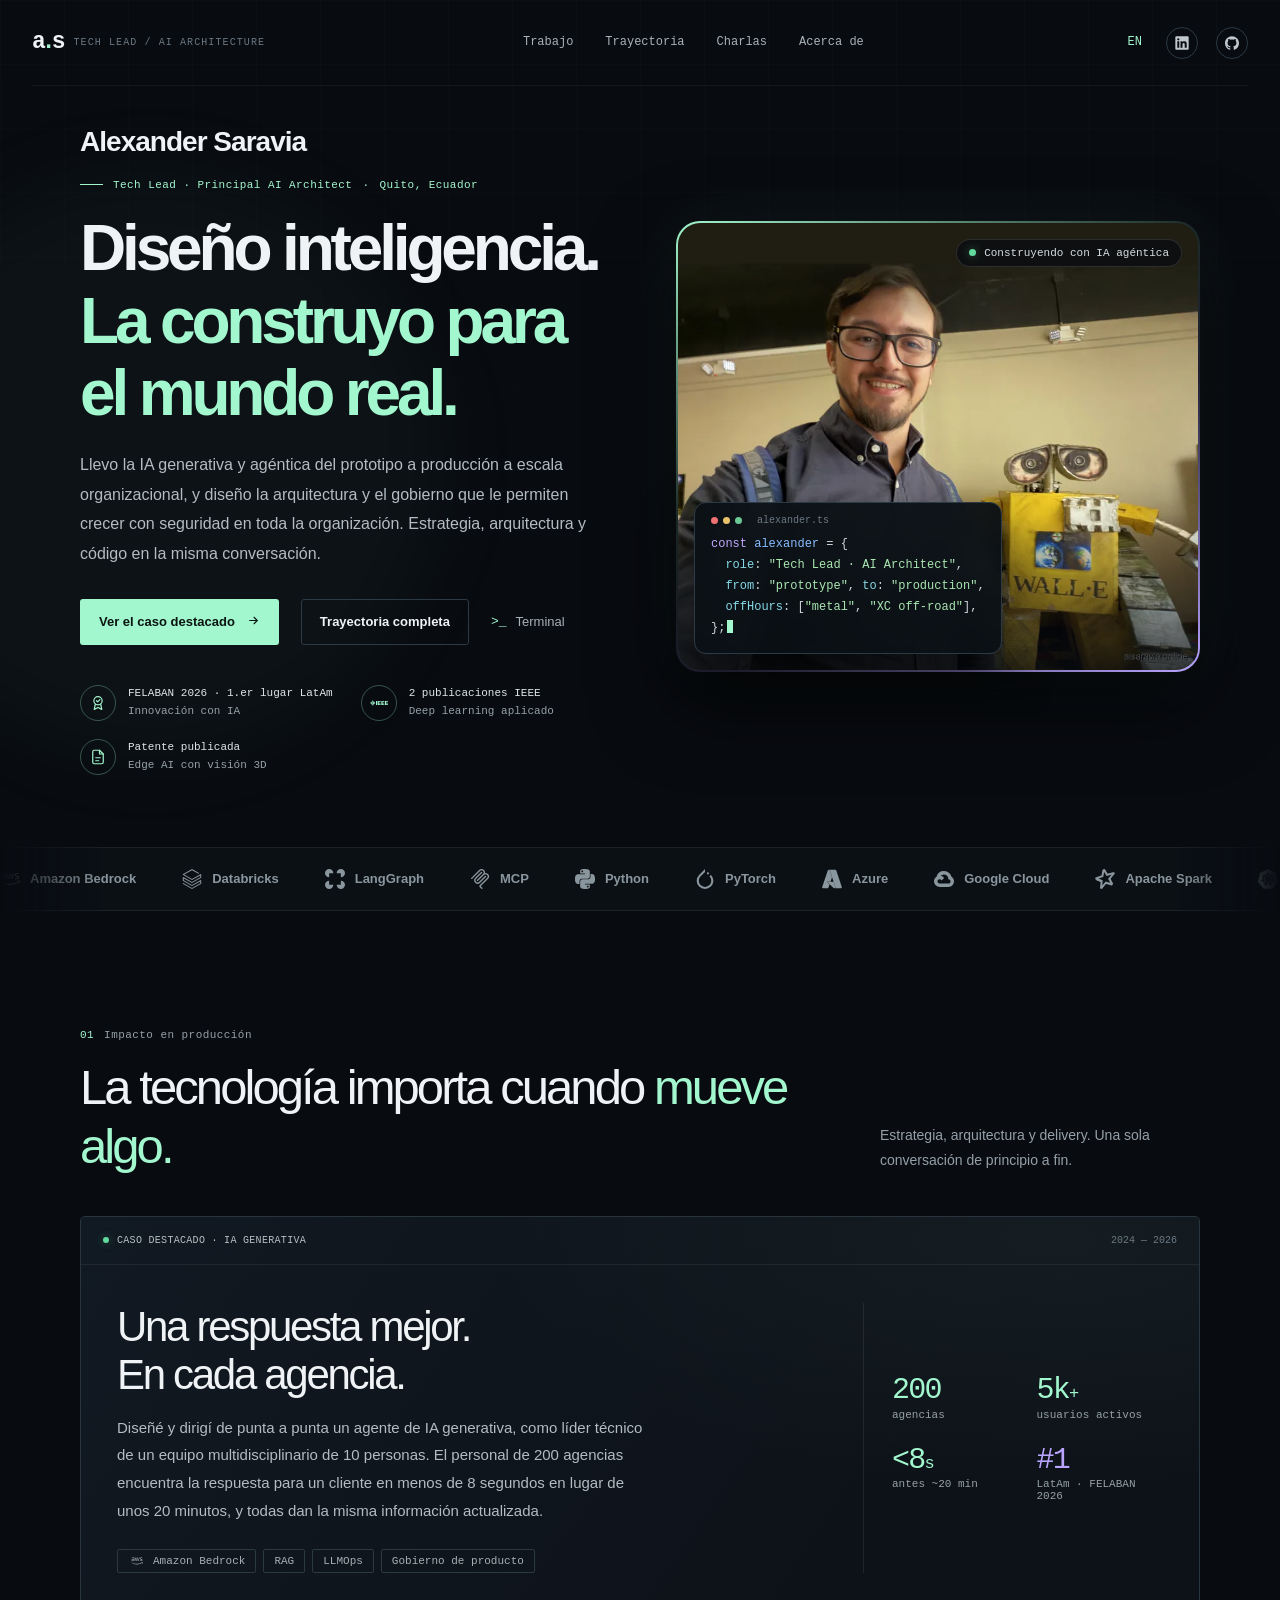
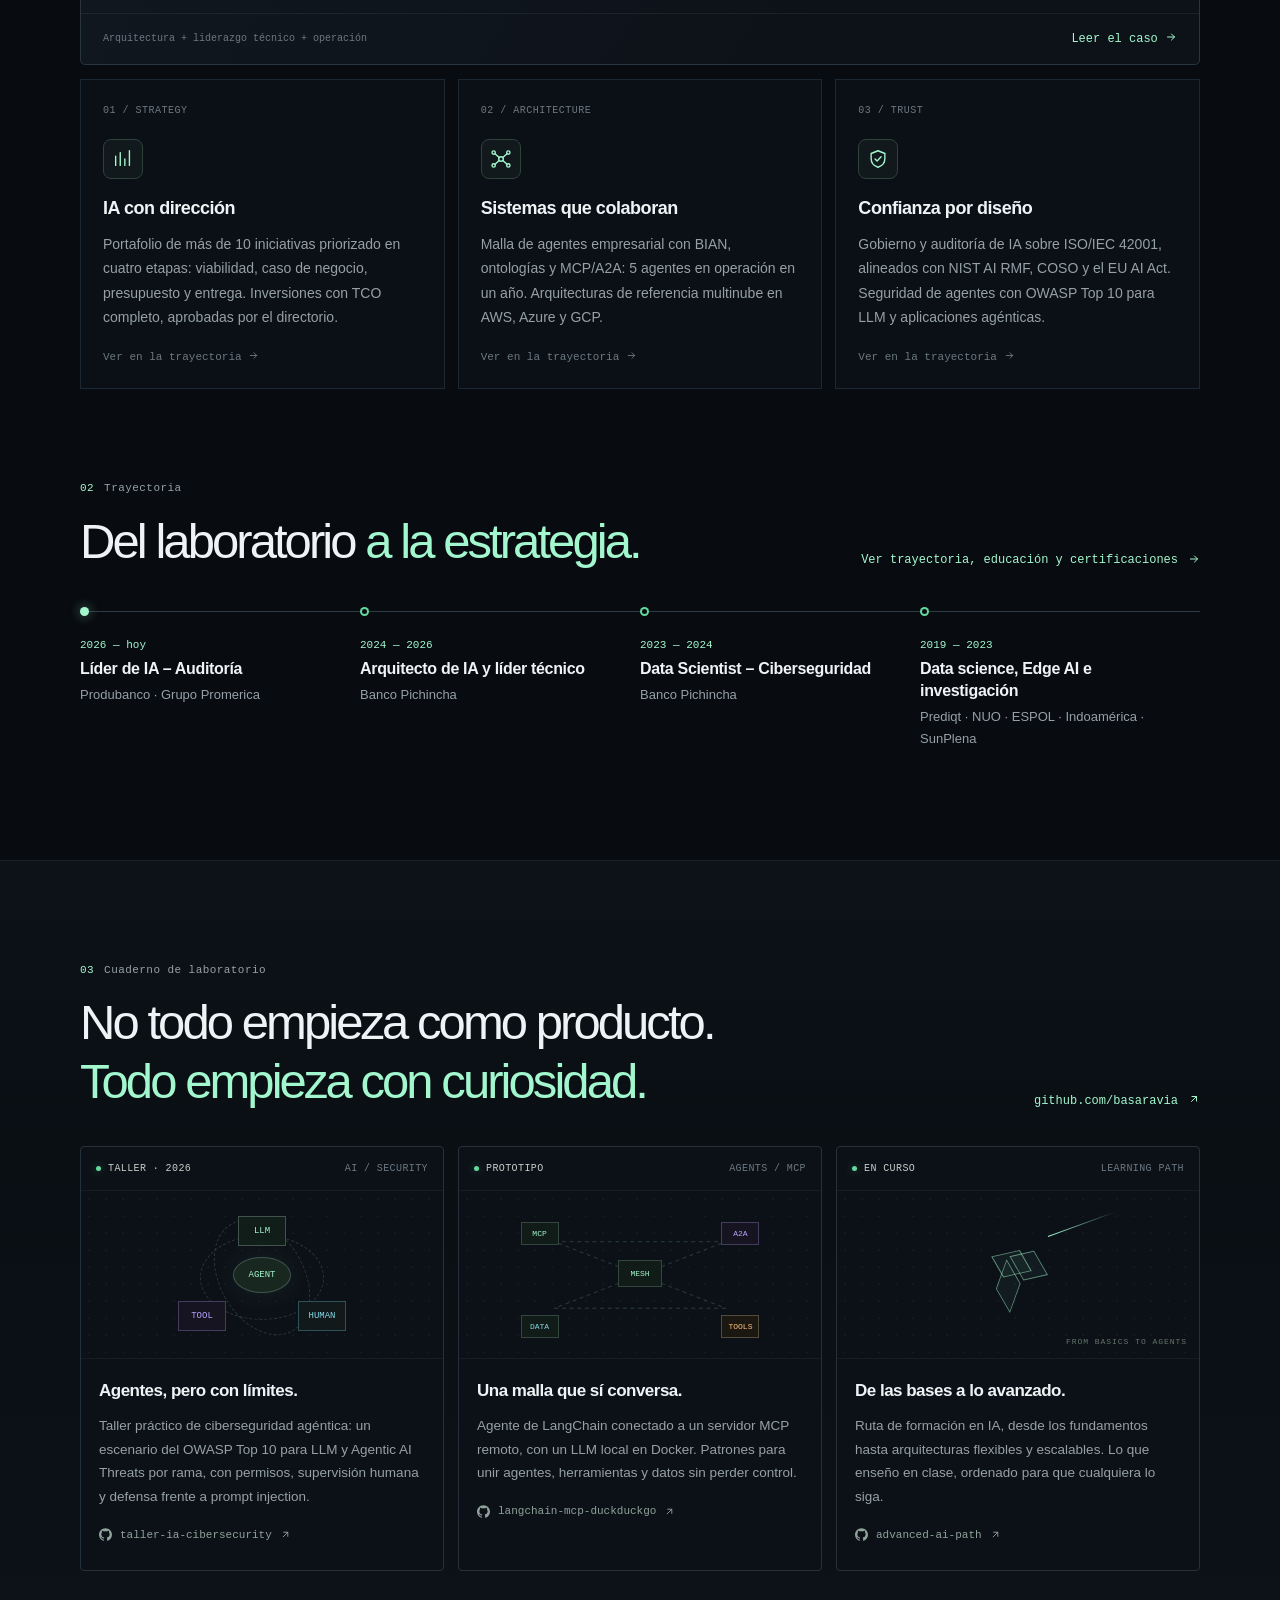
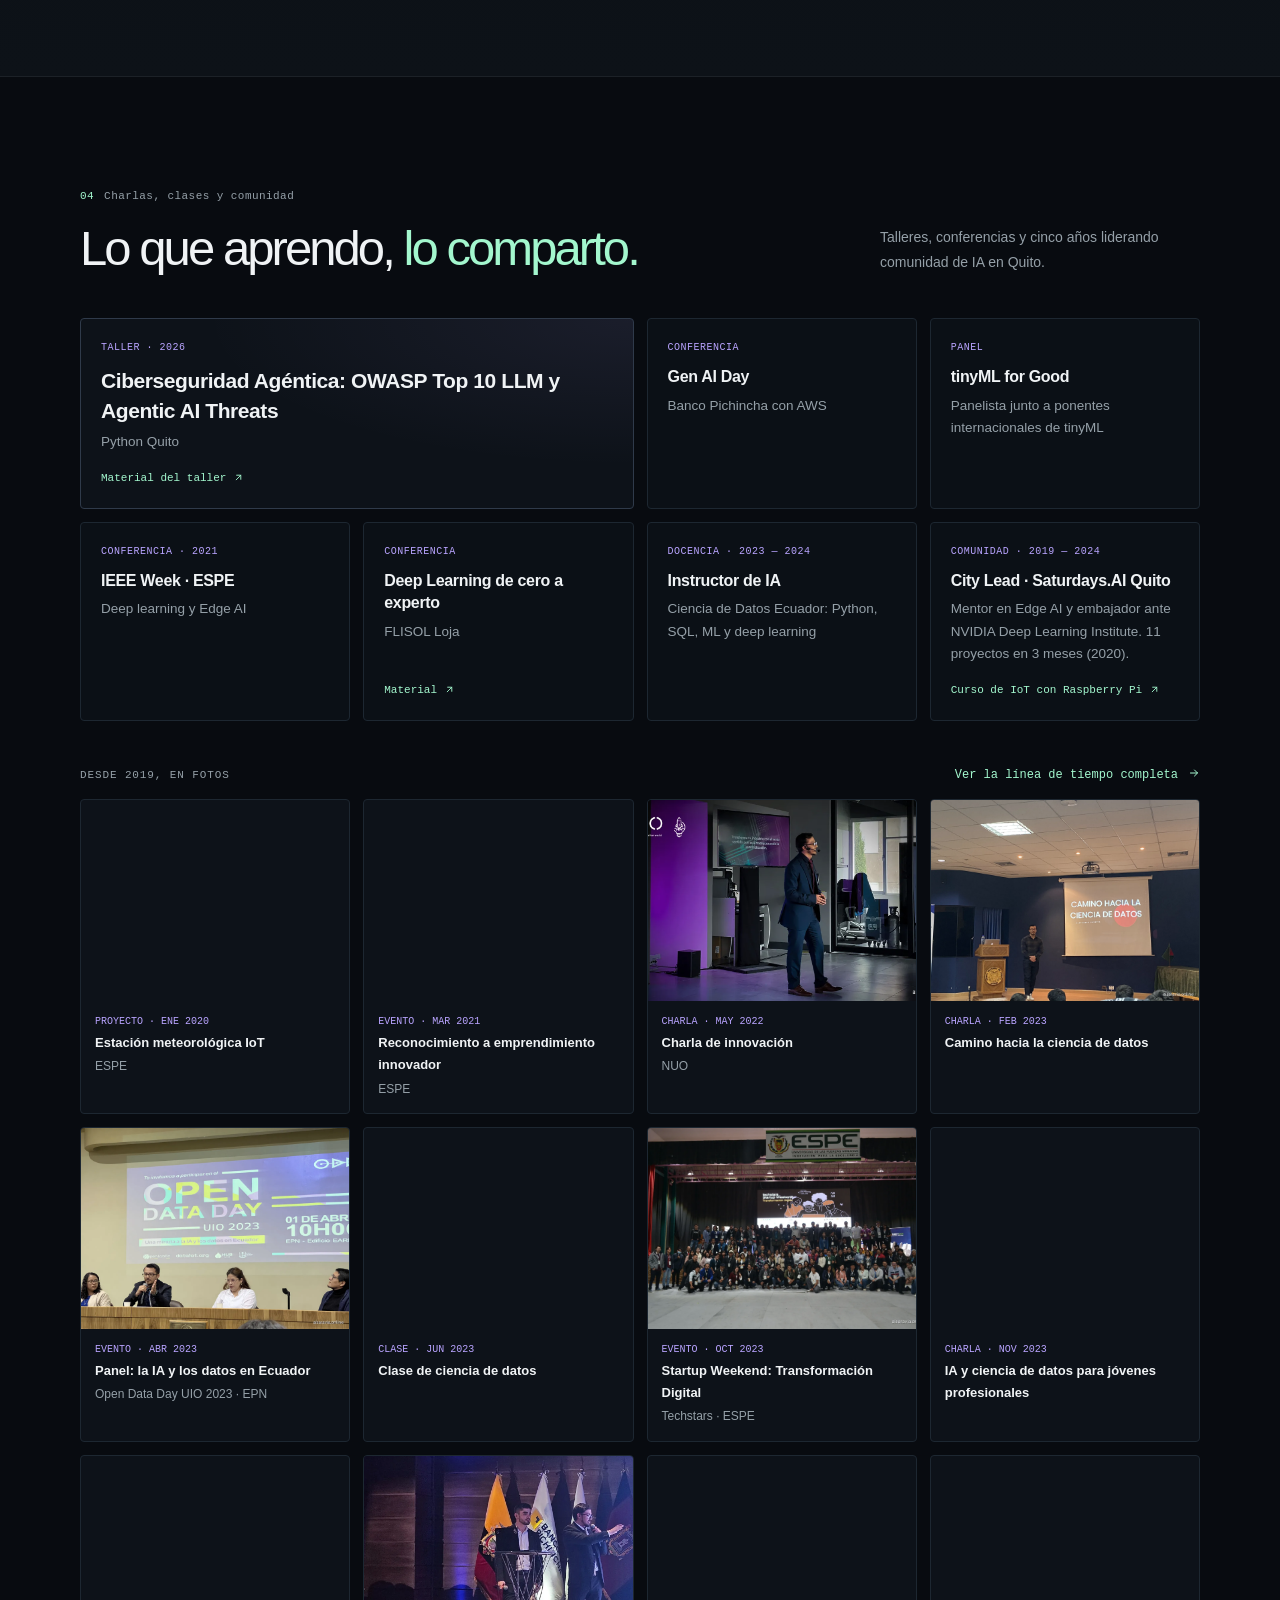
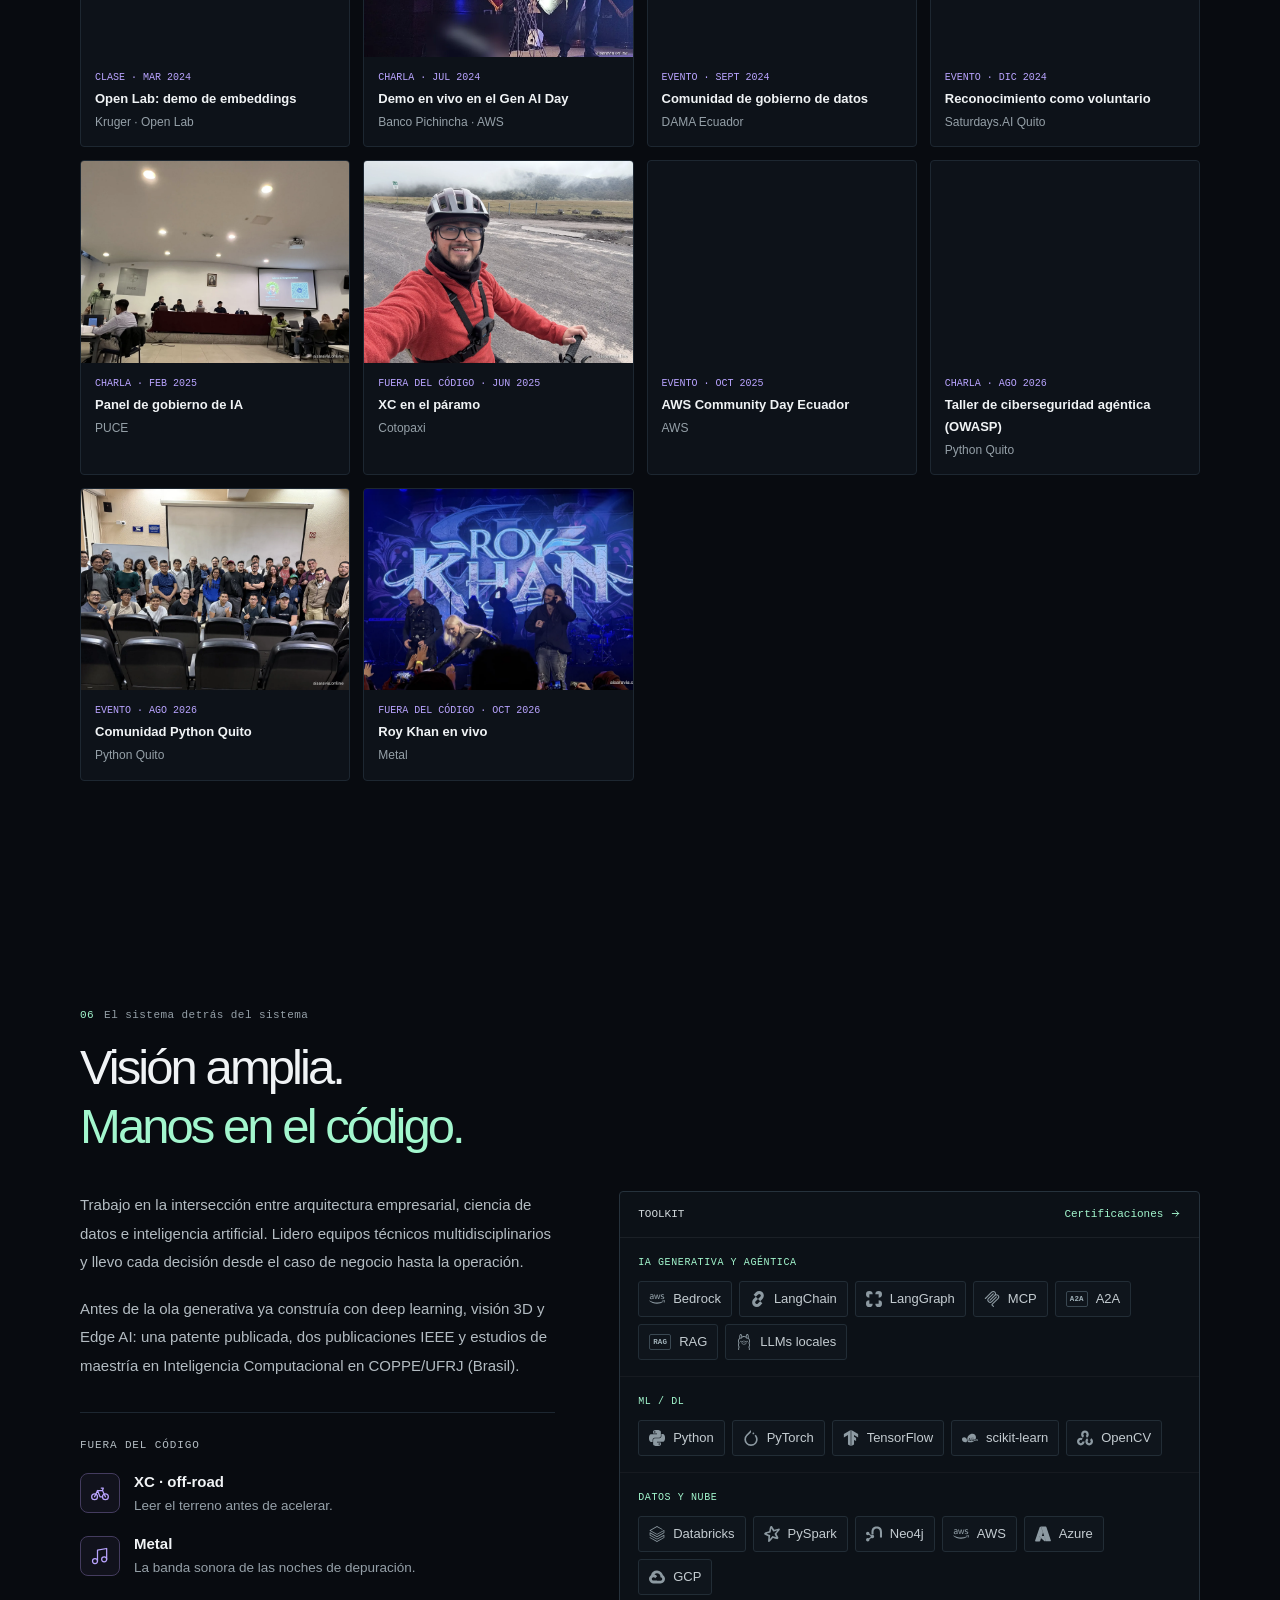
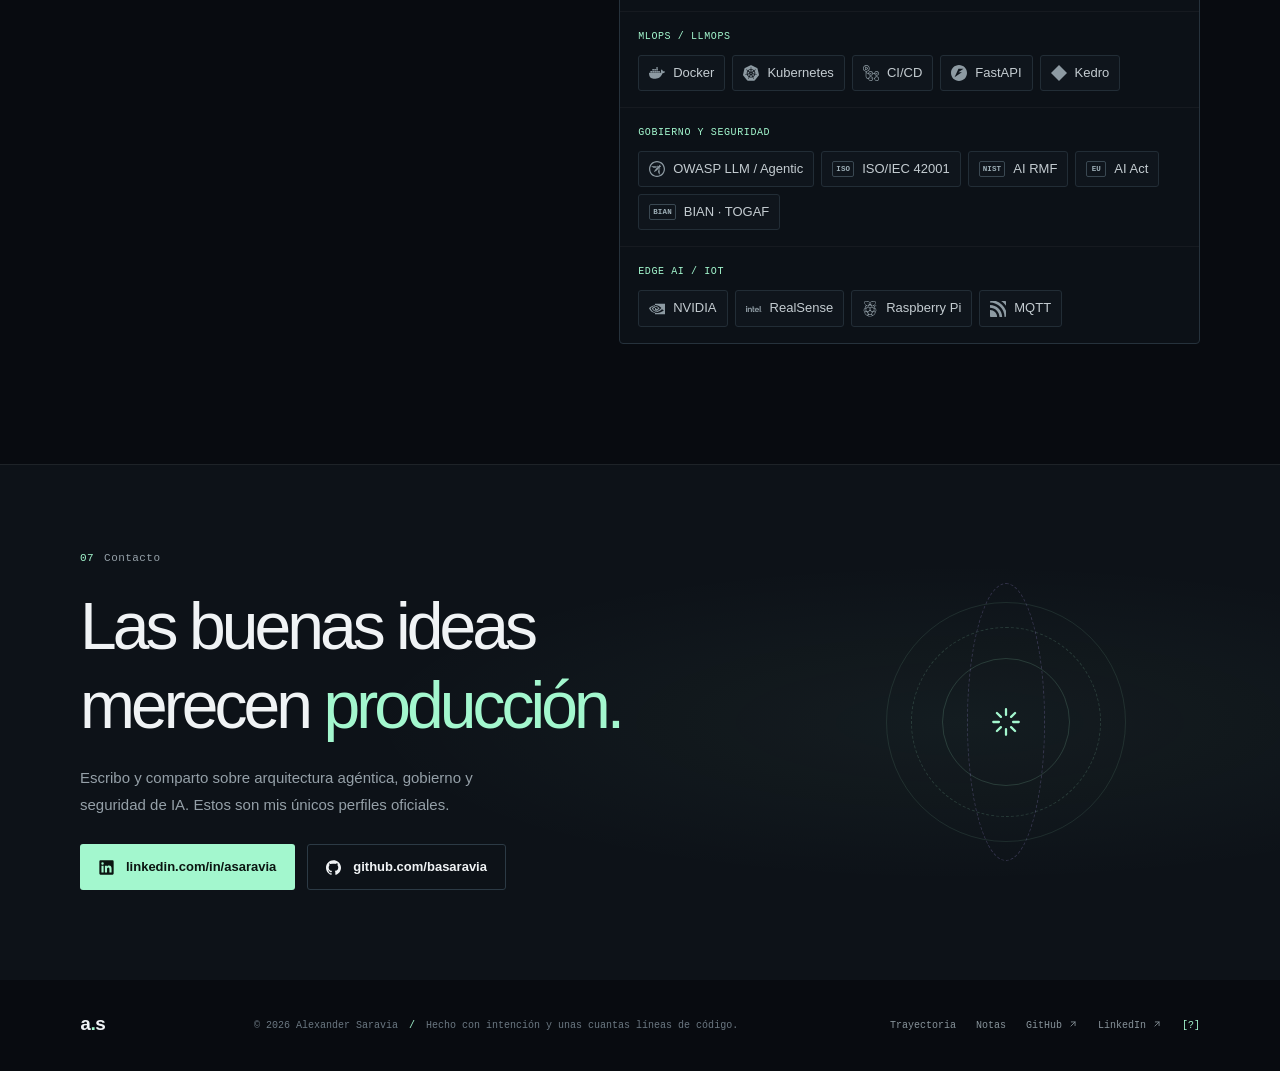
==== index.html @ 885c113d "Fotos personales en la línea de tiempo y «escala organizacional» - 8 fotos personales revisadas por " ====
<!doctype html>
<html lang="es" data-root="">
  <head>
    <meta charset="utf-8">
    <meta name="viewport" content="width=device-width, initial-scale=1">
    <meta http-equiv="Content-Security-Policy" content="default-src 'self'; script-src 'self'; style-src 'self' 'unsafe-inline' https://fonts.googleapis.com; font-src https://fonts.gstatic.com; img-src 'self' data:; connect-src 'self'; object-src 'none'; base-uri 'self'; form-action 'none'">
    <meta name="robots" content="noimageai">
    <meta name="referrer" content="strict-origin-when-cross-origin">
    <meta name="theme-color" content="#080b10">
    <meta name="description" content="Alexander Saravia — Tech Lead y Principal AI Architect. Llevo la IA generativa y agéntica del prototipo a producción, con arquitectura, gobierno y seguridad por diseño.">
    <meta property="og:title" content="Alexander Saravia — Tech Lead & Principal AI Architect">
    <meta property="og:description" content="IA generativa y agéntica en producción a escala organizacional. Arquitectura, gobierno y seguridad de IA. FELABAN 2026, 1.er lugar LatAm.">
    <meta property="og:type" content="website">
    <meta property="og:url" content="https://aisaravia.online/">
    <meta property="og:image" content="https://aisaravia.online/assets/og.png">
    <meta property="og:image:width" content="1200">
    <meta property="og:image:height" content="630">
    <meta name="twitter:card" content="summary_large_image">
    <script type="application/ld+json">
      {
        "@context": "https://schema.org",
        "@type": "Person",
        "name": "Alexander Saravia",
        "url": "https://aisaravia.online/",
        "jobTitle": "Principal AI Architect",
        "image": "https://aisaravia.online/assets/img/retrato/alexander-saravia.webp",
        "award": "FELABAN Digital Innovation Award 2026 — Innovation with AI, 1st place in Latin America",
        "sameAs": [
          "https://github.com/basaravia",
          "https://www.linkedin.com/in/asaravia/"
        ],
        "knowsAbout": [
          "Artificial Intelligence",
          "Generative AI",
          "Agentic AI",
          "Enterprise Architecture",
          "AI Governance",
          "AI Security",
          "Edge AI"
        ]
      }
    </script>
    <title data-es="Alexander Saravia — Tech Lead y Arquitecto de IA" data-en="Alexander Saravia — Tech Lead & AI Architect">Alexander Saravia — Tech Lead y Arquitecto de IA</title>
    <link rel="canonical" href="https://aisaravia.online/">
    <link rel="me" href="https://www.linkedin.com/in/asaravia/">
    <link rel="me" href="https://github.com/basaravia">
    <link rel="icon" href="favicon.svg" type="image/svg+xml">
    <link rel="stylesheet" href="styles.css">
    <script src="data/contenido.js" defer></script>
    <script src="app.js" defer></script>
  </head>
  <body>
    <a class="skip-link" href="#main" data-es="Saltar al contenido" data-en="Skip to content">Saltar al contenido</a>
    <div class="site-shell">
      <header class="topbar">
        <a class="wordmark" href="#top" aria-label="Alexander Saravia, inicio">
          <span class="wordmark-mark">a<span>.</span>s</span>
          <span class="wordmark-label">TECH LEAD / AI ARCHITECTURE</span>
        </a>
        <nav class="main-nav" aria-label="Navegación principal">
          <a href="#work" data-es="Trabajo" data-en="Work">Trabajo</a>
          <a href="trayectoria.html" data-es="Trayectoria" data-en="Track record">Trayectoria</a>
          <a href="#speaking" data-es="Charlas" data-en="Speaking">Charlas</a>
          <a href="#about" data-es="Acerca de" data-en="About">Acerca de</a>
        </nav>
        <div class="top-actions">
          <button class="language-toggle" type="button" aria-label="Switch language">EN</button>
          <a class="icon-link" href="https://www.linkedin.com/in/asaravia/" target="_blank" rel="noopener noreferrer me" aria-label="LinkedIn"><svg aria-hidden="true"><use href="assets/icons.svg#linkedin"/></svg></a>
          <a class="icon-link" href="https://github.com/basaravia" target="_blank" rel="noopener noreferrer me" aria-label="GitHub"><svg aria-hidden="true"><use href="assets/icons.svg#github"/></svg></a>
        </div>
      </header>

      <main id="main">
        <section class="hero section-wrap" id="top">
          <div class="hero-copy">
            <p class="hero-name">Alexander Saravia</p>
            <p class="eyebrow hero-role"><span class="eyebrow-line"></span>Tech Lead · Principal AI Architect<span class="role-sep"> · </span><span class="role-loc">Quito, Ecuador</span></p>
            <h1><span data-es="Diseño inteligencia." data-en="I design intelligence.">Diseño inteligencia.</span><br><span class="headline-accent" data-es="La construyo para el mundo real." data-en="I build it for the real world.">La construyo para el mundo real.</span></h1>
            <p class="hero-intro" data-es="Llevo la IA generativa y agéntica del prototipo a producción a escala organizacional, y diseño la arquitectura y el gobierno que le permiten crecer con seguridad en toda la organización. Estrategia, arquitectura y código en la misma conversación." data-en="I take generative and agentic AI from prototype to production at enterprise scale, and design the architecture and governance that let it grow safely across a business. Strategy, architecture, and code in the same conversation.">Llevo la IA generativa y agéntica del prototipo a producción a escala organizacional, y diseño la arquitectura y el gobierno que le permiten crecer con seguridad en toda la organización. Estrategia, arquitectura y código en la misma conversación.</p>
            <div class="hero-actions">
              <a class="button button-primary" href="caso-agente.html"><span data-es="Ver el caso destacado" data-en="See the featured case">Ver el caso destacado</span><span aria-hidden="true"><i class='ico ico-arrow' aria-hidden='true'></i></span></a>
              <a class="button button-ghost" href="trayectoria.html"><span data-es="Trayectoria completa" data-en="Full track record">Trayectoria completa</span></a>
              <button class="text-button" id="open-terminal" type="button"><span class="prompt-symbol" aria-hidden="true">&gt;_</span><span data-es="Terminal" data-en="Terminal">Terminal</span></button>
            </div>
            <ul class="hero-proof" aria-label="Credenciales">
              <li><span class="proof-award" aria-hidden="true"><svg class='' aria-hidden='true'><use href='assets/icons.svg#i-award'/></svg></span><p><strong data-es="FELABAN 2026 · 1.er lugar LatAm" data-en="FELABAN 2026 · 1st in LatAm">FELABAN 2026 · 1.er lugar LatAm</strong><br><span data-es="Innovación con IA" data-en="Innovation with AI">Innovación con IA</span></p></li>
              <li><span class="proof-award" aria-hidden="true"><svg><use href="assets/icons.svg#ieee"/></svg></span><p><strong data-es="2 publicaciones IEEE" data-en="2 IEEE papers">2 publicaciones IEEE</strong><br><span data-es="Deep learning aplicado" data-en="Applied deep learning">Deep learning aplicado</span></p></li>
              <li><span class="proof-award" aria-hidden="true"><svg class='' aria-hidden='true'><use href='assets/icons.svg#i-patent'/></svg></span><p><strong data-es="Patente publicada" data-en="Published patent">Patente publicada</strong><br><span data-es="Edge AI con visión 3D" data-en="Edge AI with 3D vision">Edge AI con visión 3D</span></p></li>
            </ul>
          </div>

          <figure class="hero-visual">
            <span class="hero-portrait protected-media"><img src="assets/img/retrato/alexander-saravia.webp?v=walle2" alt="Alexander Saravia junto a una réplica de WALL·E" width="800" height="688" fetchpriority="high" draggable="false"></span>
            <div class="code-chip" aria-hidden="true">
              <div class="window-dots"><i></i><i></i><i></i><span>alexander.ts</span></div>
              <pre><code><span class="code-purple">const</span> <span class="code-blue">alexander</span> = {
  <span class="code-cyan">role</span>: <span class="code-green">"Tech Lead · AI Architect"</span>,
  <span class="code-cyan">from</span>: <span class="code-green">"prototype"</span>, <span class="code-cyan">to</span>: <span class="code-green">"production"</span>,
  <span class="code-cyan">offHours</span>: [<span class="code-green">"metal"</span>, <span class="code-green">"XC off-road"</span>],
};<span class="cursor"></span></code></pre>
            </div>
            <figcaption class="status-pill"><span class="status-dot" aria-hidden="true"></span><span data-es="Construyendo con IA agéntica" data-en="Building with agentic AI">Construyendo con IA agéntica</span></figcaption>
          </figure>
        </section>

        <section class="logo-strip" aria-label="Tecnologías con las que trabajo">
          <div class="logo-track">
            <span><svg aria-hidden="true"><use href="assets/icons.svg#aws"/></svg>Amazon Bedrock</span>
            <span><svg aria-hidden="true"><use href="assets/icons.svg#databricks"/></svg>Databricks</span>
            <span><svg aria-hidden="true"><use href="assets/icons.svg#langgraph"/></svg>LangGraph</span>
            <span><svg aria-hidden="true"><use href="assets/icons.svg#modelcontextprotocol"/></svg>MCP</span>
            <span><svg aria-hidden="true"><use href="assets/icons.svg#python"/></svg>Python</span>
            <span><svg aria-hidden="true"><use href="assets/icons.svg#pytorch"/></svg>PyTorch</span>
            <span><svg aria-hidden="true"><use href="assets/icons.svg#azure"/></svg>Azure</span>
            <span><svg aria-hidden="true"><use href="assets/icons.svg#googlecloud"/></svg>Google Cloud</span>
            <span><svg aria-hidden="true"><use href="assets/icons.svg#apachespark"/></svg>Apache Spark</span>
            <span><svg aria-hidden="true"><use href="assets/icons.svg#kubernetes"/></svg>Kubernetes</span>
            <span><svg aria-hidden="true"><use href="assets/icons.svg#owasp"/></svg>OWASP</span>
            <span><svg aria-hidden="true"><use href="assets/icons.svg#nvidia"/></svg>NVIDIA</span>
            <span aria-hidden="true"><svg><use href="assets/icons.svg#aws"/></svg>Amazon Bedrock</span>
            <span aria-hidden="true"><svg><use href="assets/icons.svg#databricks"/></svg>Databricks</span>
            <span aria-hidden="true"><svg><use href="assets/icons.svg#langgraph"/></svg>LangGraph</span>
            <span aria-hidden="true"><svg><use href="assets/icons.svg#modelcontextprotocol"/></svg>MCP</span>
            <span aria-hidden="true"><svg><use href="assets/icons.svg#python"/></svg>Python</span>
            <span aria-hidden="true"><svg><use href="assets/icons.svg#pytorch"/></svg>PyTorch</span>
            <span aria-hidden="true"><svg><use href="assets/icons.svg#azure"/></svg>Azure</span>
            <span aria-hidden="true"><svg><use href="assets/icons.svg#googlecloud"/></svg>Google Cloud</span>
            <span aria-hidden="true"><svg><use href="assets/icons.svg#apachespark"/></svg>Apache Spark</span>
            <span aria-hidden="true"><svg><use href="assets/icons.svg#kubernetes"/></svg>Kubernetes</span>
            <span aria-hidden="true"><svg><use href="assets/icons.svg#owasp"/></svg>OWASP</span>
            <span aria-hidden="true"><svg><use href="assets/icons.svg#nvidia"/></svg>NVIDIA</span>
          </div>
        </section>

        <section class="section-wrap work-section" id="work">
          <div class="section-heading">
            <div><p class="eyebrow"><span class="section-number">01</span><span data-es="Impacto en producción" data-en="Impact in production">Impacto en producción</span></p><h2 data-es="La tecnología importa cuando <em>mueve algo.</em>" data-en="Technology matters when <em>it moves something.</em>">La tecnología importa cuando <em>mueve algo.</em></h2></div>
            <p class="section-note" data-es="Estrategia, arquitectura y delivery. Una sola conversación de principio a fin." data-en="Strategy, architecture, and delivery. One continuous conversation from start to finish.">Estrategia, arquitectura y delivery. Una sola conversación de principio a fin.</p>
          </div>
          <a class="feature-card" href="caso-agente.html">
            <div class="feature-topline"><span class="feature-tag"><span class="status-dot" aria-hidden="true"></span><span data-es="CASO DESTACADO · IA GENERATIVA" data-en="FEATURED CASE · GENERATIVE AI">CASO DESTACADO · IA GENERATIVA</span></span><span class="feature-year">2024 — 2026</span></div>
            <div class="feature-content">
              <div class="feature-main">
                <h3 class="case-title" data-es="Una respuesta mejor.<br>En cada agencia." data-en="A better answer.<br>In every branch.">Una respuesta mejor.<br>En cada agencia.</h3>
                <p data-es="Diseñé y dirigí de punta a punta un agente de IA generativa, como líder técnico de un equipo multidisciplinario de 10 personas. El personal de 200 agencias encuentra la respuesta para un cliente en menos de 8 segundos en lugar de unos 20 minutos, y todas dan la misma información actualizada." data-en="I designed and directed end to end a generative AI agent, as technical lead of a 10-person cross-functional team. Staff across 200 branches find the answer to a customer's question in under 8 seconds instead of about 20 minutes, and every branch gives the same, up-to-date information.">Diseñé y dirigí de punta a punta un agente de IA generativa, como líder técnico de un equipo multidisciplinario de 10 personas. El personal de 200 agencias encuentra la respuesta para un cliente en menos de 8 segundos en lugar de unos 20 minutos, y todas dan la misma información actualizada.</p>
                <div class="feature-tags"><span><svg aria-hidden="true"><use href="assets/icons.svg#aws"/></svg>Amazon Bedrock</span><span>RAG</span><span>LLMOps</span><span data-es="Gobierno de producto" data-en="Product governance">Gobierno de producto</span></div>
              </div>
              <div class="feature-stats" aria-label="Resultados del proyecto">
                <div class="stat"><strong>200</strong><span data-es="agencias" data-en="branches">agencias</span></div>
                <div class="stat"><strong>5k<span>+</span></strong><span data-es="usuarios activos" data-en="active users">usuarios activos</span></div>
                <div class="stat"><strong>&lt;8<span>s</span></strong><span data-es="antes ~20 min" data-en="was ~20 min">antes ~20 min</span></div>
                <div class="stat award-stat"><strong>#1</strong><span data-es="LatAm · FELABAN 2026" data-en="LatAm · FELABAN 2026">LatAm · FELABAN 2026</span></div>
              </div>
            </div>
            <div class="feature-bottom"><span data-es="Arquitectura + liderazgo técnico + operación" data-en="Architecture + technical leadership + operations">Arquitectura + liderazgo técnico + operación</span><span class="feature-link"><span data-es="Leer el caso" data-en="Read the case">Leer el caso</span> <i class='ico ico-arrow' aria-hidden='true'></i></span></div>
          </a>
          <div class="work-grid">
            <a class="work-card" href="trayectoria.html#banco-pichincha">
              <span class="card-index">01 / STRATEGY</span>
              <div class="work-icon" aria-hidden="true"><svg viewBox="0 0 24 24"><path d="M4 19V9m5 10V5m5 14v-7m5 7V3"/></svg></div>
              <h3 data-es="IA con dirección" data-en="AI with direction">IA con dirección</h3>
              <p data-es="Portafolio de más de 10 iniciativas priorizado en cuatro etapas: viabilidad, caso de negocio, presupuesto y entrega. Inversiones con TCO completo, aprobadas por el directorio." data-en="A portfolio of 10+ initiatives prioritized through a four-stage gate: feasibility, business case, budget, and delivery. Investments with full TCO, approved by the board.">Portafolio de más de 10 iniciativas priorizado en cuatro etapas: viabilidad, caso de negocio, presupuesto y entrega. Inversiones con TCO completo, aprobadas por el directorio.</p>
              <span class="card-more" data-es="Ver en la trayectoria <i class='ico ico-arrow' aria-hidden='true'></i>" data-en="See in track record <i class='ico ico-arrow' aria-hidden='true'></i>">Ver en la trayectoria <i class='ico ico-arrow' aria-hidden='true'></i></span>
            </a>
            <a class="work-card" href="trayectoria.html#banco-pichincha">
              <span class="card-index">02 / ARCHITECTURE</span>
              <div class="work-icon" aria-hidden="true"><svg viewBox="0 0 24 24"><circle cx="12" cy="12" r="2.5"/><circle cx="4" cy="5" r="1.8"/><circle cx="20" cy="5" r="1.8"/><circle cx="4" cy="19" r="1.8"/><circle cx="20" cy="19" r="1.8"/><path d="M5.5 6.2 10 10.4m8.5-4.2L14 10.4m-8.5 7.4L10 13.6m8.5 4.2L14 13.6"/></svg></div>
              <h3 data-es="Sistemas que colaboran" data-en="Systems that collaborate">Sistemas que colaboran</h3>
              <p data-es="Malla de agentes empresarial con BIAN, ontologías y MCP/A2A: 5 agentes en operación en un año. Arquitecturas de referencia multinube en AWS, Azure y GCP." data-en="An enterprise agent mesh built on BIAN, ontologies, and MCP/A2A: 5 agents in operation within one year. Multi-cloud reference architectures on AWS, Azure, and GCP.">Malla de agentes empresarial con BIAN, ontologías y MCP/A2A: 5 agentes en operación en un año. Arquitecturas de referencia multinube en AWS, Azure y GCP.</p>
              <span class="card-more" data-es="Ver en la trayectoria <i class='ico ico-arrow' aria-hidden='true'></i>" data-en="See in track record <i class='ico ico-arrow' aria-hidden='true'></i>">Ver en la trayectoria <i class='ico ico-arrow' aria-hidden='true'></i></span>
            </a>
            <a class="work-card" href="trayectoria.html#produbanco">
              <span class="card-index">03 / TRUST</span>
              <div class="work-icon" aria-hidden="true"><svg viewBox="0 0 24 24"><path d="M12 3 4.5 6v5.5c0 4.6 3.1 8.2 7.5 9.5 4.4-1.3 7.5-4.9 7.5-9.5V6L12 3Z"/><path d="m8.8 12 2.2 2.2 4.4-4.6"/></svg></div>
              <h3 data-es="Confianza por diseño" data-en="Trust by design">Confianza por diseño</h3>
              <p data-es="Gobierno y auditoría de IA sobre ISO/IEC 42001, alineados con NIST AI RMF, COSO y el EU AI Act. Seguridad de agentes con OWASP Top 10 para LLM y aplicaciones agénticas." data-en="AI governance and audit on ISO/IEC 42001, aligned with NIST AI RMF, COSO, and the EU AI Act. Agent security based on the OWASP Top 10 for LLM and agentic applications.">Gobierno y auditoría de IA sobre ISO/IEC 42001, alineados con NIST AI RMF, COSO y el EU AI Act. Seguridad de agentes con OWASP Top 10 para LLM y aplicaciones agénticas.</p>
              <span class="card-more" data-es="Ver en la trayectoria <i class='ico ico-arrow' aria-hidden='true'></i>" data-en="See in track record <i class='ico ico-arrow' aria-hidden='true'></i>">Ver en la trayectoria <i class='ico ico-arrow' aria-hidden='true'></i></span>
            </a>
          </div>
        </section>

        <section class="section-wrap path-section" aria-labelledby="path-title">
          <div class="section-heading">
            <div><p class="eyebrow"><span class="section-number">02</span><span data-es="Trayectoria" data-en="Track record">Trayectoria</span></p><h2 id="path-title" data-es="Del laboratorio <em>a la estrategia.</em>" data-en="From the lab <em>to strategy.</em>">Del laboratorio <em>a la estrategia.</em></h2></div>
            <a class="inline-link" href="trayectoria.html"><span data-es="Ver trayectoria, educación y certificaciones" data-en="See experience, education, and certifications">Ver trayectoria, educación y certificaciones</span> <span aria-hidden="true"><i class='ico ico-arrow' aria-hidden='true'></i></span></a>
          </div>
          <ol class="path-list">
            <li><a href="trayectoria.html#produbanco"><span class="path-years" data-es="2026 — hoy" data-en="2026 — now">2026 — hoy</span><strong data-es="Líder de IA – Auditoría" data-en="AI Audit Lead">Líder de IA – Auditoría</strong><span>Produbanco · Grupo Promerica</span></a></li>
            <li><a href="trayectoria.html#banco-pichincha"><span class="path-years">2024 — 2026</span><strong data-es="Arquitecto de IA y líder técnico" data-en="AI Architect & technical lead">Arquitecto de IA y líder técnico</strong><span>Banco Pichincha</span></a></li>
            <li><a href="trayectoria.html#banco-pichincha-ds"><span class="path-years">2023 — 2024</span><strong data-es="Data Scientist – Ciberseguridad" data-en="Data Scientist – Cybersecurity">Data Scientist – Ciberseguridad</strong><span>Banco Pichincha</span></a></li>
            <li><a href="trayectoria.html#anteriores"><span class="path-years">2019 — 2023</span><strong data-es="Data science, Edge AI e investigación" data-en="Data science, Edge AI, and research">Data science, Edge AI e investigación</strong><span>Prediqt · NUO · ESPOL · Indoamérica · SunPlena</span></a></li>
          </ol>
        </section>

        <section class="lab-section" id="lab">
          <div class="section-wrap">
            <div class="section-heading">
              <div><p class="eyebrow"><span class="section-number">03</span><span data-es="Cuaderno de laboratorio" data-en="The lab notebook">Cuaderno de laboratorio</span></p><h2 data-es="No todo empieza como producto.<br><em>Todo empieza con curiosidad.</em>" data-en="Not everything starts as a product.<br><em>Everything starts with curiosity.</em>">No todo empieza como producto.<br><em>Todo empieza con curiosidad.</em></h2></div>
              <a class="inline-link" href="https://github.com/basaravia" target="_blank" rel="noopener noreferrer">github.com/basaravia <span aria-hidden="true"><i class='ico ico-external' aria-hidden='true'></i></span></a>
            </div>
            <div class="lab-grid">
              <a class="lab-card lab-feature" href="https://github.com/basaravia/taller-ia-cibersecurity" target="_blank" rel="noopener noreferrer">
                <div class="lab-card-head"><span class="lab-status"><span class="status-dot" aria-hidden="true"></span><span data-es="TALLER · 2026" data-en="WORKSHOP · 2026">TALLER · 2026</span></span><span>AI / SECURITY</span></div>
                <div class="lab-visual visual-agent" aria-hidden="true"><div class="node node-a">LLM</div><div class="node node-b">TOOL</div><div class="node node-c">HUMAN</div><div class="node-center">AGENT</div><span class="orbit orbit-one"></span><span class="orbit orbit-two"></span></div>
                <div class="lab-copy"><h3 data-es="Agentes, pero con límites." data-en="Agents, with boundaries.">Agentes, pero con límites.</h3><p data-es="Taller práctico de ciberseguridad agéntica: un escenario del OWASP Top 10 para LLM y Agentic AI Threats por rama, con permisos, supervisión humana y defensa frente a prompt injection." data-en="A hands-on agentic security workshop: one OWASP Top 10 for LLM and Agentic AI Threats scenario per branch, covering permissions, human oversight, and prompt injection defenses.">Taller práctico de ciberseguridad agéntica: un escenario del OWASP Top 10 para LLM y Agentic AI Threats por rama, con permisos, supervisión humana y defensa frente a prompt injection.</p><span class="lab-meta"><svg aria-hidden="true"><use href="assets/icons.svg#github"/></svg>taller-ia-cibersecurity <i class='ico ico-external' aria-hidden='true'></i></span></div>
              </a>
              <a class="lab-card" href="https://github.com/basaravia/langchain-mcp-duckduckgo" target="_blank" rel="noopener noreferrer">
                <div class="lab-card-head"><span class="lab-status"><span class="status-dot" aria-hidden="true"></span><span data-es="PROTOTIPO" data-en="PROTOTYPE">PROTOTIPO</span></span><span>AGENTS / MCP</span></div>
                <div class="lab-visual visual-mesh" aria-hidden="true"><span class="mesh-center">MESH</span><span class="mesh-node m1">MCP</span><span class="mesh-node m2">A2A</span><span class="mesh-node m3">DATA</span><span class="mesh-node m4">TOOLS</span><svg viewBox="0 0 320 120"><path d="M160 60 70 25M160 60 250 25M160 60 70 95M160 60 250 95M70 25 250 25M70 95 250 95"/></svg></div>
                <div class="lab-copy"><h3 data-es="Una malla que sí conversa." data-en="A mesh that actually talks.">Una malla que sí conversa.</h3><p data-es="Agente de LangChain conectado a un servidor MCP remoto, con un LLM local en Docker. Patrones para unir agentes, herramientas y datos sin perder control." data-en="A LangChain agent wired to a remote MCP server, with a local LLM on Docker. Patterns for joining agents, tools, and data without losing control.">Agente de LangChain conectado a un servidor MCP remoto, con un LLM local en Docker. Patrones para unir agentes, herramientas y datos sin perder control.</p><span class="lab-meta"><svg aria-hidden="true"><use href="assets/icons.svg#github"/></svg>langchain-mcp-duckduckgo <i class='ico ico-external' aria-hidden='true'></i></span></div>
              </a>
              <a class="lab-card" href="https://github.com/basaravia/advanced-ai-path" target="_blank" rel="noopener noreferrer">
                <div class="lab-card-head"><span class="lab-status"><span class="status-dot" aria-hidden="true"></span><span data-es="EN CURSO" data-en="ONGOING">EN CURSO</span></span><span>LEARNING PATH</span></div>
                <div class="lab-visual visual-edge" aria-hidden="true"><div class="edge-cube"><i></i><i></i><i></i></div><span class="edge-label">FROM BASICS TO AGENTS</span><span class="edge-ray"></span></div>
                <div class="lab-copy"><h3 data-es="De las bases a lo avanzado." data-en="From basics to advanced.">De las bases a lo avanzado.</h3><p data-es="Ruta de formación en IA, desde los fundamentos hasta arquitecturas flexibles y escalables. Lo que enseño en clase, ordenado para que cualquiera lo siga." data-en="An AI learning path from fundamentals to flexible, scalable architectures. What I teach in class, organized so anyone can follow it.">Ruta de formación en IA, desde los fundamentos hasta arquitecturas flexibles y escalables. Lo que enseño en clase, ordenado para que cualquiera lo siga.</p><span class="lab-meta"><svg aria-hidden="true"><use href="assets/icons.svg#github"/></svg>advanced-ai-path <i class='ico ico-external' aria-hidden='true'></i></span></div>
              </a>
            </div>
          </div>
        </section>

        <section class="section-wrap speaking-section" id="speaking">
          <div class="section-heading">
            <div><p class="eyebrow"><span class="section-number">04</span><span data-es="Charlas, clases y comunidad" data-en="Talks, classes, and community">Charlas, clases y comunidad</span></p><h2 data-es="Lo que aprendo, <em>lo comparto.</em>" data-en="What I learn, <em>I share.</em>">Lo que aprendo, <em>lo comparto.</em></h2></div>
            <p class="section-note" data-es="Talleres, conferencias y cinco años liderando comunidad de IA en Quito." data-en="Workshops, conferences, and five years leading an AI community in Quito.">Talleres, conferencias y cinco años liderando comunidad de IA en Quito.</p>
          </div>
          <div class="talk-grid">
            <article class="talk-card talk-feature">
              <span class="talk-kind" data-es="Taller · 2026" data-en="Workshop · 2026">Taller · 2026</span>
              <h3 data-es="Ciberseguridad Agéntica: OWASP Top 10 LLM y Agentic AI Threats" data-en="Agentic Cybersecurity: OWASP Top 10 LLM & Agentic AI Threats">Ciberseguridad Agéntica: OWASP Top 10 LLM y Agentic AI Threats</h3>
              <p>Python Quito</p>
              <a class="talk-link" href="https://github.com/basaravia/taller-ia-cibersecurity" target="_blank" rel="noopener noreferrer"><span data-es="Material del taller" data-en="Workshop material">Material del taller</span> <i class='ico ico-external' aria-hidden='true'></i></a>
            </article>
            <article class="talk-card">
              <span class="talk-kind" data-es="Conferencia" data-en="Conference">Conferencia</span>
              <h3>Gen AI Day</h3>
              <p data-es="Banco Pichincha con AWS" data-en="Banco Pichincha with AWS">Banco Pichincha con AWS</p>
            </article>
            <article class="talk-card">
              <span class="talk-kind" data-es="Panel" data-en="Panel">Panel</span>
              <h3>tinyML for Good</h3>
              <p data-es="Panelista junto a ponentes internacionales de tinyML" data-en="Panelist alongside international tinyML speakers">Panelista junto a ponentes internacionales de tinyML</p>
            </article>
            <article class="talk-card">
              <span class="talk-kind" data-es="Conferencia · 2021" data-en="Conference · 2021">Conferencia · 2021</span>
              <h3>IEEE Week · ESPE</h3>
              <p data-es="Deep learning y Edge AI" data-en="Deep learning and Edge AI">Deep learning y Edge AI</p>
            </article>
            <article class="talk-card">
              <span class="talk-kind" data-es="Conferencia" data-en="Conference">Conferencia</span>
              <h3 data-es="Deep Learning de cero a experto" data-en="Deep Learning from zero to expert">Deep Learning de cero a experto</h3>
              <p>FLISOL Loja</p>
              <a class="talk-link" href="https://github.com/basaravia/DeepLearning_ZtoD" target="_blank" rel="noopener noreferrer"><span data-es="Material" data-en="Material">Material</span> <i class='ico ico-external' aria-hidden='true'></i></a>
            </article>
            <article class="talk-card">
              <span class="talk-kind" data-es="Docencia · 2023 — 2024" data-en="Teaching · 2023 — 2024">Docencia · 2023 — 2024</span>
              <h3 data-es="Instructor de IA" data-en="AI Instructor">Instructor de IA</h3>
              <p data-es="Ciencia de Datos Ecuador: Python, SQL, ML y deep learning" data-en="Ciencia de Datos Ecuador: Python, SQL, ML, and deep learning">Ciencia de Datos Ecuador: Python, SQL, ML y deep learning</p>
            </article>
            <article class="talk-card">
              <span class="talk-kind" data-es="Comunidad · 2019 — 2024" data-en="Community · 2019 — 2024">Comunidad · 2019 — 2024</span>
              <h3>City Lead · Saturdays.AI Quito</h3>
              <p data-es="Mentor en Edge AI y embajador ante NVIDIA Deep Learning Institute. 11 proyectos en 3 meses (2020)." data-en="Edge AI mentor and ambassador to the NVIDIA Deep Learning Institute. 11 projects in 3 months (2020).">Mentor en Edge AI y embajador ante NVIDIA Deep Learning Institute. 11 proyectos en 3 meses (2020).</p>
              <a class="talk-link" href="https://github.com/basaravia/iot_codes" target="_blank" rel="noopener noreferrer"><span data-es="Curso de IoT con Raspberry Pi" data-en="IoT course with Raspberry Pi">Curso de IoT con Raspberry Pi</span> <i class='ico ico-external' aria-hidden='true'></i></a>
            </article>
          </div>
          <div class="gallery" id="gallery" data-gallery-section hidden>
            <div class="gallery-head">
              <p class="gallery-title" data-es="Desde 2019, en fotos" data-en="Since 2019, in photos">Desde 2019, en fotos</p>
              <a class="inline-link" href="trayectoria.html#galeria"><span data-es="Ver la línea de tiempo completa" data-en="See the full timeline">Ver la línea de tiempo completa</span> <span aria-hidden="true"><i class='ico ico-arrow' aria-hidden='true'></i></span></a>
            </div>
            <div class="gallery-grid" data-gallery="destacadas"></div>
          </div>
        </section>

        <section class="notes-section" id="notes" data-notes-section hidden>
          <div class="section-wrap">
            <div class="section-heading">
              <div><p class="eyebrow"><span class="section-number">05</span><span data-es="Notas" data-en="Notes">Notas</span></p><h2 data-es="Ideas que <em>valen la pena escribir.</em>" data-en="Ideas worth <em>writing down.</em>">Ideas que <em>valen la pena escribir.</em></h2></div>
              <a class="inline-link" href="blog/"><span data-es="Todas las notas" data-en="All notes">Todas las notas</span> <span aria-hidden="true"><i class='ico ico-arrow' aria-hidden='true'></i></span></a>
            </div>
            <div class="notes-grid" data-notes="3"></div>
          </div>
        </section>

        <section class="section-wrap about-section" id="about">
          <div class="section-heading">
            <div><p class="eyebrow"><span class="section-number">06</span><span data-es="El sistema detrás del sistema" data-en="The system behind the system">El sistema detrás del sistema</span></p><h2 data-es="Visión amplia.<br><em>Manos en el código.</em>" data-en="Wide-angle thinking.<br><em>Hands on the code.</em>">Visión amplia.<br><em>Manos en el código.</em></h2></div>
          </div>
          <div class="about-grid">
            <div class="about-story">
              <p data-es="Trabajo en la intersección entre arquitectura empresarial, ciencia de datos e inteligencia artificial. Lidero equipos técnicos multidisciplinarios y llevo cada decisión desde el caso de negocio hasta la operación." data-en="I work at the intersection of enterprise architecture, data science, and artificial intelligence. I lead cross-functional technical teams and carry each decision from business case to operations.">Trabajo en la intersección entre arquitectura empresarial, ciencia de datos e inteligencia artificial. Lidero equipos técnicos multidisciplinarios y llevo cada decisión desde el caso de negocio hasta la operación.</p>
              <p data-es="Antes de la ola generativa ya construía con deep learning, visión 3D y Edge AI: una patente publicada, dos publicaciones IEEE y estudios de maestría en Inteligencia Computacional en COPPE/UFRJ (Brasil)." data-en="Before the generative wave I was already building with deep learning, 3D vision, and Edge AI: a published patent, two IEEE papers, and graduate studies in Computational Intelligence at COPPE/UFRJ (Brazil).">Antes de la ola generativa ya construía con deep learning, visión 3D y Edge AI: una patente publicada, dos publicaciones IEEE y estudios de maestría en Inteligencia Computacional en COPPE/UFRJ (Brasil).</p>
              <div class="off-hours">
                <p class="off-hours-title" data-es="Fuera del código" data-en="Off the clock">Fuera del código</p>
                <div class="off-hours-grid">
                  <div class="off-item">
                    <svg aria-hidden="true" viewBox="0 0 24 24"><circle cx="5.5" cy="16.5" r="3.5"/><circle cx="18.5" cy="16.5" r="3.5"/><path d="M5.5 16.5 9 9h6l3.5 7.5M9 9 12 16.5h2M13.5 6h2.5l-1 3"/></svg>
                    <div><strong>XC · off-road</strong><span data-es="Leer el terreno antes de acelerar." data-en="Read the terrain before you accelerate.">Leer el terreno antes de acelerar.</span></div>
                  </div>
                  <div class="off-item">
                    <svg aria-hidden="true" viewBox="0 0 24 24"><path d="M9 18V5l11-2v13"/><circle cx="6" cy="18" r="3"/><circle cx="17" cy="16" r="3"/></svg>
                    <div><strong>Metal</strong><span data-es="La banda sonora de las noches de depuración." data-en="The soundtrack of late-night debugging.">La banda sonora de las noches de depuración.</span></div>
                  </div>
                </div>
              </div>
            </div>
            <div class="stack-card">
              <div class="stack-head"><span>TOOLKIT</span><a href="trayectoria.html#certificaciones" data-es="Certificaciones <i class='ico ico-arrow' aria-hidden='true'></i>" data-en="Certifications <i class='ico ico-arrow' aria-hidden='true'></i>">Certificaciones <i class='ico ico-arrow' aria-hidden='true'></i></a></div>
              <div class="stack-group">
                <span class="stack-label" data-es="IA generativa y agéntica" data-en="Generative & agentic AI">IA generativa y agéntica</span>
                <ul class="tech-list">
                  <li style="--brand:#ff9900"><svg aria-hidden="true"><use href="assets/icons.svg#aws"/></svg>Bedrock</li>
                  <li style="--brand:#7fc8ff"><svg aria-hidden="true"><use href="assets/icons.svg#langchain"/></svg>LangChain</li>
                  <li style="--brand:#7fc8ff"><svg aria-hidden="true"><use href="assets/icons.svg#langgraph"/></svg>LangGraph</li>
                  <li style="--brand:#f0f3f5"><svg aria-hidden="true"><use href="assets/icons.svg#modelcontextprotocol"/></svg>MCP</li>
                  <li><span class="mono-badge">A2A</span>A2A</li>
                  <li><span class="mono-badge">RAG</span>RAG</li>
                  <li style="--brand:#f0f3f5"><svg aria-hidden="true"><use href="assets/icons.svg#ollama"/></svg><span data-es="LLMs locales" data-en="Local LLMs">LLMs locales</span></li>
                </ul>
              </div>
              <div class="stack-group">
                <span class="stack-label">ML / DL</span>
                <ul class="tech-list">
                  <li style="--brand:#ffd43b"><svg aria-hidden="true"><use href="assets/icons.svg#python"/></svg>Python</li>
                  <li style="--brand:#ee4c2c"><svg aria-hidden="true"><use href="assets/icons.svg#pytorch"/></svg>PyTorch</li>
                  <li style="--brand:#ff6f00"><svg aria-hidden="true"><use href="assets/icons.svg#tensorflow"/></svg>TensorFlow</li>
                  <li style="--brand:#f7931e"><svg aria-hidden="true"><use href="assets/icons.svg#scikitlearn"/></svg>scikit-learn</li>
                  <li style="--brand:#8f7cff"><svg aria-hidden="true"><use href="assets/icons.svg#opencv"/></svg>OpenCV</li>
                </ul>
              </div>
              <div class="stack-group">
                <span class="stack-label" data-es="Datos y nube" data-en="Data & cloud">Datos y nube</span>
                <ul class="tech-list">
                  <li style="--brand:#ff3621"><svg aria-hidden="true"><use href="assets/icons.svg#databricks"/></svg>Databricks</li>
                  <li style="--brand:#e25a1c"><svg aria-hidden="true"><use href="assets/icons.svg#apachespark"/></svg>PySpark</li>
                  <li style="--brand:#4581c3"><svg aria-hidden="true"><use href="assets/icons.svg#neo4j"/></svg>Neo4j</li>
                  <li style="--brand:#ff9900"><svg aria-hidden="true"><use href="assets/icons.svg#aws"/></svg>AWS</li>
                  <li style="--brand:#0089d6"><svg aria-hidden="true"><use href="assets/icons.svg#azure"/></svg>Azure</li>
                  <li style="--brand:#4285f4"><svg aria-hidden="true"><use href="assets/icons.svg#googlecloud"/></svg>GCP</li>
                </ul>
              </div>
              <div class="stack-group">
                <span class="stack-label">MLOps / LLMOps</span>
                <ul class="tech-list">
                  <li style="--brand:#2496ed"><svg aria-hidden="true"><use href="assets/icons.svg#docker"/></svg>Docker</li>
                  <li style="--brand:#326ce5"><svg aria-hidden="true"><use href="assets/icons.svg#kubernetes"/></svg>Kubernetes</li>
                  <li style="--brand:#2088ff"><svg aria-hidden="true"><use href="assets/icons.svg#githubactions"/></svg>CI/CD</li>
                  <li style="--brand:#05998b"><svg aria-hidden="true"><use href="assets/icons.svg#fastapi"/></svg>FastAPI</li>
                  <li style="--brand:#ffc900"><svg aria-hidden="true"><use href="assets/icons.svg#kedro"/></svg>Kedro</li>
                </ul>
              </div>
              <div class="stack-group">
                <span class="stack-label" data-es="Gobierno y seguridad" data-en="Governance & security">Gobierno y seguridad</span>
                <ul class="tech-list">
                  <li style="--brand:#f0f3f5"><svg aria-hidden="true"><use href="assets/icons.svg#owasp"/></svg>OWASP LLM / Agentic</li>
                  <li><span class="mono-badge">ISO</span>ISO/IEC 42001</li>
                  <li><span class="mono-badge">NIST</span>AI RMF</li>
                  <li><span class="mono-badge">EU</span>AI Act</li>
                  <li><span class="mono-badge">BIAN</span>BIAN · TOGAF</li>
                </ul>
              </div>
              <div class="stack-group">
                <span class="stack-label">Edge AI / IoT</span>
                <ul class="tech-list">
                  <li style="--brand:#76b900"><svg aria-hidden="true"><use href="assets/icons.svg#nvidia"/></svg>NVIDIA</li>
                  <li style="--brand:#3d9be9"><svg aria-hidden="true"><use href="assets/icons.svg#intel"/></svg>RealSense</li>
                  <li style="--brand:#e0436b"><svg aria-hidden="true"><use href="assets/icons.svg#raspberrypi"/></svg>Raspberry Pi</li>
                  <li style="--brand:#b56bd6"><svg aria-hidden="true"><use href="assets/icons.svg#mqtt"/></svg>MQTT</li>
                </ul>
              </div>
            </div>
          </div>
        </section>

        <section class="contact-section">
          <div class="section-wrap contact-inner">
            <p class="eyebrow"><span class="section-number">07</span><span data-es="Contacto" data-en="Contact">Contacto</span></p>
            <h2 data-es="Las buenas ideas<br>merecen <em>producción.</em>" data-en="Good ideas<br>deserve <em>production.</em>">Las buenas ideas<br>merecen <em>producción.</em></h2>
            <p data-es="Escribo y comparto sobre arquitectura agéntica, gobierno y seguridad de IA. Estos son mis únicos perfiles oficiales." data-en="I write and share about agentic architecture, AI governance, and AI security. These are my only official profiles.">Escribo y comparto sobre arquitectura agéntica, gobierno y seguridad de IA. Estos son mis únicos perfiles oficiales.</p>
            <div class="contact-links">
              <a class="button button-primary" href="https://www.linkedin.com/in/asaravia/" target="_blank" rel="noopener noreferrer me"><svg aria-hidden="true"><use href="assets/icons.svg#linkedin"/></svg>linkedin.com/in/asaravia</a>
              <a class="button button-ghost" href="https://github.com/basaravia" target="_blank" rel="noopener noreferrer me"><svg aria-hidden="true"><use href="assets/icons.svg#github"/></svg>github.com/basaravia</a>
            </div>
          </div>
          <div class="contact-orbit" aria-hidden="true"><span></span><span></span><span></span><svg class='orbit-spark' aria-hidden='true'><use href='assets/icons.svg#i-spark'/></svg></div>
        </section>
      </main>

      <footer class="footer section-wrap">
        <a class="wordmark footer-mark" href="#top"><span class="wordmark-mark">a<span>.</span>s</span></a>
        <p>© <span class="year"></span> Alexander Saravia <span class="footer-sep">/</span> <span data-es="Hecho con intención y unas cuantas líneas de código." data-en="Made with intention and a few lines of code.">Hecho con intención y unas cuantas líneas de código.</span></p>
        <div class="footer-links"><a href="trayectoria.html" data-es="Trayectoria" data-en="Track record">Trayectoria</a><a href="blog/" data-es="Notas" data-en="Notes">Notas</a><a href="https://github.com/basaravia" target="_blank" rel="noopener noreferrer">GitHub <i class='ico ico-external' aria-hidden='true'></i></a><a href="https://www.linkedin.com/in/asaravia/" target="_blank" rel="noopener noreferrer">LinkedIn <i class='ico ico-external' aria-hidden='true'></i></a><button id="footer-terminal" type="button" aria-label="Open terminal">[?]</button></div>
      </footer>
    </div>

    <div class="terminal-backdrop" id="terminal" hidden>
      <section class="terminal-window" role="dialog" aria-modal="true" aria-labelledby="terminal-title">
        <div class="terminal-bar"><span id="terminal-title">alexander@aisaravia:~</span><button id="close-terminal" type="button" aria-label="Close terminal">×</button></div>
        <div class="terminal-content" id="terminal-output" aria-live="polite">
          <p class="terminal-welcome" data-es="Terminal personal — escribe <code>help</code> para ver los comandos." data-en="Personal terminal — type <code>help</code> to see the commands.">Terminal personal — escribe <code>help</code> para ver los comandos.</p>
        </div>
        <form class="terminal-form" id="terminal-form">
          <label for="terminal-input"><span aria-hidden="true">&gt;</span> <span class="sr-only">Command</span></label>
          <input id="terminal-input" autocomplete="off" spellcheck="false" aria-label="Terminal command" placeholder="help">
        </form>
      </section>
    </div>
    <div class="toast" id="toast" role="status" aria-live="polite"></div>
  </body>
</html>
---- styles.css ----
@import url('https://fonts.googleapis.com/css2?family=DM+Mono:wght@400;500&family=Manrope:wght@400;500;600;700;800&display=swap');

:root {
  color-scheme: dark;
  --bg: #080b10;
  --panel: #0d1219;
  --panel-raised: #111821;
  --line: #1d2731;
  --line-bright: #2c3a45;
  --text: #f0f3f5;
  --body: #b3bcc2;
  --muted: #95a0a8;
  --quiet: #6b7882;
  --mint: #a3f7ce;
  --mint-dark: #62d99d;
  --violet: #b9a4ff;
  --mono: "DM Mono", "SFMono-Regular", Consolas, monospace;
  --sans: "Manrope", -apple-system, BlinkMacSystemFont, "Segoe UI", sans-serif;
  font-family: var(--sans);
  scroll-behavior: smooth;
}

* { box-sizing: border-box; }
body { margin: 0; background: var(--bg); color: var(--text); font-size: 16px; line-height: 1.7; }
body::before { position: fixed; inset: 0; z-index: -1; background-image: linear-gradient(#ffffff04 1px, transparent 1px), linear-gradient(90deg, #ffffff04 1px, transparent 1px); background-size: 64px 64px; content: ""; mask-image: linear-gradient(to bottom, black, transparent 78%); pointer-events: none; }
a { color: inherit; text-decoration: none; }
button { color: inherit; font: inherit; }
img { max-width: 100%; display: block; }
:focus-visible { outline: 2px solid var(--mint); outline-offset: 3px; }
::selection { background: #a3f7ce4d; color: white; }
[hidden] { display: none !important; }
svg use { fill: currentColor; }
.site-shell { overflow: hidden; }
.section-wrap { width: min(1120px, calc(100% - 64px)); margin-inline: auto; }
.skip-link { position: absolute; top: -50px; left: 16px; z-index: 20; padding: 8px 12px; background: var(--mint); color: var(--bg); }
.skip-link:focus { top: 12px; }

/* Barra superior */
.topbar { display: flex; align-items: center; justify-content: space-between; gap: 20px; width: min(1240px, calc(100% - 64px)); height: 86px; margin: auto; border-bottom: 1px solid #ffffff0d; }
.wordmark { display: inline-flex; align-items: center; gap: 12px; }
.wordmark-mark { font: 600 23px/1 var(--mono); letter-spacing: -4px; }
.wordmark-mark span { color: var(--mint); }
.wordmark-label, .main-nav, .language-toggle, .eyebrow, .editor-titlebar, .editor-status, .card-index, .card-more, .feature-tag, .feature-year, .feature-bottom, .lab-card-head, .lab-meta, .stack-head, .stack-label, .footer-links, .path-years, .talk-kind, .talk-link, .gallery-kind, .note-meta, .note-more, .inline-link, .hero-proof p { font-family: var(--mono); }
.wordmark-label { color: var(--quiet); font-size: 10px; letter-spacing: .11em; }
.main-nav { display: flex; gap: 32px; color: #a9b2b8; font-size: 12px; }
.main-nav a, .footer-links a { transition: color .2s ease; }
.main-nav a:hover, .main-nav a[aria-current="page"], .footer-links a:hover { color: var(--mint); }
.top-actions { display: flex; align-items: center; gap: 18px; }
.language-toggle { border: 0; background: transparent; color: var(--mint); cursor: pointer; font-size: 12px; }
.icon-link { display: grid; width: 32px; height: 32px; place-items: center; border: 1px solid var(--line-bright); border-radius: 50%; color: #c0c8cd; transition: color .2s ease, border-color .2s ease; }
.icon-link:hover { border-color: var(--mint); color: var(--mint); }
.icon-link svg { width: 14px; height: 14px; }
.status-dot { display: inline-block; width: 7px; height: 7px; flex: none; border-radius: 50%; background: var(--mint-dark); box-shadow: 0 0 10px #62d99d6e; }

/* Hero */
.hero { position: relative; display: grid; grid-template-columns: 1fr 1fr; align-items: center; gap: 72px; min-height: min(760px, calc(100svh - 86px)); padding-top: 32px; padding-bottom: 72px; }
.hero::before { position: absolute; top: 78px; left: -230px; width: 600px; height: 600px; border-radius: 50%; background: #8fecc908; filter: blur(40px); content: ""; pointer-events: none; }
.hero-copy { position: relative; z-index: 1; }
.eyebrow { display: flex; align-items: center; gap: 10px; margin: 0; color: var(--muted); font-size: 11px; letter-spacing: .04em; }
.eyebrow-line { display: inline-block; width: 23px; height: 1px; background: var(--mint); }
.hero-visual { position: relative; z-index: 1; margin: 0; }
.hero-portrait { position: relative; display: block; aspect-ratio: 800 / 688; padding: 2px; border-radius: 24px; background: linear-gradient(150deg, var(--mint), #a3f7ce22 40%, #b9a4ff22 60%, var(--violet)); box-shadow: 0 30px 80px #000a, 0 0 70px #a3f7ce14; }
.hero-portrait img { width: 100%; height: 100%; border-radius: 22px; object-fit: cover; user-select: none; -webkit-user-drag: none; -webkit-touch-callout: none; }
/* Capa transparente: "guardar imagen" y arrastrar apuntan a la capa, no al retrato. */
/* Fundido inferior para que la foto se integre con la página */
.hero-portrait::after { position: absolute; inset: 2px; border-radius: 22px; background: linear-gradient(to top, #080b10cc, transparent 35%); content: ""; }
/* El editor y la etiqueta de estado van dentro de la foto, en esquinas opuestas con el mismo margen */
.code-chip { position: absolute; bottom: 18px; left: 18px; z-index: 2; padding: 12px 16px 14px; border: 1px solid #2c3a45; border-radius: 12px; background: #0b1016f2; backdrop-filter: blur(10px); box-shadow: 0 20px 50px #000a; }
.code-chip .window-dots { display: flex; align-items: center; gap: 5px; margin: 0 0 8px; }
.code-chip .window-dots span { margin-left: 10px; color: var(--quiet); font: 10px var(--mono); }
.code-chip pre { margin: 0; color: #d3d8dc; font: 12px/1.75 var(--mono); }
.status-pill { position: absolute; top: 18px; right: 18px; z-index: 2; display: inline-flex; align-items: center; gap: 8px; padding: 7px 12px; border: 1px solid #ffffff1f; border-radius: 99px; background: #080b10b3; backdrop-filter: blur(8px); color: #d6dde1; font: 11px var(--mono); }
.hero-name { margin: 0 0 10px; font-size: clamp(22px, 2.2vw, 28px); font-weight: 700; letter-spacing: -.035em; }
.hero-role { color: var(--mint) !important; }
.hero-role + h1 { margin-top: 18px; }
h1, h2, h3, p { margin-top: 0; }
h1 { max-width: 640px; margin: 25px 0 21px; font-size: clamp(40px, 5.4vw, 64px); font-weight: 600; letter-spacing: -.065em; line-height: 1.13; }
.headline-accent { color: var(--mint); }
.hero-intro { max-width: 540px; margin-bottom: 30px; color: var(--body); font-size: 16px; line-height: 1.85; }
.hero-actions { display: flex; flex-wrap: wrap; align-items: center; gap: 14px 22px; }
.button { display: inline-flex; align-items: center; justify-content: center; gap: 12px; min-height: 46px; padding: 0 18px; border: 1px solid transparent; border-radius: 3px; font-size: 13px; font-weight: 700; transition: transform .2s ease, background .2s ease, border-color .2s ease; }
.button svg { width: 15px; height: 15px; }
.button:hover { transform: translateY(-2px); }
.button-primary { background: var(--mint); color: #0b1511; }
.button-primary:hover { background: #c1ffdf; }
.button-ghost { border-color: var(--line-bright); color: var(--text); }
.button-ghost:hover { border-color: var(--mint); }
.text-button { display: inline-flex; align-items: center; gap: 9px; padding: 8px 0; border: 0; background: transparent; color: #a9b2b8; cursor: pointer; font-size: 13px; }
.text-button:hover { color: var(--mint); }
.prompt-symbol { color: var(--mint); font-family: var(--mono); }
.hero-proof { display: flex; flex-wrap: wrap; gap: 18px 28px; margin: 40px 0 0; padding: 0; list-style: none; }
.hero-proof li { display: flex; align-items: center; gap: 12px; }
.proof-award { display: grid; width: 36px; height: 36px; flex: none; place-items: center; border: 1px solid #a3f7ce4d; border-radius: 50%; color: var(--mint); font-size: 15px; }
.proof-award svg { width: 18px; height: 18px; }
.hero-proof p { margin: 0; color: var(--muted); font-size: 11px; line-height: 1.6; }
.hero-proof strong { color: #e0e6e7; font-weight: 400; }

.editor-card { position: relative; z-index: 1; overflow: hidden; border: 1px solid #26323c; border-radius: 7px; background: #0b1016ed; box-shadow: 0 28px 90px #0008, 0 0 60px #a3f7ce0a; transform: perspective(1200px) rotateY(-3deg) rotateX(1deg); }
.editor-titlebar { position: relative; display: flex; height: 42px; align-items: center; padding: 0 14px; border-bottom: 1px solid #1b242d; background: #10161e; color: var(--quiet); font-size: 11px; }
.window-dots { display: flex; gap: 5px; margin-right: 22px; }
.window-dots i { width: 7px; height: 7px; border-radius: 50%; background: #ee7271; }
.window-dots i:nth-child(2) { background: #e8c26c; }
.window-dots i:nth-child(3) { background: #6bc995; }
.editor-tab { display: flex; height: 100%; align-items: center; gap: 8px; padding: 0 12px; border-right: 1px solid #1b242d; border-left: 1px solid #1b242d; color: #d3d8dc; }
.file-glyph { color: var(--violet); }
.tab-close { margin-left: 3px; color: var(--quiet); font-size: 14px; }
.editor-kebab { margin-left: auto; font-size: 18px; letter-spacing: 2px; }
.editor-body { display: grid; grid-template-columns: 46px 1fr; min-height: 335px; padding: 24px 16px 22px 0; }
.editor-gutter { color: #48535d; font: 11px/2.04 var(--mono); text-align: right; padding-right: 16px; user-select: none; }
.editor-body pre { overflow-x: auto; margin: 0; color: #d3d8dc; font: 12px/2.04 var(--mono); }
.code-purple { color: #c5a8ff; }
.code-blue { color: #87bdff; }
.code-cyan { color: #85d9e6; }
.code-green { color: #a9e6b1; }
.code-orange { color: #ffc17a; }
.cursor { display: inline-block; width: 6px; height: 13px; margin-left: 2px; background: var(--mint); vertical-align: -2px; animation: blink 1.1s steps(2, start) infinite; }
.editor-status { display: flex; justify-content: space-between; padding: 9px 13px; border-top: 1px solid #1b242d; background: #10161e; color: var(--quiet); font-size: 10px; }
.editor-status > span:first-child { display: flex; align-items: center; gap: 7px; }
.editor-status .status-dot { width: 5px; height: 5px; }
.editor-glow { position: absolute; right: -90px; bottom: -150px; z-index: -1; width: 270px; height: 270px; border-radius: 50%; background: #a3f7ce0b; filter: blur(28px); }
@keyframes blink { to { visibility: hidden; } }

/* Franja de logos */
.logo-strip { overflow: hidden; border-block: 1px solid #ffffff12; background: #0b1015; mask-image: linear-gradient(90deg, transparent, black 8%, black 92%, transparent); }
.logo-track { display: flex; width: max-content; align-items: center; gap: 46px; padding: 20px 0; animation: marquee 45s linear infinite; color: #8a969d; font-size: 13px; font-weight: 600; }
.logo-track span { display: inline-flex; align-items: center; gap: 10px; white-space: nowrap; }
.logo-track svg { width: 20px; height: 20px; }
.logo-strip:hover .logo-track { animation-play-state: paused; }
@keyframes marquee { to { transform: translateX(-50%); } }

/* Encabezados de sección */
.section-heading { display: flex; align-items: end; justify-content: space-between; gap: 40px; margin-bottom: 40px; }
.section-number { color: var(--mint); }
.section-heading .eyebrow { margin-bottom: 14px; }
h2 { margin: 0; font-size: clamp(34px, 4.4vw, 49px); font-weight: 500; letter-spacing: -.06em; line-height: 1.2; }
h2 em { color: var(--mint); font-style: normal; }
.section-note { max-width: 320px; margin: 0 0 3px; color: var(--muted); font-size: 14px; line-height: 1.8; }
.inline-link { display: inline-flex; align-items: center; gap: 10px; color: var(--mint); font-size: 12px; }
.inline-link:hover { color: white; }

/* Trabajo */
.work-section { padding-top: 115px; padding-bottom: 90px; }
.feature-card { display: block; overflow: hidden; border: 1px solid #28343e; border-radius: 5px; background: radial-gradient(ellipse at 88% 5%, #a3f7ce0c, transparent 42%), linear-gradient(125deg, #111922, #0d1219 70%); transition: border-color .2s ease; }
.feature-card:hover { border-color: #51655e; }
.feature-topline, .feature-bottom { display: flex; align-items: center; justify-content: space-between; padding: 15px 22px; border-bottom: 1px solid #ffffff10; color: var(--quiet); font-size: 10px; }
.feature-tag { display: flex; align-items: center; gap: 8px; color: #b6c1c3; letter-spacing: .03em; }
.feature-tag .status-dot { width: 6px; height: 6px; }
.feature-content { display: grid; grid-template-columns: 1fr 300px; gap: 50px; padding: 38px 36px 40px; }
.feature-main h3 { margin-bottom: 14px; font-size: clamp(30px, 3.7vw, 42px); font-weight: 500; letter-spacing: -.055em; line-height: 1.15; }
.feature-main p { max-width: 595px; margin-bottom: 24px; color: var(--body); font-size: 15px; line-height: 1.85; }
.feature-tags { display: flex; flex-wrap: wrap; gap: 7px; }
.feature-tags span { display: inline-flex; align-items: center; gap: 7px; padding: 5px 10px; border: 1px solid #2b3941; border-radius: 2px; color: #a6b0b4; font: 11px var(--mono); }
.feature-tags svg { width: 18px; height: 12px; }
.feature-stats { display: grid; grid-template-columns: 1fr 1fr; align-content: center; gap: 22px 18px; padding-left: 28px; border-left: 1px solid #ffffff13; }
.stat { display: flex; flex-direction: column; gap: 1px; }
.stat strong { color: var(--mint); font: 500 30px/1.15 var(--mono); letter-spacing: -.06em; }
.stat strong span { font-size: 17px; }
.stat > span { color: var(--muted); font: 11px var(--mono); }
.stat.award-stat strong { color: var(--violet); }
.feature-bottom { border-top: 1px solid #ffffff10; border-bottom: 0; }
.feature-link { color: var(--mint); font-size: 12px; }
.work-grid { display: grid; grid-template-columns: repeat(3, 1fr); gap: 13px; margin-top: 14px; }
.work-card { position: relative; display: flex; flex-direction: column; min-height: 250px; padding: 22px; border: 1px solid var(--line); background: #0b1016; transition: border-color .2s ease, transform .2s ease; }
.work-card:hover { transform: translateY(-3px); border-color: #51655e; }
.card-index { color: var(--quiet); font-size: 10px; letter-spacing: .05em; }
.work-icon { display: grid; width: 40px; height: 40px; margin: 20px 0 14px; place-items: center; border: 1px solid #2e4239; border-radius: 8px; background: #a3f7ce0a; color: var(--mint); }
.work-icon svg { width: 22px; height: 22px; fill: none; stroke: currentColor; stroke-width: 1.5; stroke-linecap: round; stroke-linejoin: round; }
.work-card h3 { margin-bottom: 8px; font-size: 18px; font-weight: 600; letter-spacing: -.025em; }
.work-card p { margin-bottom: 18px; color: var(--muted); font-size: 14px; line-height: 1.75; }
.card-more { margin-top: auto; color: var(--quiet); font-size: 11px; transition: color .2s ease; }
.work-card:hover .card-more { color: var(--mint); }

/* Trayectoria resumida */
.path-section { padding-bottom: 110px; }
.path-list { display: grid; grid-template-columns: repeat(4, 1fr); margin: 0; padding: 0; border-top: 1px solid var(--line-bright); list-style: none; }
.path-list li { position: relative; }
.path-list li::before { position: absolute; top: -5px; left: 0; width: 9px; height: 9px; border-radius: 50%; background: var(--bg); box-shadow: inset 0 0 0 2px var(--mint-dark); content: ""; }
.path-list li:first-child::before { background: var(--mint); box-shadow: 0 0 12px #a3f7ce80; }
.path-list a { display: flex; flex-direction: column; gap: 4px; padding: 24px 20px 0 0; }
.path-years { color: var(--mint); font-size: 11px; }
.path-list strong { font-size: 16px; font-weight: 600; letter-spacing: -.02em; line-height: 1.35; }
.path-list a > span:last-child { color: var(--muted); font-size: 13px; }
.path-list a:hover strong { color: var(--mint); }

/* Laboratorio */
.lab-section { padding: 100px 0 105px; border-block: 1px solid #ffffff10; background: linear-gradient(180deg, #0d1218, #0a0f14 35%, #0d1218); }
.lab-section .section-heading { margin-bottom: 35px; }
.lab-grid { display: grid; grid-template-columns: repeat(3, 1fr); gap: 14px; }
.lab-card { display: block; overflow: hidden; border: 1px solid #25313a; border-radius: 4px; background: #0c1117; transition: border-color .2s ease, transform .2s ease; }
.lab-card:hover { transform: translateY(-3px); border-color: #51655e; }
.lab-card-head { display: flex; justify-content: space-between; padding: 13px 15px; border-bottom: 1px solid #ffffff0d; color: var(--quiet); font-size: 10px; letter-spacing: .04em; }
.lab-status { display: flex; align-items: center; gap: 7px; color: #c3cec9; }
.lab-status .status-dot { width: 5px; height: 5px; }
.lab-visual { position: relative; height: 168px; overflow: hidden; border-bottom: 1px solid #ffffff0d; background-image: radial-gradient(#ffffff0b 1px, transparent 1px); background-size: 17px 17px; }
.visual-agent { display: grid; place-items: center; }
.node, .node-center { position: absolute; z-index: 2; display: grid; width: 48px; height: 30px; place-items: center; border: 1px solid #40534c; background: #111d19; color: var(--mint); font: 9px var(--mono); }
.node-a { top: 25px; left: calc(50% - 24px); }
.node-b { bottom: 27px; left: calc(50% - 84px); color: #b9a4ff; border-color: #443c5f; background: #171422; }
.node-c { right: calc(50% - 84px); bottom: 27px; color: #85d9e6; border-color: #315158; background: #11191b; }
.node-center { width: 58px; height: 36px; border-radius: 50%; background: #18271f; box-shadow: 0 0 28px #a3f7ce16; }
.orbit { position: absolute; z-index: 1; width: 124px; height: 85px; border: 1px dashed #48635480; border-radius: 50%; }
.orbit-one { top: 44px; }
.orbit-two { top: 44px; transform: rotate(60deg); }
.visual-mesh svg { position: absolute; inset: 24px 8%; width: 84%; height: 120px; overflow: visible; }
.visual-mesh path { fill: none; stroke: #a3f7ce35; stroke-width: 1; stroke-dasharray: 4 4; }
.mesh-center, .mesh-node { position: absolute; z-index: 1; display: grid; place-items: center; border: 1px solid #33463e; background: #111b17; color: var(--mint); font: 8px var(--mono); }
.mesh-center { top: 69px; left: calc(50% - 22px); width: 44px; height: 27px; }
.mesh-node { width: 38px; height: 23px; }
.m1 { top: 31px; left: 17%; }
.m2 { top: 31px; right: 17%; color: var(--violet); border-color: #443c5f; background: #171422; }
.m3 { bottom: 20px; left: 17%; color: #85d9e6; }
.m4 { right: 17%; bottom: 20px; color: #ffc17a; border-color: #534b3c; background: #1b1812; }
.visual-edge { display: grid; place-items: center; }
.edge-cube { position: relative; width: 60px; height: 54px; transform: rotate(-30deg) skew(0deg, -15deg); }
.edge-cube i { position: absolute; width: 28px; height: 28px; border: 1px solid #a3f7ce85; background: #a3f7ce0b; }
.edge-cube i:nth-child(1) { top: 0; left: 16px; transform: skewY(30deg) scaleY(.86); }
.edge-cube i:nth-child(2) { top: 14px; left: 2px; transform: skewY(-30deg) scaleX(.86); }
.edge-cube i:nth-child(3) { top: 14px; left: 30px; transform: skewY(30deg) scaleX(.86); }
.edge-label { position: absolute; right: 12px; bottom: 12px; color: #64756b; font: 8px var(--mono); letter-spacing: .12em; }
.edge-ray { position: absolute; top: 45px; left: calc(50% + 30px); width: 72px; height: 1px; background: linear-gradient(90deg, var(--mint), transparent); transform: rotate(-20deg); transform-origin: left; }
.lab-copy { padding: 18px 18px 20px; }
.lab-copy h3 { margin-bottom: 8px; font-size: 17px; font-weight: 600; letter-spacing: -.03em; }
.lab-copy p { margin-bottom: 14px; color: var(--muted); font-size: 13.5px; line-height: 1.75; }
.lab-meta { display: inline-flex; align-items: center; gap: 8px; color: #8fa39a; font-size: 11px; }
.lab-meta svg { width: 13px; height: 13px; }
.lab-card:hover .lab-meta { color: var(--mint); }

/* Charlas */
.speaking-section { padding-top: 110px; padding-bottom: 110px; }
.talk-grid { display: grid; grid-template-columns: repeat(4, 1fr); gap: 13px; }
.talk-card { display: flex; flex-direction: column; gap: 6px; min-height: 170px; padding: 20px; border: 1px solid var(--line); border-radius: 4px; background: #0b1016; }
.talk-feature { grid-column: span 2; background: radial-gradient(ellipse at 100% 0%, #b9a4ff14, transparent 55%), #0d1219; border-color: #2f3a4a; }
.talk-kind { color: var(--violet); font-size: 10px; letter-spacing: .05em; text-transform: uppercase; }
.talk-card h3 { margin: 4px 0 0; font-size: 16px; font-weight: 600; letter-spacing: -.02em; line-height: 1.4; }
.talk-feature h3 { font-size: 21px; }
.talk-card p { margin: 0; color: var(--muted); font-size: 13.5px; line-height: 1.65; }
.talk-link { margin-top: auto; padding-top: 10px; color: var(--mint); font-size: 11px; }
.talk-link:hover { color: white; }
.gallery { margin-top: 44px; }
.gallery-title { margin-bottom: 14px; color: var(--muted); font: 11px var(--mono); letter-spacing: .08em; text-transform: uppercase; }
.gallery-grid { display: grid; grid-template-columns: repeat(auto-fill, minmax(240px, 1fr)); gap: 13px; }
.gallery-head { display: flex; flex-wrap: wrap; align-items: baseline; justify-content: space-between; gap: 10px; margin-bottom: 14px; }
.gallery-head .gallery-title { margin: 0; }
.gallery-item { position: relative; overflow: hidden; margin: 0; border: 1px solid var(--line); border-radius: 4px; background: var(--panel); }
/* Capa transparente sobre la foto: "guardar imagen" y arrastrar apuntan a la capa, no a la foto. */
.gallery-item::after { position: absolute; inset: 0 0 auto; aspect-ratio: 4 / 3; content: ""; }
.timeline-lead { margin: -18px 0 36px !important; }
.timeline-photos { position: relative; display: grid; gap: 56px; padding-left: 28px; }
/* Riel del tiempo: una línea tenue y, encima, la parte "recorrida" que se ilumina con el scroll. */
.timeline-photos::before, .timeline-photos::after { position: absolute; top: 0; bottom: 0; left: 0; width: 2px; border-radius: 2px; content: ""; }
.timeline-photos::before { background: linear-gradient(var(--line-bright), var(--line-bright)); }
.timeline-photos::after { background: linear-gradient(var(--violet), var(--mint)); box-shadow: 0 0 14px #a3f7ce80; transform-origin: top; }
.timeline-year { position: relative; display: grid; grid-template-columns: 120px 1fr; gap: 28px; }
.timeline-year::before { position: absolute; top: 12px; left: -34px; width: 14px; height: 14px; border-radius: 50%; background: var(--bg); box-shadow: inset 0 0 0 2px var(--mint), 0 0 16px #a3f7ce99; content: ""; }
.timeline-year-label { position: sticky; top: 24px; align-self: start; display: flex; flex-direction: column; gap: 2px; margin: 0; background: linear-gradient(120deg, var(--mint), var(--violet)); -webkit-background-clip: text; background-clip: text; color: transparent; font: 600 40px/1 var(--mono); letter-spacing: -.06em; }
.timeline-year-label small { color: var(--muted); -webkit-text-fill-color: var(--muted); font: 11px var(--mono); letter-spacing: .06em; text-transform: uppercase; }

/* Portal de entrada: anillos concéntricos que se abren al acercarse */
.time-portal { position: relative; display: grid; height: 240px; margin: 0 0 40px; place-items: center; overflow: hidden; border: 1px solid var(--line); border-radius: 8px; background: radial-gradient(circle at 50% 50%, #b9a4ff1f, transparent 60%), #070a0e; }
.portal-rings { position: absolute; inset: 0; display: grid; place-items: center; }
.portal-rings span { position: absolute; width: 120px; aspect-ratio: 1; border: 1px solid #a3f7ce55; border-radius: 50%; box-shadow: 0 0 24px #a3f7ce22, inset 0 0 24px #b9a4ff22; }
.portal-rings span:nth-child(2) { width: 220px; border-color: #b9a4ff55; border-style: dashed; }
.portal-rings span:nth-child(3) { width: 340px; border-color: #a3f7ce33; }
.portal-rings span:nth-child(4) { width: 480px; border-color: #b9a4ff26; border-style: dotted; }
.portal-readout { position: relative; display: flex; align-items: center; gap: 14px; margin: 0; color: var(--text); font: 500 28px var(--mono); letter-spacing: -.04em; }
.portal-readout i { width: 90px; height: 2px; background: linear-gradient(90deg, var(--violet), var(--mint)); box-shadow: 0 0 12px #a3f7ce99; }
.portal-readout span:last-child { color: var(--mint); }

@media (prefers-reduced-motion: no-preference) {
  .portal-rings span { animation: portal-spin 40s linear infinite; }
  .portal-rings span:nth-child(even) { animation-direction: reverse; animation-duration: 60s; }

  @supports (animation-timeline: view()) {
    /* Al acercarse, el portal se abre: los anillos crecen y la lectura se enciende. */
    .portal-rings { animation: portal-open linear both; animation-timeline: view(); animation-range: entry 10% cover 60%; }
    /* La parte iluminada del riel avanza con el scroll de la línea de tiempo. */
    .timeline-photos::after { animation: rail-fill linear both; animation-timeline: view(); animation-range: entry 40% exit 60%; }
    /* Cada año llega desde la profundidad, como saliendo del túnel. */
    .timeline-year-label { animation: warp-in linear both; animation-timeline: view(); animation-range: entry 0% entry 90%; }
    .gallery-item { animation: depth-in linear both; animation-timeline: view(); animation-range: entry 0% entry 80%; }
  }
}
@keyframes portal-spin { to { transform: rotate(360deg); } }
@keyframes portal-open { from { transform: scale(.55); opacity: .3; } to { transform: scale(1.25); opacity: 1; } }
@keyframes rail-fill { from { transform: scaleY(0); } to { transform: scaleY(1); } }
@keyframes warp-in { from { transform: scale(1.8) translateY(-14px); opacity: 0; letter-spacing: .3em; } to { transform: none; opacity: 1; } }
@keyframes depth-in { from { transform: perspective(900px) translateZ(-260px) rotateX(10deg); opacity: 0; } to { transform: none; opacity: 1; } }

/* Respaldo con IntersectionObserver (lo activa app.js solo si el navegador no soporta view()). */
.motion-fallback .timeline-year-label, .motion-fallback .gallery-item { opacity: 0; transform: perspective(900px) translateZ(-200px); transition: transform .8s cubic-bezier(.2, .7, .2, 1), opacity .8s ease; }
.motion-fallback .is-visible { opacity: 1; transform: none; }

@media (max-width: 680px) {
  .timeline-photos { padding-left: 20px; gap: 40px; }
  .timeline-year { grid-template-columns: 1fr; gap: 12px; }
  .timeline-year::before { left: -26px; top: 8px; width: 12px; height: 12px; }
  .timeline-year-label { position: static; flex-direction: row; align-items: baseline; gap: 12px; font-size: 32px; }
  .time-portal { height: 180px; }
  .portal-readout { font-size: 22px; }
  .portal-readout i { width: 50px; }
}
.gallery-item img { width: 100%; height: auto; aspect-ratio: 4 / 3; object-fit: cover; user-select: none; -webkit-user-drag: none; -webkit-touch-callout: none; }
.gallery-item figcaption { display: flex; flex-direction: column; gap: 2px; padding: 12px 14px 14px; font-size: 13px; }
.gallery-item figcaption span { color: var(--muted); font-size: 12px; }
.gallery-kind { color: var(--violet) !important; font-size: 10px !important; text-transform: uppercase; }

/* Notas */
.notes-section { padding: 100px 0; border-top: 1px solid #ffffff10; background: #0b1015; }
.notes-grid { display: grid; grid-template-columns: repeat(3, 1fr); gap: 14px; }
.note-card { display: flex; flex-direction: column; gap: 8px; padding: 22px; border: 1px solid var(--line); border-radius: 4px; background: #0d1219; transition: border-color .2s ease, transform .2s ease; }
.note-card:hover { transform: translateY(-3px); border-color: #51655e; }
.note-card img { margin: -22px -22px 8px; width: calc(100% + 44px); max-width: none; aspect-ratio: 16 / 9; object-fit: cover; }
.note-meta { color: var(--quiet); font-size: 11px; }
.note-card h3 { margin: 0; font-size: 18px; font-weight: 600; letter-spacing: -.025em; line-height: 1.35; }
.note-card p { margin: 0; color: var(--muted); font-size: 14px; line-height: 1.7; }
.note-more { margin-top: auto; padding-top: 8px; color: var(--mint); font-size: 11px; }
.notes-empty { color: var(--muted); }

/* Acerca de */
.about-section { padding-top: 115px; padding-bottom: 120px; }
.about-section .section-heading { margin-bottom: 35px; }
.about-grid { display: grid; grid-template-columns: .9fr 1.1fr; gap: 64px; align-items: start; }
.about-story p { margin-bottom: 18px; color: var(--body); font-size: 15px; line-height: 1.9; }
.off-hours { margin-top: 32px; padding-top: 26px; border-top: 1px solid var(--line); }
.off-hours-title { color: var(--muted); font: 11px var(--mono) !important; letter-spacing: .08em; text-transform: uppercase; }
.off-hours-grid { display: grid; gap: 14px; }
.off-item { display: flex; align-items: center; gap: 14px; }
.off-item svg { width: 40px; height: 40px; flex: none; padding: 9px; border: 1px solid #443c5f; border-radius: 8px; background: #b9a4ff0d; fill: none; stroke: var(--violet); stroke-width: 1.5; stroke-linecap: round; stroke-linejoin: round; }
.off-item div { display: flex; flex-direction: column; }
.off-item strong { font-size: 15px; font-weight: 600; }
.off-item span { color: var(--muted); font-size: 13.5px; }
.stack-card { border: 1px solid #26323c; border-radius: 4px; background: #0c1117; }
.stack-head { display: flex; justify-content: space-between; padding: 13px 18px; border-bottom: 1px solid #ffffff10; color: #d1d8db; font-size: 11px; }
.stack-head a { color: var(--mint); }
.stack-group { padding: 16px 18px; border-bottom: 1px solid #ffffff0a; }
.stack-group:last-child { border-bottom: 0; }
.stack-label { display: block; margin-bottom: 10px; color: var(--mint); font-size: 10px; letter-spacing: .06em; text-transform: uppercase; }
.tech-list { display: flex; flex-wrap: wrap; gap: 7px; margin: 0; padding: 0; list-style: none; }
.tech-list li { --brand: var(--mint); display: inline-flex; align-items: center; gap: 8px; padding: 6px 10px; border: 1px solid #222d36; border-radius: 3px; background: #0f151c; color: #c4ccd1; font-size: 13px; transition: border-color .2s ease, color .2s ease; }
.tech-list li svg { width: 16px; height: 16px; flex: none; color: #8d9aa2; transition: color .2s ease; }
.tech-list li:hover { border-color: color-mix(in srgb, var(--brand) 55%, transparent); color: white; }
.tech-list li:hover svg { color: var(--brand); }
.mono-badge { display: inline-grid; min-width: 20px; height: 16px; padding: 0 3px; place-items: center; border: 1px solid #3a4852; border-radius: 2px; color: #9fb0b8; font: 600 7.5px var(--mono); letter-spacing: .02em; }

/* Contacto */
.contact-section { position: relative; overflow: hidden; padding: 84px 0 90px; border-top: 1px solid #ffffff12; background: radial-gradient(ellipse at 75% 50%, #a3f7ce0c, transparent 44%), #0d1218; }
.contact-inner { position: relative; z-index: 1; }
.contact-inner .eyebrow { margin-bottom: 20px; }
.contact-inner h2 { font-size: clamp(42px, 6vw, 66px); }
.contact-inner > p:not(.eyebrow) { max-width: 460px; margin: 18px 0 25px; color: var(--muted); font-size: 15px; line-height: 1.85; }
.contact-links { display: flex; flex-wrap: wrap; gap: 12px; }
.contact-orbit { position: absolute; top: 50%; right: 12%; width: 240px; height: 240px; border: 1px solid #a3f7ce1a; border-radius: 50%; transform: translateY(-50%); }
.contact-orbit span { position: absolute; inset: 24px; border: 1px dashed #a3f7ce28; border-radius: 50%; }
.contact-orbit span:nth-child(2) { inset: 55px; border-style: solid; }
.contact-orbit span:nth-child(3) { inset: -20px 80px; border-color: #b9a4ff38; }


/* Pie */
.footer { display: flex; min-height: 90px; align-items: center; justify-content: space-between; gap: 20px; }
.footer-mark .wordmark-mark { font-size: 19px; }
.footer > p { margin: 0; color: var(--quiet); font: 10px var(--mono); }
.footer-sep { padding-inline: 5px; color: var(--mint); }
.footer-links { display: flex; align-items: center; gap: 20px; color: #87939a; font-size: 10px; }
.footer-links button { padding: 0; border: 0; background: transparent; color: var(--mint); cursor: pointer; font: inherit; }

/* Páginas internas */
.page-hero { padding: 80px 0 56px; border-bottom: 1px solid #ffffff0d; }
.page-hero h1 { max-width: 820px; margin: 22px 0 18px; font-size: clamp(38px, 5vw, 58px); }
.page-hero .lead { max-width: 680px; margin: 0; color: var(--body); font-size: 17px; line-height: 1.8; }
.breadcrumb { color: var(--quiet); font: 12px var(--mono); }
.breadcrumb a { color: var(--mint); }
.page-toc { display: flex; flex-wrap: wrap; gap: 8px; margin-top: 30px; }
.page-toc a { padding: 6px 12px; border: 1px solid var(--line-bright); border-radius: 99px; color: #c0c8cd; font: 11px var(--mono); transition: border-color .2s ease, color .2s ease; }
.page-toc a:hover { border-color: var(--mint); color: var(--mint); }
.page-section { padding: 80px 0; border-bottom: 1px solid #ffffff0d; scroll-margin-top: 20px; }
.page-section > .section-wrap > h2 { margin-bottom: 36px; font-size: clamp(30px, 3.6vw, 40px); }
.timeline { display: grid; gap: 0; margin: 0; padding: 0; list-style: none; }
.role { display: grid; grid-template-columns: 220px 1fr; gap: 40px; padding: 34px 0; border-top: 1px solid var(--line); scroll-margin-top: 20px; }
.role:first-child { border-top: 0; padding-top: 0; }
.role-when { display: flex; flex-direction: column; gap: 6px; color: var(--muted); font: 12px/1.6 var(--mono); }
.role-when strong { color: var(--mint); font-weight: 400; }
.role h3 { margin-bottom: 4px; font-size: 22px; font-weight: 600; letter-spacing: -.03em; }
.role-org { margin-bottom: 14px; color: var(--violet); font: 13px var(--mono); }
.role-scope { margin-bottom: 14px; color: var(--text); font-size: 15.5px; line-height: 1.75; }
.role ul { display: grid; gap: 9px; margin: 0 0 16px; padding-left: 18px; color: var(--body); font-size: 15px; line-height: 1.7; }
.role li::marker { color: var(--mint); }
.role-award { display: inline-flex; align-items: center; gap: 10px; margin-bottom: 16px; padding: 8px 12px; border: 1px solid #443c5f; border-radius: 3px; background: #b9a4ff0d; color: #ddd3ff; font-size: 13.5px; }
.role-tags { display: flex; flex-wrap: wrap; gap: 6px; }
.role-tags span { padding: 4px 9px; border: 1px solid #2b3941; border-radius: 2px; color: #a6b0b4; font: 11px var(--mono); }
.role-link { display: inline-flex; margin-top: 14px; color: var(--mint); font: 12px var(--mono); }
.card-grid { display: grid; grid-template-columns: repeat(2, 1fr); gap: 14px; }
.info-card { display: flex; flex-direction: column; gap: 6px; padding: 22px; border: 1px solid var(--line); border-radius: 4px; background: #0c1117; }
.info-card .kicker { color: var(--violet); font: 11px var(--mono); text-transform: uppercase; letter-spacing: .05em; }
.info-card h3 { margin: 0; font-size: 17px; font-weight: 600; line-height: 1.45; letter-spacing: -.02em; }
.info-card p { margin: 0; color: var(--muted); font-size: 14px; line-height: 1.7; }
.info-card a.more { margin-top: auto; padding-top: 10px; color: var(--mint); font: 12px var(--mono); }
.info-card a.more:hover { color: white; }
.cert-list { display: grid; grid-template-columns: repeat(2, 1fr); gap: 0 40px; margin: 0; padding: 0; list-style: none; }
.cert-list li { display: flex; align-items: center; gap: 14px; padding: 14px 0; border-bottom: 1px solid var(--line); color: var(--body); font-size: 14.5px; }
.cert-list li svg, .cert-list .mono-badge { width: 22px; height: 22px; flex: none; color: #9fb0b8; }
.cert-list .mono-badge { height: 18px; }
.cert-list small { margin-left: auto; color: var(--quiet); font: 11px var(--mono); white-space: nowrap; }

/* Caso de estudio */
.case-stats { display: grid; grid-template-columns: repeat(5, 1fr); margin-top: 44px; border: 1px solid var(--line-bright); border-radius: 4px; }
.case-stats div { display: flex; flex-direction: column; gap: 2px; padding: 20px; border-left: 1px solid var(--line-bright); }
.case-stats div:first-child { border-left: 0; }
.case-stats strong { color: var(--mint); font: 500 30px/1.2 var(--mono); letter-spacing: -.05em; }
.case-stats span { color: var(--muted); font: 11px var(--mono); }
.case-cover { overflow: hidden; margin-top: 44px; border: 1px solid var(--line-bright); border-radius: 6px; background: var(--panel); }
.case-cover img { width: 100%; aspect-ratio: 21 / 9; object-fit: cover; }
.prose { display: grid; grid-template-columns: 220px 1fr; gap: 40px; }
.prose h2 { font-size: 15px !important; margin: 4px 0 0 !important; color: var(--mint); font: 13px var(--mono) !important; letter-spacing: .04em; text-transform: uppercase; }
.prose-body { min-width: 0; max-width: 720px; color: var(--body); font-size: 16.5px; line-height: 1.9; }
.prose-body p { margin-bottom: 18px; }
.prose-body strong { color: var(--text); }
.prose-body ul { display: grid; gap: 10px; padding-left: 18px; }
.prose-body li::marker { color: var(--mint); }
.diagram { margin: 10px 0 0; padding: 26px; border: 1px solid var(--line-bright); border-radius: 6px; background-image: radial-gradient(#ffffff0b 1px, transparent 1px); background-size: 17px 17px; background-color: #0b1016; }
.diagram svg { display: block; width: 100%; height: auto; }
.diagram figcaption { margin-top: 14px; color: var(--quiet); font: 11px var(--mono); }
.d-box { fill: #111821; stroke: #33463e; }
.d-box-accent { fill: #12221b; stroke: var(--mint-dark); }
.d-box-violet { fill: #171422; stroke: #5b4f86; }
.d-band { fill: #b9a4ff0d; stroke: #443c5f; stroke-dasharray: 4 4; }
.d-label { fill: var(--text); font: 600 13px var(--sans); }
.d-sub { fill: var(--muted); font: 10.5px var(--mono); }
.d-band-label { fill: var(--violet); font: 10.5px var(--mono); letter-spacing: .06em; }
.d-arrow { fill: none; stroke: var(--mint); stroke-width: 1.4; marker-end: url(#arrow); }
.d-arrow-dim { fill: none; stroke: #5b6b74; stroke-width: 1.2; stroke-dasharray: 3 4; }

/* Artículo del blog */
.article { max-width: 720px; margin: 0 auto; padding: 70px 0 90px; }
.article h1 { margin: 18px 0 14px; font-size: clamp(34px, 4.6vw, 50px); }
.article .note-meta { display: block; margin-bottom: 30px; }
.article-cover { margin: 0 0 34px; overflow: hidden; border: 1px solid var(--line-bright); border-radius: 6px; }
.article-body { color: var(--body); font-size: 17px; line-height: 1.9; }
.article-body h2 { margin: 44px 0 14px; font-size: 28px; }
.article-body a { color: var(--mint); text-decoration: underline; text-underline-offset: 3px; }
.article-body pre { overflow-x: auto; padding: 18px; border: 1px solid var(--line-bright); border-radius: 4px; background: #0b1016; font: 13px/1.7 var(--mono); }
.article-body blockquote { margin: 26px 0; padding-left: 18px; border-left: 2px solid var(--mint); color: var(--text); }

/* Terminal y avisos */
.terminal-backdrop { position: fixed; inset: 0; z-index: 10; display: grid; place-items: center; padding: 20px; background: #030609bd; backdrop-filter: blur(8px); }
.terminal-window { width: min(570px, 100%); overflow: hidden; border: 1px solid #35473e; border-radius: 6px; background: #080d11; box-shadow: 0 25px 100px #000b, 0 0 50px #a3f7ce12; }
.terminal-bar { display: flex; justify-content: space-between; padding: 12px 16px; border-bottom: 1px solid #1b2922; color: #a7b5ad; font: 11px var(--mono); }
.terminal-bar button { border: 0; background: none; color: #91a098; cursor: pointer; font-size: 17px; line-height: 1; }
.terminal-content { min-height: 145px; max-height: 300px; overflow-y: auto; padding: 16px 18px; color: #a6b5ab; font: 12px/1.8 var(--mono); }
.terminal-content p { margin-bottom: 5px; }
.terminal-content code { color: var(--mint); font: inherit; }
.terminal-line { color: #b9a4ff; }
.terminal-form { display: flex; align-items: center; gap: 9px; padding: 12px 18px; border-top: 1px solid #1b2922; color: var(--mint); font: 13px var(--mono); }
.terminal-form input { width: 100%; border: 0; outline: 0; background: transparent; color: var(--mint); font: inherit; }
.terminal-form input::placeholder { color: #52645a; }
.sr-only { position: absolute; width: 1px; height: 1px; overflow: hidden; clip: rect(0, 0, 0, 0); white-space: nowrap; }
.toast { position: fixed; right: 20px; bottom: 20px; z-index: 11; padding: 10px 14px; border: 1px solid #3b5546; border-radius: 3px; background: #101a14; color: var(--mint); font: 11px var(--mono); opacity: 0; pointer-events: none; transform: translateY(8px); transition: opacity .2s ease, transform .2s ease; }
.toast.visible { opacity: 1; transform: translateY(0); }

@media (max-width: 980px) {
  .hero { grid-template-columns: 1fr; gap: 38px; padding-top: 60px; }
  .hero-copy { max-width: 690px; }
  .hero-visual { order: -1; width: 100%; }
  .feature-content { grid-template-columns: 1fr 240px; gap: 25px; padding-inline: 25px; }
  .feature-stats { padding-left: 20px; }
  .about-grid { grid-template-columns: 1fr; gap: 40px; }
  .path-list { grid-template-columns: repeat(2, 1fr); row-gap: 30px; border-top: 0; }
  .path-list li { border-top: 1px solid var(--line-bright); }
  .talk-grid { grid-template-columns: repeat(2, 1fr); }
  .notes-grid { grid-template-columns: repeat(2, 1fr); }
  .case-stats div { padding: 18px 14px; }
  .case-stats strong { font-size: 26px; }
  .role, .prose { grid-template-columns: minmax(0, 1fr); gap: 12px; }
  .contact-orbit { right: 4%; transform: translateY(-50%) scale(.8); }
}
@media (max-width: 680px) {
  .section-wrap, .topbar { width: calc(100% - 32px); }
  .topbar { height: 68px; }
  .wordmark-label, .main-nav a:nth-child(3), .main-nav a:nth-child(4) { display: none; }
  .main-nav { gap: 16px; font-size: 11px; }
  .top-actions { gap: 10px; }
  .hero { min-height: auto; gap: 34px; padding-top: 48px; padding-bottom: 64px; }
  .hero-name { font-size: 18px; }
  h1 { font-size: clamp(36px, 10vw, 52px); }
  .hero-intro { font-size: 15px; }
  .editor-body { min-height: 300px; padding-top: 19px; grid-template-columns: 34px 1fr; }
  .editor-body pre, .editor-gutter { font-size: 10px; }
  .editor-gutter { padding-right: 10px; }
  .editor-status { font-size: 9px; }
  .work-section, .about-section, .speaking-section { padding-top: 76px; padding-bottom: 76px; }
  .section-heading { display: block; margin-bottom: 27px; }
  .section-heading > .inline-link, .section-note { margin-top: 14px; }
  h2 { font-size: 34px; }
  .feature-content { grid-template-columns: 1fr; gap: 25px; padding: 26px 20px; }
  .feature-main h3 { font-size: 32px; }
  .feature-stats { grid-template-columns: repeat(2, 1fr); gap: 16px; padding: 19px 0 0; border-top: 1px solid #ffffff13; border-left: 0; }
  .stat strong { font-size: 26px; }
  .feature-topline, .feature-bottom { padding-inline: 15px; }
  .work-grid, .lab-grid, .notes-grid, .talk-grid, .card-grid, .cert-list { grid-template-columns: 1fr; }
  .talk-feature { grid-column: auto; }
  .work-card { min-height: auto; }
  .path-list { grid-template-columns: 1fr; }
  .lab-section { padding: 76px 0; }
  .contact-section { padding: 72px 0; }
  .contact-inner h2 { font-size: 44px; }
  .contact-orbit { right: -120px; opacity: .45; transform: translateY(-50%) scale(.6); }
  .contact-links .button { width: 100%; }
  .footer { flex-wrap: wrap; padding-block: 20px; }
  .footer > p { order: 3; width: 100%; line-height: 1.8; }
  .footer-links { flex-wrap: wrap; gap: 13px; }
  .page-hero { padding: 54px 0 40px; }
  .page-section { padding: 60px 0; }
  .case-stats { grid-template-columns: repeat(2, 1fr); }
  .case-stats div { border-left: 0 !important; border-top: 1px solid var(--line-bright); }
  .case-stats div:first-child, .case-stats div:nth-child(2) { border-top: 0; }
  .case-stats div:nth-child(even) { border-left: 1px solid var(--line-bright) !important; }
  .case-stats div:last-child { grid-column: 1 / -1; }
  .diagram { padding: 14px; overflow-x: auto; }
  .diagram svg { min-width: 600px; }
  .diagram figcaption::before { content: "Desliza para ver el diagrama completo · "; }
  html[lang="en"] .diagram figcaption::before { content: "Swipe to see the full diagram · "; }
  .cert-list small { display: none; }
}
@media (prefers-reduced-motion: reduce) {
  *, *::before, *::after { scroll-behavior: auto !important; animation-duration: .01ms !important; animation-iteration-count: 1 !important; transition-duration: .01ms !important; }
}

/* Iconos de interfaz (sin emojis ni símbolos de texto) */
.ico { display: inline-block; width: 1em; height: 1em; flex: none; vertical-align: -.14em; background: currentColor; -webkit-mask: var(--icon) center / contain no-repeat; mask: var(--icon) center / contain no-repeat; }
.ico-arrow { --icon: url("data:image/svg+xml,%3Csvg xmlns='http://www.w3.org/2000/svg' viewBox='0 0 24 24' fill='none' stroke='black' stroke-width='2' stroke-linecap='round' stroke-linejoin='round'%3E%3Cpath d='M5 12h14M13 6l6 6-6 6'/%3E%3C/svg%3E"); }
.ico-external { --icon: url("data:image/svg+xml,%3Csvg xmlns='http://www.w3.org/2000/svg' viewBox='0 0 24 24' fill='none' stroke='black' stroke-width='2' stroke-linecap='round' stroke-linejoin='round'%3E%3Cpath d='M7 17 17 7M8 7h9v9'/%3E%3C/svg%3E"); }
.ico-up { --icon: url("data:image/svg+xml,%3Csvg xmlns='http://www.w3.org/2000/svg' viewBox='0 0 24 24' fill='none' stroke='black' stroke-width='2' stroke-linecap='round' stroke-linejoin='round'%3E%3Cpath d='M12 19V5M6 11l6-6 6 6'/%3E%3C/svg%3E"); }
.ico-back { --icon: url("data:image/svg+xml,%3Csvg xmlns='http://www.w3.org/2000/svg' viewBox='0 0 24 24' fill='none' stroke='black' stroke-width='2' stroke-linecap='round' stroke-linejoin='round'%3E%3Cpath d='M19 12H5M11 6l-6 6 6 6'/%3E%3C/svg%3E"); }
.file-glyph svg { width: 13px; height: 13px; vertical-align: -2px; }
.role-award svg { width: 18px; height: 18px; flex: none; color: var(--violet); }
.orbit-spark { position: absolute; top: 50%; left: 50%; width: 34px; height: 34px; color: var(--mint); transform: translate(-50%, -50%); }

/* ================================================================
   Movimiento y microinteracciones
   Tokens: hover ~150 ms, transiciones ~300 ms, escala máxima 3 %.
   Todo se desactiva con prefers-reduced-motion y los hovers solo
   existen en dispositivos con puntero fino (no en pantallas táctiles).
   ================================================================ */
:root { --dur-fast: 160ms; --dur: 320ms; --ease: cubic-bezier(.2, .7, .2, 1); }

/* Ritmo de lectura: líneas de 60–70 caracteres */
.hero-intro, .about-story p, .feature-main p, .prose-body, .lead { max-width: 64ch; }

@media (prefers-reduced-motion: no-preference) {
  /* Transiciones entre páginas (View Transitions entre documentos) */
  @view-transition { navigation: auto; }
  ::view-transition-old(root) { animation: vt-out var(--dur) var(--ease) both; }
  ::view-transition-new(root) { animation: vt-in var(--dur) var(--ease) both; }
  .topbar { view-transition-name: topbar; }
  /* Morph: el título de la tarjeta del caso se transforma en el título de su página */
  .case-title { view-transition-name: case-title; }
  ::view-transition-group(case-title) { animation-duration: 450ms; animation-timing-function: var(--ease); }

  /* Entrada del inicio: los elementos aparecen escalonados */
  .hero-name, .hero-role, .hero h1, .hero-intro, .hero-actions, .hero-proof, .hero-visual, .code-chip { animation: rise .7s var(--ease) both; }
  .hero h1 { animation-delay: .08s; }
  .hero-intro { animation-delay: .16s; }
  .hero-actions { animation-delay: .24s; }
  .hero-proof { animation-delay: .32s; }
  .hero-visual { animation-delay: .1s; }
  .code-chip { animation-delay: .45s; }
}
@keyframes vt-out { to { opacity: 0; translate: 0 -8px; } }
@keyframes vt-in { from { opacity: 0; translate: 0 12px; } }
@keyframes rise { from { opacity: 0; translate: 0 18px; } }

/* Tarjetas: halo que sigue al cursor (las coordenadas las pone app.js) */
.spotlight { position: relative; }
.spotlight::before { position: absolute; inset: 0; z-index: 1; border-radius: inherit; background: radial-gradient(260px circle at var(--mx, 50%) var(--my, 50%), #a3f7ce17, transparent 70%); content: ""; opacity: 0; pointer-events: none; transition: opacity var(--dur) var(--ease); }

@media (hover: hover) and (pointer: fine) {
  .spotlight:hover::before { opacity: 1; }
  .work-card, .lab-card, .talk-card, .info-card, .note-card, .gallery-item { transition: transform var(--dur) var(--ease), border-color var(--dur) var(--ease), box-shadow var(--dur) var(--ease); }
  .work-card:hover, .lab-card:hover, .talk-card:hover, .info-card:hover, .note-card:hover { transform: translateY(-4px); border-color: #3f5a51; box-shadow: 0 18px 40px #0007; }

  /* Botón principal: un brillo cruza al pasar el cursor */
  .button-primary { position: relative; overflow: hidden; }
  .button-primary::after { position: absolute; inset: 0; background: linear-gradient(110deg, transparent 30%, #ffffff8c 50%, transparent 70%); content: ""; translate: -120% 0; transition: translate .6s var(--ease); }
  .button-primary:hover::after { translate: 120% 0; }

  /* Flechas que avanzan con el hover */
  a .ico-arrow, a .ico-external, button .ico-arrow { transition: translate var(--dur-fast) var(--ease); }
  a:hover .ico-arrow { translate: 4px 0; }
  a:hover .ico-external { translate: 2px -2px; }

  /* Enlaces con subrayado que crece */
  .inline-link, .role-link, .talk-link, .info-card a.more, .card-more { background: linear-gradient(currentColor, currentColor) 0 100% / 0 1px no-repeat; transition: background-size var(--dur) var(--ease), color var(--dur-fast); }
  .inline-link:hover, .role-link:hover, .talk-link:hover, .info-card a.more:hover, .work-card:hover .card-more { background-size: 100% 1px; }

  /* Galería: la foto se acerca dentro de su marco */
  .gallery-item img { transition: scale .6s var(--ease), filter .6s var(--ease); filter: saturate(.9); }
  .gallery-item:hover img { scale: 1.03; filter: saturate(1.05); }
  .gallery-item:hover { border-color: #3f5a51; }

  /* Logos del toolkit y retrato */
  .tech-list li:hover { transform: translateY(-2px); }
  .tech-list li { transition: transform var(--dur-fast) var(--ease), border-color var(--dur-fast), color var(--dur-fast); }
  .hero-portrait { transition: transform var(--dur) var(--ease), box-shadow var(--dur) var(--ease); }
  .hero-portrait:hover { transform: rotate(-.8deg) scale(1.015); box-shadow: 0 22px 60px #0009, 0 0 50px #a3f7ce33; }
}
@media (prefers-reduced-motion: reduce) {
  .spotlight::before, .button-primary::after { display: none; }
}
@media (max-width: 680px) {
  .hero-visual { width: 100%; margin-bottom: 6px; }
  .hero-role .eyebrow-line { display: none; }
  .hero-portrait, .hero-portrait img { border-radius: 18px; }
  .hero-portrait::after { border-radius: 16px; }
  .code-chip { display: none; }
  .status-pill { top: 12px; right: 12px; font-size: 10px; }
}
@media (min-width: 681px) and (max-width: 980px) {
  .hero-portrait { aspect-ratio: 4 / 3; }
  .hero-portrait img { object-position: 50% 35%; }
}
@media (max-width: 680px) {
  .role-sep { display: none; }
  .hero-role { flex-wrap: wrap; row-gap: 4px; }
  .role-loc { flex-basis: 100%; color: var(--muted); }
}
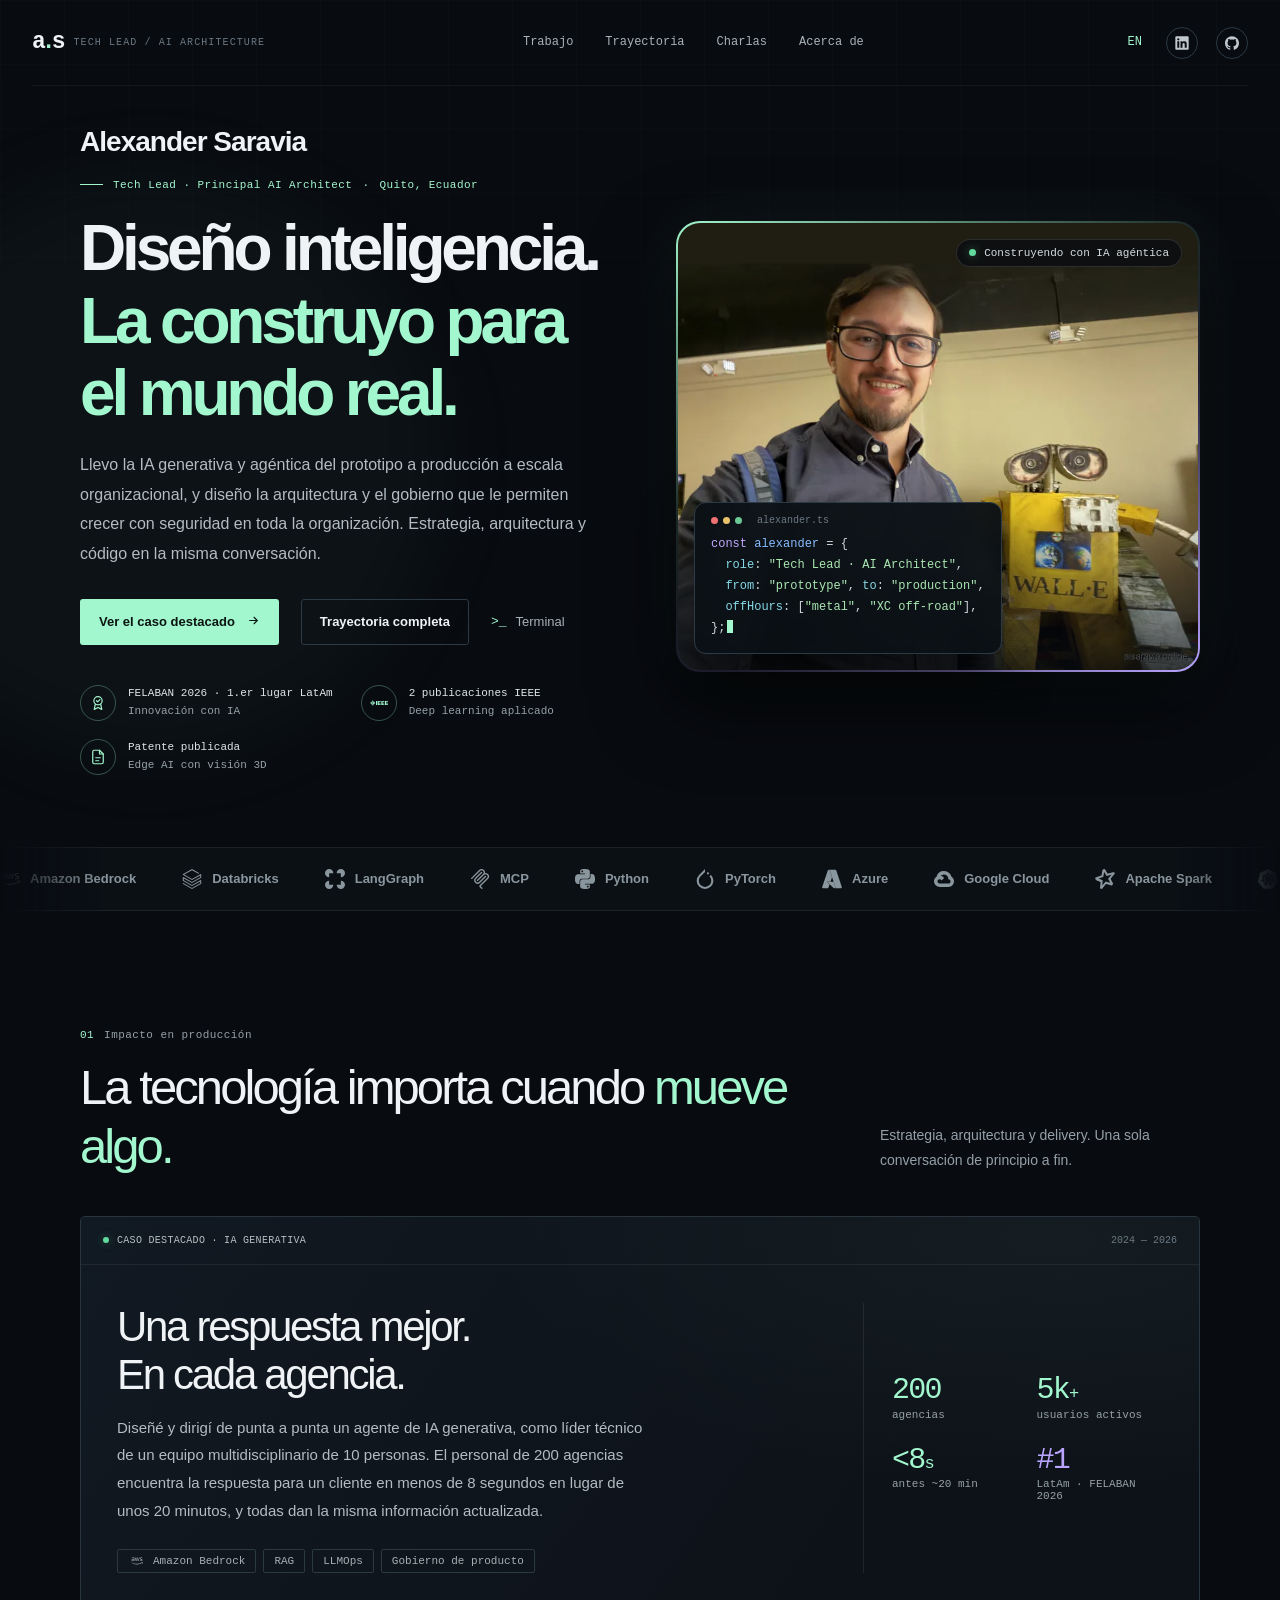
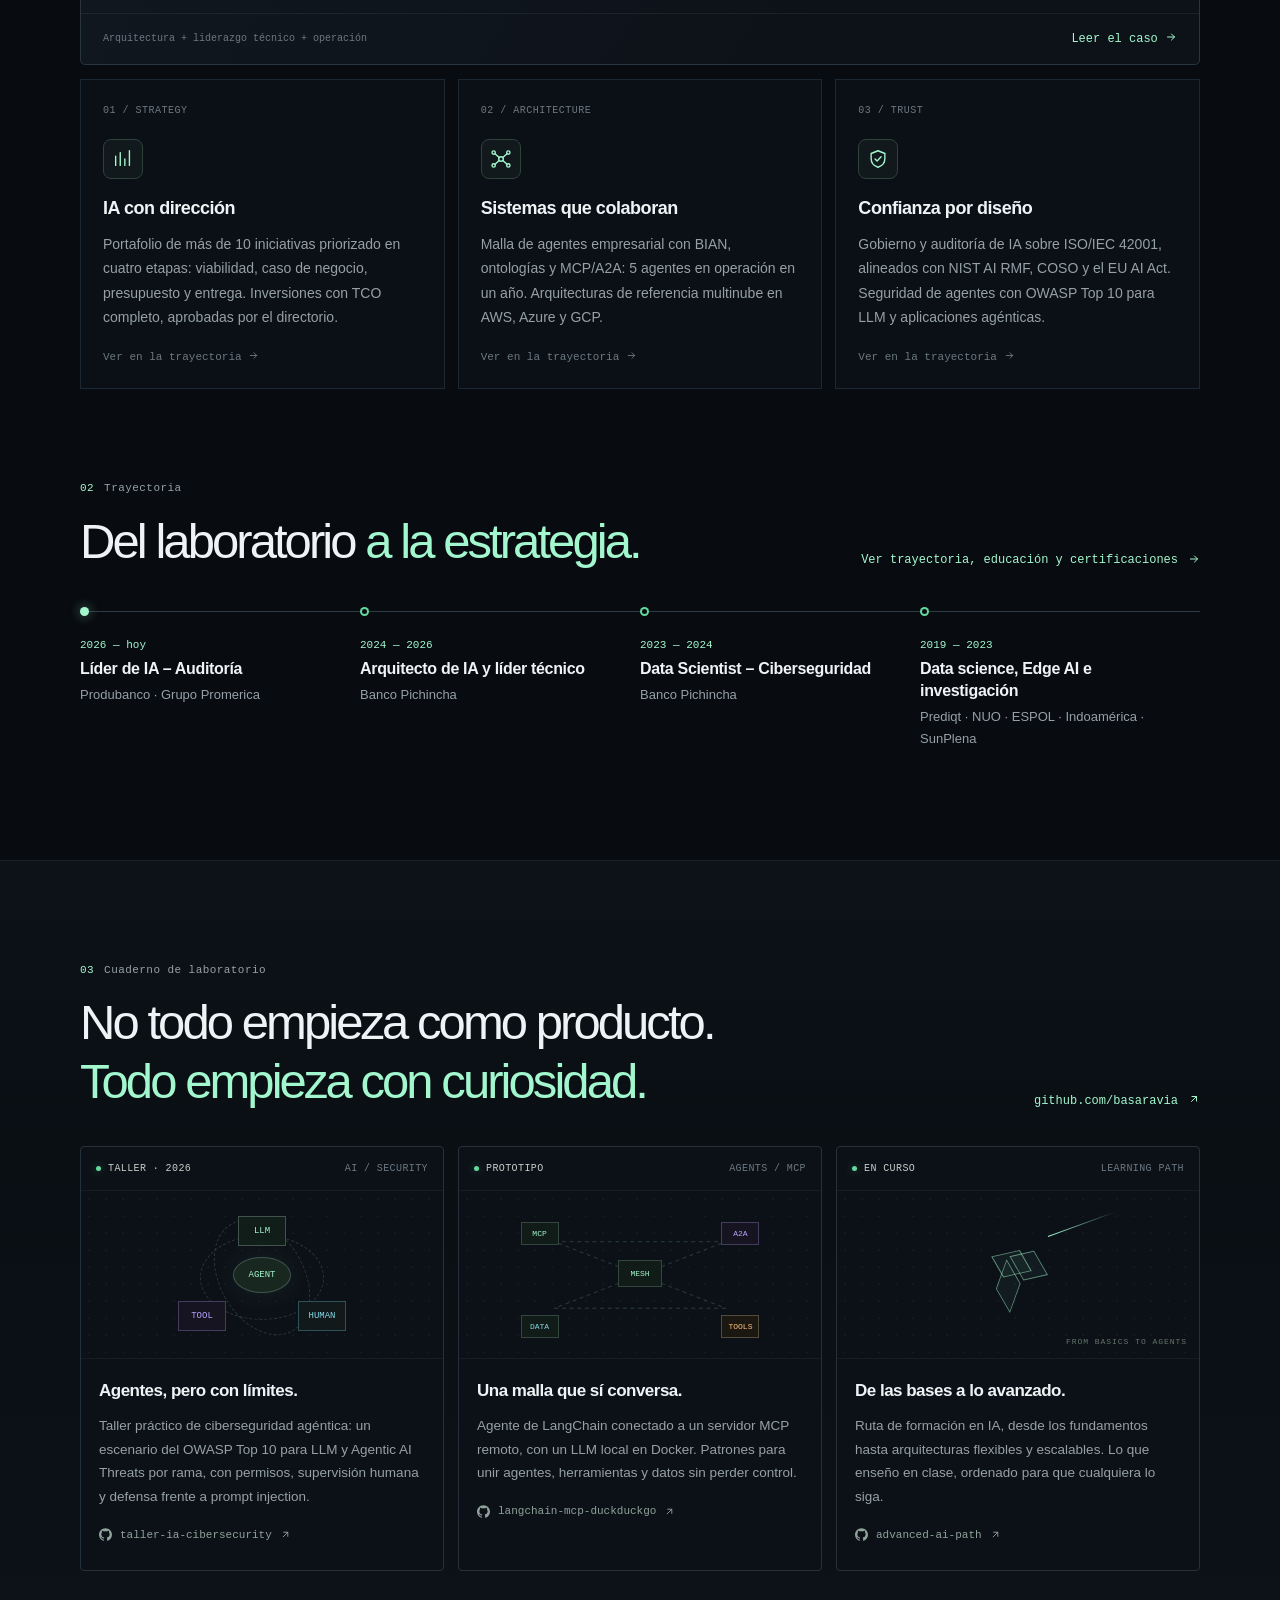
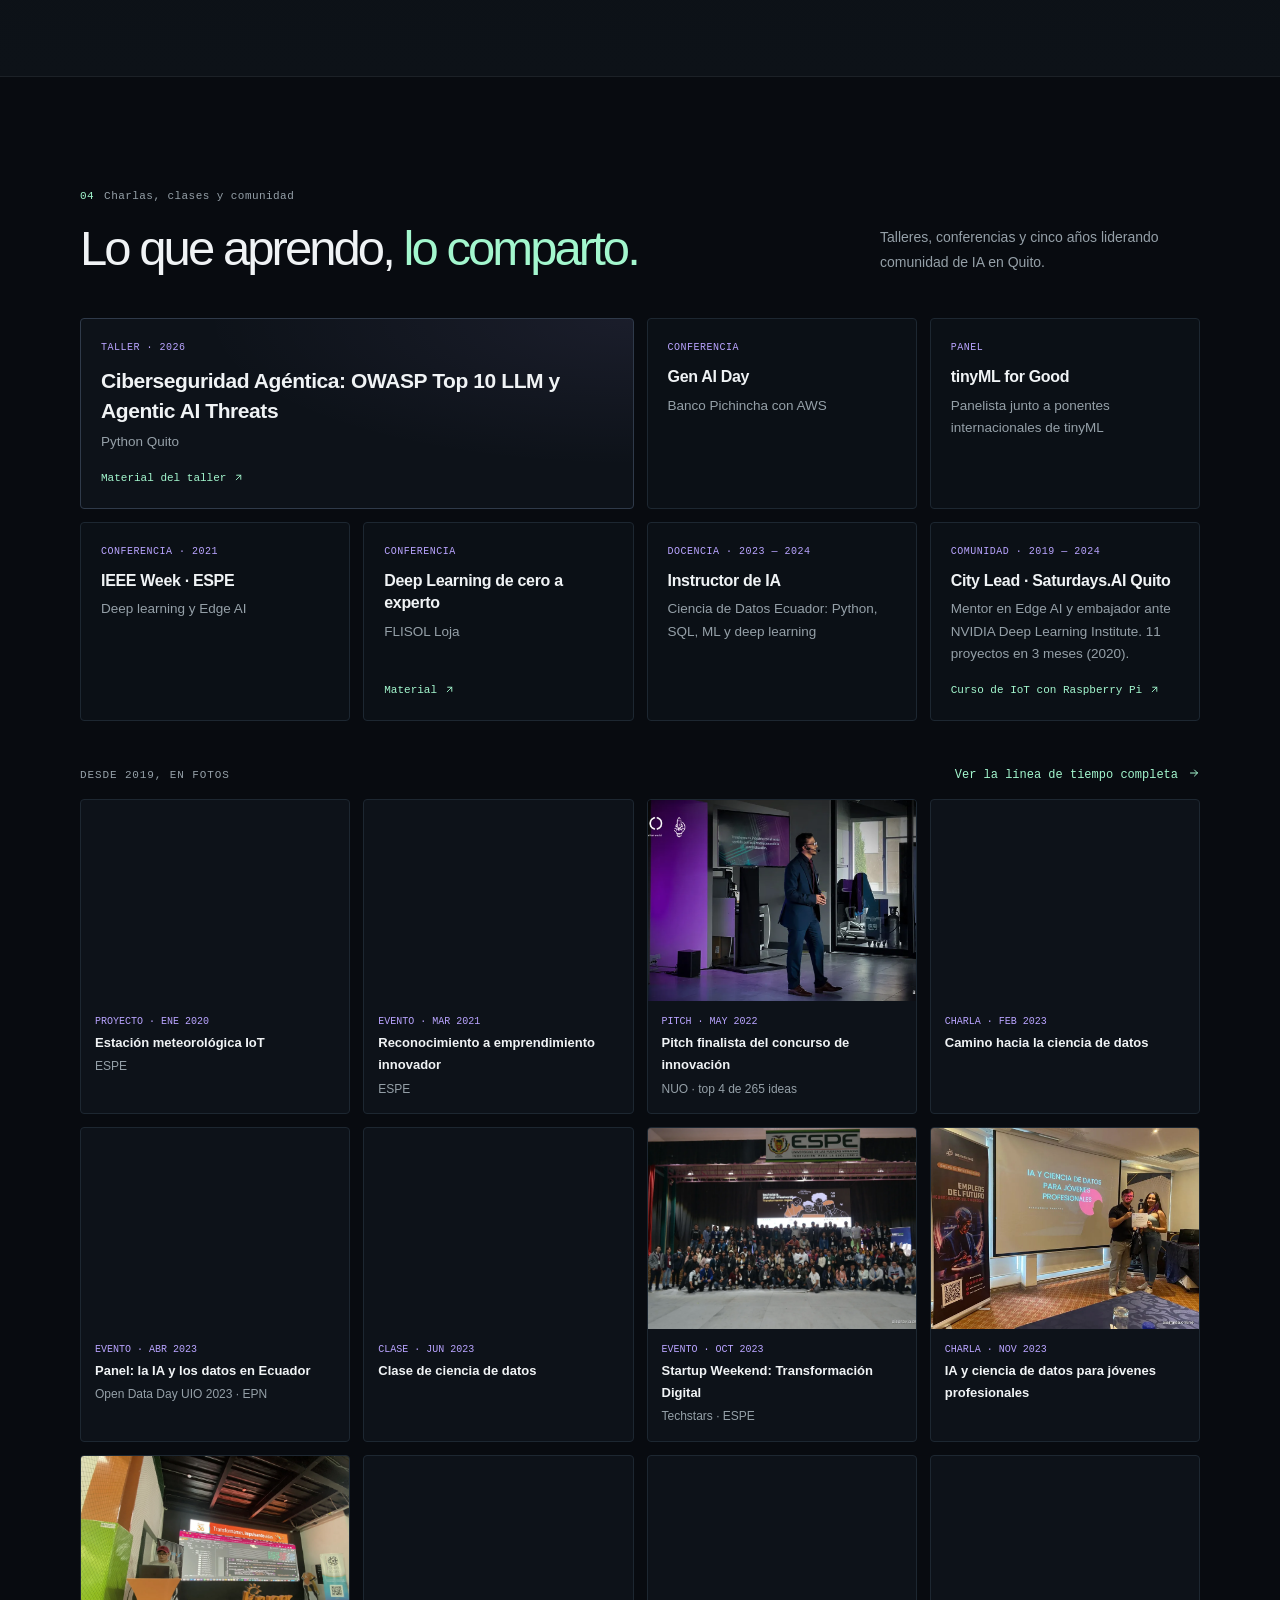
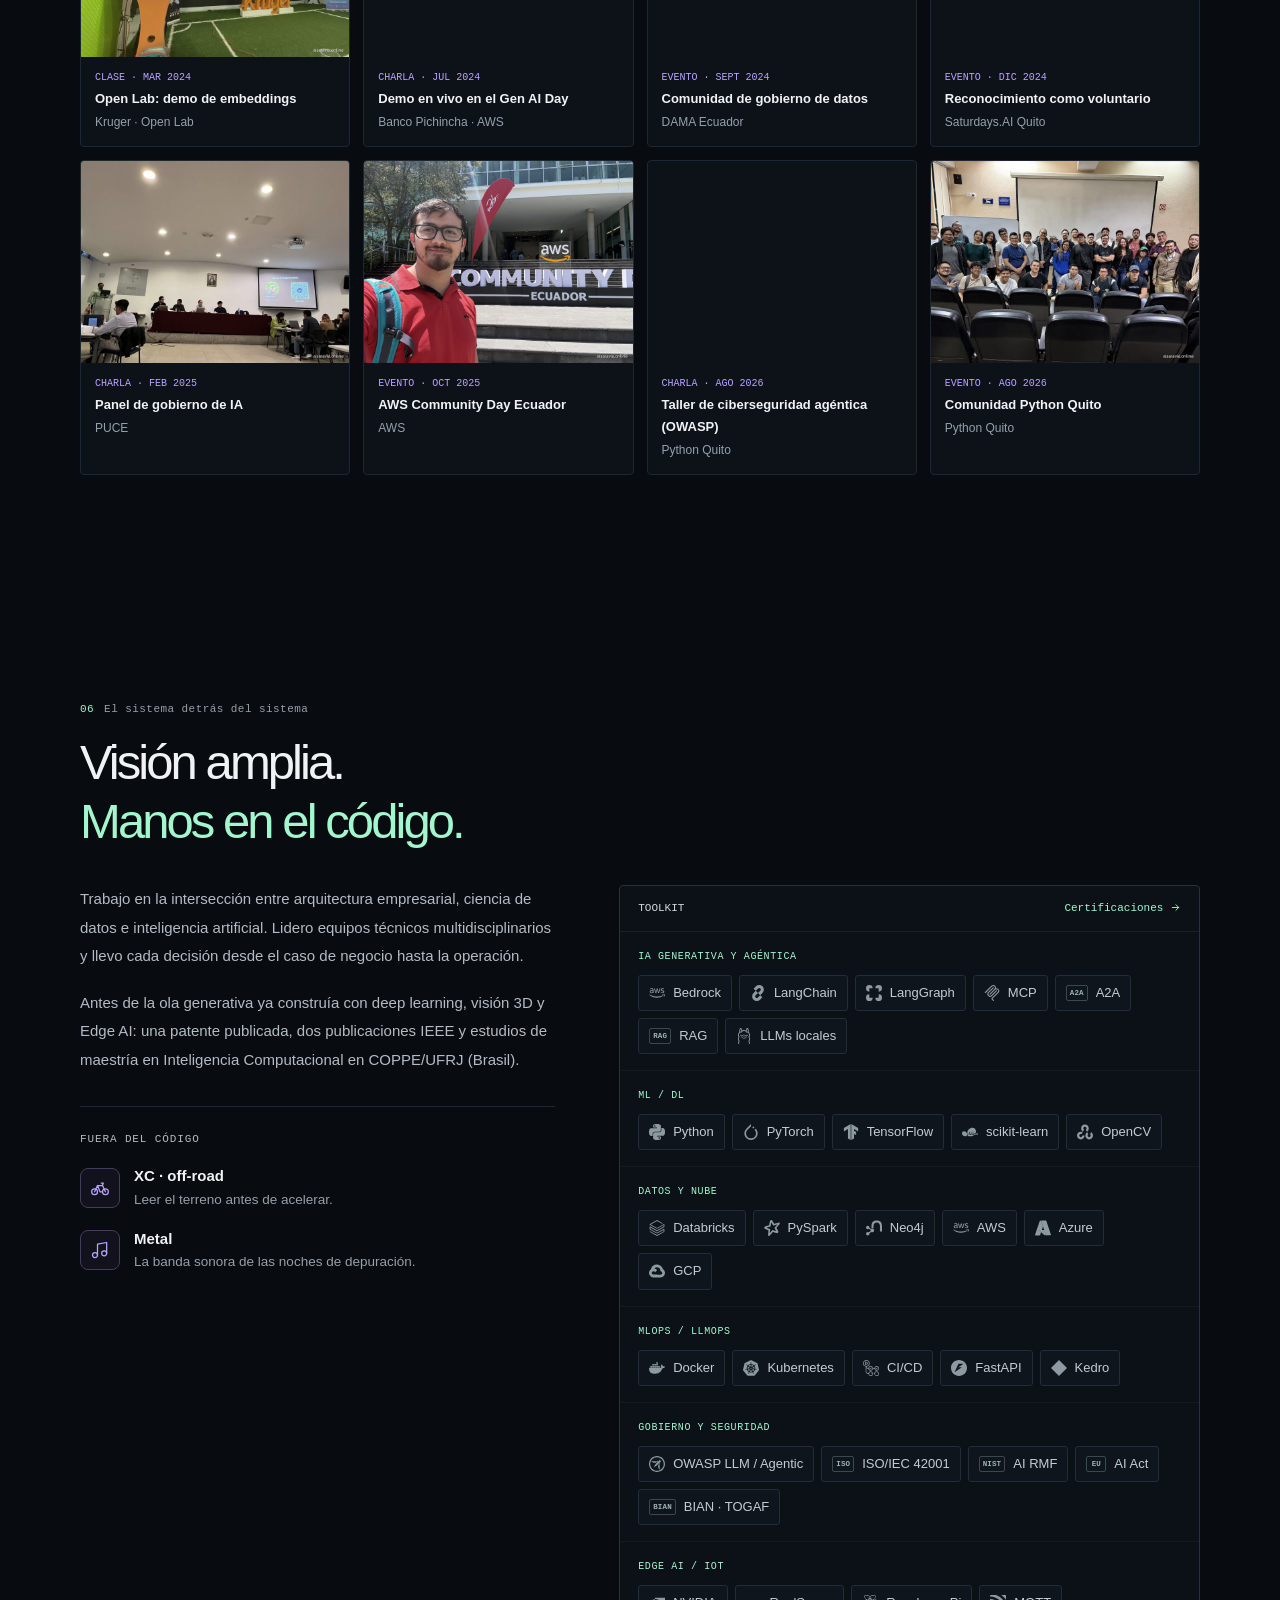
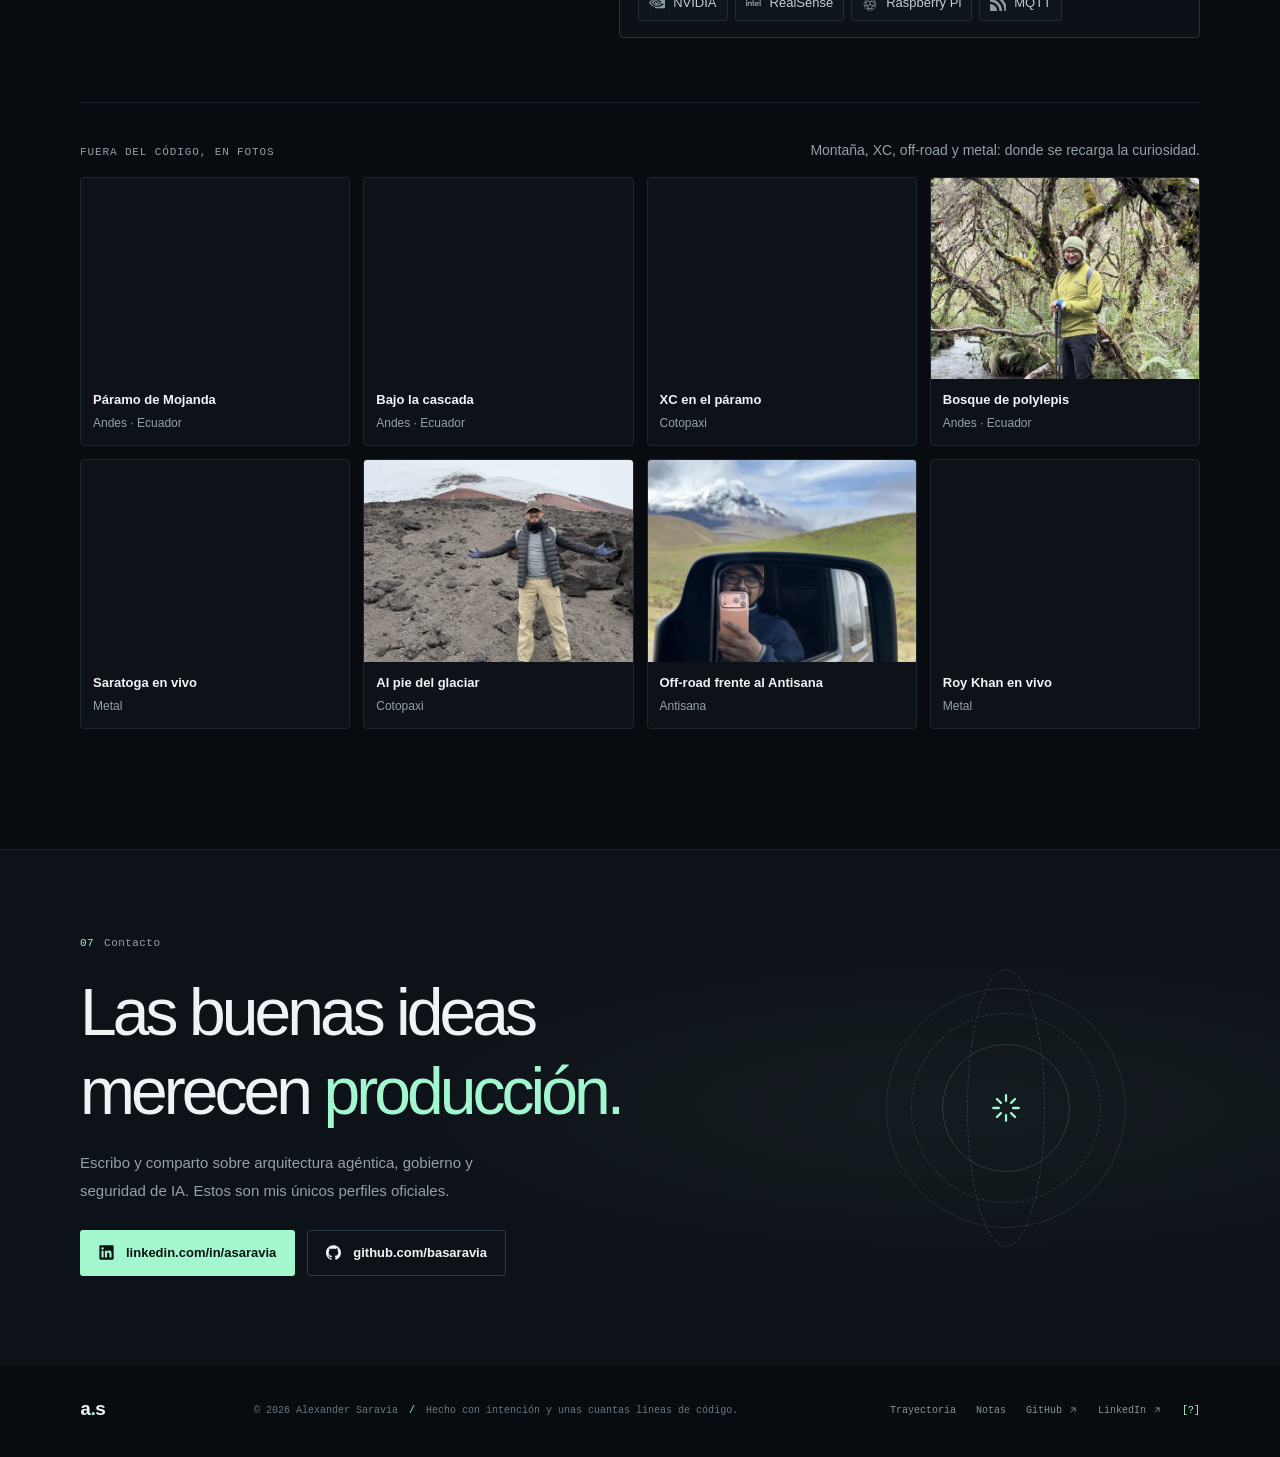
==== commit c1ccf36b: "Fotos personales solo en «Fuera del código» - Galería propia dentro de Acerca de; la línea de tiempo" ====
--- a/index.html
+++ b/index.html
@@ -370,6 +370,13 @@
               </div>
             </div>
           </div>
+          <div class="off-gallery" id="fuera-del-codigo" data-gallery-section hidden>
+            <div class="gallery-head">
+              <p class="gallery-title" data-es="Fuera del código, en fotos" data-en="Off the clock, in photos">Fuera del código, en fotos</p>
+              <p class="off-gallery-note" data-es="Montaña, XC, off-road y metal: donde se recarga la curiosidad." data-en="Mountains, XC, off-road, and metal: where curiosity recharges.">Montaña, XC, off-road y metal: donde se recarga la curiosidad.</p>
+            </div>
+            <div class="gallery-grid off-gallery-grid" data-gallery="personal"></div>
+          </div>
         </section>
 
         <section class="contact-section">
--- a/styles.css
+++ b/styles.css
@@ -563,10 +563,14 @@
   .hero-proof { animation-delay: .32s; }
   .hero-visual { animation-delay: .1s; }
   .code-chip { animation-delay: .45s; }
+  /* El editor aparece y desaparece en ciclo para dejar ver la foto completa; se queda fijo al pasar el cursor */
+  .hero-visual .code-chip { animation: rise .7s var(--ease) .45s both, chip-cycle 13s ease-in-out 5s infinite; }
+  .hero-visual:hover .code-chip { animation-play-state: paused; }
 }
 @keyframes vt-out { to { opacity: 0; translate: 0 -8px; } }
 @keyframes vt-in { from { opacity: 0; translate: 0 12px; } }
 @keyframes rise { from { opacity: 0; translate: 0 18px; } }
+@keyframes chip-cycle { 0%, 58% { opacity: 1; translate: 0 0; filter: blur(0); } 64%, 94% { opacity: 0; translate: 0 14px; filter: blur(4px); } 100% { opacity: 1; translate: 0 0; filter: blur(0); } }
 
 /* Tarjetas: halo que sigue al cursor (las coordenadas las pone app.js) */
 .spotlight { position: relative; }
@@ -622,3 +626,12 @@
   .hero-role { flex-wrap: wrap; row-gap: 4px; }
   .role-loc { flex-basis: 100%; color: var(--muted); }
 }
+
+/* Galería "Fuera del código": separada de la línea de tiempo profesional */
+.off-gallery { margin-top: 64px; padding-top: 36px; border-top: 1px solid var(--line); }
+.off-gallery-note { margin: 0; color: var(--muted); font-size: 14px; }
+.off-gallery-grid { grid-template-columns: repeat(4, 1fr); }
+.off-gallery-grid .gallery-item figcaption { padding: 10px 12px 12px; }
+.off-gallery-grid .gallery-kind { display: none; }
+@media (max-width: 980px) { .off-gallery-grid { grid-template-columns: repeat(2, 1fr); } }
+@media (max-width: 680px) { .off-gallery { margin-top: 44px; } .off-gallery-grid { gap: 10px; } .off-gallery-grid .gallery-item figcaption strong { font-size: 12.5px; } }
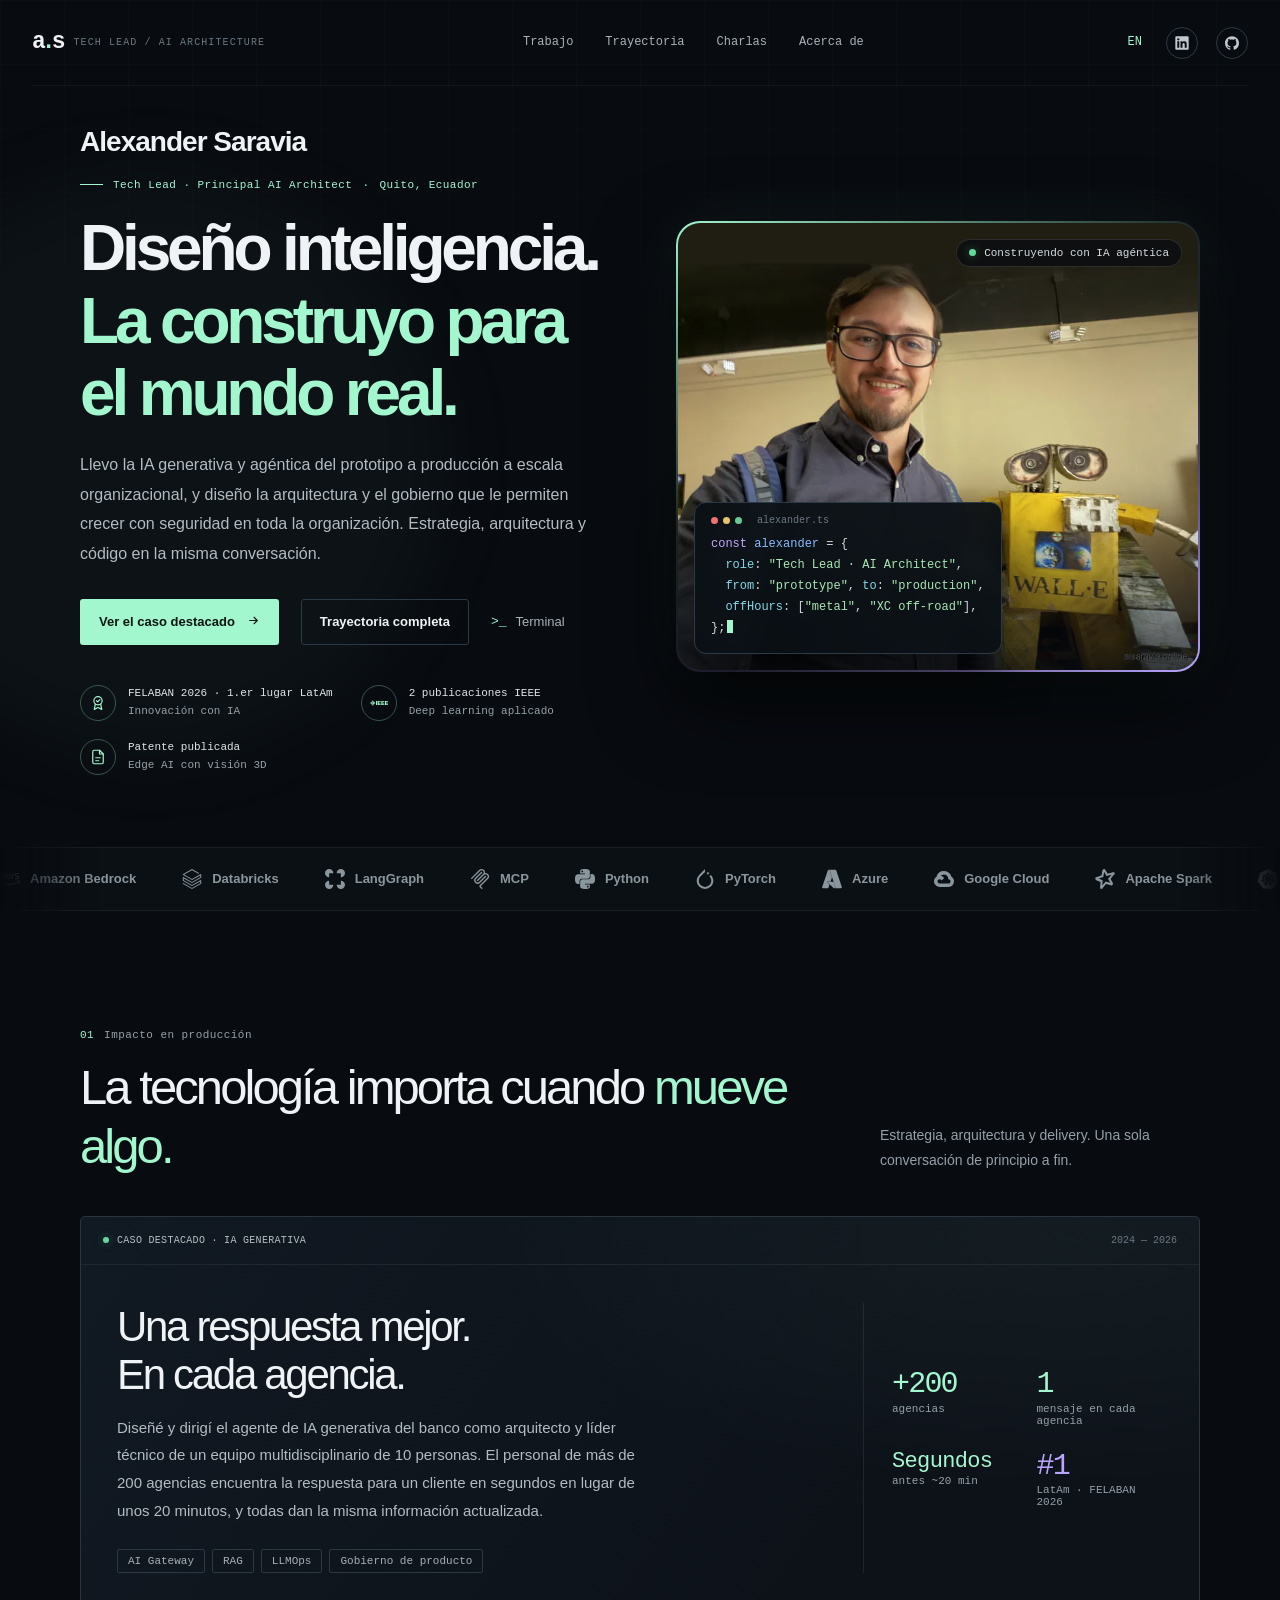
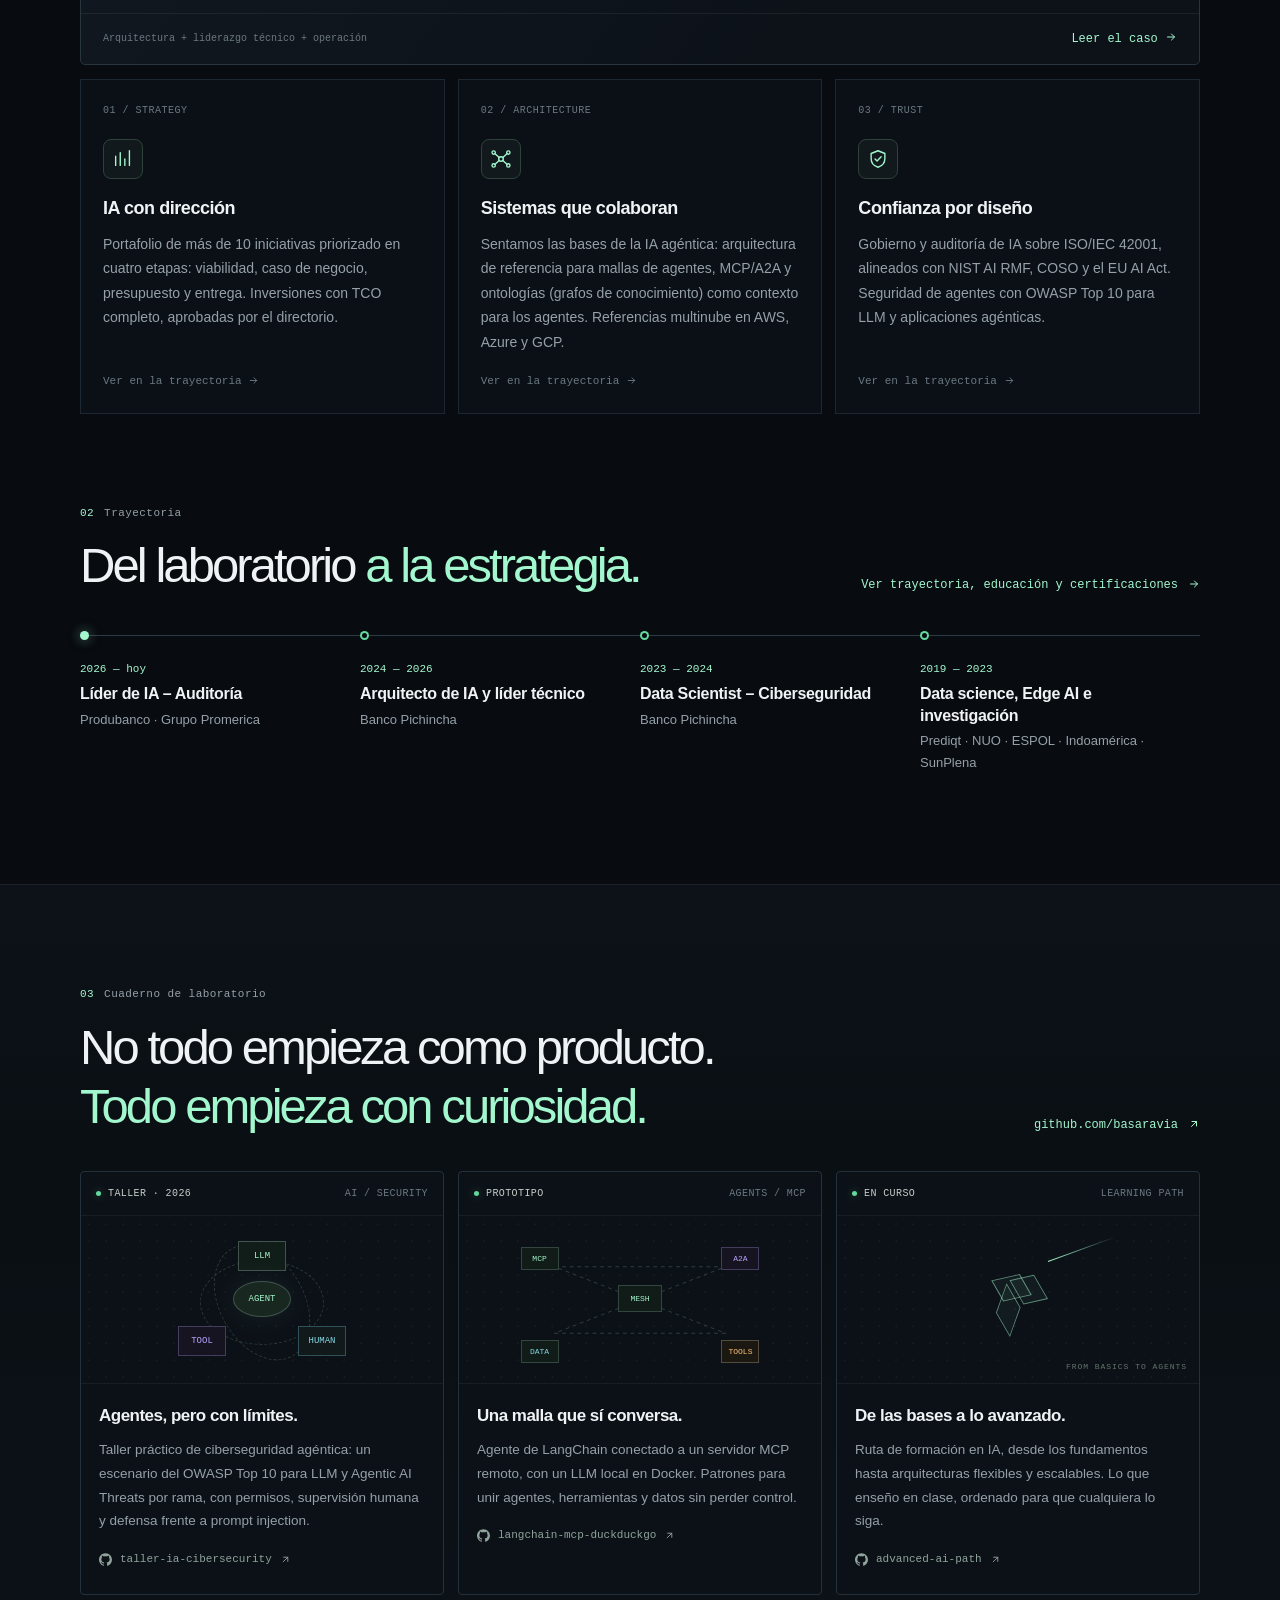
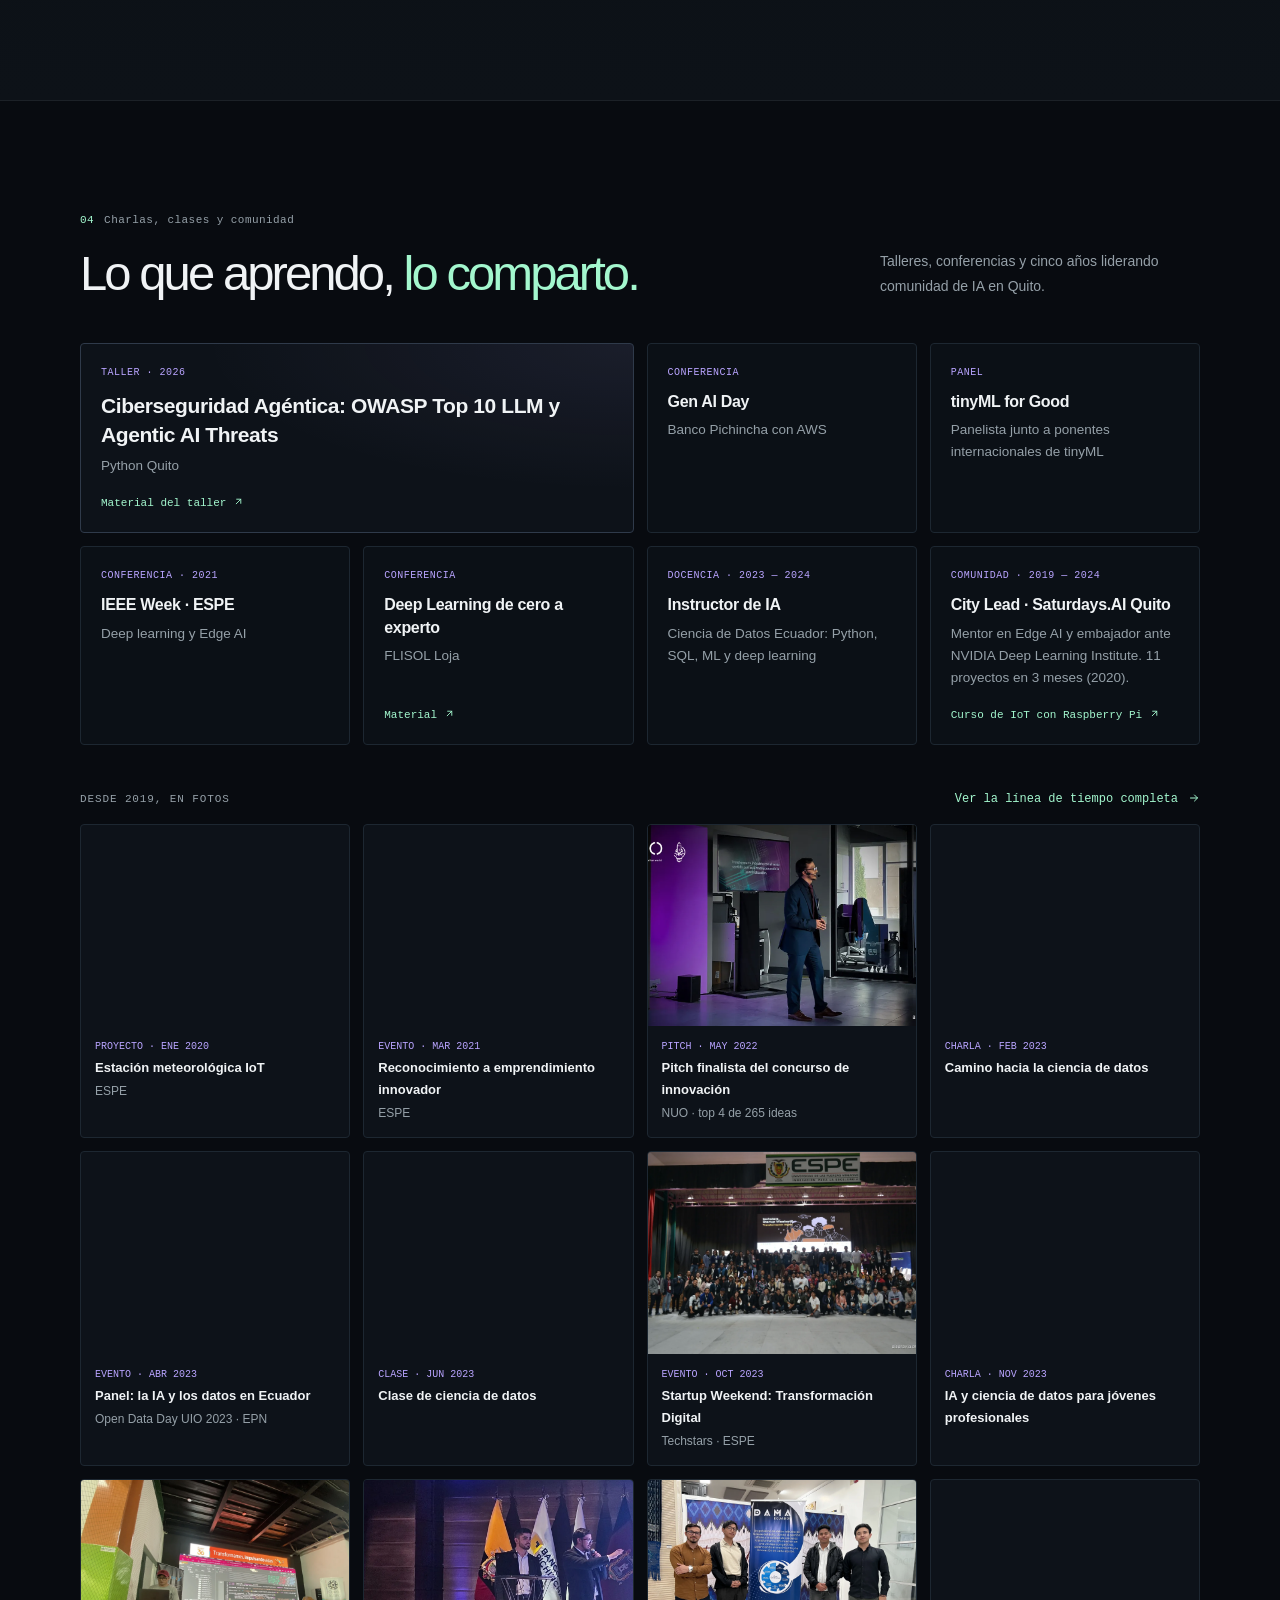
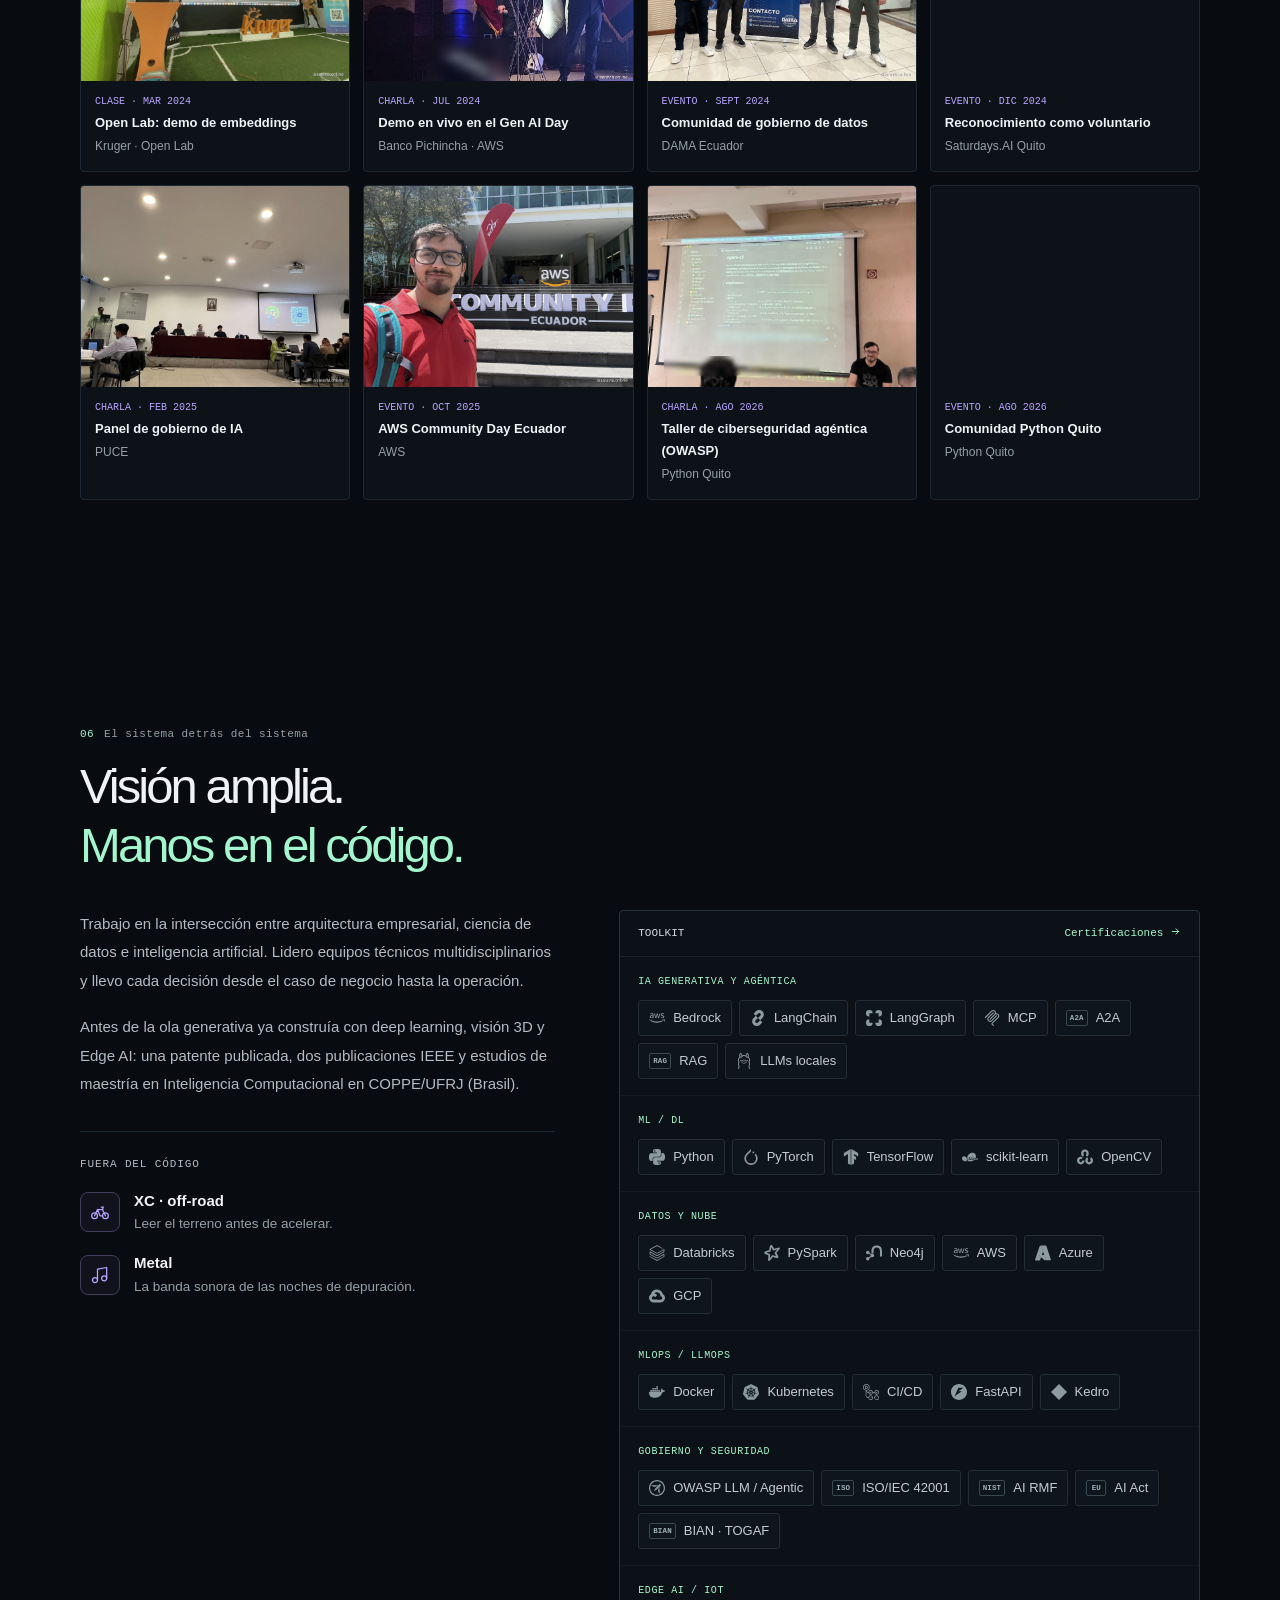
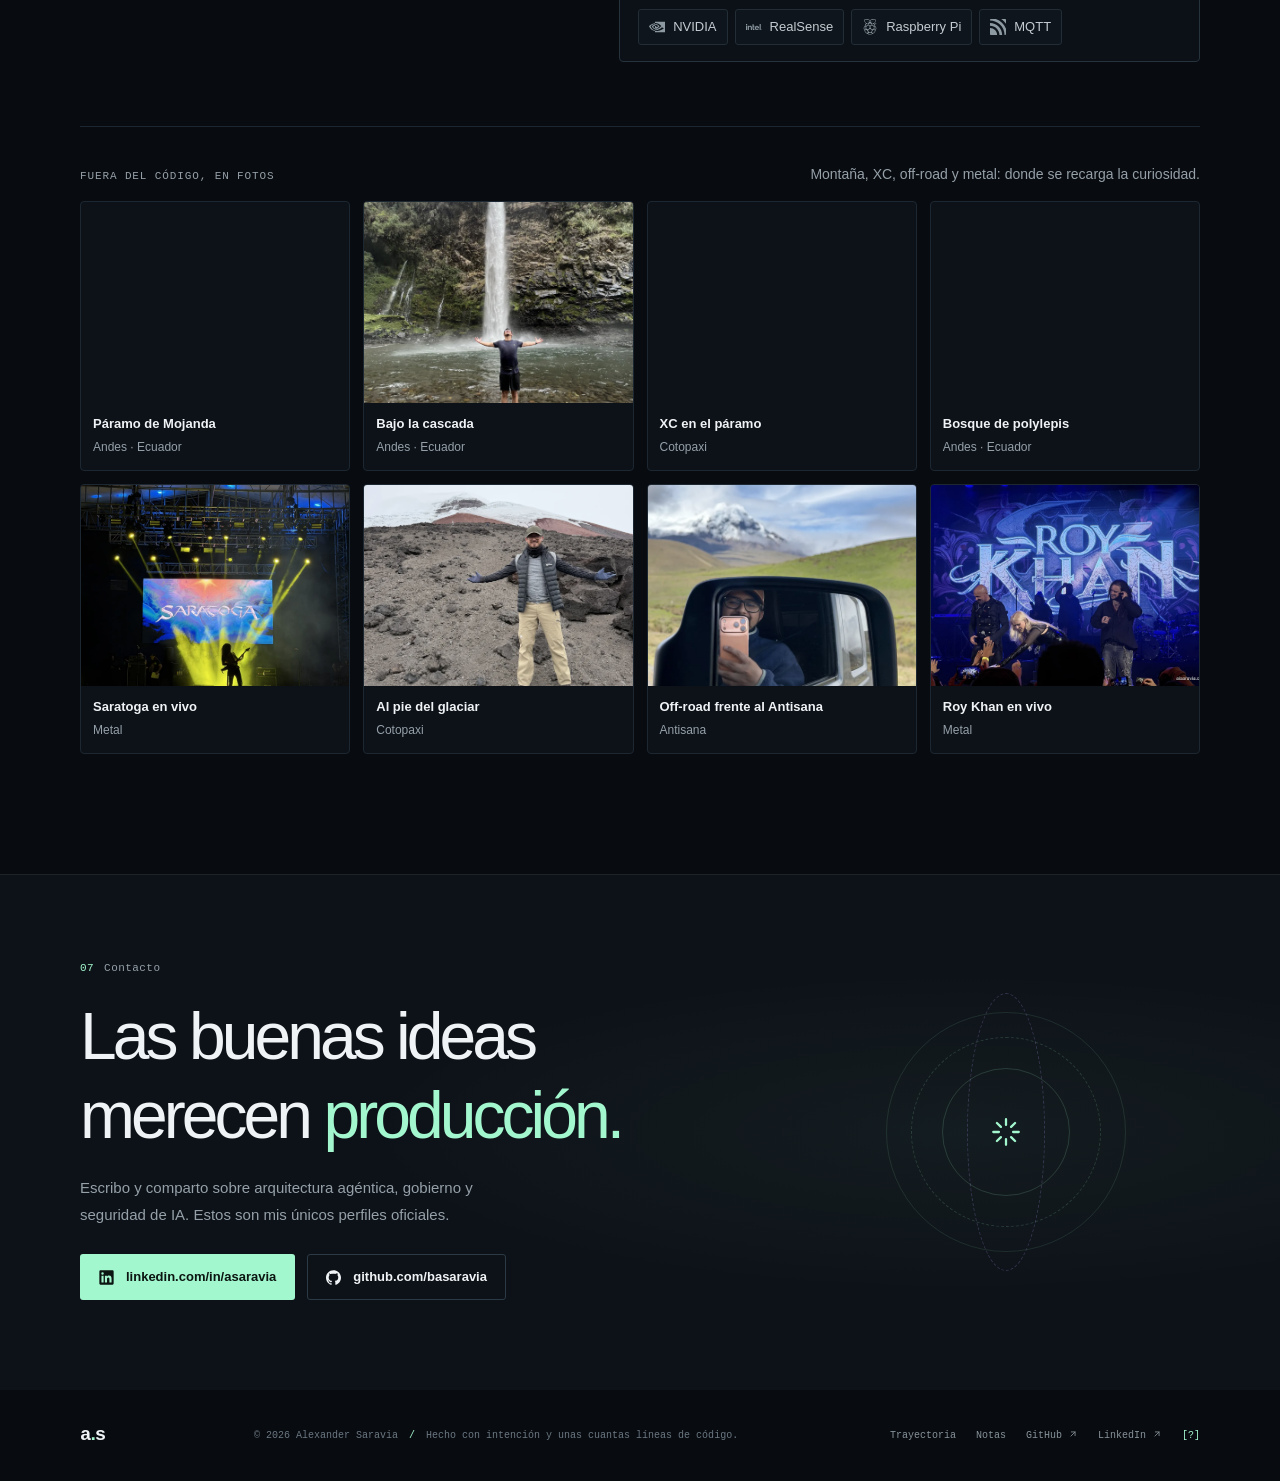
==== commit c65484b8: "Privacidad: caso agnóstico y sin detalles internos de empleadores - Data Scientist – Ciberseguridad:" ====
--- a/index.html
+++ b/index.html
@@ -142,13 +142,13 @@
             <div class="feature-content">
               <div class="feature-main">
                 <h3 class="case-title" data-es="Una respuesta mejor.<br>En cada agencia." data-en="A better answer.<br>In every branch.">Una respuesta mejor.<br>En cada agencia.</h3>
-                <p data-es="Diseñé y dirigí de punta a punta un agente de IA generativa, como líder técnico de un equipo multidisciplinario de 10 personas. El personal de 200 agencias encuentra la respuesta para un cliente en menos de 8 segundos en lugar de unos 20 minutos, y todas dan la misma información actualizada." data-en="I designed and directed end to end a generative AI agent, as technical lead of a 10-person cross-functional team. Staff across 200 branches find the answer to a customer's question in under 8 seconds instead of about 20 minutes, and every branch gives the same, up-to-date information.">Diseñé y dirigí de punta a punta un agente de IA generativa, como líder técnico de un equipo multidisciplinario de 10 personas. El personal de 200 agencias encuentra la respuesta para un cliente en menos de 8 segundos en lugar de unos 20 minutos, y todas dan la misma información actualizada.</p>
-                <div class="feature-tags"><span><svg aria-hidden="true"><use href="assets/icons.svg#aws"/></svg>Amazon Bedrock</span><span>RAG</span><span>LLMOps</span><span data-es="Gobierno de producto" data-en="Product governance">Gobierno de producto</span></div>
+                <p data-es="Diseñé y dirigí el agente de IA generativa del banco como arquitecto y líder técnico de un equipo multidisciplinario de 10 personas. El personal de más de 200 agencias encuentra la respuesta para un cliente en segundos en lugar de unos 20 minutos, y todas dan la misma información actualizada." data-en="I designed and directed the bank's generative AI agent as architect and technical lead of a 10-person cross-functional team. Staff across 200+ branches find the answer to a customer's question in seconds instead of about 20 minutes, and every branch gives the same, up-to-date information.">Diseñé y dirigí el agente de IA generativa del banco como arquitecto y líder técnico de un equipo multidisciplinario de 10 personas. El personal de más de 200 agencias encuentra la respuesta para un cliente en segundos en lugar de unos 20 minutos, y todas dan la misma información actualizada.</p>
+                <div class="feature-tags"><span>AI Gateway</span><span>RAG</span><span>LLMOps</span><span data-es="Gobierno de producto" data-en="Product governance">Gobierno de producto</span></div>
               </div>
               <div class="feature-stats" aria-label="Resultados del proyecto">
-                <div class="stat"><strong>200</strong><span data-es="agencias" data-en="branches">agencias</span></div>
-                <div class="stat"><strong>5k<span>+</span></strong><span data-es="usuarios activos" data-en="active users">usuarios activos</span></div>
-                <div class="stat"><strong>&lt;8<span>s</span></strong><span data-es="antes ~20 min" data-en="was ~20 min">antes ~20 min</span></div>
+                <div class="stat"><strong>+200</strong><span data-es="agencias" data-en="branches">agencias</span></div>
+                <div class="stat"><strong>1</strong><span data-es="mensaje en cada agencia" data-en="message in every branch">mensaje en cada agencia</span></div>
+                <div class="stat stat-word"><strong data-es="Segundos" data-en="Seconds">Segundos</strong><span data-es="antes ~20 min" data-en="was ~20 min">antes ~20 min</span></div>
                 <div class="stat award-stat"><strong>#1</strong><span data-es="LatAm · FELABAN 2026" data-en="LatAm · FELABAN 2026">LatAm · FELABAN 2026</span></div>
               </div>
             </div>
@@ -166,7 +166,7 @@
               <span class="card-index">02 / ARCHITECTURE</span>
               <div class="work-icon" aria-hidden="true"><svg viewBox="0 0 24 24"><circle cx="12" cy="12" r="2.5"/><circle cx="4" cy="5" r="1.8"/><circle cx="20" cy="5" r="1.8"/><circle cx="4" cy="19" r="1.8"/><circle cx="20" cy="19" r="1.8"/><path d="M5.5 6.2 10 10.4m8.5-4.2L14 10.4m-8.5 7.4L10 13.6m8.5 4.2L14 13.6"/></svg></div>
               <h3 data-es="Sistemas que colaboran" data-en="Systems that collaborate">Sistemas que colaboran</h3>
-              <p data-es="Malla de agentes empresarial con BIAN, ontologías y MCP/A2A: 5 agentes en operación en un año. Arquitecturas de referencia multinube en AWS, Azure y GCP." data-en="An enterprise agent mesh built on BIAN, ontologies, and MCP/A2A: 5 agents in operation within one year. Multi-cloud reference architectures on AWS, Azure, and GCP.">Malla de agentes empresarial con BIAN, ontologías y MCP/A2A: 5 agentes en operación en un año. Arquitecturas de referencia multinube en AWS, Azure y GCP.</p>
+              <p data-es="Sentamos las bases de la IA agéntica: arquitectura de referencia para mallas de agentes, MCP/A2A y ontologías (grafos de conocimiento) como contexto para los agentes. Referencias multinube en AWS, Azure y GCP." data-en="Laid the foundations for agentic AI: a reference architecture for agent meshes, MCP/A2A, and ontologies (knowledge graphs) as context for agents. Multi-cloud references on AWS, Azure, and GCP.">Sentamos las bases de la IA agéntica: arquitectura de referencia para mallas de agentes, MCP/A2A y ontologías (grafos de conocimiento) como contexto para los agentes. Referencias multinube en AWS, Azure y GCP.</p>
               <span class="card-more" data-es="Ver en la trayectoria <i class='ico ico-arrow' aria-hidden='true'></i>" data-en="See in track record <i class='ico ico-arrow' aria-hidden='true'></i>">Ver en la trayectoria <i class='ico ico-arrow' aria-hidden='true'></i></span>
             </a>
             <a class="work-card" href="trayectoria.html#produbanco">
--- a/styles.css
+++ b/styles.css
@@ -270,7 +270,8 @@
   .portal-rings span { animation: portal-spin 40s linear infinite; }
   .portal-rings span:nth-child(even) { animation-direction: reverse; animation-duration: 60s; }
 
-  @supports (animation-timeline: view()) {
+  /* Los efectos ligados al scroll solo en escritorio con mouse: en iPad y móviles (Safari) se usa un fundido simple. */
+  @supports (animation-timeline: view()) { @media (hover: hover) and (pointer: fine) and (min-width: 1101px) {
     /* Al acercarse, el portal se abre: los anillos crecen y la lectura se enciende. */
     .portal-rings { animation: portal-open linear both; animation-timeline: view(); animation-range: entry 10% cover 60%; }
     /* La parte iluminada del riel avanza con el scroll de la línea de tiempo. */
@@ -278,17 +279,17 @@
     /* Cada año llega desde la profundidad, como saliendo del túnel. */
     .timeline-year-label { animation: warp-in linear both; animation-timeline: view(); animation-range: entry 0% entry 90%; }
     .gallery-item { animation: depth-in linear both; animation-timeline: view(); animation-range: entry 0% entry 80%; }
-  }
+  } }
 }
 @keyframes portal-spin { to { transform: rotate(360deg); } }
 @keyframes portal-open { from { transform: scale(.55); opacity: .3; } to { transform: scale(1.25); opacity: 1; } }
 @keyframes rail-fill { from { transform: scaleY(0); } to { transform: scaleY(1); } }
-@keyframes warp-in { from { transform: scale(1.8) translateY(-14px); opacity: 0; letter-spacing: .3em; } to { transform: none; opacity: 1; } }
+@keyframes warp-in { from { transform: scale(1.6) translateY(-14px); opacity: 0; } to { transform: none; opacity: 1; } }
 @keyframes depth-in { from { transform: perspective(900px) translateZ(-260px) rotateX(10deg); opacity: 0; } to { transform: none; opacity: 1; } }
 
 /* Respaldo con IntersectionObserver (lo activa app.js solo si el navegador no soporta view()). */
-.motion-fallback .timeline-year-label, .motion-fallback .gallery-item { opacity: 0; transform: perspective(900px) translateZ(-200px); transition: transform .8s cubic-bezier(.2, .7, .2, 1), opacity .8s ease; }
-.motion-fallback .is-visible { opacity: 1; transform: none; }
+.motion-fallback .timeline-photos .timeline-year-label, .motion-fallback .timeline-photos .gallery-item { opacity: 0; transform: translateY(16px); transition: transform .6s cubic-bezier(.2, .7, .2, 1), opacity .6s ease; }
+.motion-fallback .timeline-photos .is-visible { opacity: 1; transform: none; }
 
 @media (max-width: 680px) {
   .timeline-photos { padding-left: 20px; gap: 40px; }
@@ -402,7 +403,7 @@
 .cert-list small { margin-left: auto; color: var(--quiet); font: 11px var(--mono); white-space: nowrap; }
 
 /* Caso de estudio */
-.case-stats { display: grid; grid-template-columns: repeat(5, 1fr); margin-top: 44px; border: 1px solid var(--line-bright); border-radius: 4px; }
+.case-stats { display: grid; grid-template-columns: repeat(4, 1fr); margin-top: 44px; border: 1px solid var(--line-bright); border-radius: 4px; }
 .case-stats div { display: flex; flex-direction: column; gap: 2px; padding: 20px; border-left: 1px solid var(--line-bright); }
 .case-stats div:first-child { border-left: 0; }
 .case-stats strong { color: var(--mint); font: 500 30px/1.2 var(--mono); letter-spacing: -.05em; }
@@ -513,7 +514,6 @@
   .case-stats div { border-left: 0 !important; border-top: 1px solid var(--line-bright); }
   .case-stats div:first-child, .case-stats div:nth-child(2) { border-top: 0; }
   .case-stats div:nth-child(even) { border-left: 1px solid var(--line-bright) !important; }
-  .case-stats div:last-child { grid-column: 1 / -1; }
   .diagram { padding: 14px; overflow-x: auto; }
   .diagram svg { min-width: 600px; }
   .diagram figcaption::before { content: "Desliza para ver el diagrama completo · "; }
@@ -635,3 +635,21 @@
 .off-gallery-grid .gallery-kind { display: none; }
 @media (max-width: 980px) { .off-gallery-grid { grid-template-columns: repeat(2, 1fr); } }
 @media (max-width: 680px) { .off-gallery { margin-top: 44px; } .off-gallery-grid { gap: 10px; } .off-gallery-grid .gallery-item figcaption strong { font-size: 12.5px; } }
+
+/* Tablet (iPad): barra compacta y línea de tiempo con el año arriba y grilla pareja */
+@media (min-width: 681px) and (max-width: 1100px) {
+  .wordmark-label { display: none; }
+  .main-nav { gap: 22px; white-space: nowrap; }
+  .timeline-photos { gap: 44px; }
+  .timeline-year { grid-template-columns: 1fr; gap: 16px; }
+  .timeline-year::before { top: 10px; }
+  .timeline-year-label { position: static; flex-direction: row; align-items: baseline; gap: 14px; font-size: 34px; }
+  .timeline-year .gallery-grid { grid-template-columns: repeat(3, 1fr); }
+}
+@media (max-width: 680px) {
+  .timeline-year .gallery-grid { grid-template-columns: repeat(2, 1fr); gap: 10px; }
+  .timeline-year .gallery-item figcaption { padding: 10px 12px 12px; font-size: 12.5px; }
+}
+
+.stat-word strong { font-size: 22px !important; letter-spacing: -.03em !important; }
+.case-source { margin: 14px 0 0; color: var(--quiet); font: 11px var(--mono); }
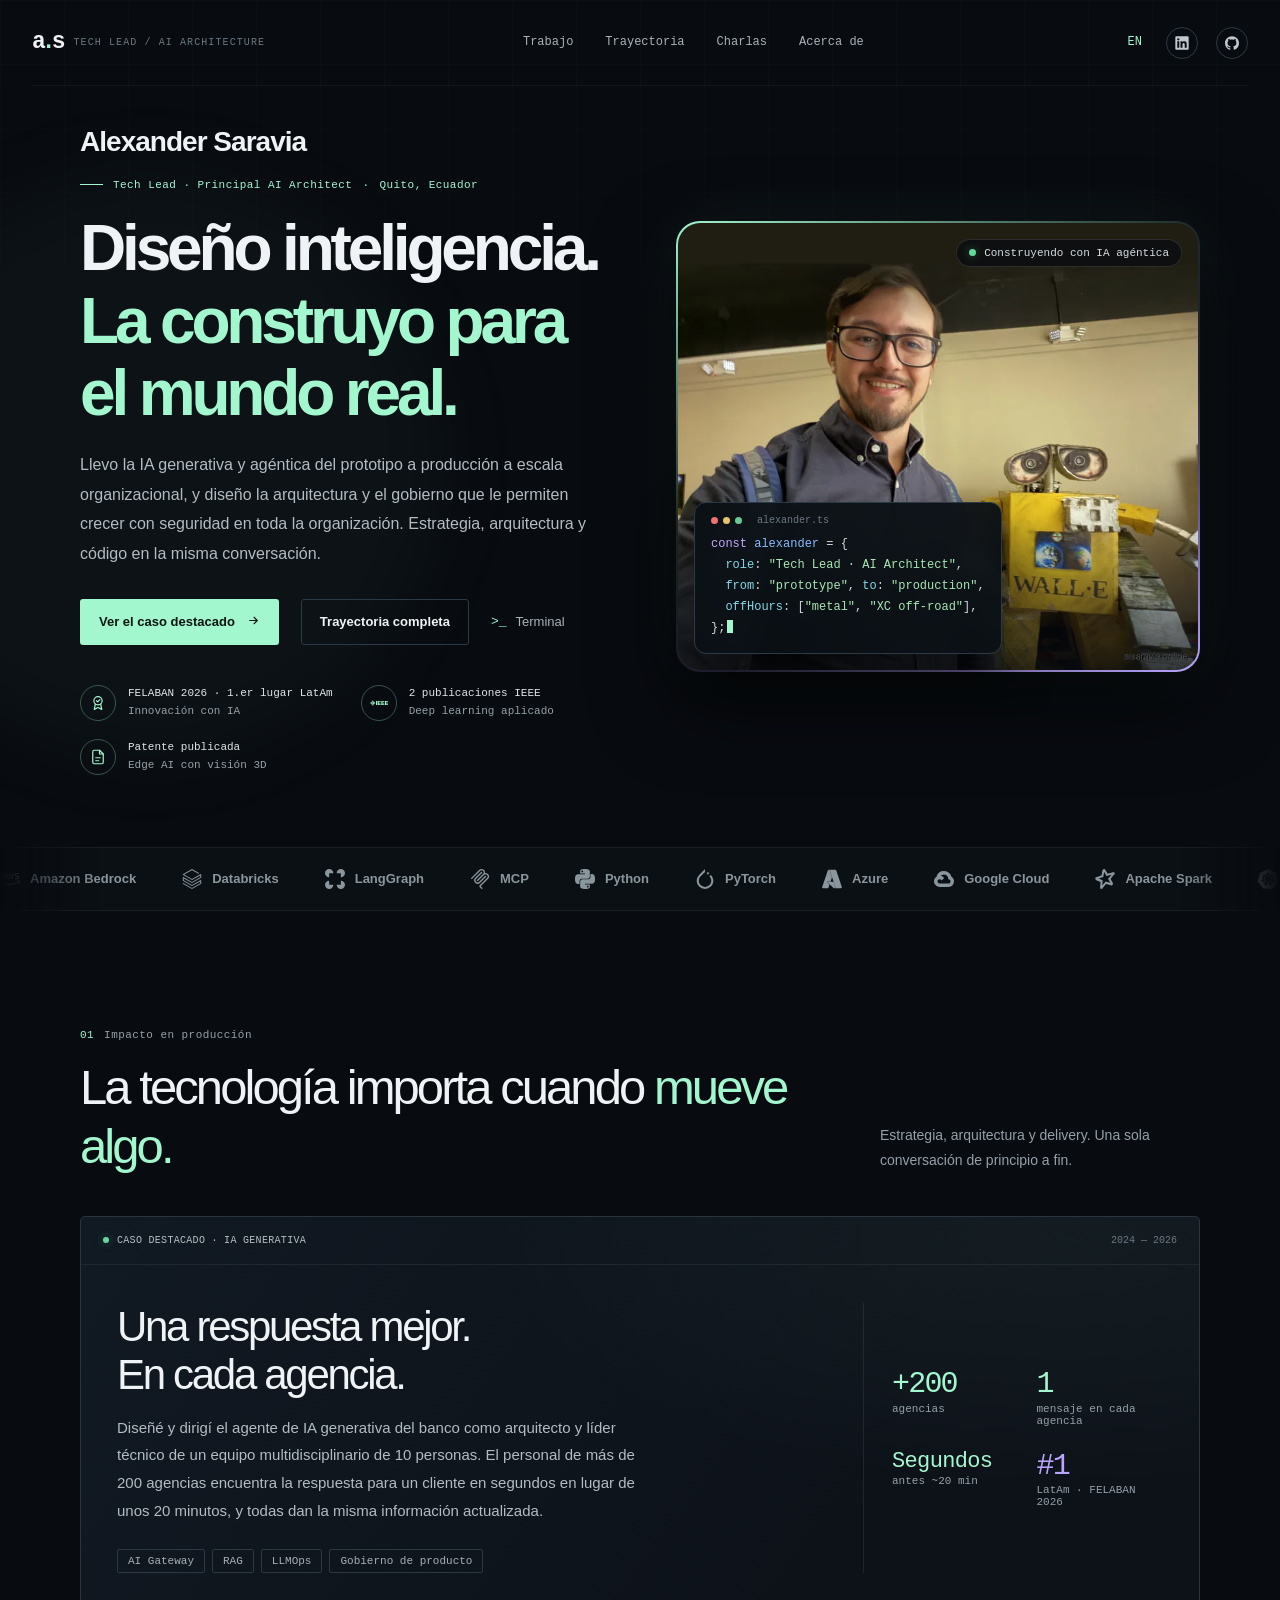
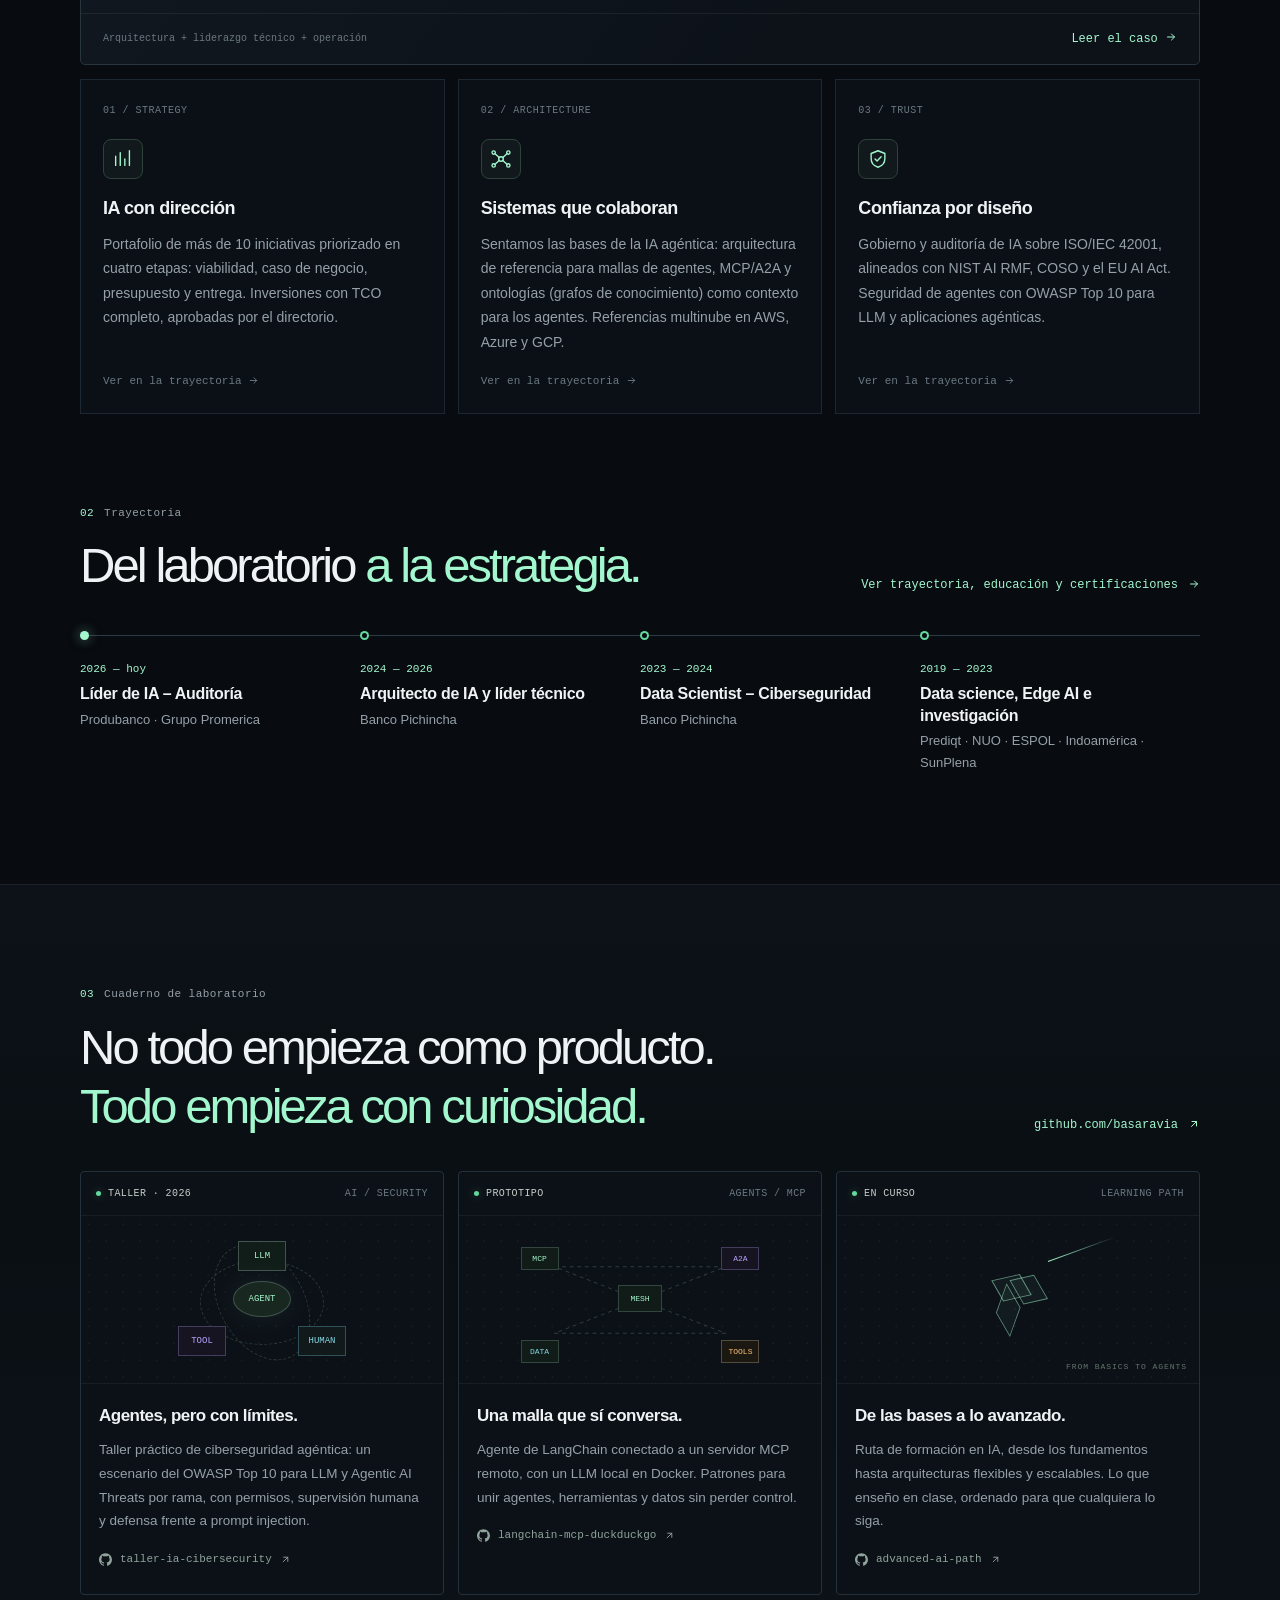
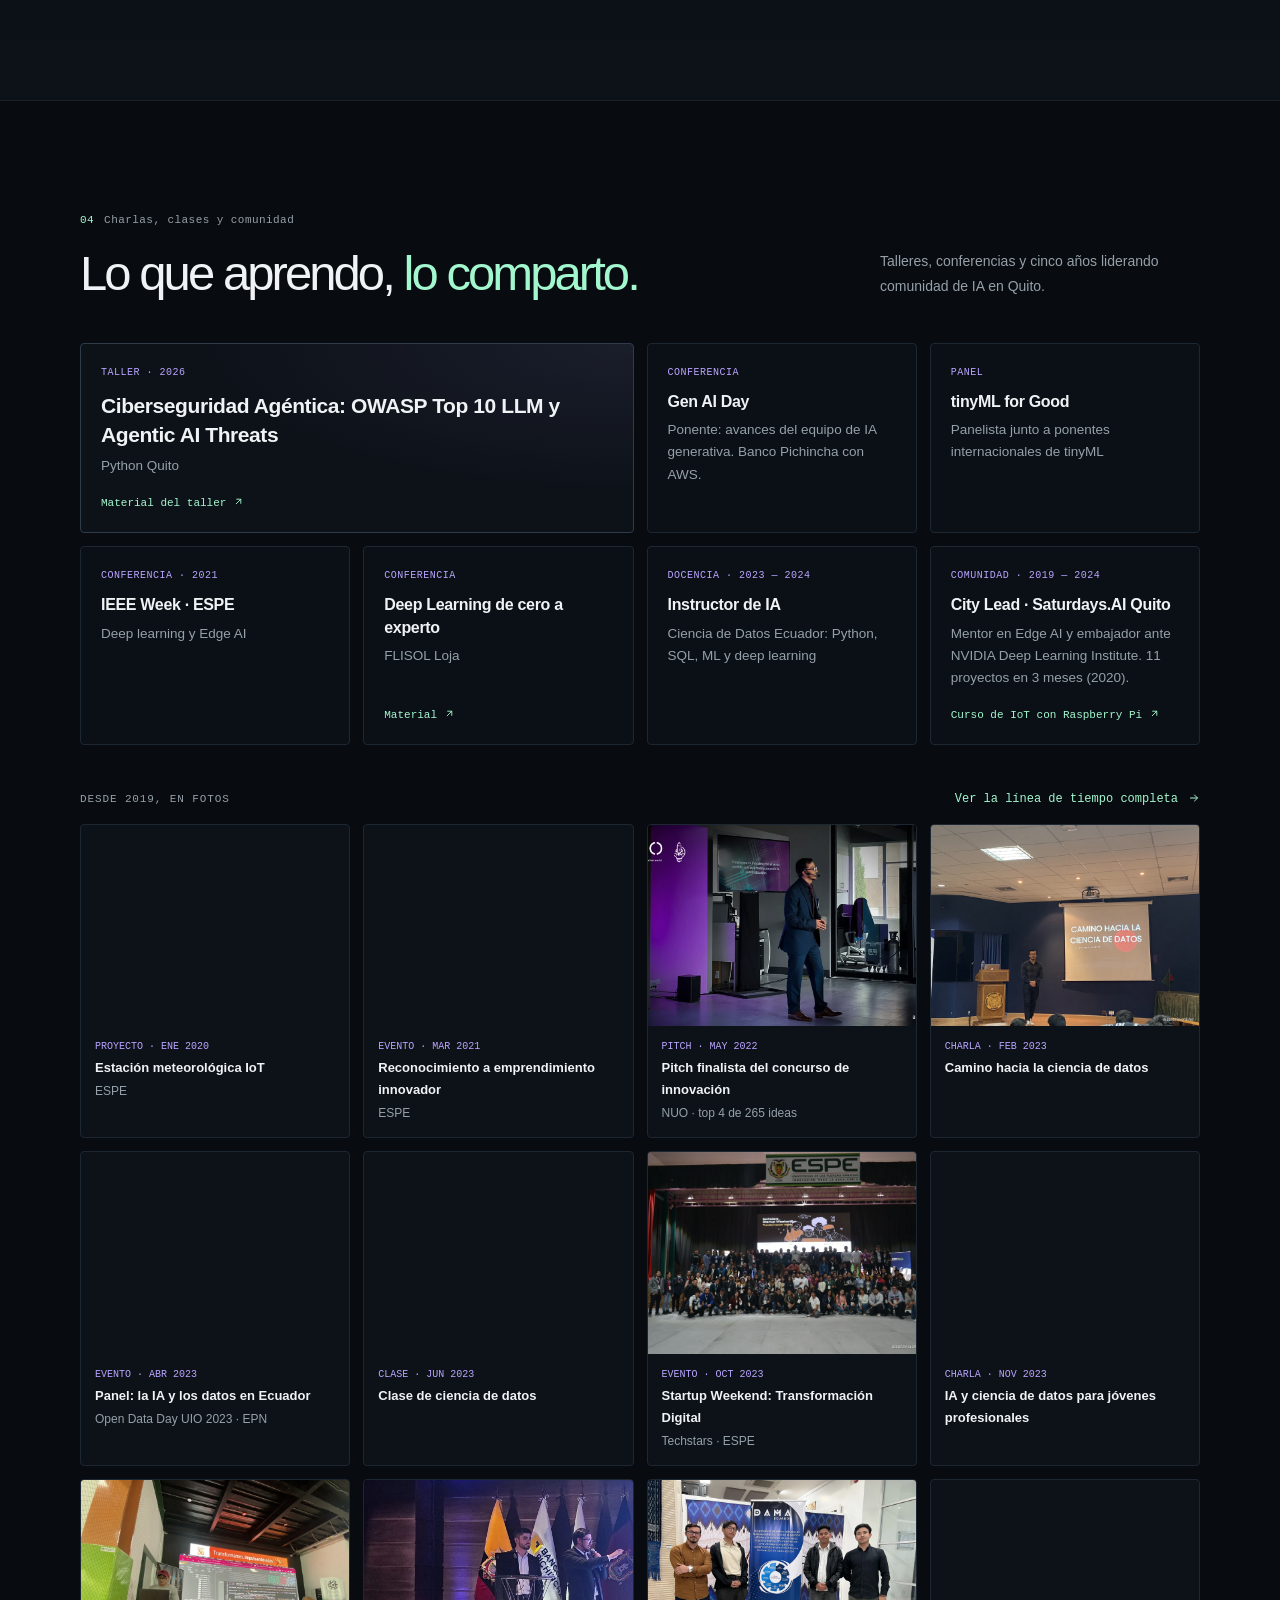
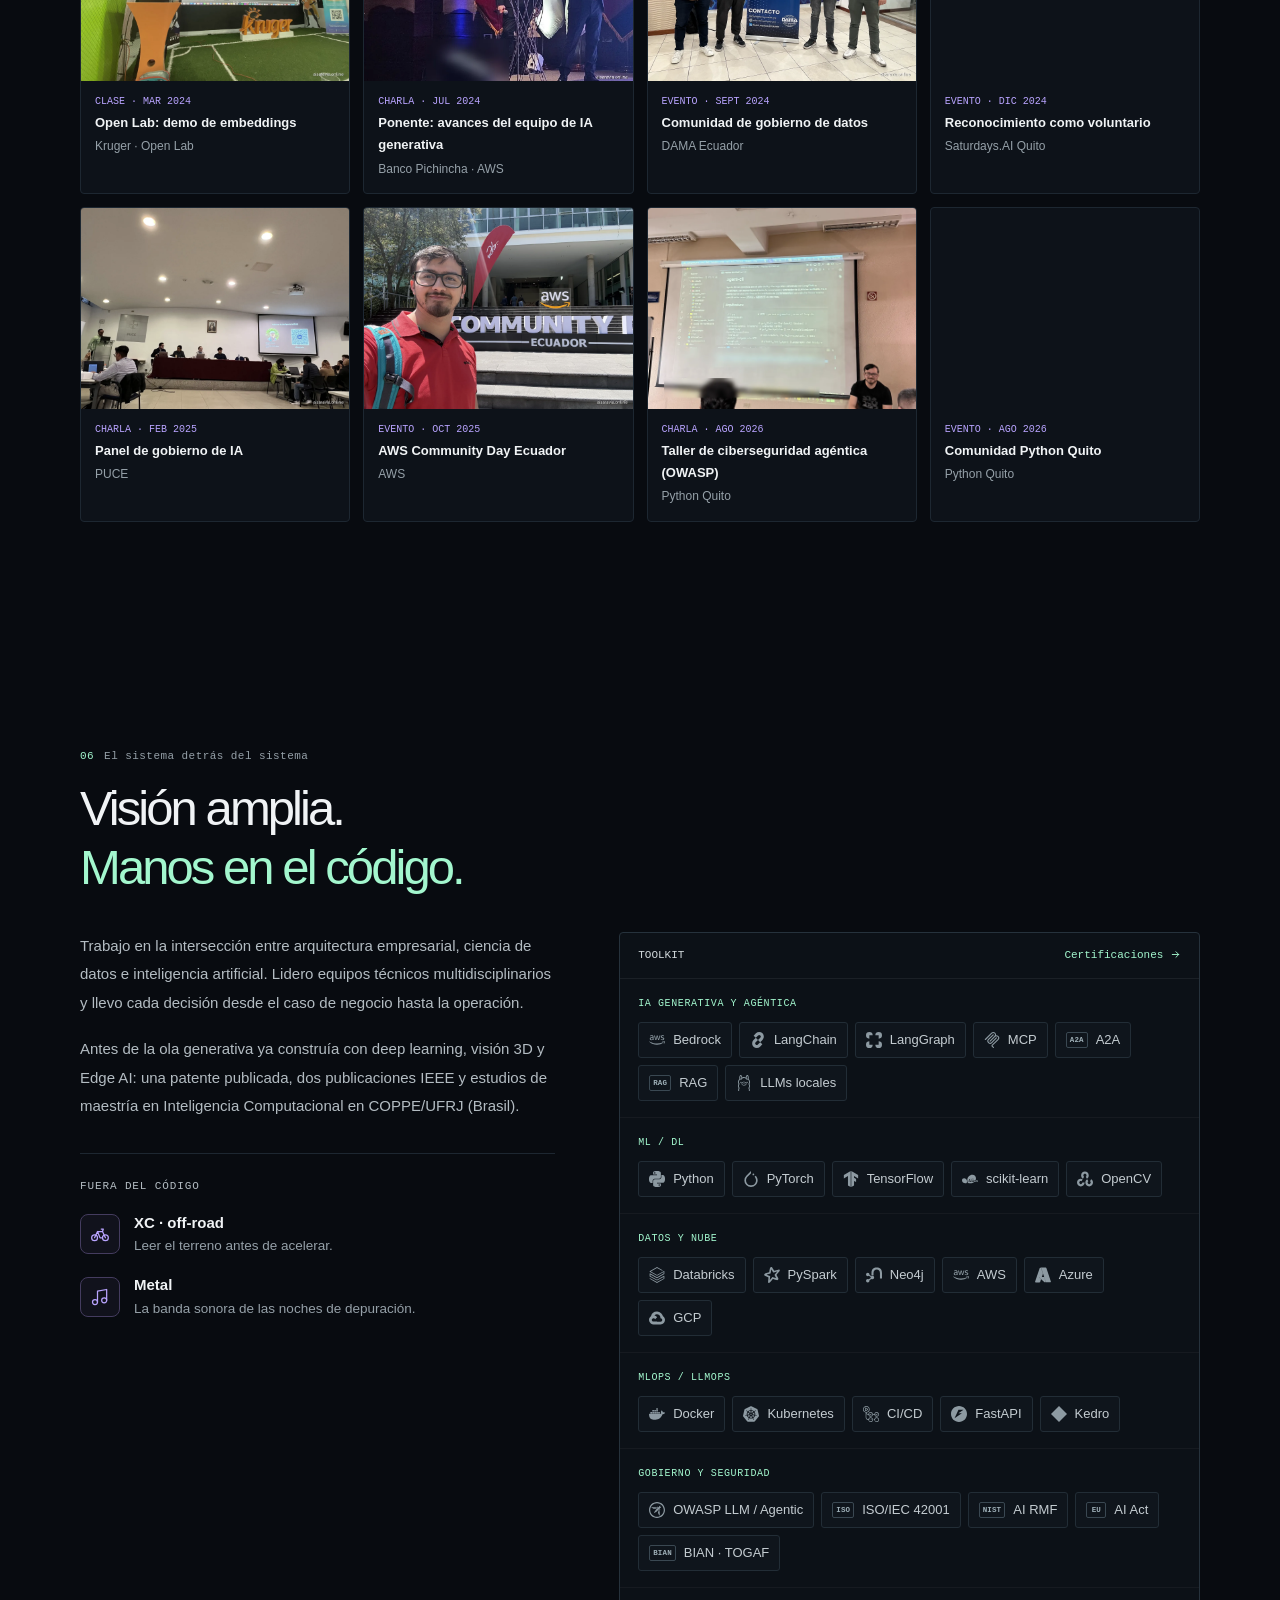
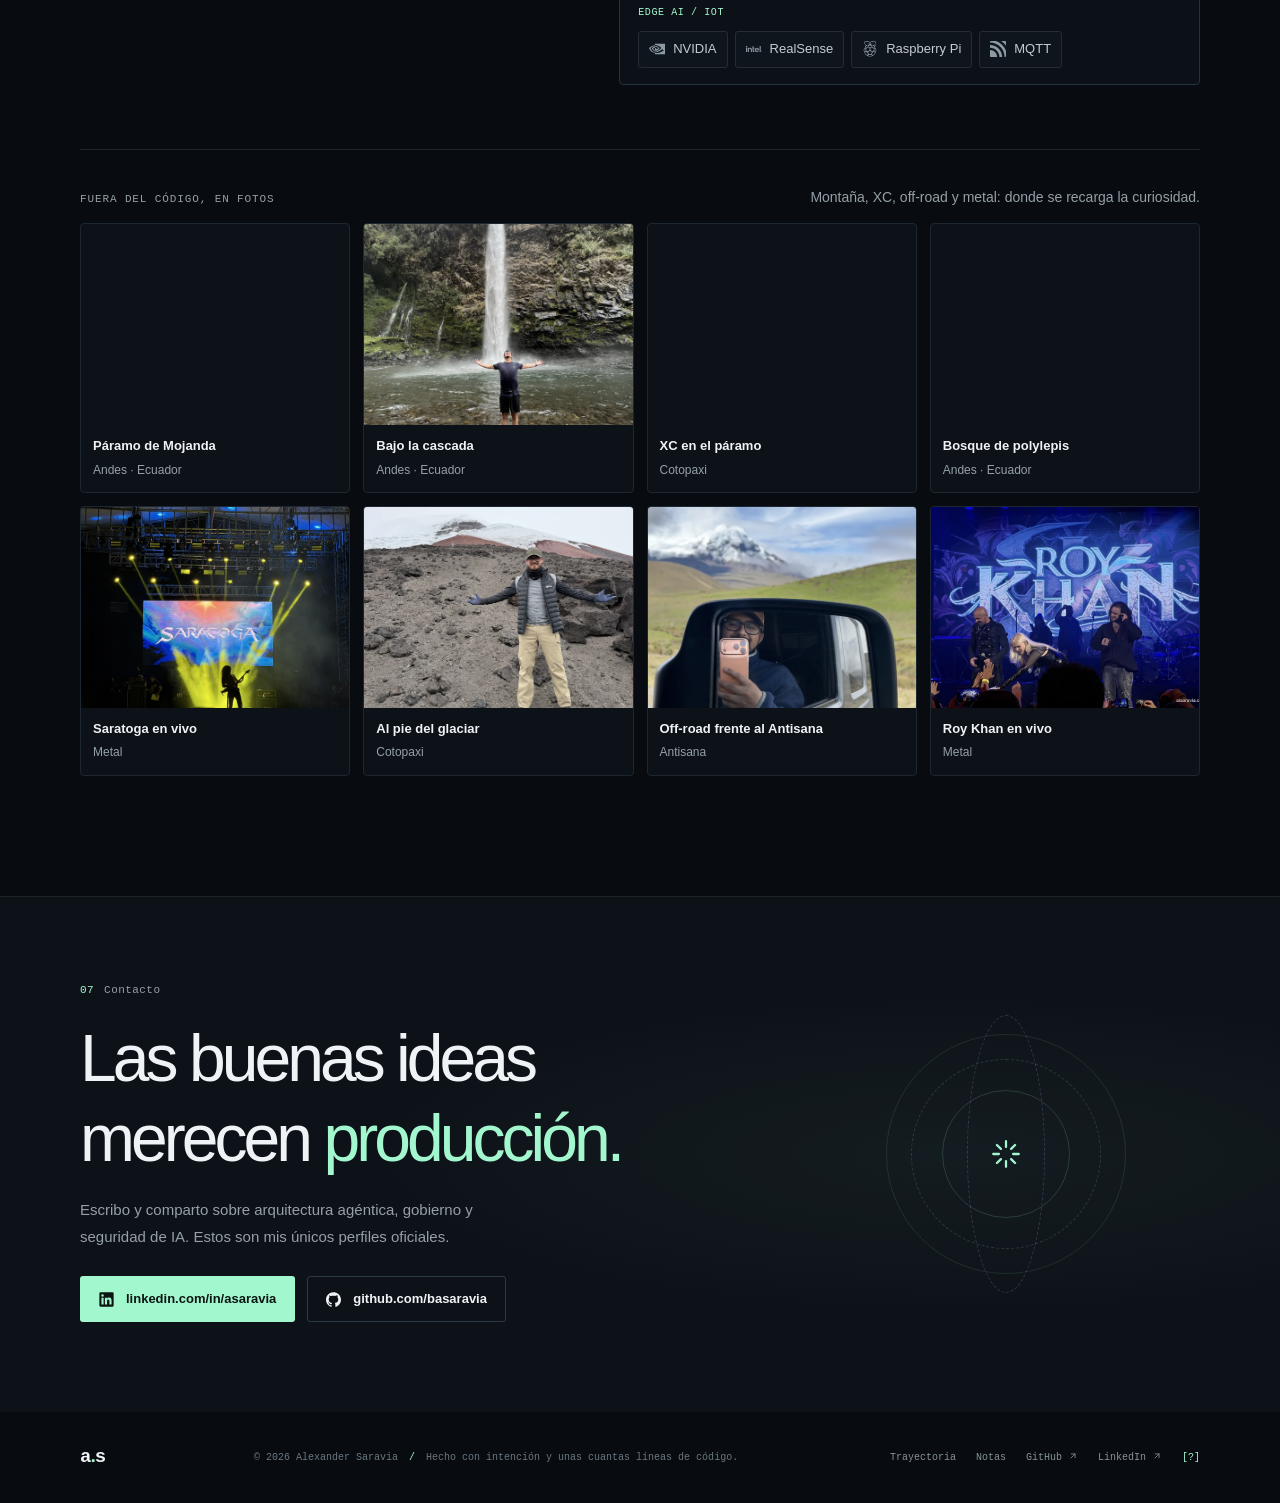
==== commit b6e76434: "Gen AI Day: participación como ponente de los avances del equipo de IA generativa" ====
--- a/index.html
+++ b/index.html
@@ -233,7 +233,7 @@
             <article class="talk-card">
               <span class="talk-kind" data-es="Conferencia" data-en="Conference">Conferencia</span>
               <h3>Gen AI Day</h3>
-              <p data-es="Banco Pichincha con AWS" data-en="Banco Pichincha with AWS">Banco Pichincha con AWS</p>
+              <p data-es="Ponente: avances del equipo de IA generativa. Banco Pichincha con AWS." data-en="Speaker: progress of the generative AI team. Banco Pichincha with AWS.">Ponente: avances del equipo de IA generativa. Banco Pichincha con AWS.</p>
             </article>
             <article class="talk-card">
               <span class="talk-kind" data-es="Panel" data-en="Panel">Panel</span>
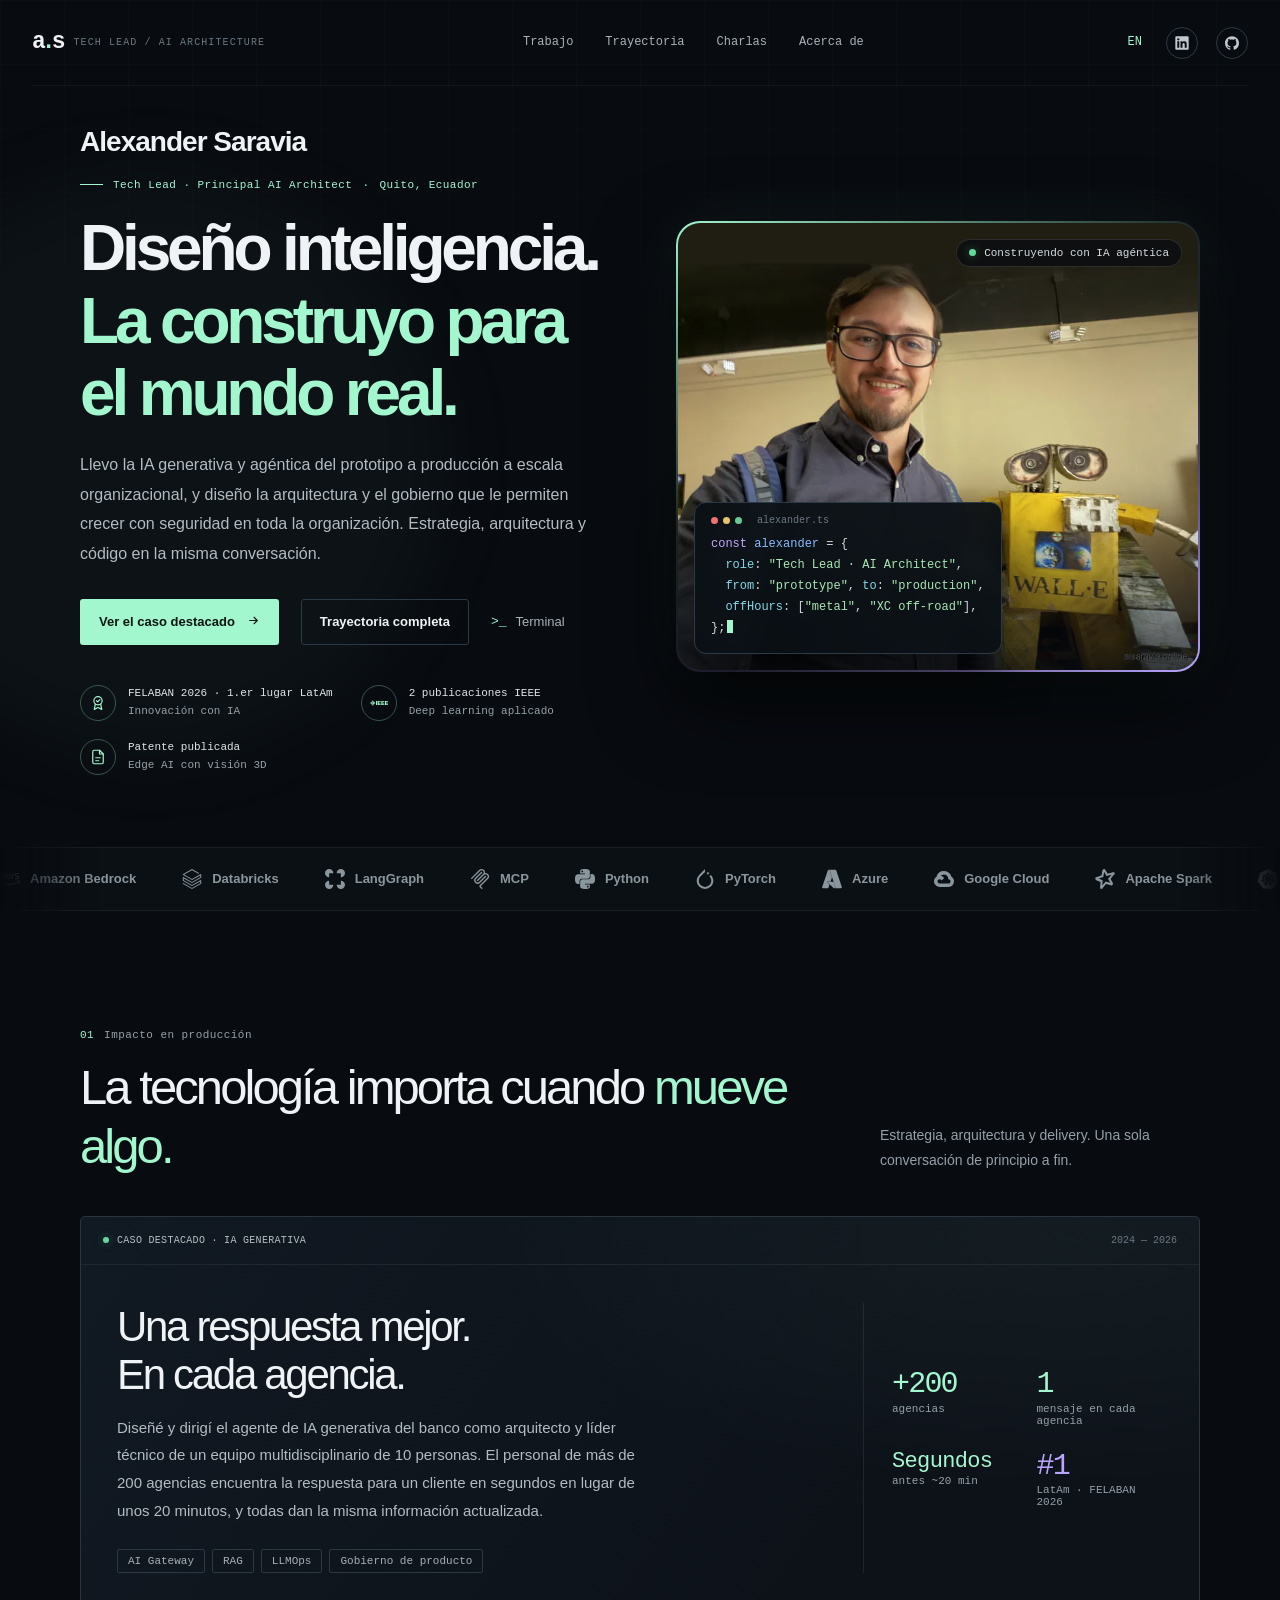
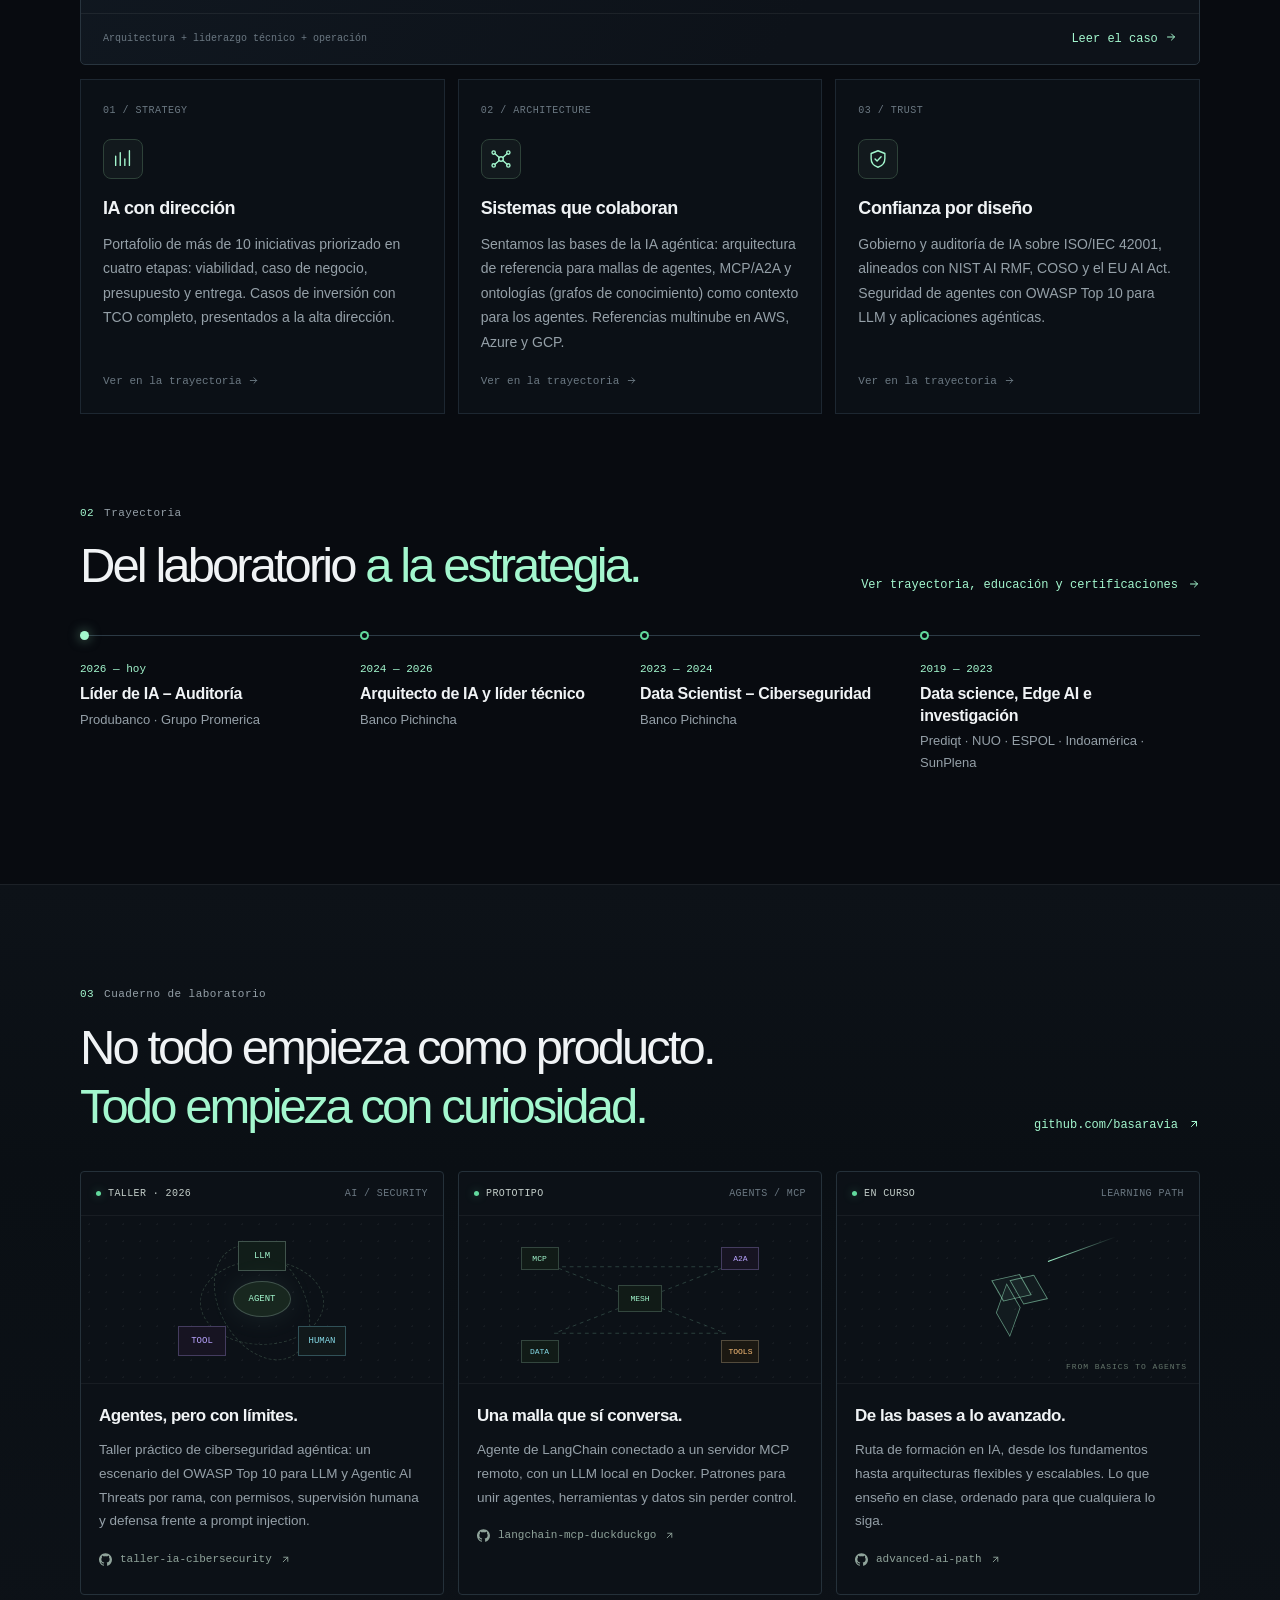
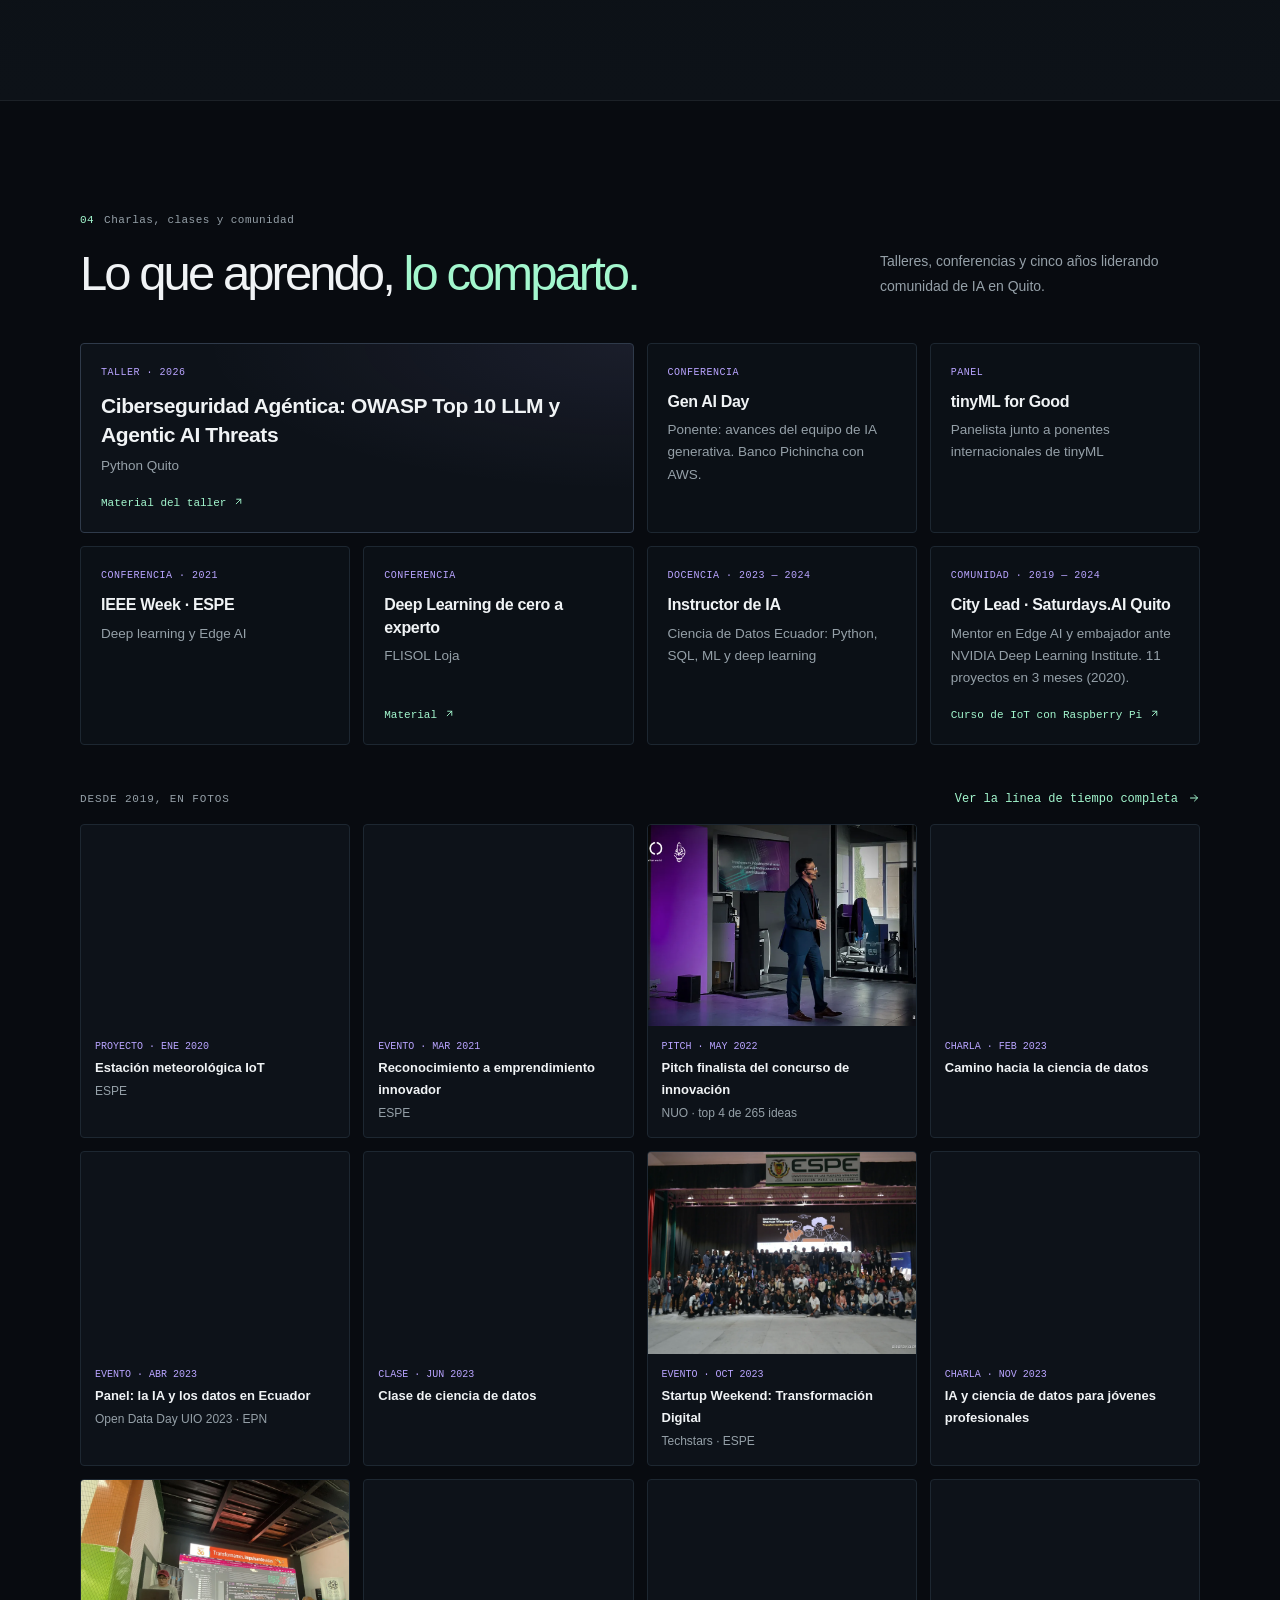
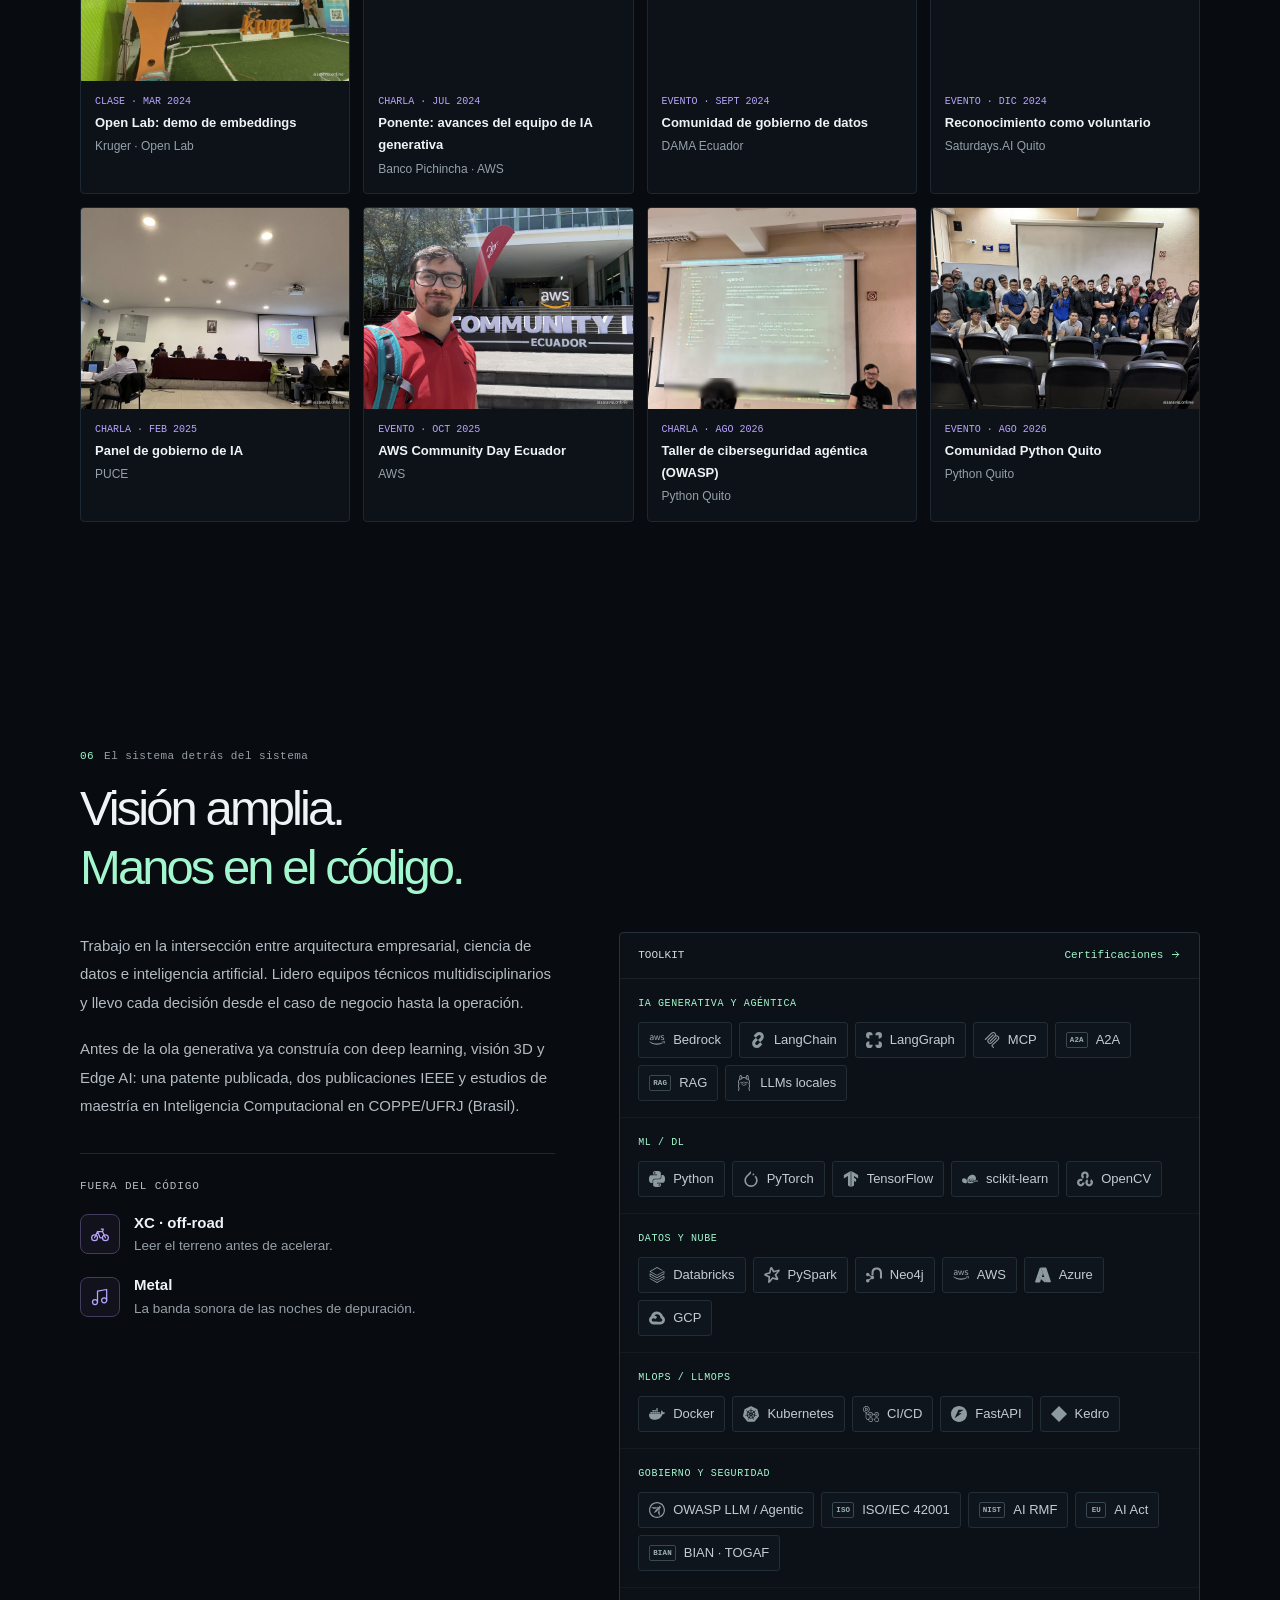
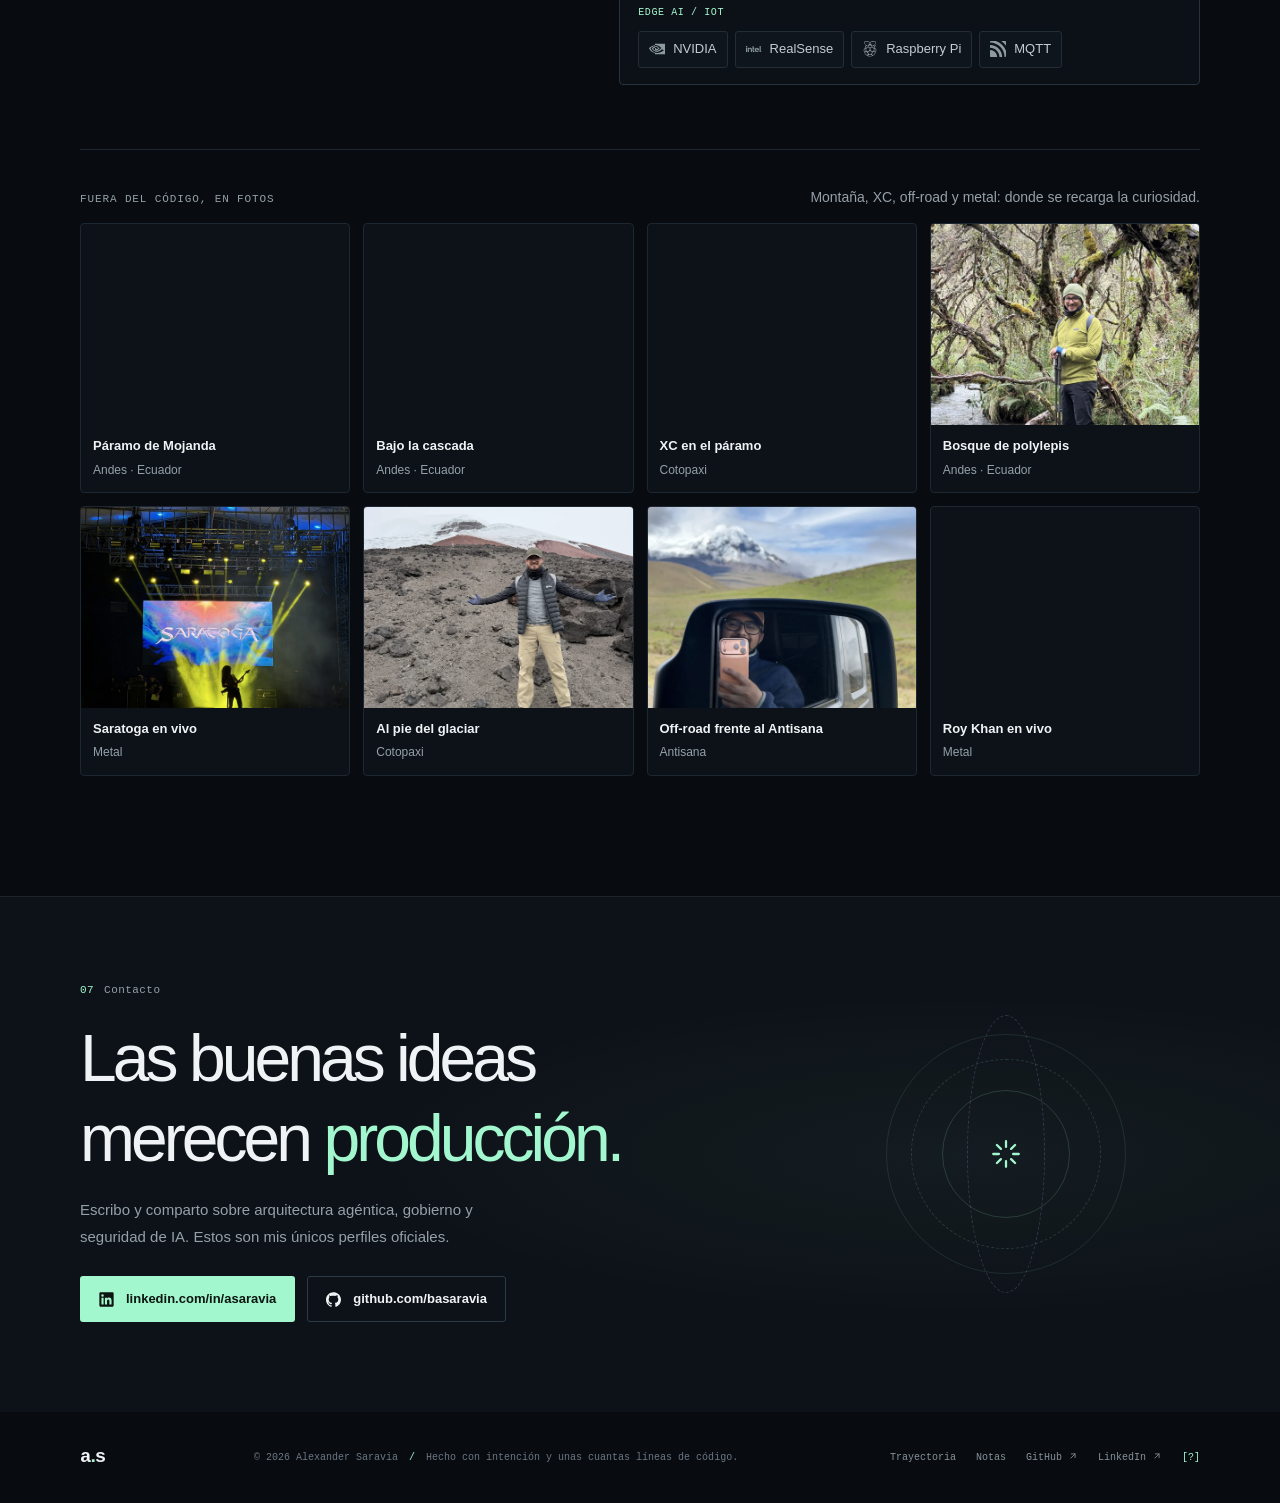
==== commit 266c6b45: "Auditoría de marca: menos detalle de procesos internos y textos coherentes - Inversiones «presentada" ====
--- a/index.html
+++ b/index.html
@@ -159,7 +159,7 @@
               <span class="card-index">01 / STRATEGY</span>
               <div class="work-icon" aria-hidden="true"><svg viewBox="0 0 24 24"><path d="M4 19V9m5 10V5m5 14v-7m5 7V3"/></svg></div>
               <h3 data-es="IA con dirección" data-en="AI with direction">IA con dirección</h3>
-              <p data-es="Portafolio de más de 10 iniciativas priorizado en cuatro etapas: viabilidad, caso de negocio, presupuesto y entrega. Inversiones con TCO completo, aprobadas por el directorio." data-en="A portfolio of 10+ initiatives prioritized through a four-stage gate: feasibility, business case, budget, and delivery. Investments with full TCO, approved by the board.">Portafolio de más de 10 iniciativas priorizado en cuatro etapas: viabilidad, caso de negocio, presupuesto y entrega. Inversiones con TCO completo, aprobadas por el directorio.</p>
+              <p data-es="Portafolio de más de 10 iniciativas priorizado en cuatro etapas: viabilidad, caso de negocio, presupuesto y entrega. Casos de inversión con TCO completo, presentados a la alta dirección." data-en="A portfolio of 10+ initiatives prioritized through a four-stage gate: feasibility, business case, budget, and delivery. Investment cases with full TCO, presented to senior leadership.">Portafolio de más de 10 iniciativas priorizado en cuatro etapas: viabilidad, caso de negocio, presupuesto y entrega. Casos de inversión con TCO completo, presentados a la alta dirección.</p>
               <span class="card-more" data-es="Ver en la trayectoria <i class='ico ico-arrow' aria-hidden='true'></i>" data-en="See in track record <i class='ico ico-arrow' aria-hidden='true'></i>">Ver en la trayectoria <i class='ico ico-arrow' aria-hidden='true'></i></span>
             </a>
             <a class="work-card" href="trayectoria.html#banco-pichincha">
@@ -202,7 +202,7 @@
               <a class="lab-card lab-feature" href="https://github.com/basaravia/taller-ia-cibersecurity" target="_blank" rel="noopener noreferrer">
                 <div class="lab-card-head"><span class="lab-status"><span class="status-dot" aria-hidden="true"></span><span data-es="TALLER · 2026" data-en="WORKSHOP · 2026">TALLER · 2026</span></span><span>AI / SECURITY</span></div>
                 <div class="lab-visual visual-agent" aria-hidden="true"><div class="node node-a">LLM</div><div class="node node-b">TOOL</div><div class="node node-c">HUMAN</div><div class="node-center">AGENT</div><span class="orbit orbit-one"></span><span class="orbit orbit-two"></span></div>
-                <div class="lab-copy"><h3 data-es="Agentes, pero con límites." data-en="Agents, with boundaries.">Agentes, pero con límites.</h3><p data-es="Taller práctico de ciberseguridad agéntica: un escenario del OWASP Top 10 para LLM y Agentic AI Threats por rama, con permisos, supervisión humana y defensa frente a prompt injection." data-en="A hands-on agentic security workshop: one OWASP Top 10 for LLM and Agentic AI Threats scenario per branch, covering permissions, human oversight, and prompt injection defenses.">Taller práctico de ciberseguridad agéntica: un escenario del OWASP Top 10 para LLM y Agentic AI Threats por rama, con permisos, supervisión humana y defensa frente a prompt injection.</p><span class="lab-meta"><svg aria-hidden="true"><use href="assets/icons.svg#github"/></svg>taller-ia-cibersecurity <i class='ico ico-external' aria-hidden='true'></i></span></div>
+                <div class="lab-copy"><h3 data-es="Agentes, pero con límites." data-en="Agents, with boundaries.">Agentes, pero con límites.</h3><p data-es="Taller práctico de ciberseguridad agéntica: un escenario del OWASP Top 10 para LLM y Agentic AI Threats por rama, con permisos, supervisión humana y defensa frente a prompt injection." data-en="A hands-on agentic security workshop: one OWASP Top 10 for LLM and Agentic AI Threats scenario per Git branch, covering permissions, human oversight, and prompt injection defenses.">Taller práctico de ciberseguridad agéntica: un escenario del OWASP Top 10 para LLM y Agentic AI Threats por rama, con permisos, supervisión humana y defensa frente a prompt injection.</p><span class="lab-meta"><svg aria-hidden="true"><use href="assets/icons.svg#github"/></svg>taller-ia-cibersecurity <i class='ico ico-external' aria-hidden='true'></i></span></div>
               </a>
               <a class="lab-card" href="https://github.com/basaravia/langchain-mcp-duckduckgo" target="_blank" rel="noopener noreferrer">
                 <div class="lab-card-head"><span class="lab-status"><span class="status-dot" aria-hidden="true"></span><span data-es="PROTOTIPO" data-en="PROTOTYPE">PROTOTIPO</span></span><span>AGENTS / MCP</span></div>
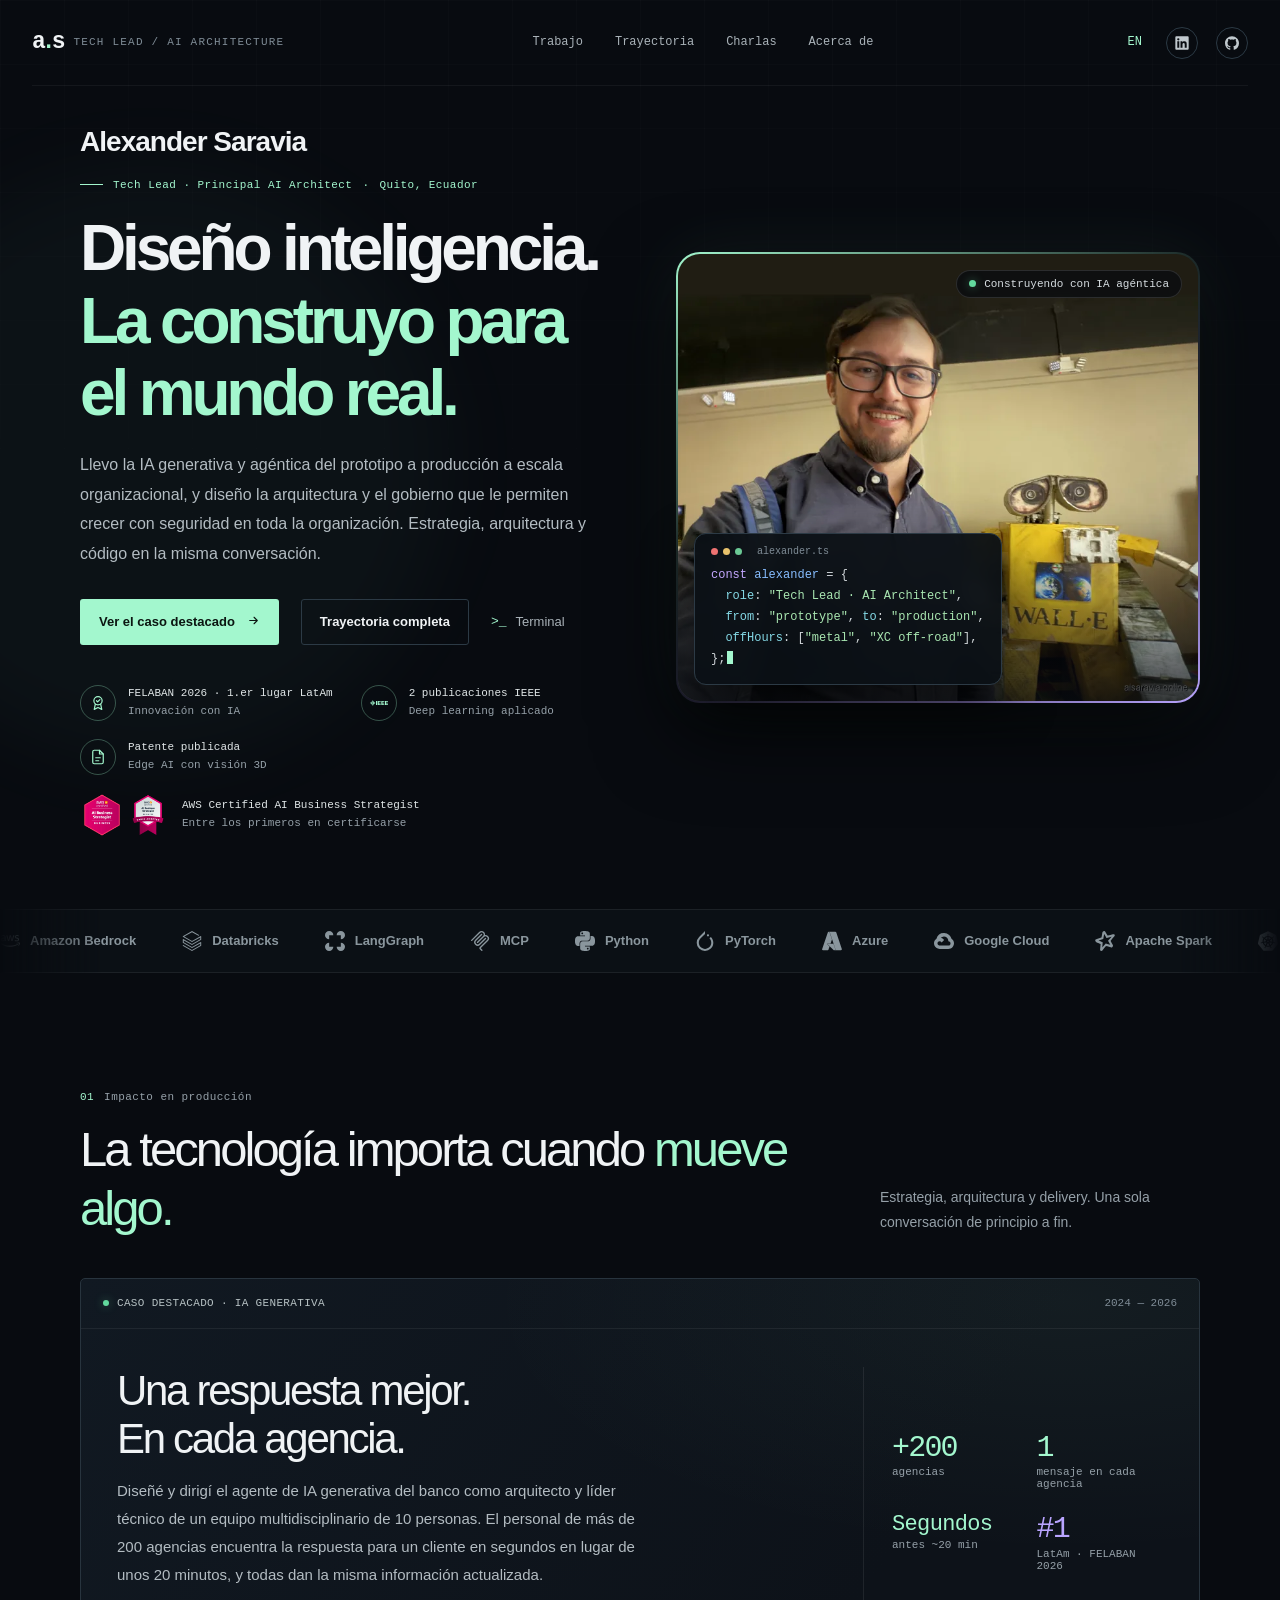
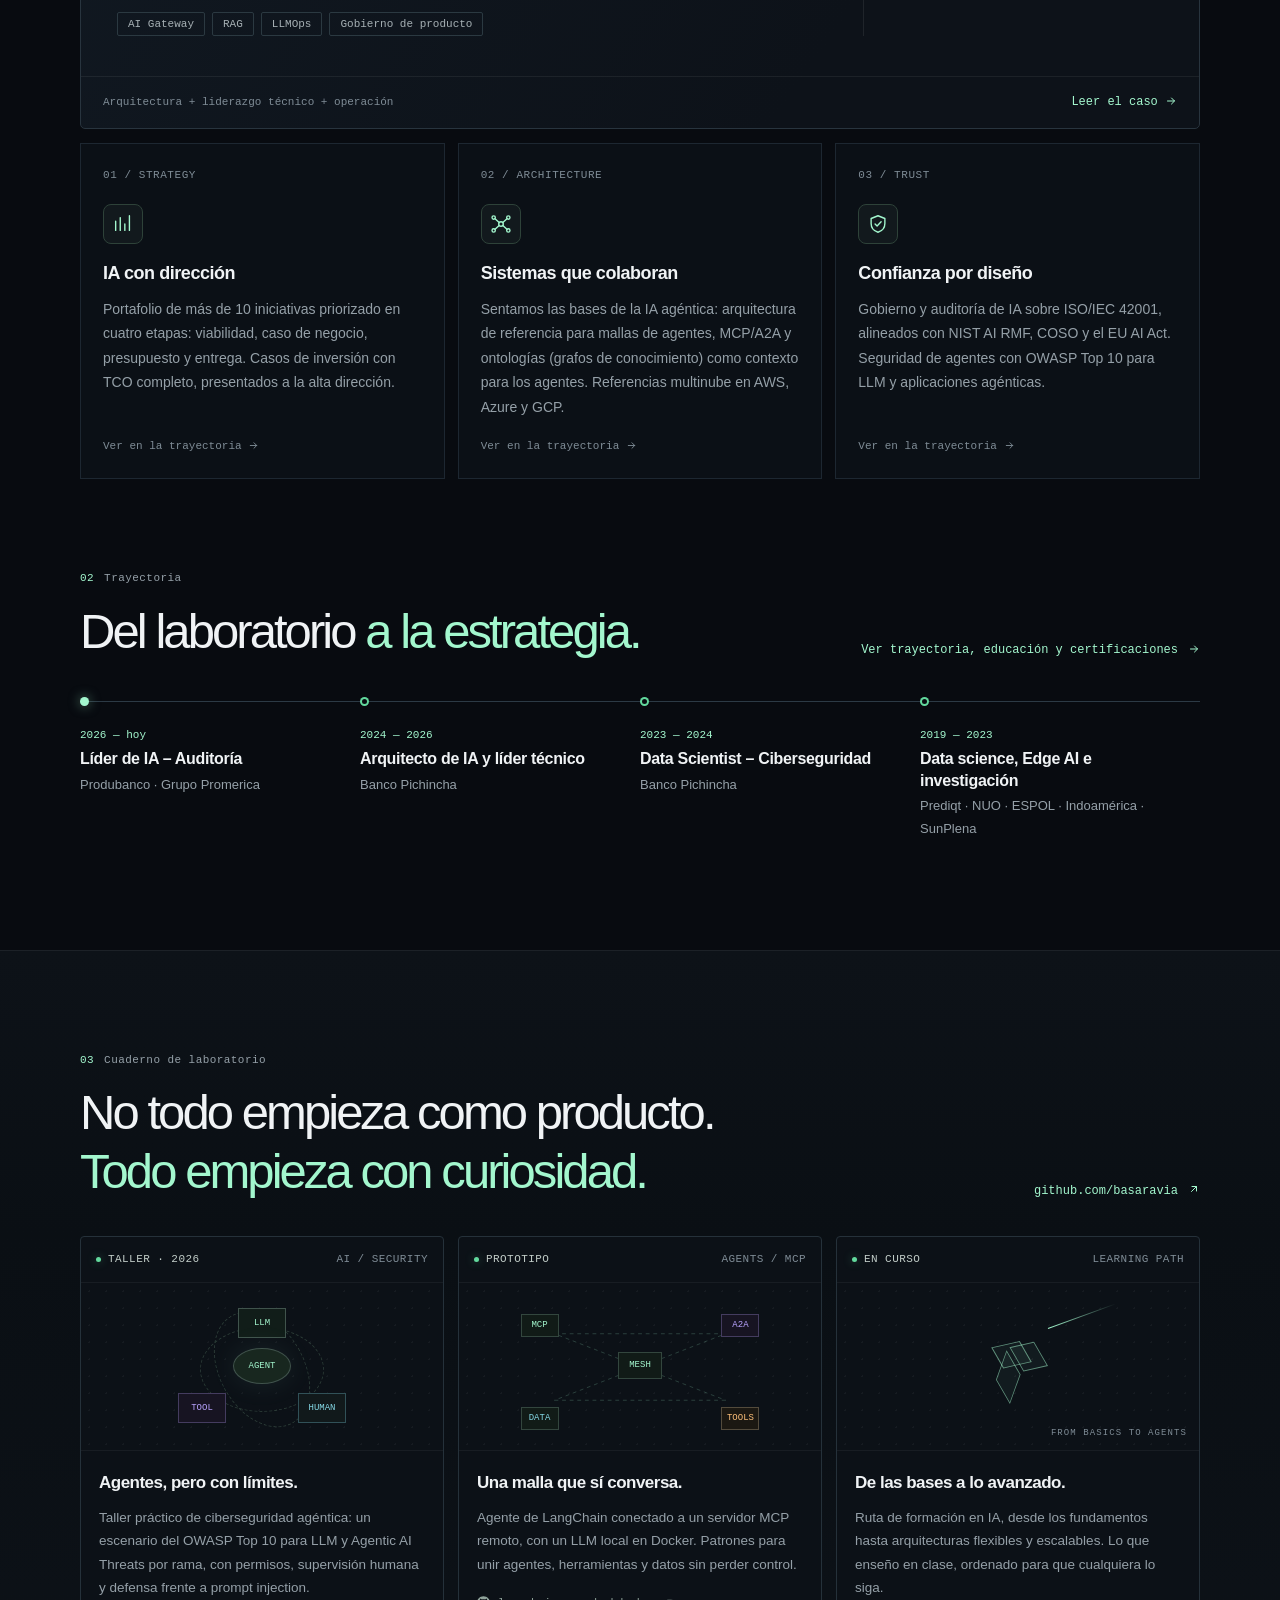
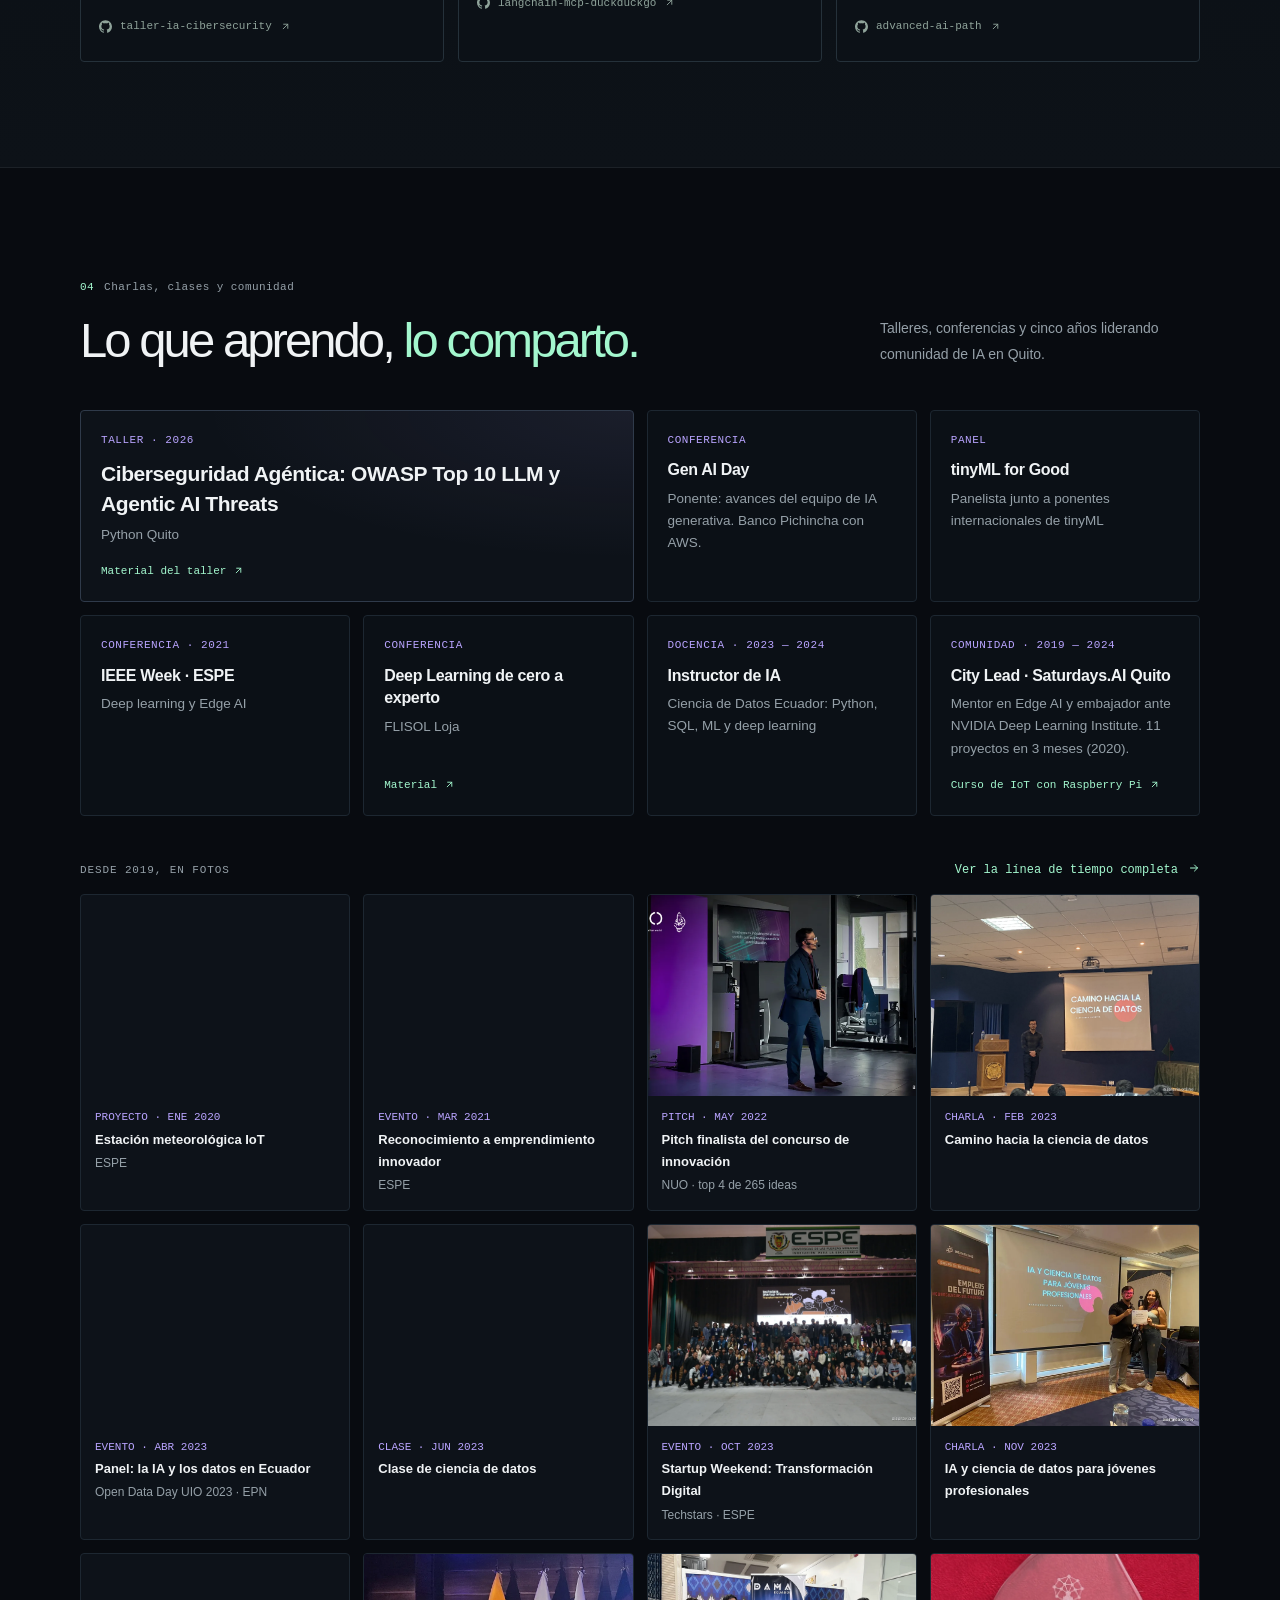
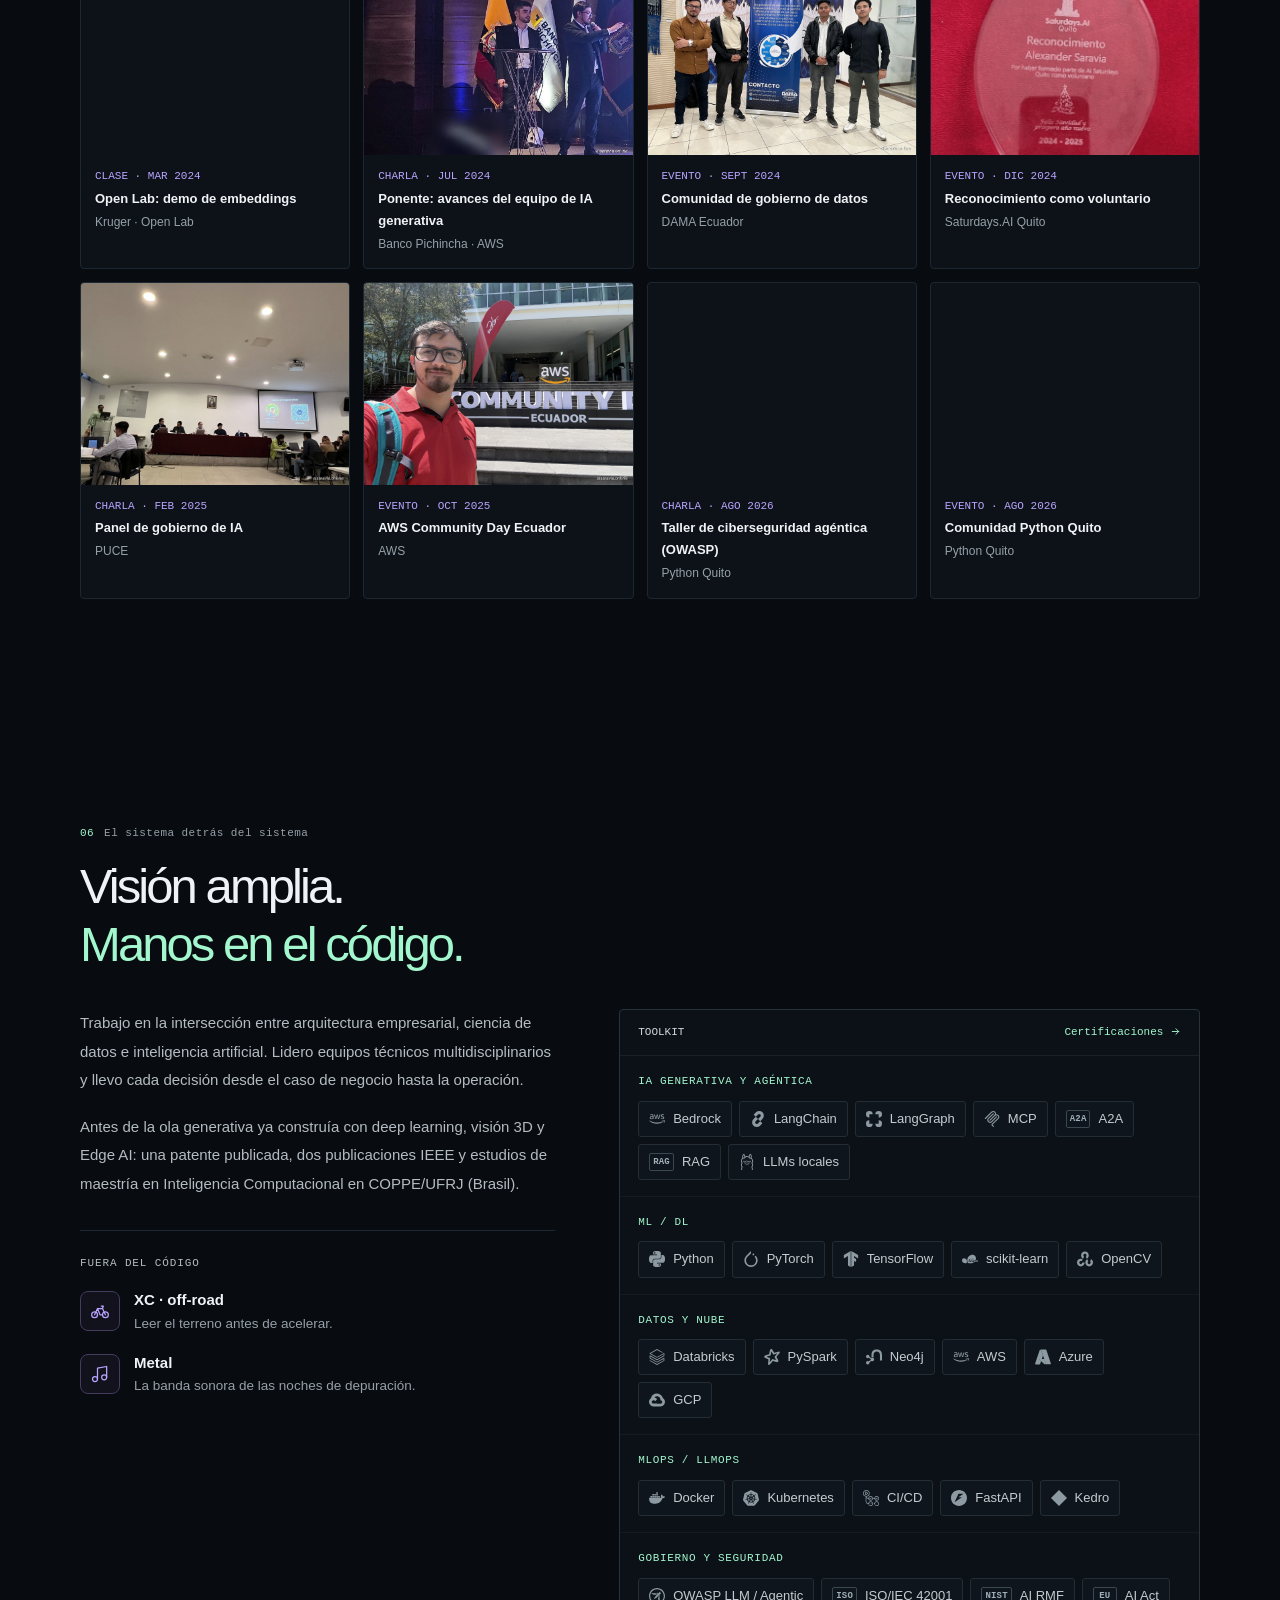
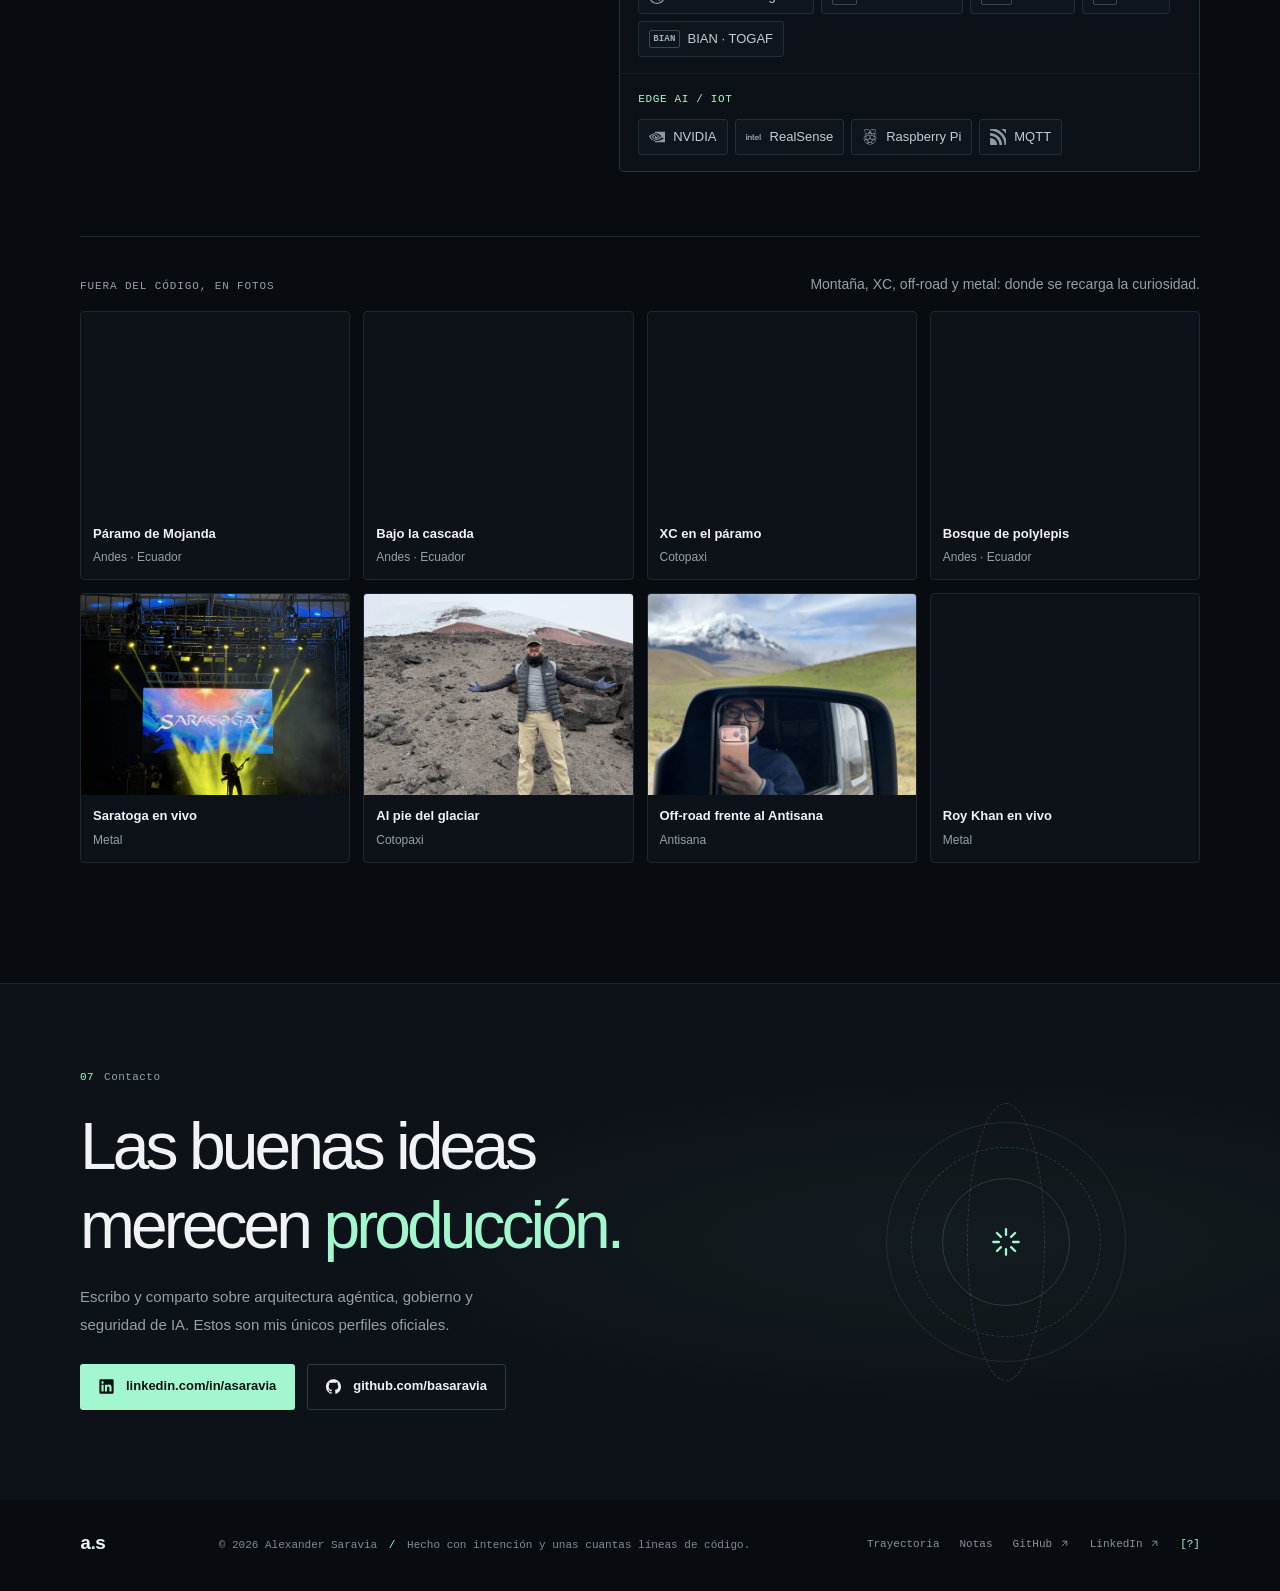
==== commit dc0b7771: "Certificación AWS AI Business Strategist con insignias de Credly Agrega la certificación y la insign" ====
--- a/index.html
+++ b/index.html
@@ -86,6 +86,7 @@
               <li><span class="proof-award" aria-hidden="true"><svg class='' aria-hidden='true'><use href='assets/icons.svg#i-award'/></svg></span><p><strong data-es="FELABAN 2026 · 1.er lugar LatAm" data-en="FELABAN 2026 · 1st in LatAm">FELABAN 2026 · 1.er lugar LatAm</strong><br><span data-es="Innovación con IA" data-en="Innovation with AI">Innovación con IA</span></p></li>
               <li><span class="proof-award" aria-hidden="true"><svg><use href="assets/icons.svg#ieee"/></svg></span><p><strong data-es="2 publicaciones IEEE" data-en="2 IEEE papers">2 publicaciones IEEE</strong><br><span data-es="Deep learning aplicado" data-en="Applied deep learning">Deep learning aplicado</span></p></li>
               <li><span class="proof-award" aria-hidden="true"><svg class='' aria-hidden='true'><use href='assets/icons.svg#i-patent'/></svg></span><p><strong data-es="Patente publicada" data-en="Published patent">Patente publicada</strong><br><span data-es="Edge AI con visión 3D" data-en="Edge AI with 3D vision">Edge AI con visión 3D</span></p></li>
+              <li class="proof-badges"><span class="proof-badge-imgs"><a href="https://www.credly.com/badges/36add866-eb8c-401e-a20c-d27e5a07c8c7" target="_blank" rel="noopener noreferrer"><img src="assets/badges/aws-certified-ai-business-strategist.webp" width="44" height="44" alt="AWS Certified AI Business Strategist" loading="lazy"></a><a href="https://www.credly.com/badges/dd3a8a08-1456-4da7-801c-3f0feb5091c0" target="_blank" rel="noopener noreferrer"><img src="assets/badges/aws-certified-ai-business-strategist-early-adopter.webp" width="44" height="44" alt="AWS Certified AI Business Strategist Early Adopter" loading="lazy"></a></span><p><strong><a href="trayectoria.html#certificaciones" data-es="AWS Certified AI Business Strategist" data-en="AWS Certified AI Business Strategist">AWS Certified AI Business Strategist</a></strong><br><span data-es="Entre los primeros en certificarse" data-en="Among the first to certify">Entre los primeros en certificarse</span></p></li>
             </ul>
           </div>
 
--- a/styles.css
+++ b/styles.css
@@ -10,7 +10,7 @@
   --text: #f0f3f5;
   --body: #b3bcc2;
   --muted: #95a0a8;
-  --quiet: #6b7882;
+  --quiet: #7f8c96; /* 5,7:1 sobre el fondo (WCAG AA) */
   --mint: #a3f7ce;
   --mint-dark: #62d99d;
   --violet: #b9a4ff;
@@ -94,6 +94,10 @@
 .proof-award svg { width: 18px; height: 18px; }
 .hero-proof p { margin: 0; color: var(--muted); font-size: 11px; line-height: 1.6; }
 .hero-proof strong { color: #e0e6e7; font-weight: 400; }
+.proof-badge-imgs { display: flex; flex: none; gap: 2px; }
+.proof-badge-imgs img { display: block; width: 44px; height: 44px; }
+.hero-proof strong a { color: inherit; }
+.hero-proof strong a:hover { color: var(--mint); }
 
 .editor-card { position: relative; z-index: 1; overflow: hidden; border: 1px solid #26323c; border-radius: 7px; background: #0b1016ed; box-shadow: 0 28px 90px #0008, 0 0 60px #a3f7ce0a; transform: perspective(1200px) rotateY(-3deg) rotateX(1deg); }
 .editor-titlebar { position: relative; display: flex; height: 42px; align-items: center; padding: 0 14px; border-bottom: 1px solid #1b242d; background: #10161e; color: var(--quiet); font-size: 11px; }
@@ -106,7 +110,7 @@
 .tab-close { margin-left: 3px; color: var(--quiet); font-size: 14px; }
 .editor-kebab { margin-left: auto; font-size: 18px; letter-spacing: 2px; }
 .editor-body { display: grid; grid-template-columns: 46px 1fr; min-height: 335px; padding: 24px 16px 22px 0; }
-.editor-gutter { color: #48535d; font: 11px/2.04 var(--mono); text-align: right; padding-right: 16px; user-select: none; }
+.editor-gutter { color: #5d6b75; font: 11px/2.04 var(--mono); text-align: right; padding-right: 16px; user-select: none; }
 .editor-body pre { overflow-x: auto; margin: 0; color: #d3d8dc; font: 12px/2.04 var(--mono); }
 .code-purple { color: #c5a8ff; }
 .code-blue { color: #87bdff; }
@@ -216,7 +220,7 @@
 .edge-cube i:nth-child(1) { top: 0; left: 16px; transform: skewY(30deg) scaleY(.86); }
 .edge-cube i:nth-child(2) { top: 14px; left: 2px; transform: skewY(-30deg) scaleX(.86); }
 .edge-cube i:nth-child(3) { top: 14px; left: 30px; transform: skewY(30deg) scaleX(.86); }
-.edge-label { position: absolute; right: 12px; bottom: 12px; color: #64756b; font: 8px var(--mono); letter-spacing: .12em; }
+.edge-label { position: absolute; right: 12px; bottom: 12px; color: var(--quiet); font: 8px var(--mono); letter-spacing: .12em; }
 .edge-ray { position: absolute; top: 45px; left: calc(50% + 30px); width: 72px; height: 1px; background: linear-gradient(90deg, var(--mint), transparent); transform: rotate(-20deg); transform-origin: left; }
 .lab-copy { padding: 18px 18px 20px; }
 .lab-copy h3 { margin-bottom: 8px; font-size: 17px; font-weight: 600; letter-spacing: -.03em; }
@@ -401,6 +405,15 @@
 .cert-list li svg, .cert-list .mono-badge { width: 22px; height: 22px; flex: none; color: #9fb0b8; }
 .cert-list .mono-badge { height: 18px; }
 .cert-list small { margin-left: auto; color: var(--quiet); font: 11px var(--mono); white-space: nowrap; }
+.cert-featured { display: flex; align-items: center; gap: 28px; margin: 0 0 28px; padding: 24px 0; border-top: 1px solid var(--line); border-bottom: 1px solid var(--line); }
+.cert-badges { display: flex; flex: none; gap: 8px; }
+.cert-featured img { width: 128px; height: 128px; flex: none; }
+.cert-kicker { margin: 0 0 6px !important; color: var(--mint) !important; font: 12px var(--mono) !important; letter-spacing: .04em; text-transform: uppercase; }
+.cert-claim { color: var(--body) !important; font-size: 15px !important; }
+.cert-meta { font-size: 12.5px !important; }
+.cert-links { display: flex; flex-wrap: wrap; gap: 8px 24px; margin: 0 !important; }
+.cert-featured h3 { margin: 0 0 8px; font-size: 17px; font-weight: 600; letter-spacing: -.02em; }
+.cert-featured p { max-width: 56ch; margin: 0 0 12px; color: var(--muted); font-size: 14px; line-height: 1.7; }
 
 /* Caso de estudio */
 .case-stats { display: grid; grid-template-columns: repeat(4, 1fr); margin-top: 44px; border: 1px solid var(--line-bright); border-radius: 4px; }
@@ -497,6 +510,8 @@
   .stat strong { font-size: 26px; }
   .feature-topline, .feature-bottom { padding-inline: 15px; }
   .work-grid, .lab-grid, .notes-grid, .talk-grid, .card-grid, .cert-list { grid-template-columns: 1fr; }
+  .cert-featured { flex-direction: column; align-items: flex-start; gap: 16px; }
+  .cert-badges img { width: 104px; height: 104px; }
   .talk-feature { grid-column: auto; }
   .work-card { min-height: auto; }
   .path-list { grid-template-columns: 1fr; }
@@ -653,3 +668,37 @@
 
 .stat-word strong { font-size: 22px !important; letter-spacing: -.03em !important; }
 .case-source { margin: 14px 0 0; color: var(--quiet); font: 11px var(--mono); }
+
+/* ================================================================
+   Accesibilidad (pautas de UI/UX Pro Max: contraste, tamaño de texto y áreas táctiles)
+   ================================================================ */
+/* Etiquetas en mono: nunca por debajo de 11 px (y 12 px en pantallas táctiles) */
+.card-index, .gallery-kind, .talk-kind, .lab-card-head, .feature-topline, .feature-bottom, .stat > span, .footer > p, .footer-links, .wordmark-label { font-size: 11px !important; }
+.mono-badge { font-size: 9px; height: 18px; min-width: 24px; }
+.stack-label { font-size: 11px; }
+.edge-label, .mesh-node, .mesh-center, .node, .node-center { font-size: 9px; }
+
+/* Áreas táctiles de al menos 44 px en pantallas táctiles, sin cambiar el aspecto */
+@media (pointer: coarse) {
+  .main-nav a, .language-toggle, .footer-links a, .footer-links button, .page-toc a, .breadcrumb a { display: inline-flex; align-items: center; min-height: 44px; }
+  .main-nav { gap: 6px; }
+  .main-nav a { padding-inline: 8px; }
+  .language-toggle { min-width: 44px; justify-content: center; }
+  .icon-link { width: 44px; height: 44px; }
+  .icon-link svg { width: 16px; height: 16px; }
+  .wordmark { min-height: 44px; }
+  .text-button { min-height: 44px; }
+  .stack-label { font-size: 12px; }
+  .inline-link, .talk-link, .role-link, .info-card a.more, .card-more { display: inline-flex; align-items: center; min-height: 44px; }
+  .page-toc { gap: 10px; }
+  .page-toc a { padding-inline: 14px; }
+  .footer-links { gap: 4px 14px; }
+  .card-index, .gallery-kind, .talk-kind, .lab-card-head, .stat > span, .footer > p, .footer-links, .note-meta, .kicker, .cert-list small, .path-years, .role-when, .section-number, .eyebrow { font-size: 12px !important; }
+}
+@media (pointer: coarse) and (max-width: 430px) {
+  .topbar { gap: 8px; }
+  .top-actions { gap: 2px; }
+  .main-nav { gap: 0; }
+  .main-nav a { padding-inline: 7px; }
+  .icon-link { border-color: transparent; }
+}
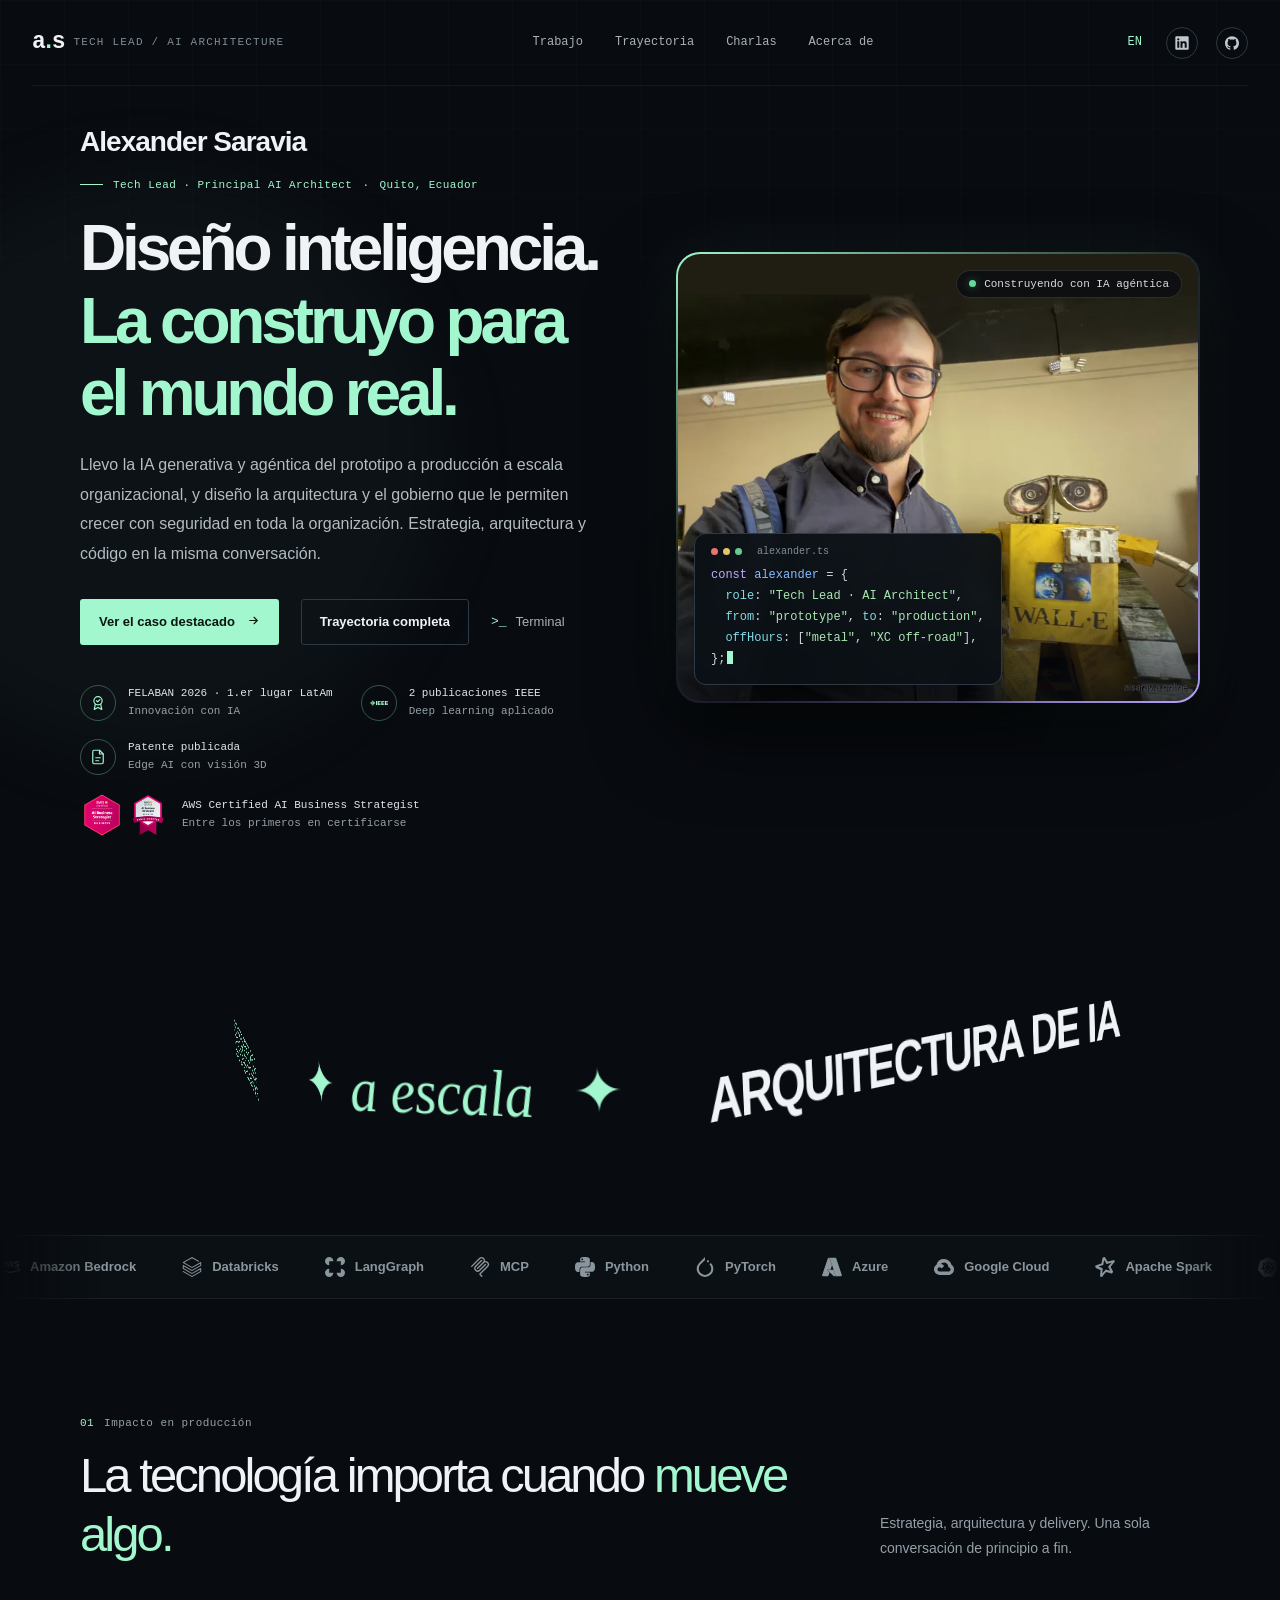
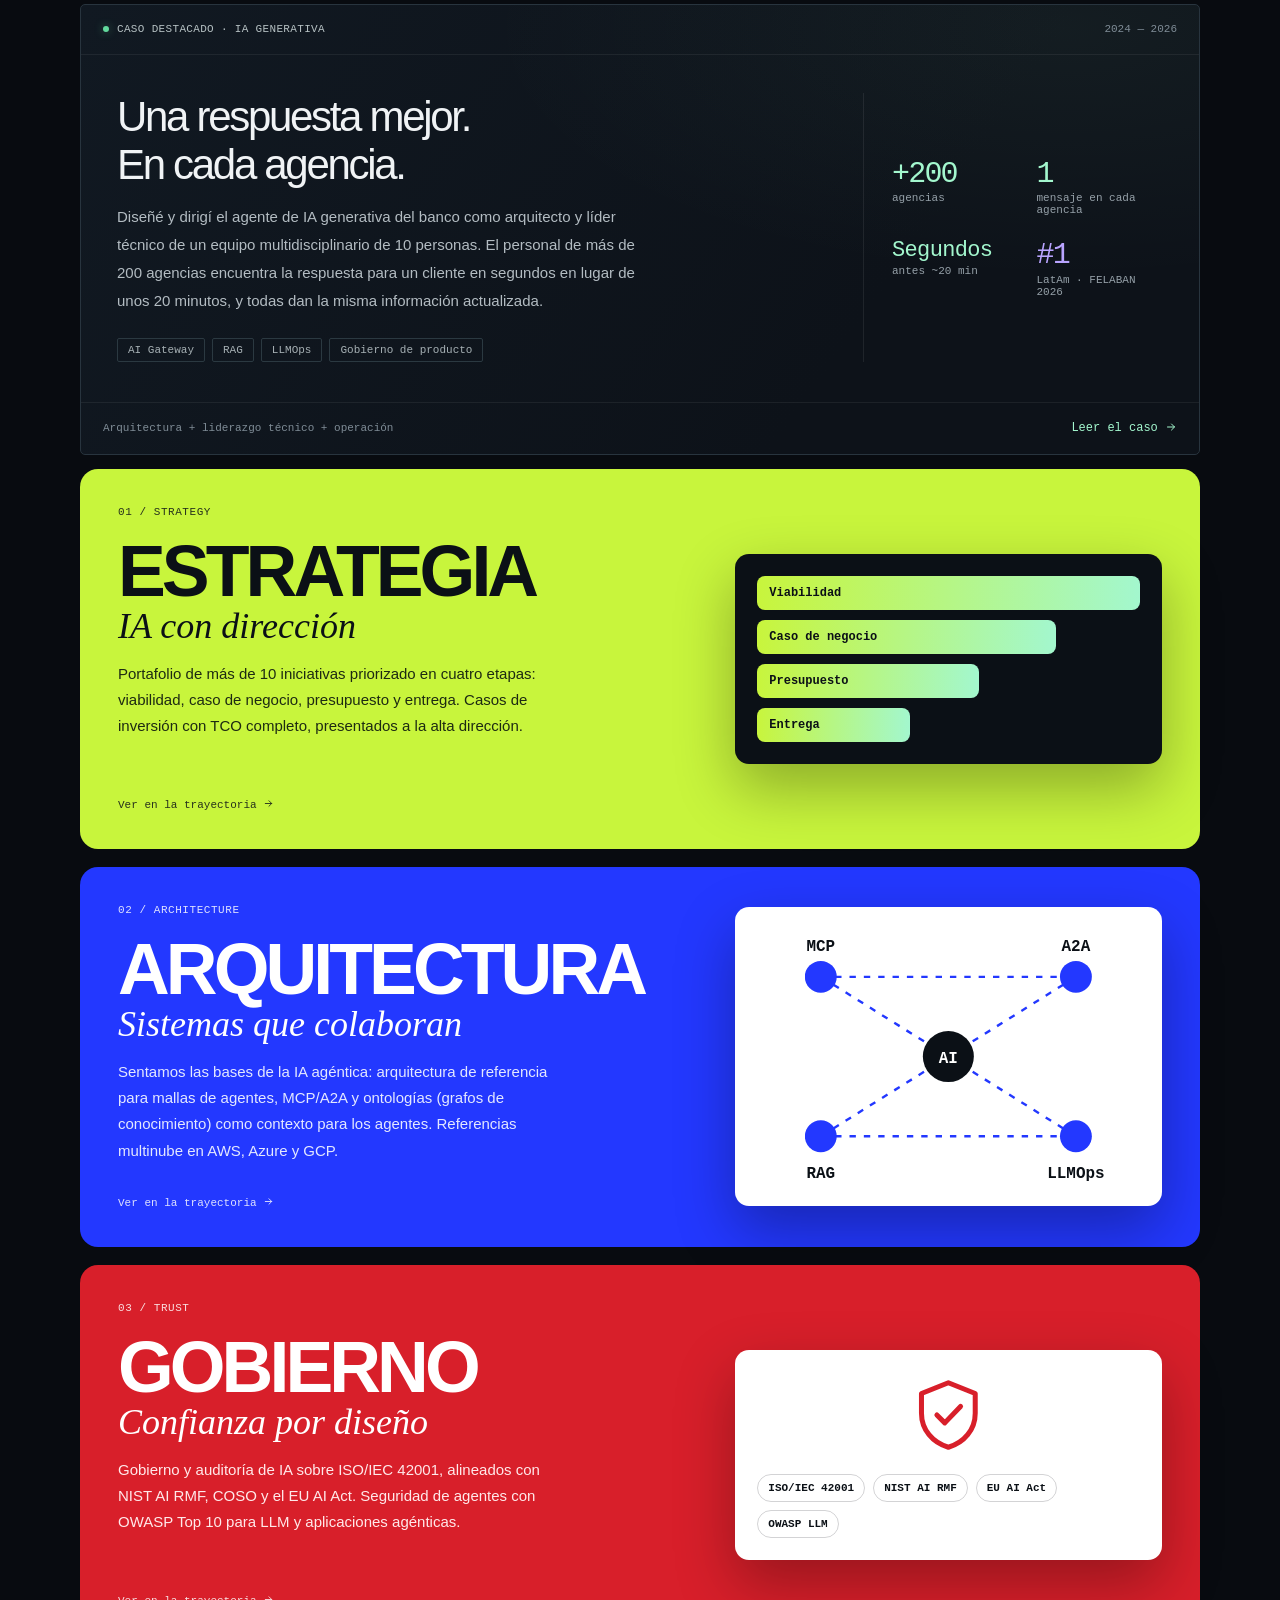
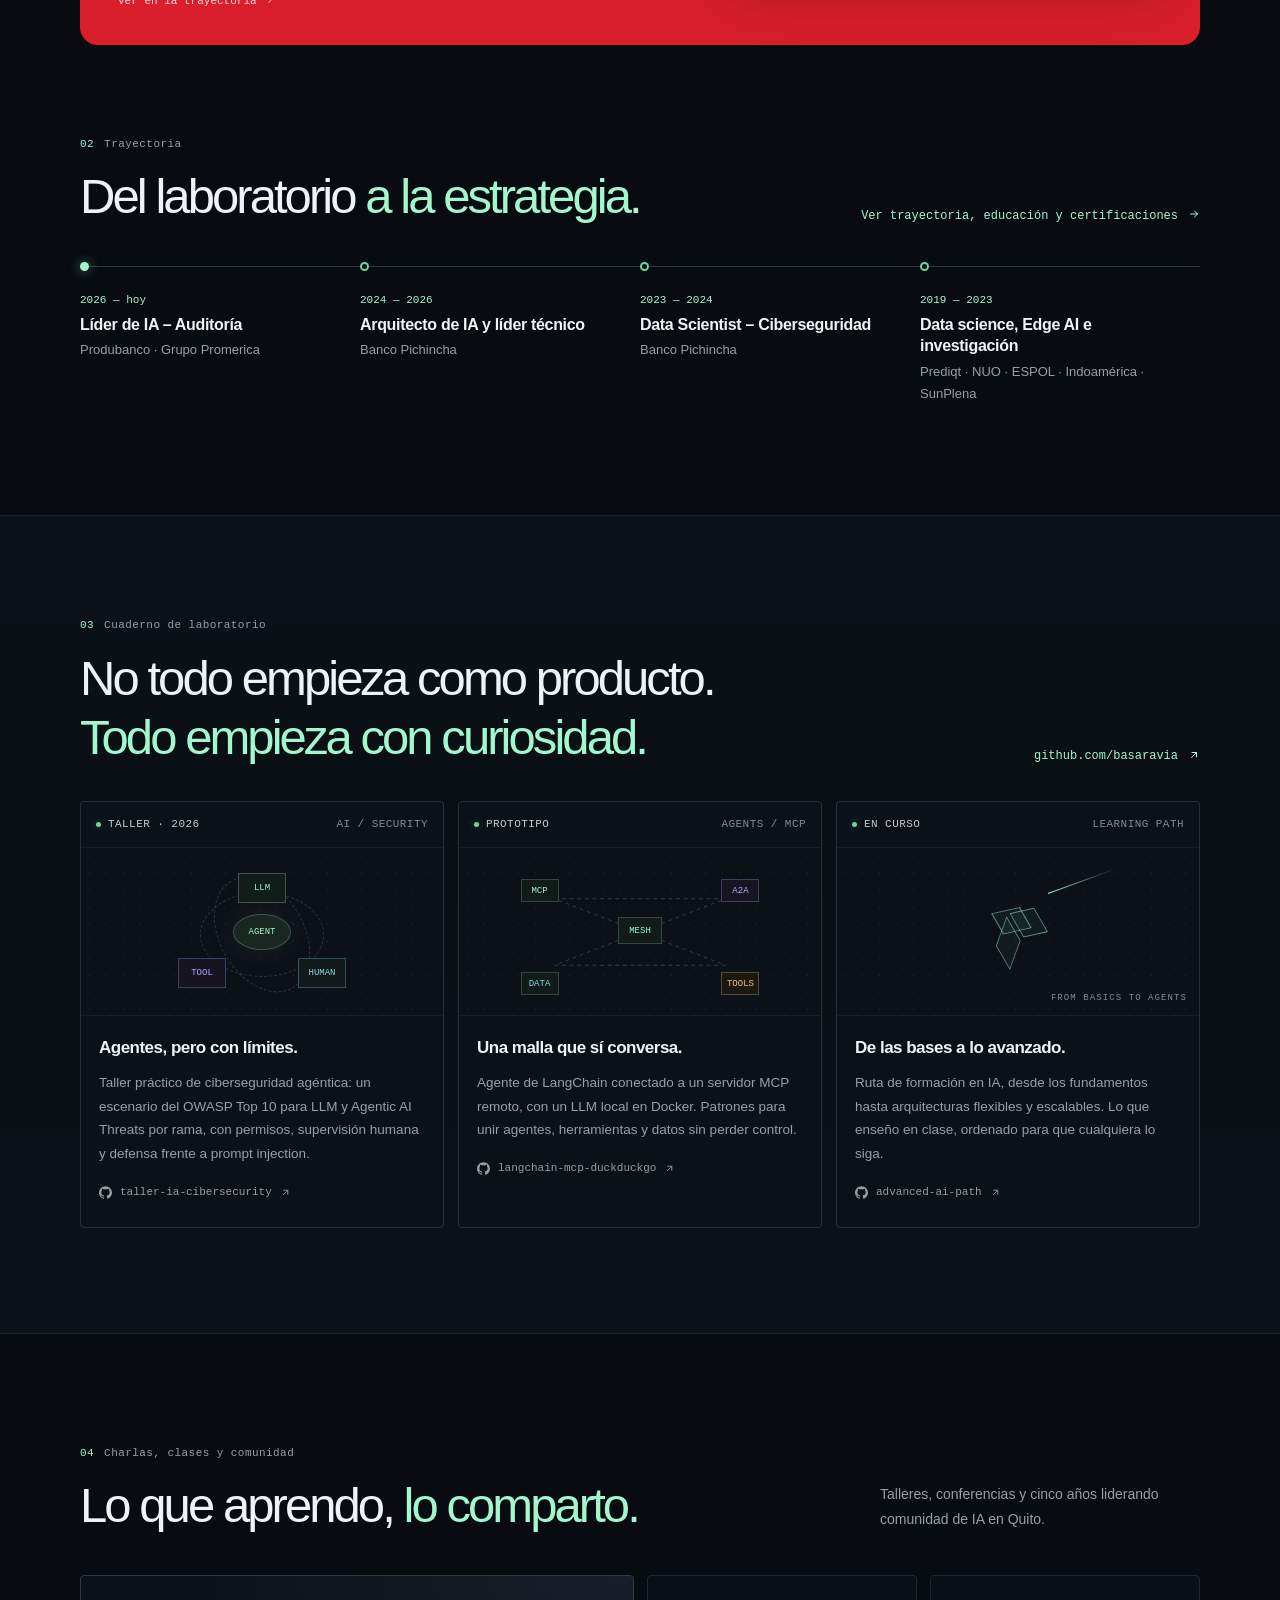
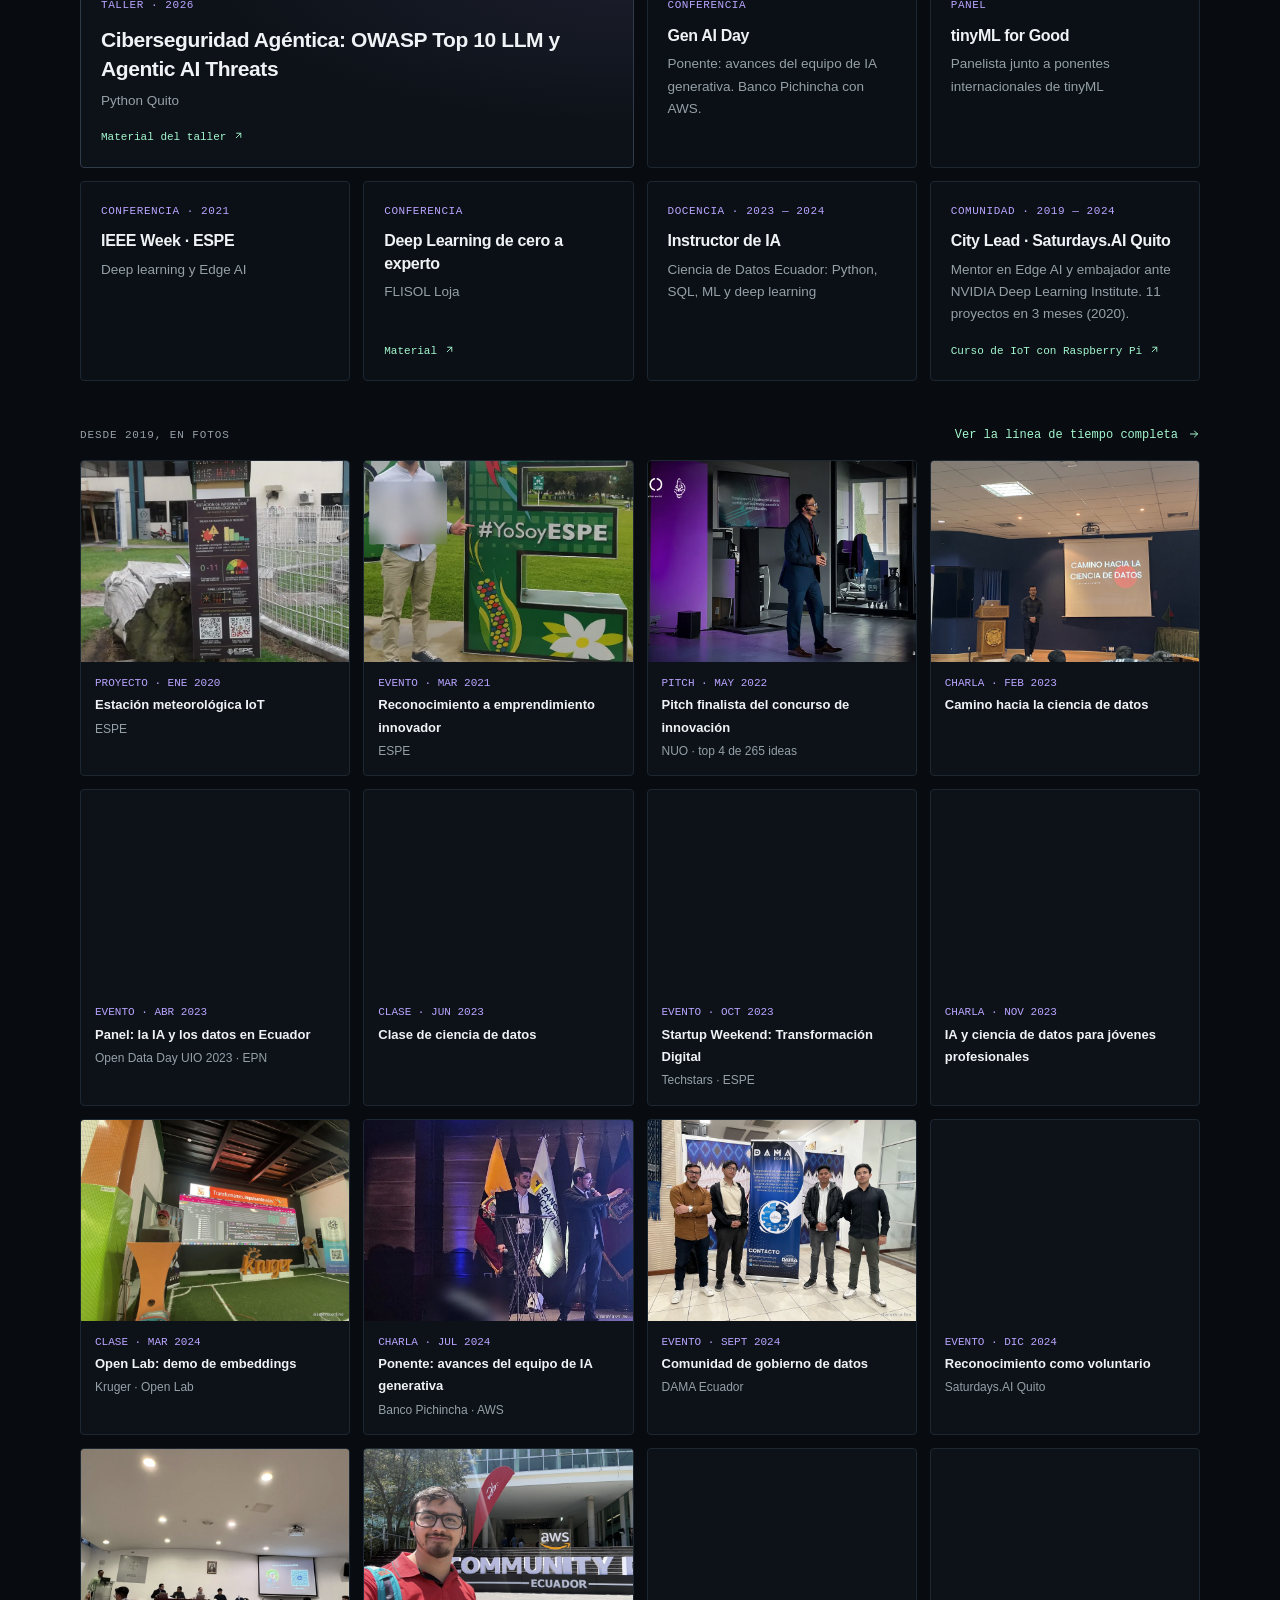
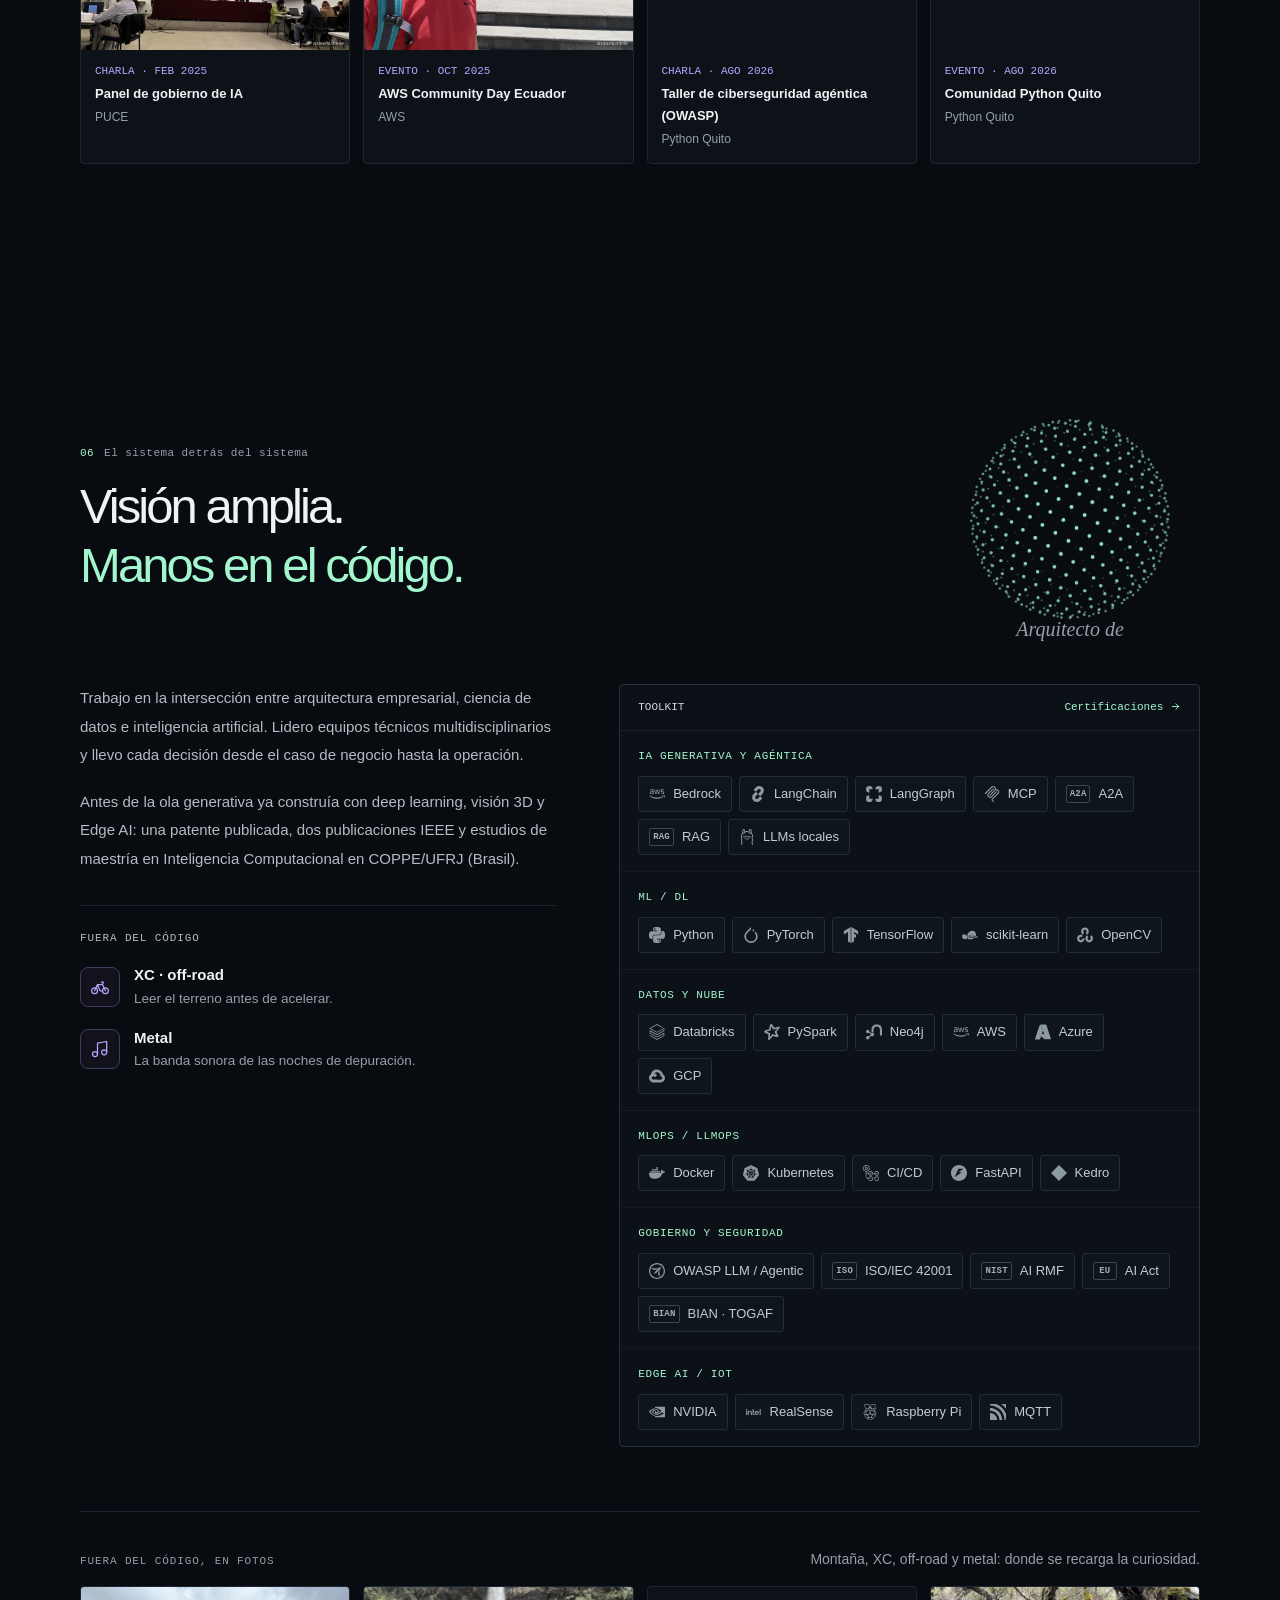
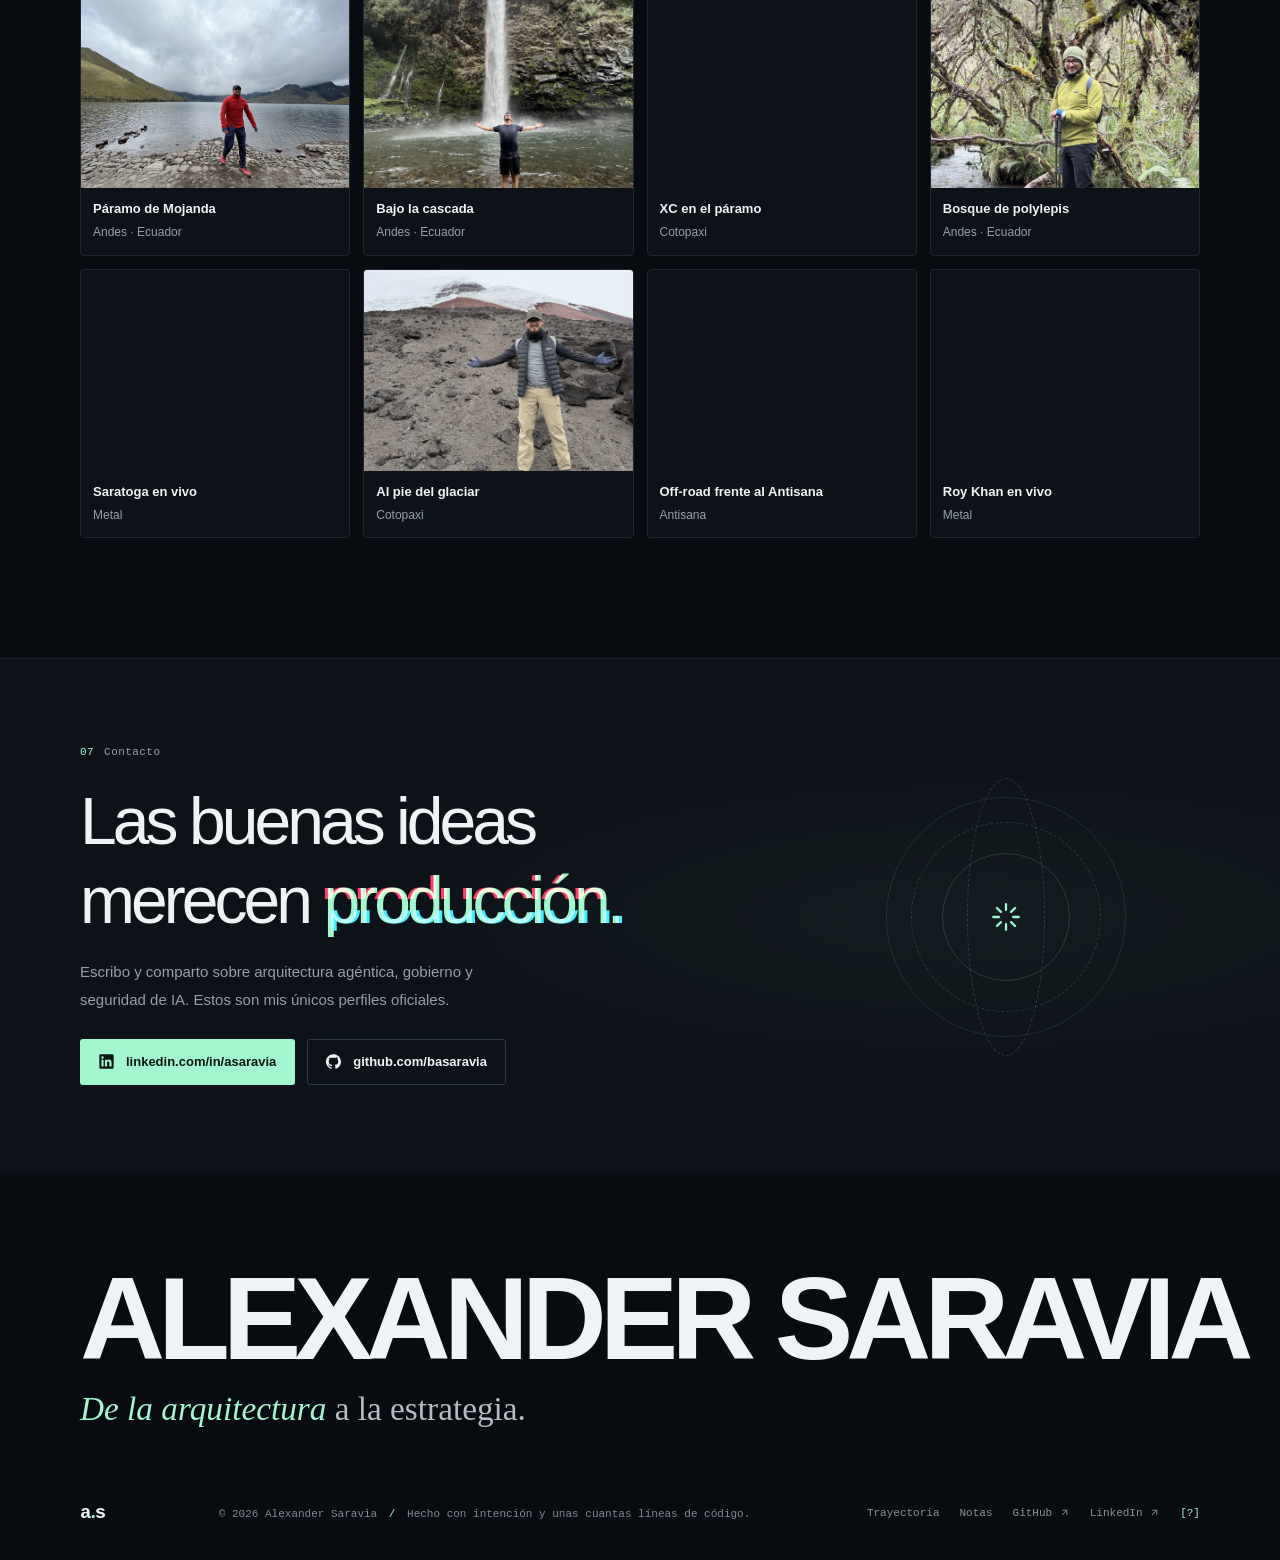
==== commit bc754fe2: "Línea de tiempo 3D en profundidad y motion en la portada Trayectoria: las fotos se apilan en perspec" ====
--- a/index.html
+++ b/index.html
@@ -104,6 +104,13 @@
           </figure>
         </section>
 
+        <section class="kinetic-band">
+          <p class="sr-only" data-es="Arquitectura de IA, agentes en producción, gobierno y estrategia a escala." data-en="AI architecture, agents in production, governance, and strategy at scale.">Arquitectura de IA, agentes en producción, gobierno y estrategia a escala.</p>
+          <div class="ring-stage" aria-hidden="true">
+            <div class="ring" data-ring-es="ARQUITECTURA DE IA|AGENTES|_en producción|GOBIERNO|ESTRATEGIA|_a escala" data-ring-en="AI ARCHITECTURE|AGENTS|_in production|GOVERNANCE|STRATEGY|_at scale"></div>
+          </div>
+        </section>
+
         <section class="logo-strip" aria-label="Tecnologías con las que trabajo">
           <div class="logo-track">
             <span><svg aria-hidden="true"><use href="assets/icons.svg#aws"/></svg>Amazon Bedrock</span>
@@ -155,27 +162,33 @@
             </div>
             <div class="feature-bottom"><span data-es="Arquitectura + liderazgo técnico + operación" data-en="Architecture + technical leadership + operations">Arquitectura + liderazgo técnico + operación</span><span class="feature-link"><span data-es="Leer el caso" data-en="Read the case">Leer el caso</span> <i class='ico ico-arrow' aria-hidden='true'></i></span></div>
           </a>
-          <div class="work-grid">
-            <a class="work-card" href="trayectoria.html#banco-pichincha">
+          <div class="work-grid panels">
+            <a class="work-card" data-tone="lime" href="trayectoria.html#banco-pichincha">
               <span class="card-index">01 / STRATEGY</span>
+              <span class="panel-word" aria-hidden="true" data-es="Estrategia" data-en="Strategy">Estrategia</span>
               <div class="work-icon" aria-hidden="true"><svg viewBox="0 0 24 24"><path d="M4 19V9m5 10V5m5 14v-7m5 7V3"/></svg></div>
               <h3 data-es="IA con dirección" data-en="AI with direction">IA con dirección</h3>
               <p data-es="Portafolio de más de 10 iniciativas priorizado en cuatro etapas: viabilidad, caso de negocio, presupuesto y entrega. Casos de inversión con TCO completo, presentados a la alta dirección." data-en="A portfolio of 10+ initiatives prioritized through a four-stage gate: feasibility, business case, budget, and delivery. Investment cases with full TCO, presented to senior leadership.">Portafolio de más de 10 iniciativas priorizado en cuatro etapas: viabilidad, caso de negocio, presupuesto y entrega. Casos de inversión con TCO completo, presentados a la alta dirección.</p>
               <span class="card-more" data-es="Ver en la trayectoria <i class='ico ico-arrow' aria-hidden='true'></i>" data-en="See in track record <i class='ico ico-arrow' aria-hidden='true'></i>">Ver en la trayectoria <i class='ico ico-arrow' aria-hidden='true'></i></span>
+              <div class="panel-art art-funnel" aria-hidden="true"><span style="--w:100%">Viabilidad</span><span style="--w:78%">Caso de negocio</span><span style="--w:58%">Presupuesto</span><span style="--w:40%">Entrega</span></div>
             </a>
-            <a class="work-card" href="trayectoria.html#banco-pichincha">
+            <a class="work-card" data-tone="blue" href="trayectoria.html#banco-pichincha">
               <span class="card-index">02 / ARCHITECTURE</span>
+              <span class="panel-word" aria-hidden="true" data-es="Arquitectura" data-en="Architecture">Arquitectura</span>
               <div class="work-icon" aria-hidden="true"><svg viewBox="0 0 24 24"><circle cx="12" cy="12" r="2.5"/><circle cx="4" cy="5" r="1.8"/><circle cx="20" cy="5" r="1.8"/><circle cx="4" cy="19" r="1.8"/><circle cx="20" cy="19" r="1.8"/><path d="M5.5 6.2 10 10.4m8.5-4.2L14 10.4m-8.5 7.4L10 13.6m8.5 4.2L14 13.6"/></svg></div>
               <h3 data-es="Sistemas que colaboran" data-en="Systems that collaborate">Sistemas que colaboran</h3>
               <p data-es="Sentamos las bases de la IA agéntica: arquitectura de referencia para mallas de agentes, MCP/A2A y ontologías (grafos de conocimiento) como contexto para los agentes. Referencias multinube en AWS, Azure y GCP." data-en="Laid the foundations for agentic AI: a reference architecture for agent meshes, MCP/A2A, and ontologies (knowledge graphs) as context for agents. Multi-cloud references on AWS, Azure, and GCP.">Sentamos las bases de la IA agéntica: arquitectura de referencia para mallas de agentes, MCP/A2A y ontologías (grafos de conocimiento) como contexto para los agentes. Referencias multinube en AWS, Azure y GCP.</p>
               <span class="card-more" data-es="Ver en la trayectoria <i class='ico ico-arrow' aria-hidden='true'></i>" data-en="See in track record <i class='ico ico-arrow' aria-hidden='true'></i>">Ver en la trayectoria <i class='ico ico-arrow' aria-hidden='true'></i></span>
+              <div class="panel-art art-mesh" aria-hidden="true"><svg viewBox="0 0 240 160"><g class="mesh-links"><path d="M120 80 40 30M120 80 200 30M120 80 40 130M120 80 200 130M40 30 200 30M40 130 200 130"/></g><g class="mesh-nodes"><circle cx="120" cy="80" r="16"/><circle cx="40" cy="30" r="10"/><circle cx="200" cy="30" r="10"/><circle cx="40" cy="130" r="10"/><circle cx="200" cy="130" r="10"/></g><g class="mesh-tags"><text x="120" y="84">AI</text><text x="40" y="14">MCP</text><text x="200" y="14">A2A</text><text x="40" y="156">RAG</text><text x="200" y="156">LLMOps</text></g></svg></div>
             </a>
-            <a class="work-card" href="trayectoria.html#produbanco">
+            <a class="work-card" data-tone="red" href="trayectoria.html#produbanco">
               <span class="card-index">03 / TRUST</span>
+              <span class="panel-word" aria-hidden="true" data-es="Gobierno" data-en="Governance">Gobierno</span>
               <div class="work-icon" aria-hidden="true"><svg viewBox="0 0 24 24"><path d="M12 3 4.5 6v5.5c0 4.6 3.1 8.2 7.5 9.5 4.4-1.3 7.5-4.9 7.5-9.5V6L12 3Z"/><path d="m8.8 12 2.2 2.2 4.4-4.6"/></svg></div>
               <h3 data-es="Confianza por diseño" data-en="Trust by design">Confianza por diseño</h3>
               <p data-es="Gobierno y auditoría de IA sobre ISO/IEC 42001, alineados con NIST AI RMF, COSO y el EU AI Act. Seguridad de agentes con OWASP Top 10 para LLM y aplicaciones agénticas." data-en="AI governance and audit on ISO/IEC 42001, aligned with NIST AI RMF, COSO, and the EU AI Act. Agent security based on the OWASP Top 10 for LLM and agentic applications.">Gobierno y auditoría de IA sobre ISO/IEC 42001, alineados con NIST AI RMF, COSO y el EU AI Act. Seguridad de agentes con OWASP Top 10 para LLM y aplicaciones agénticas.</p>
               <span class="card-more" data-es="Ver en la trayectoria <i class='ico ico-arrow' aria-hidden='true'></i>" data-en="See in track record <i class='ico ico-arrow' aria-hidden='true'></i>">Ver en la trayectoria <i class='ico ico-arrow' aria-hidden='true'></i></span>
+              <div class="panel-art art-trust" aria-hidden="true"><svg viewBox="0 0 24 24"><path d="M12 3 4.5 6v5.5c0 4.6 3.1 8.2 7.5 9.5 4.4-1.3 7.5-4.9 7.5-9.5V6L12 3Z"/><path d="m8.8 12 2.2 2.2 4.4-4.6"/></svg><span>ISO/IEC 42001</span><span>NIST AI RMF</span><span>EU AI Act</span><span>OWASP LLM</span></div>
             </a>
           </div>
         </section>
@@ -286,6 +299,7 @@
         <section class="section-wrap about-section" id="about">
           <div class="section-heading">
             <div><p class="eyebrow"><span class="section-number">06</span><span data-es="El sistema detrás del sistema" data-en="The system behind the system">El sistema detrás del sistema</span></p><h2 data-es="Visión amplia.<br><em>Manos en el código.</em>" data-en="Wide-angle thinking.<br><em>Hands on the code.</em>">Visión amplia.<br><em>Manos en el código.</em></h2></div>
+            <div class="ia-orb" aria-hidden="true"><canvas width="320" height="320"></canvas><span class="ia-orb-label" data-es="Arquitecto <i>de</i>" data-en="Architect <i>of</i>">Arquitecto <i>de</i></span></div>
           </div>
           <div class="about-grid">
             <div class="about-story">
@@ -383,7 +397,7 @@
         <section class="contact-section">
           <div class="section-wrap contact-inner">
             <p class="eyebrow"><span class="section-number">07</span><span data-es="Contacto" data-en="Contact">Contacto</span></p>
-            <h2 data-es="Las buenas ideas<br>merecen <em>producción.</em>" data-en="Good ideas<br>deserve <em>production.</em>">Las buenas ideas<br>merecen <em>producción.</em></h2>
+            <h2 data-es="Las buenas ideas<br>merecen <em class='glitch' data-text='producción.'>producción.</em>" data-en="Good ideas<br>deserve <em class='glitch' data-text='production.'>production.</em>">Las buenas ideas<br>merecen <em class="glitch" data-text="producción.">producción.</em></h2>
             <p data-es="Escribo y comparto sobre arquitectura agéntica, gobierno y seguridad de IA. Estos son mis únicos perfiles oficiales." data-en="I write and share about agentic architecture, AI governance, and AI security. These are my only official profiles.">Escribo y comparto sobre arquitectura agéntica, gobierno y seguridad de IA. Estos son mis únicos perfiles oficiales.</p>
             <div class="contact-links">
               <a class="button button-primary" href="https://www.linkedin.com/in/asaravia/" target="_blank" rel="noopener noreferrer me"><svg aria-hidden="true"><use href="assets/icons.svg#linkedin"/></svg>linkedin.com/in/asaravia</a>
@@ -391,6 +405,12 @@
             </div>
           </div>
           <div class="contact-orbit" aria-hidden="true"><span></span><span></span><span></span><svg class='orbit-spark' aria-hidden='true'><use href='assets/icons.svg#i-spark'/></svg></div>
+        </section>
+        <section class="endcard" aria-label="Alexander Saravia">
+          <div class="section-wrap">
+            <p class="endcard-name" aria-hidden="true">Alexander Saravia</p>
+            <p class="endcard-line" data-es="<i>De la arquitectura</i> a la estrategia." data-en="<i>From architecture</i> to strategy.">De la arquitectura a la estrategia.</p>
+          </div>
         </section>
       </main>
 
--- a/styles.css
+++ b/styles.css
@@ -1,4 +1,4 @@
-@import url('https://fonts.googleapis.com/css2?family=DM+Mono:wght@400;500&family=Manrope:wght@400;500;600;700;800&display=swap');
+@import url('https://fonts.googleapis.com/css2?family=DM+Mono:wght@400;500&family=Instrument+Serif:ital@0;1&family=Manrope:wght@400;500;600;700;800&display=swap');
 
 :root {
   color-scheme: dark;
@@ -15,6 +15,7 @@
   --mint-dark: #62d99d;
   --violet: #b9a4ff;
   --mono: "DM Mono", "SFMono-Regular", Consolas, monospace;
+  --serif: "Instrument Serif", Georgia, serif;
   --sans: "Manrope", -apple-system, BlinkMacSystemFont, "Segoe UI", sans-serif;
   font-family: var(--sans);
   scroll-behavior: smooth;
@@ -702,3 +703,139 @@
   .main-nav a { padding-inline: 7px; }
   .icon-link { border-color: transparent; }
 }
+
+/* ===== Motion: escenas de color y tipografía cinética =====
+   Estados finales (fotogramas clave). La animación se activa solo
+   con prefers-reduced-motion: no-preference. */
+.kinetic-band { position: relative; overflow: hidden; padding: 30px 0 46px; }
+.ring-stage { height: 250px; display: grid; place-items: center; perspective: 2600px; mask-image: linear-gradient(90deg, transparent, black 12%, black 88%, transparent); }
+.ring { position: relative; width: 0; height: 0; transform-style: preserve-3d; transform: translateY(-40px) rotateX(-9deg) rotateZ(-3deg) rotateY(var(--spin, 0deg)); }
+.ring span { position: absolute; left: 0; top: 0; translate: -50% -50%; white-space: nowrap; backface-visibility: hidden; color: var(--text); font: 800 var(--ring-size, 52px)/1 var(--sans); letter-spacing: -.04em; text-transform: uppercase; }
+.ring span.ring-italic { color: var(--mint); font: italic 400 calc(var(--ring-size, 52px) * 1.1)/1 var(--serif); letter-spacing: -.01em; text-transform: none; }
+.ring span.ring-outline { color: transparent; -webkit-text-stroke: 1.5px var(--mint); }
+.ring span.ring-sep { color: var(--mint); font-weight: 400; }
+
+.work-grid.panels { display: flex; flex-direction: column; gap: 18px; }
+.panels .work-card { display: grid; grid-template-columns: 1.15fr .85fr; grid-template-rows: auto auto auto 1fr auto; column-gap: 40px; min-height: 380px; padding: 34px 38px; border: 0; border-radius: 18px; color: var(--ink-on, #fff); }
+.panels .work-card > :not(.panel-art) { grid-column: 1; }
+.panels .work-card[data-tone="lime"] { --ink-on: #0b1016; --ink-soft: #1d2a12; background: #c8f53c; }
+.panels .work-card[data-tone="blue"] { --ink-soft: #e4e8ff; background: #2338ff; }
+.panels .work-card[data-tone="red"] { --ink-soft: #ffe9ea; background: #d81f2a; }
+.panels .work-card:hover { transform: translateY(-3px); }
+.panels .card-index, .panels .card-more, .panels .work-card:hover .card-more { color: var(--ink-on, #fff); opacity: .85; }
+.panels .work-icon { display: none; }
+.panel-word { margin: 18px 0 2px; font: 800 clamp(40px, 5.6vw, 74px)/.92 var(--sans); letter-spacing: -.055em; text-transform: uppercase; }
+.panels .work-card h3 { margin: 0 0 14px; color: var(--ink-on, #fff); font: italic 400 clamp(26px, 3vw, 36px)/1.1 var(--serif); letter-spacing: 0; }
+.panels .work-card p { max-width: 52ch; color: var(--ink-soft); font-size: 15px; }
+.panel-art { grid-column: 2; grid-row: 1 / -1; align-self: center; padding: 22px; border-radius: 14px; background: #0b1016; color: var(--text); box-shadow: 0 24px 60px #0000004d; }
+.art-funnel { display: grid; gap: 10px; }
+.art-funnel span { width: var(--w); padding: 10px 12px; border-radius: 8px; background: linear-gradient(90deg, #c8f53c, #a3f7ce); color: #0b1016; font: 600 12px var(--mono); }
+.art-mesh { background: #fff; }
+.art-mesh svg { display: block; width: 100%; height: auto; }
+.mesh-links path { fill: none; stroke: #2338ff; stroke-width: 1.5; stroke-dasharray: 4 5; }
+.mesh-nodes circle { fill: #2338ff; }
+.mesh-nodes circle:first-child { fill: #0b1016; }
+.mesh-tags text { fill: #0b1016; font: 600 10px var(--mono); text-anchor: middle; }
+.mesh-tags text:first-child { fill: #fff; }
+.art-trust { display: flex; flex-wrap: wrap; gap: 8px; align-content: center; background: #fff; color: #0b1016; }
+.art-trust svg { width: 100%; height: 86px; margin-bottom: 8px; fill: none; stroke: #d81f2a; stroke-width: 1.4; stroke-linecap: round; stroke-linejoin: round; }
+.art-trust span { padding: 7px 10px; border: 1px solid #0b10162e; border-radius: 99px; font: 600 11px var(--mono); }
+
+.about-section .section-heading { align-items: center; }
+.ia-orb { position: relative; display: grid; flex: none; place-items: center; }
+.ia-orb canvas { width: 260px; height: 260px; }
+.ia-orb-label { position: absolute; bottom: 8px; color: var(--muted); font: italic 400 20px var(--serif); }
+
+.glitch { position: relative; display: inline-block; }
+.glitch::before, .glitch::after { position: absolute; inset: 0; content: attr(data-text); pointer-events: none; }
+.glitch::before { color: #ff3d6e; translate: -3px 0; clip-path: inset(18% 0 52% 0); mix-blend-mode: screen; }
+.glitch::after { color: #3df2ff; translate: 3px 0; clip-path: inset(62% 0 12% 0); mix-blend-mode: screen; }
+
+.endcard { padding: 90px 0 40px; overflow: hidden; }
+.endcard-name { margin: 0; color: var(--text); font: 800 min(9.2vw, 118px)/.9 var(--sans); letter-spacing: -.06em; text-transform: uppercase; white-space: nowrap; }
+.endcard-line { margin: 18px 0 0; color: var(--body); font: 400 clamp(22px, 2.6vw, 34px)/1.2 var(--serif); }
+.endcard-line i { color: var(--mint); }
+
+@media (max-width: 980px) {
+  .panels .work-card { grid-template-columns: 1fr; grid-template-rows: none; }
+  .panel-art { grid-column: 1; grid-row: auto; margin-top: 22px; }
+}
+@media (max-width: 680px) {
+  .ring-stage { height: 170px; }
+  .ring { --ring-size: 30px; transform: translateY(-24px) rotateX(-9deg) rotateZ(-3deg) rotateY(var(--spin, 0deg)); }
+  .panels .work-card { padding: 26px 22px; }
+  .about-section .section-heading { flex-direction: column; align-items: flex-start; }
+  .ia-orb canvas { width: 200px; height: 200px; }
+}
+
+/* ===== Línea de tiempo en profundidad (fotos apiladas en perspectiva) ===== */
+.timeline-photos:has(.dt) { display: block; padding-left: 0; }
+.timeline-photos:has(.dt)::before, .timeline-photos:has(.dt)::after { display: none; }
+.dt-bar { display: flex; flex-wrap: wrap; align-items: center; justify-content: space-between; gap: 12px; margin-bottom: 18px; padding: 8px; border: 1px solid var(--line); border-radius: 10px; background: var(--panel); }
+.dt-tabs { display: flex; flex-wrap: wrap; gap: 6px; }
+.dt-tab, .dt-views button, .dt-nav button, .dt-scrub button { border: 0; background: none; color: var(--muted); cursor: pointer; font: 12px var(--mono); letter-spacing: .04em; }
+.dt-tab { padding: 8px 14px; border-radius: 8px; transition: background .2s, color .2s; }
+.dt-tab:hover { color: var(--text); }
+.dt-tab[aria-selected="true"] { background: var(--mint); color: #06100b; font-weight: 500; }
+.dt-views { display: flex; gap: 4px; }
+.dt-views button { display: grid; width: 38px; height: 34px; place-items: center; border-radius: 8px; }
+.dt-views button[aria-pressed="true"] { background: var(--panel-raised); color: var(--mint); box-shadow: inset 0 0 0 1px var(--line-bright); }
+
+.dt-stage { position: relative; height: clamp(340px, 50vw, 500px); perspective: 1500px; perspective-origin: 38% 40%; overflow: hidden; border-radius: 12px; background: radial-gradient(ellipse at 40% 30%, #b9a4ff14, transparent 65%), #070a0e; touch-action: pan-y; user-select: none; cursor: grab; }
+.dt-card { --o: 0; --ao: 0; position: absolute; top: 5%; left: 50%; width: min(500px, 74%); margin: 0; overflow: hidden; border: 1px solid var(--line-bright); border-radius: 10px; background: var(--panel-raised); box-shadow: 0 24px 60px #00000080; transform-origin: 50% 60%;
+  transform: translate3d(calc(-50% + var(--o) * 36%), calc(var(--ao) * 4%), calc(var(--ao) * -120px)) rotateY(calc(var(--o) * -12deg)) rotateZ(calc(var(--o) * .6deg));
+  opacity: calc(1 - var(--ao) * .2); filter: blur(calc(var(--ao) * 1.1px)) brightness(calc(1 - var(--ao) * .14)); }
+.dt-card[data-hidden="true"] { opacity: 0; pointer-events: none; }
+.dt-card[data-active="true"] { border-color: var(--mint-dark); box-shadow: 0 30px 80px #000000a0, 0 0 0 1px #a3f7ce40, 0 0 34px #a3f7ce22; }
+.dt-card img { width: 100%; height: auto; aspect-ratio: 4 / 3; object-fit: cover; pointer-events: none; }
+.dt-card figcaption { display: grid; gap: 2px; padding: 11px 14px 13px; }
+.dt-card strong { font-size: 14px; line-height: 1.35; }
+.dt-card .gallery-kind { color: var(--muted); font-size: 11px; letter-spacing: .06em; text-transform: uppercase; }
+.dt-card:not([data-active="true"]) figcaption strong { display: none; }
+
+.dt-meta { display: grid; grid-template-columns: auto 1fr auto; align-items: center; gap: 22px; margin-top: 18px; }
+.dt-year { display: flex; flex-direction: column; gap: 2px; margin: 0; }
+.dt-year-num { background: linear-gradient(120deg, var(--mint), var(--violet)); -webkit-background-clip: text; background-clip: text; color: transparent; font: 600 44px/1 var(--mono); letter-spacing: -.06em; }
+.dt-year small { color: var(--muted); font: 11px var(--mono); letter-spacing: .06em; text-transform: uppercase; }
+.dt-info { display: grid; gap: 2px; min-width: 0; }
+.dt-info .gallery-kind { color: var(--mint); font-size: 11px; letter-spacing: .06em; text-transform: uppercase; }
+.dt-info strong { font-family: var(--serif); font-size: clamp(20px, 2.6vw, 28px); font-weight: 400; line-height: 1.2; }
+.dt-place { color: var(--muted); font-size: 13px; }
+.dt-nav { display: flex; align-items: center; gap: 10px; }
+.dt-nav button { display: grid; width: 40px; height: 40px; place-items: center; border: 1px solid var(--line-bright); border-radius: 50%; transition: border-color .2s, color .2s; }
+.dt-nav button:hover:not(:disabled) { border-color: var(--mint); color: var(--mint); }
+.dt-nav button:disabled { opacity: .3; cursor: default; }
+.dt-count { min-width: 58px; color: var(--muted); font: 12px var(--mono); text-align: center; }
+
+.dt-scrub { position: relative; display: flex; justify-content: space-between; gap: 4px; margin-top: 18px; padding-top: 16px; }
+.dt-scrub::before, .dt-scrub::after { position: absolute; top: 0; left: 0; height: 2px; border-radius: 2px; content: ""; }
+.dt-scrub::before { right: 0; background: var(--line-bright); }
+.dt-scrub::after { width: calc(var(--p, 0) * 100%); background: linear-gradient(90deg, var(--violet), var(--mint)); box-shadow: 0 0 12px #a3f7ce80; }
+.dt-scrub button { padding: 6px 8px; border-radius: 6px; font-size: 11px; }
+.dt-scrub button:hover { color: var(--text); }
+.dt-scrub button[aria-current="true"] { color: var(--mint); }
+
+.dt[data-view="grid"] .dt-stack { display: none; }
+.dt[data-view="stack"] .dt-grid { display: none; }
+.dt-grid { position: relative; display: grid; gap: 56px; padding-left: 28px; }
+.dt-grid::before { position: absolute; top: 0; bottom: 0; left: 0; width: 2px; background: var(--line-bright); content: ""; }
+
+@media (prefers-reduced-motion: no-preference) {
+  /* Rebote leve al asentarse (spring-pop) y desenfoque de campo en las fotos lejanas (depth-of-field). */
+  .dt-card { transition: transform .8s cubic-bezier(.34, 1.28, .5, 1), opacity .6s ease, filter .6s ease, border-color .4s; }
+  /* Entrada: las fotos llegan desde la profundidad y se ensamblan en orden (depth-scatter-assemble). */
+  .dt:not(.is-in) .dt-card { opacity: 0; transform: translate3d(calc(-50% + var(--o) * 90%), 14%, -720px) rotateY(calc(var(--o) * -38deg)); }
+  .dt.is-in .dt-card { transition-delay: calc(var(--ao) * 70ms), 0s, 0s, 0s; }
+  .dt.is-in.is-settled .dt-card { transition-delay: 0s; }
+  .dt-stage:active { cursor: grabbing; }
+}
+@media (max-width: 680px) {
+  .dt-stage { height: clamp(300px, 88vw, 380px); perspective-origin: 30% 40%; }
+  .dt-card { width: 80%; }
+  .dt-meta { grid-template-columns: 1fr auto; gap: 12px; }
+  .dt-year { grid-column: 1; }
+  .dt-info { grid-column: 1 / -1; grid-row: 2; }
+  .dt-nav { grid-column: 2; grid-row: 1; }
+  .dt-scrub { overflow-x: auto; }
+  .dt-grid { padding-left: 20px; }
+}
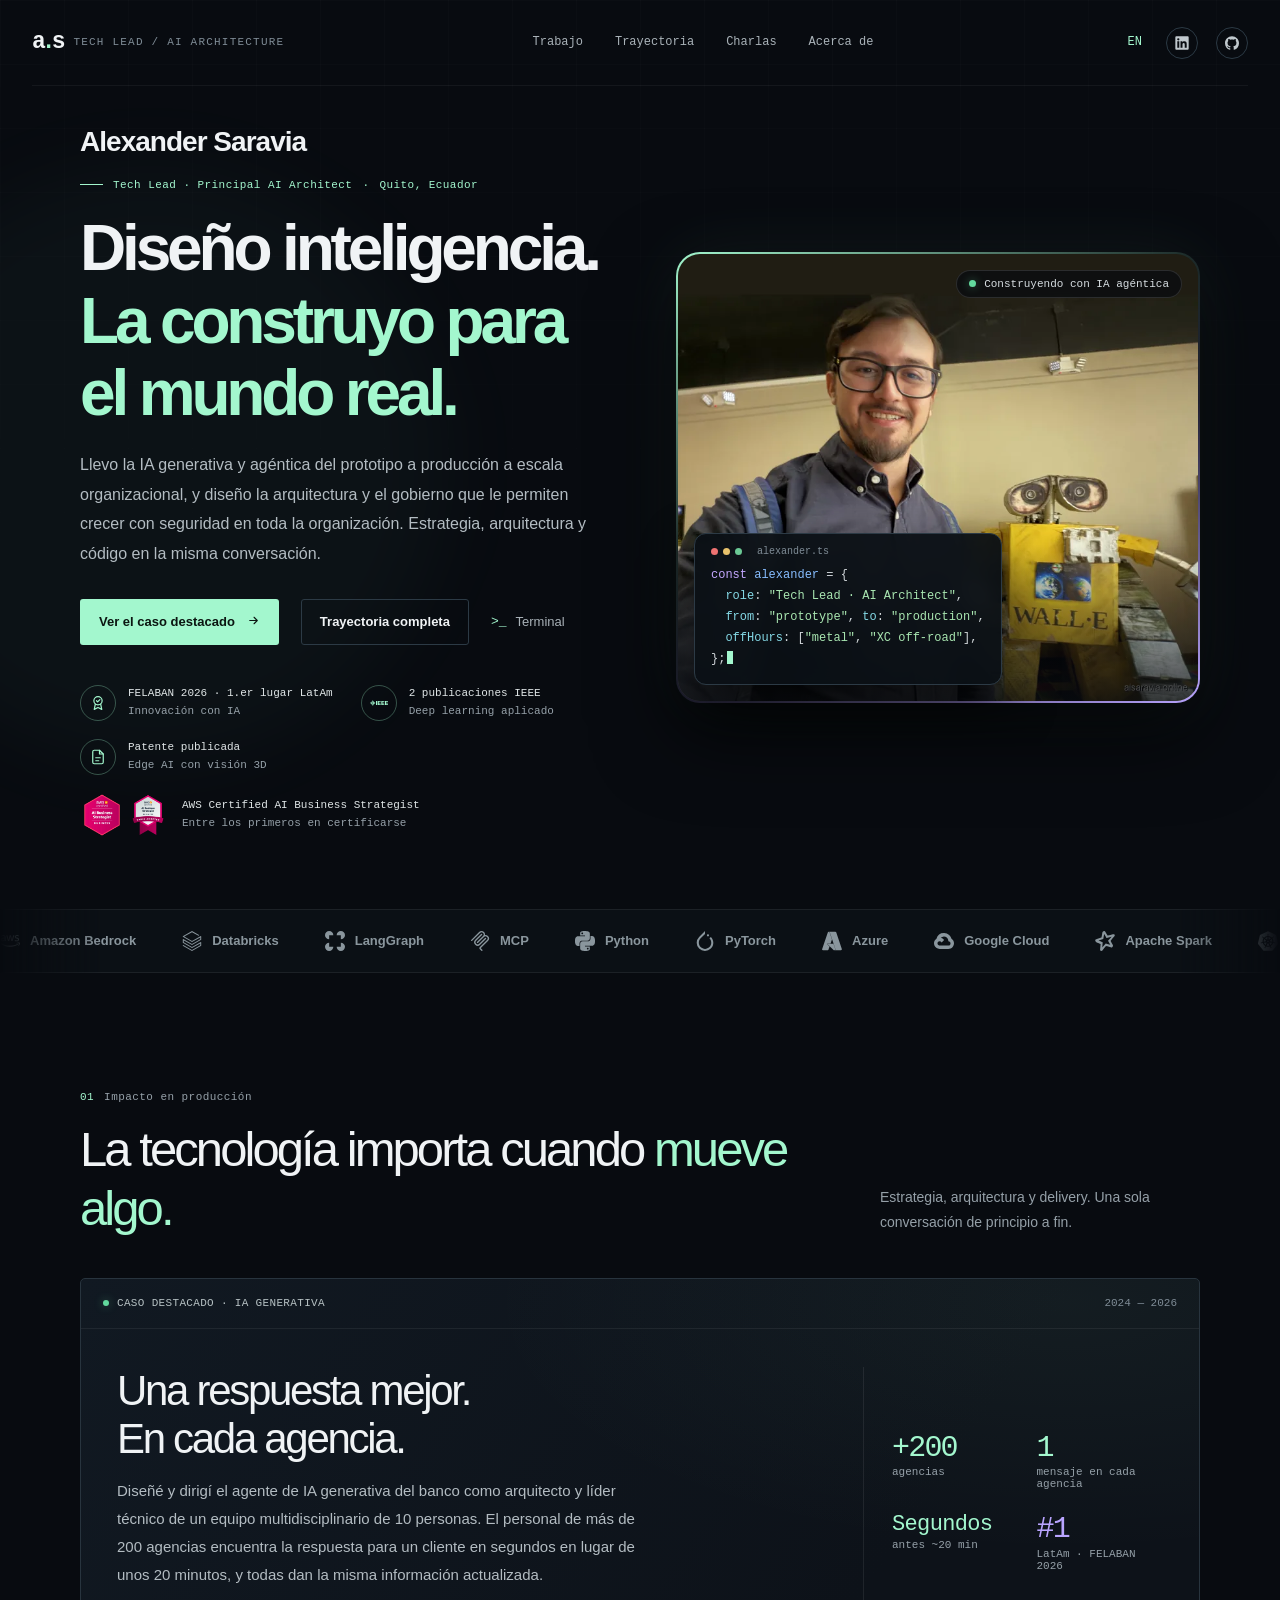
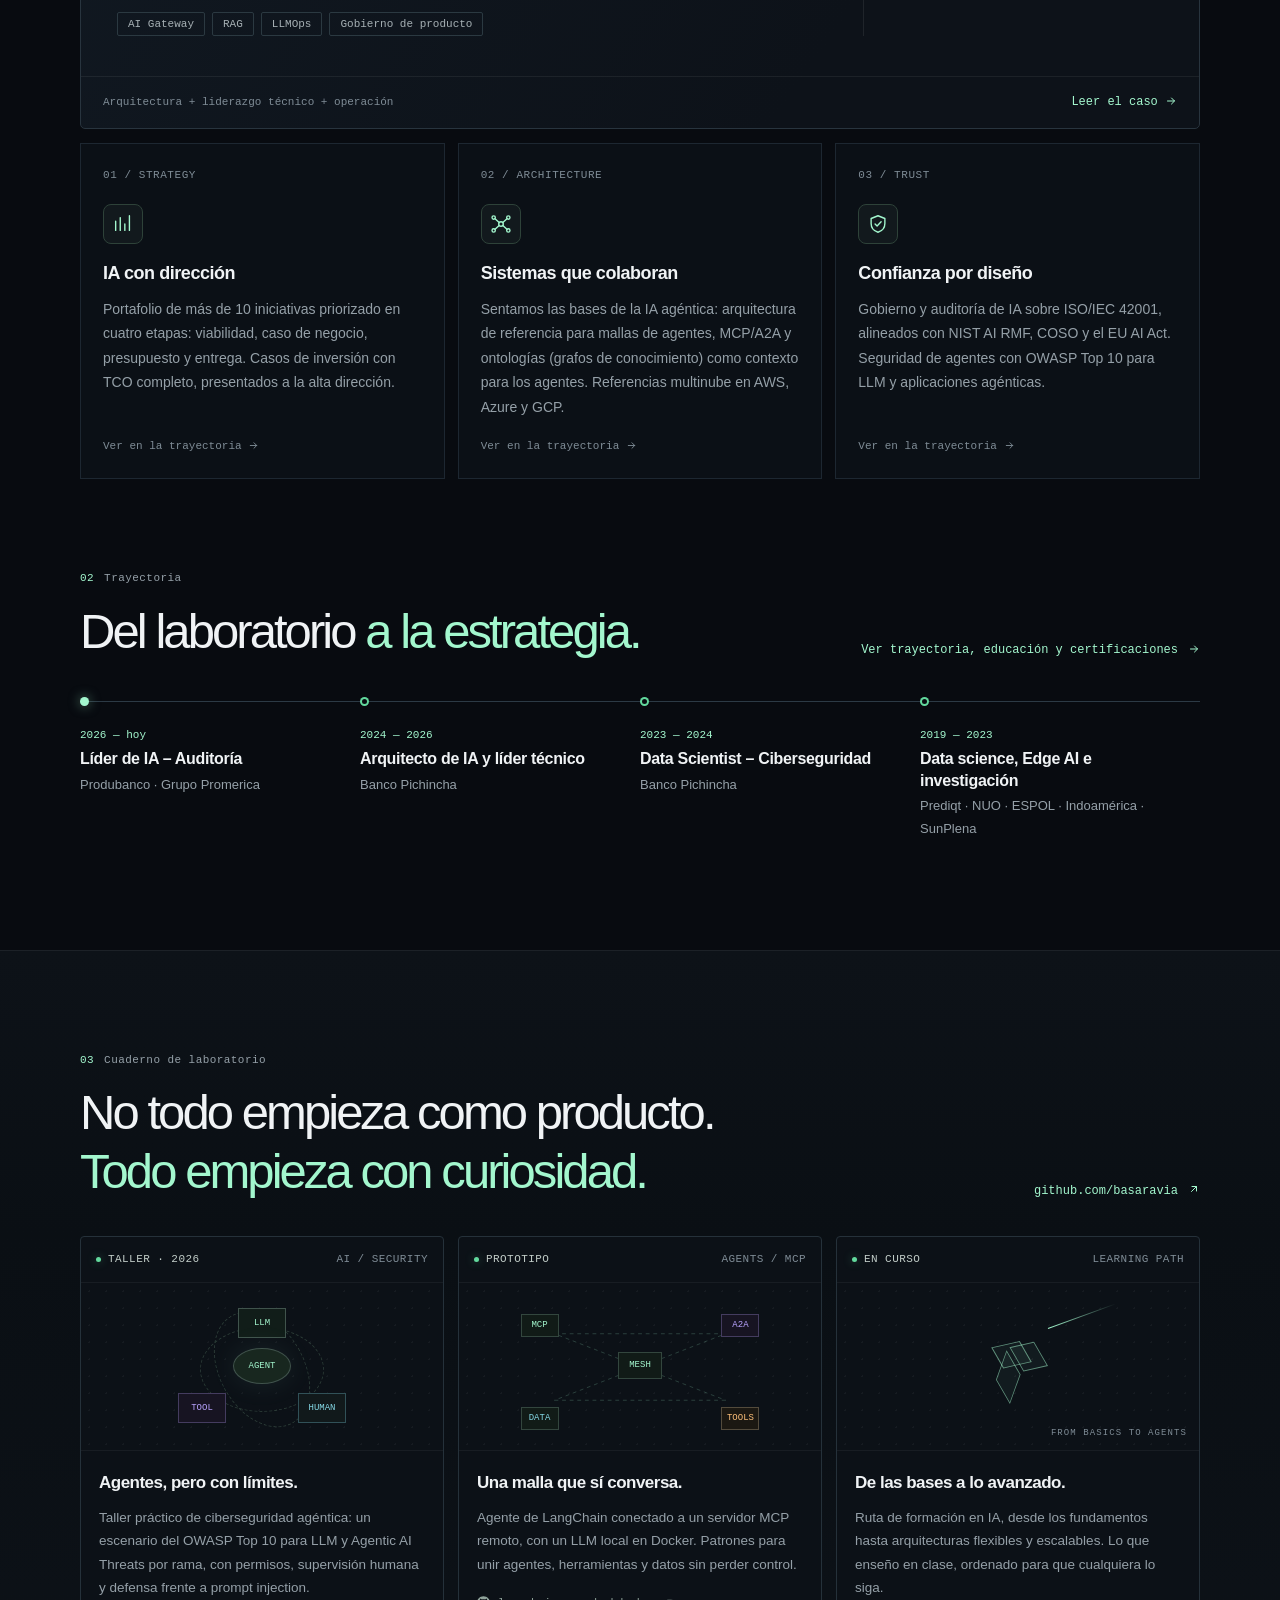
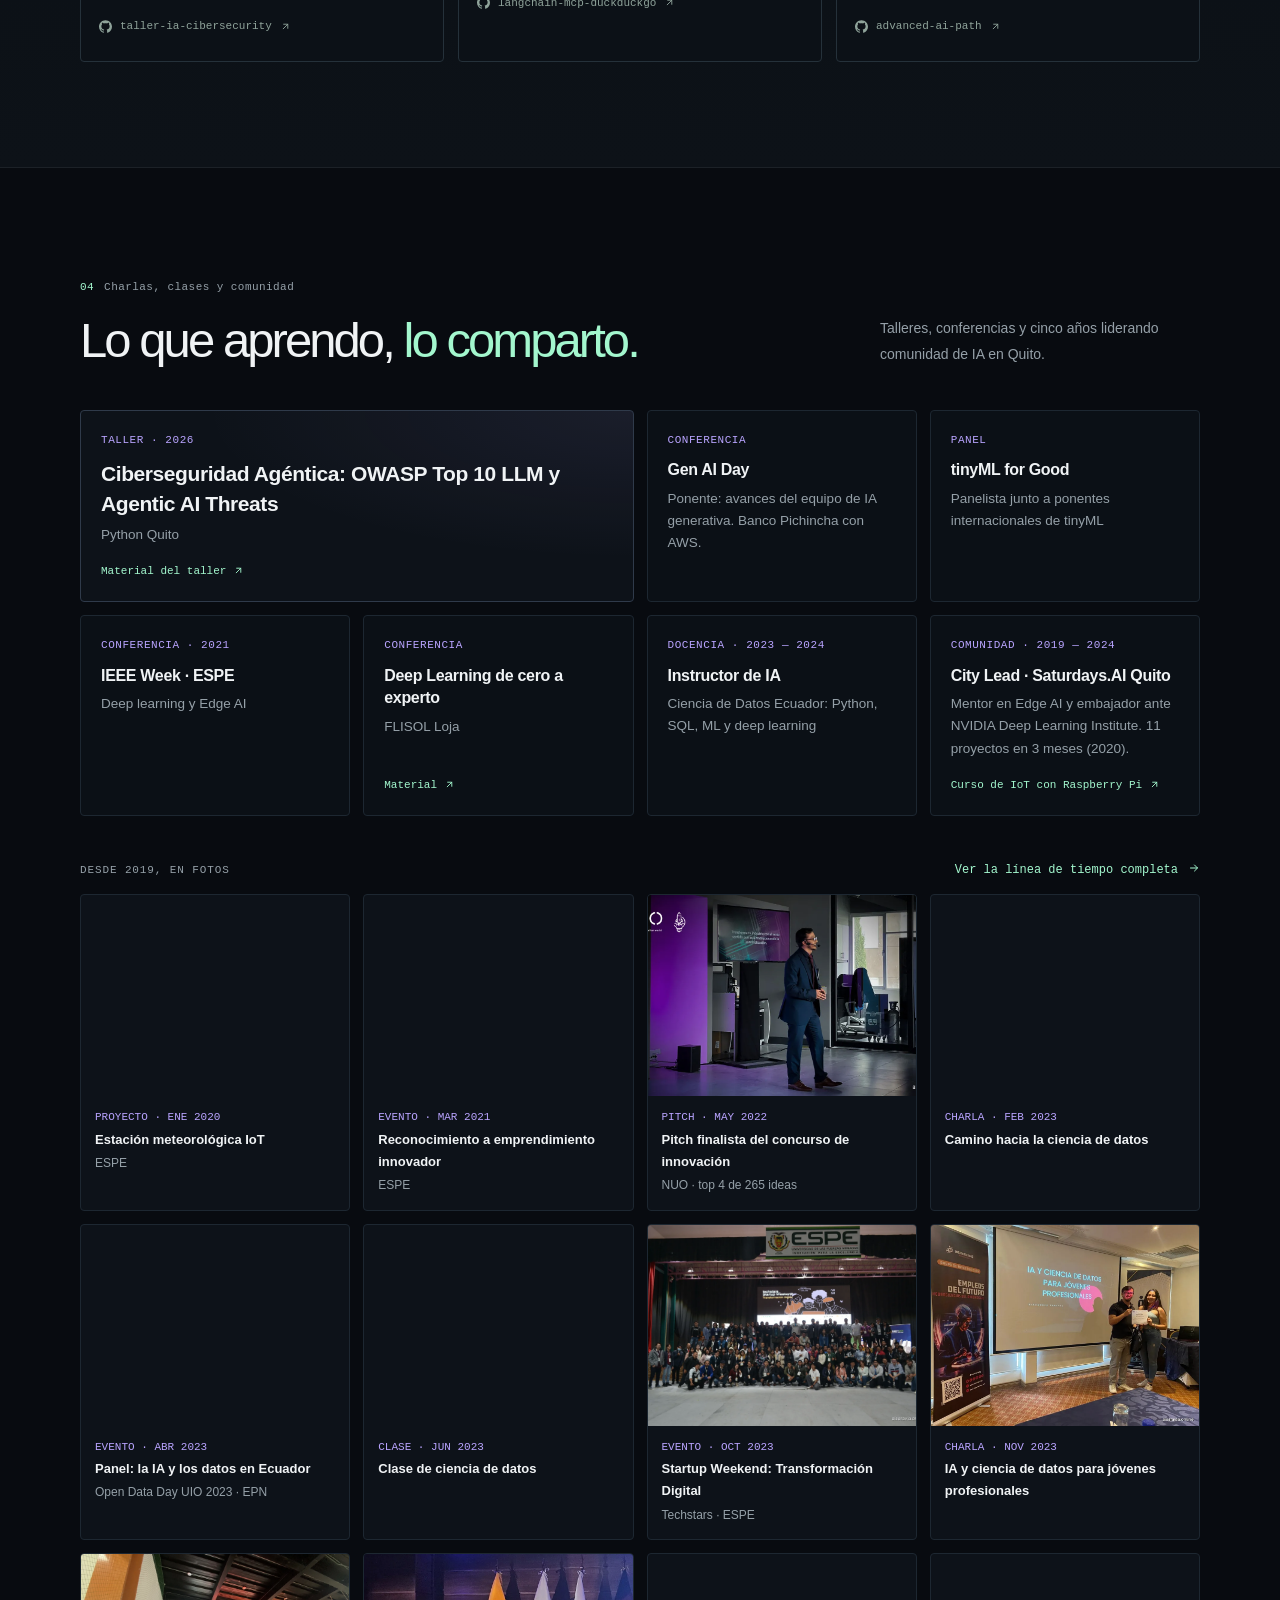
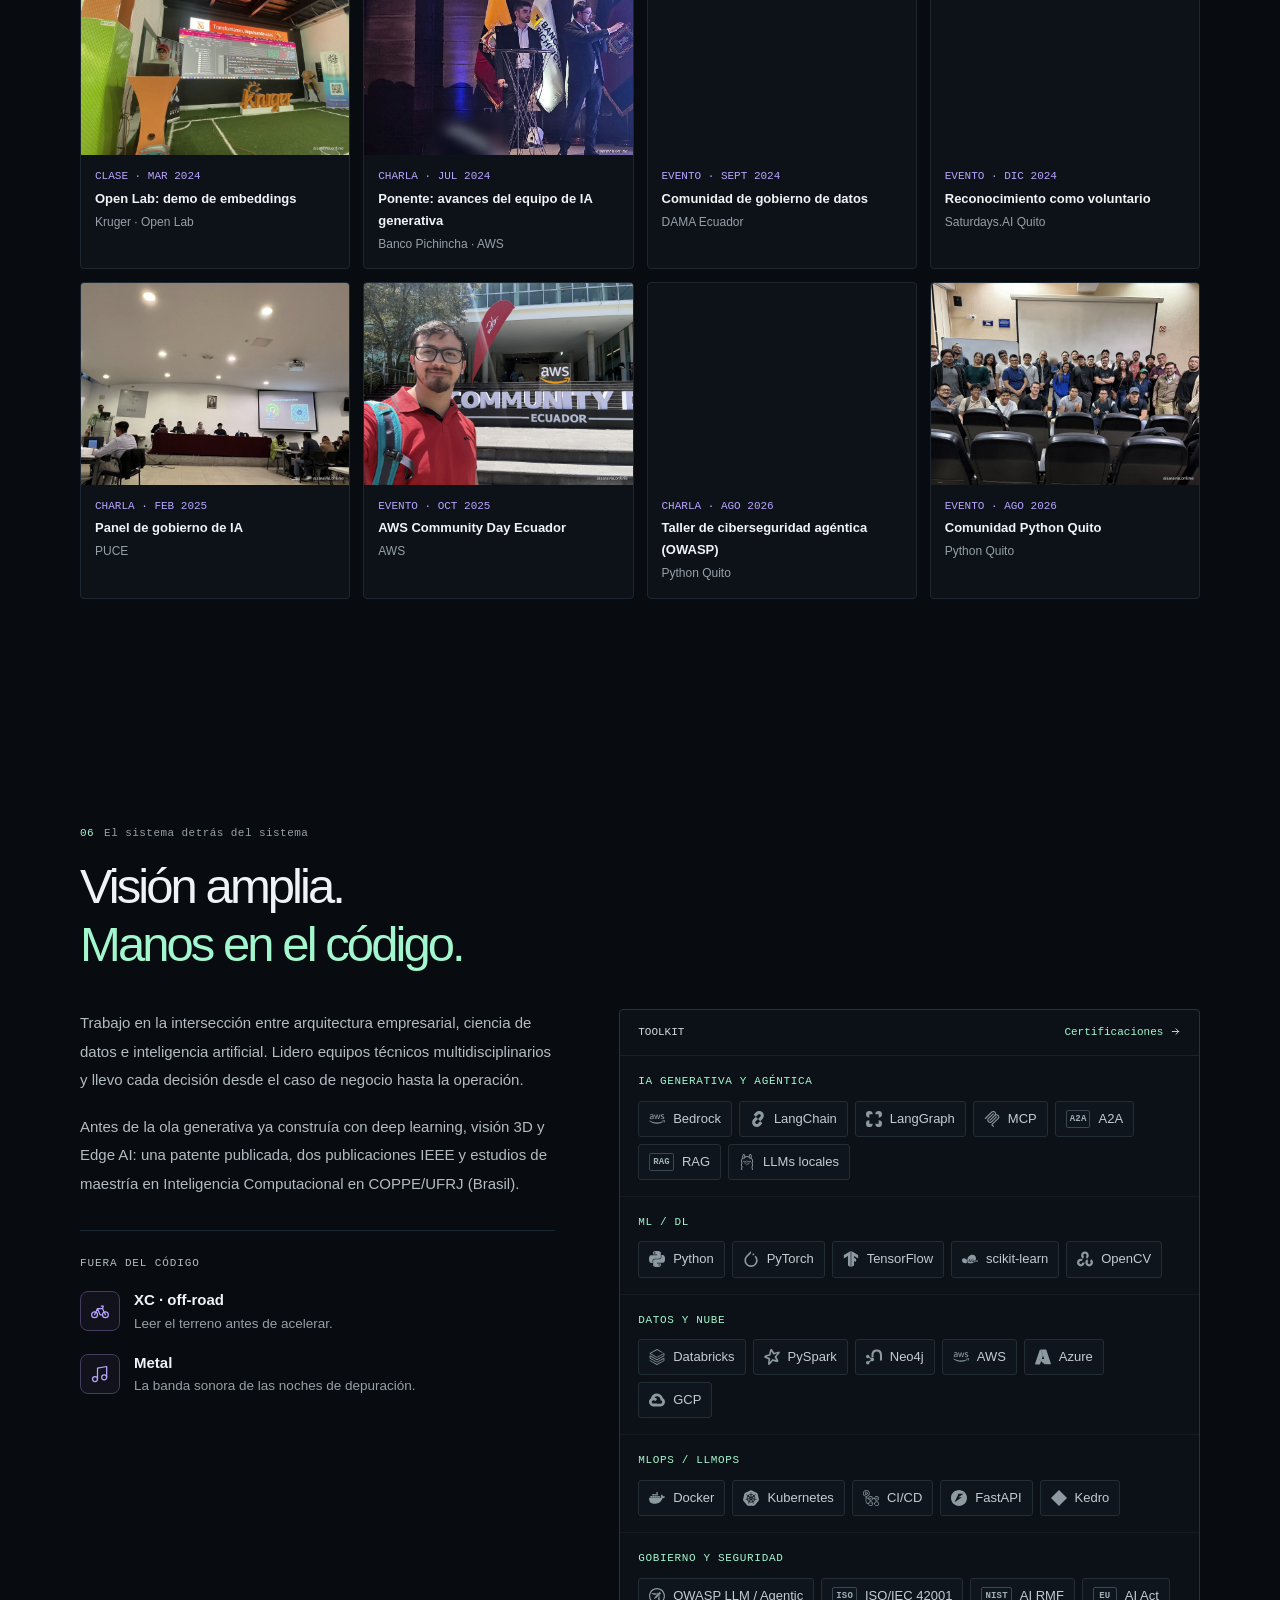
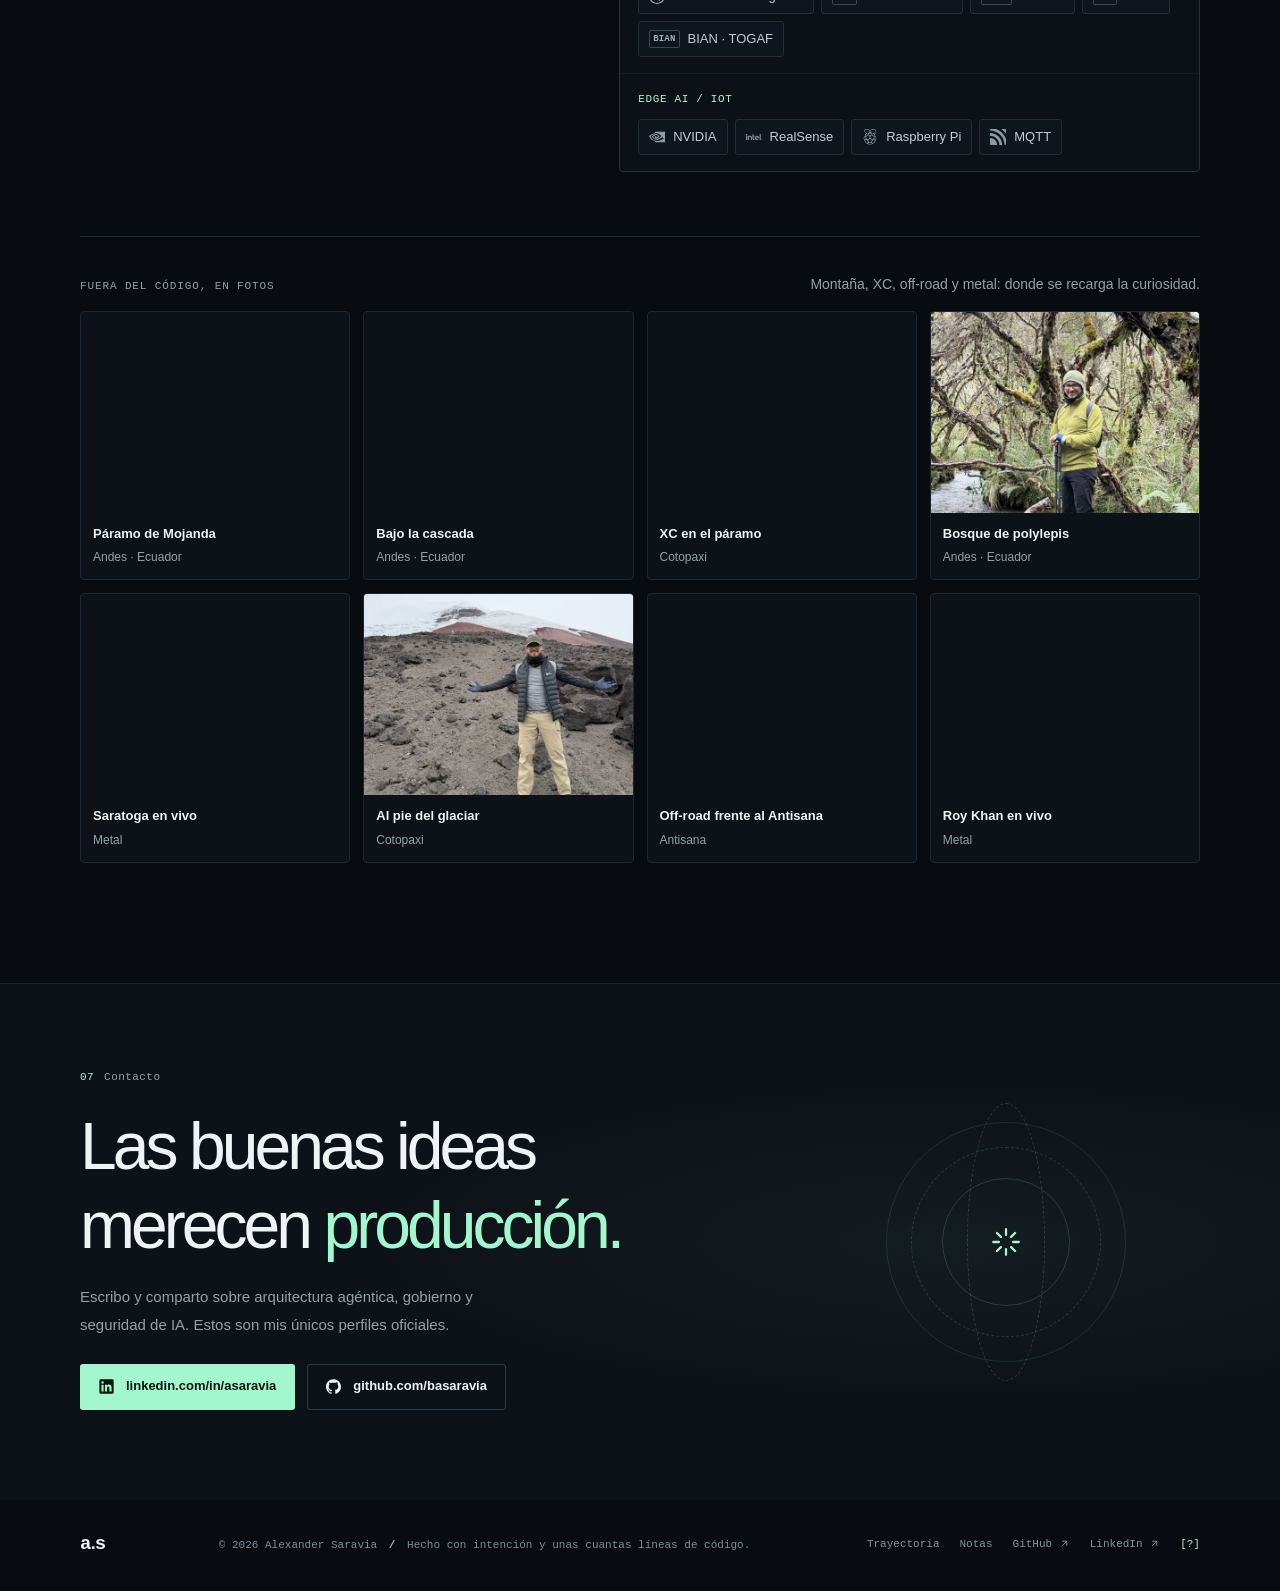
==== commit ee21bfa9: "Revierte el merge de motion-web: vuelve a la portada y trayectoria anteriores Se habían publicado ca" ====
--- a/index.html
+++ b/index.html
@@ -104,13 +104,6 @@
           </figure>
         </section>
 
-        <section class="kinetic-band">
-          <p class="sr-only" data-es="Arquitectura de IA, agentes en producción, gobierno y estrategia a escala." data-en="AI architecture, agents in production, governance, and strategy at scale.">Arquitectura de IA, agentes en producción, gobierno y estrategia a escala.</p>
-          <div class="ring-stage" aria-hidden="true">
-            <div class="ring" data-ring-es="ARQUITECTURA DE IA|AGENTES|_en producción|GOBIERNO|ESTRATEGIA|_a escala" data-ring-en="AI ARCHITECTURE|AGENTS|_in production|GOVERNANCE|STRATEGY|_at scale"></div>
-          </div>
-        </section>
-
         <section class="logo-strip" aria-label="Tecnologías con las que trabajo">
           <div class="logo-track">
             <span><svg aria-hidden="true"><use href="assets/icons.svg#aws"/></svg>Amazon Bedrock</span>
@@ -162,33 +155,27 @@
             </div>
             <div class="feature-bottom"><span data-es="Arquitectura + liderazgo técnico + operación" data-en="Architecture + technical leadership + operations">Arquitectura + liderazgo técnico + operación</span><span class="feature-link"><span data-es="Leer el caso" data-en="Read the case">Leer el caso</span> <i class='ico ico-arrow' aria-hidden='true'></i></span></div>
           </a>
-          <div class="work-grid panels">
-            <a class="work-card" data-tone="lime" href="trayectoria.html#banco-pichincha">
+          <div class="work-grid">
+            <a class="work-card" href="trayectoria.html#banco-pichincha">
               <span class="card-index">01 / STRATEGY</span>
-              <span class="panel-word" aria-hidden="true" data-es="Estrategia" data-en="Strategy">Estrategia</span>
               <div class="work-icon" aria-hidden="true"><svg viewBox="0 0 24 24"><path d="M4 19V9m5 10V5m5 14v-7m5 7V3"/></svg></div>
               <h3 data-es="IA con dirección" data-en="AI with direction">IA con dirección</h3>
               <p data-es="Portafolio de más de 10 iniciativas priorizado en cuatro etapas: viabilidad, caso de negocio, presupuesto y entrega. Casos de inversión con TCO completo, presentados a la alta dirección." data-en="A portfolio of 10+ initiatives prioritized through a four-stage gate: feasibility, business case, budget, and delivery. Investment cases with full TCO, presented to senior leadership.">Portafolio de más de 10 iniciativas priorizado en cuatro etapas: viabilidad, caso de negocio, presupuesto y entrega. Casos de inversión con TCO completo, presentados a la alta dirección.</p>
               <span class="card-more" data-es="Ver en la trayectoria <i class='ico ico-arrow' aria-hidden='true'></i>" data-en="See in track record <i class='ico ico-arrow' aria-hidden='true'></i>">Ver en la trayectoria <i class='ico ico-arrow' aria-hidden='true'></i></span>
-              <div class="panel-art art-funnel" aria-hidden="true"><span style="--w:100%">Viabilidad</span><span style="--w:78%">Caso de negocio</span><span style="--w:58%">Presupuesto</span><span style="--w:40%">Entrega</span></div>
             </a>
-            <a class="work-card" data-tone="blue" href="trayectoria.html#banco-pichincha">
+            <a class="work-card" href="trayectoria.html#banco-pichincha">
               <span class="card-index">02 / ARCHITECTURE</span>
-              <span class="panel-word" aria-hidden="true" data-es="Arquitectura" data-en="Architecture">Arquitectura</span>
               <div class="work-icon" aria-hidden="true"><svg viewBox="0 0 24 24"><circle cx="12" cy="12" r="2.5"/><circle cx="4" cy="5" r="1.8"/><circle cx="20" cy="5" r="1.8"/><circle cx="4" cy="19" r="1.8"/><circle cx="20" cy="19" r="1.8"/><path d="M5.5 6.2 10 10.4m8.5-4.2L14 10.4m-8.5 7.4L10 13.6m8.5 4.2L14 13.6"/></svg></div>
               <h3 data-es="Sistemas que colaboran" data-en="Systems that collaborate">Sistemas que colaboran</h3>
               <p data-es="Sentamos las bases de la IA agéntica: arquitectura de referencia para mallas de agentes, MCP/A2A y ontologías (grafos de conocimiento) como contexto para los agentes. Referencias multinube en AWS, Azure y GCP." data-en="Laid the foundations for agentic AI: a reference architecture for agent meshes, MCP/A2A, and ontologies (knowledge graphs) as context for agents. Multi-cloud references on AWS, Azure, and GCP.">Sentamos las bases de la IA agéntica: arquitectura de referencia para mallas de agentes, MCP/A2A y ontologías (grafos de conocimiento) como contexto para los agentes. Referencias multinube en AWS, Azure y GCP.</p>
               <span class="card-more" data-es="Ver en la trayectoria <i class='ico ico-arrow' aria-hidden='true'></i>" data-en="See in track record <i class='ico ico-arrow' aria-hidden='true'></i>">Ver en la trayectoria <i class='ico ico-arrow' aria-hidden='true'></i></span>
-              <div class="panel-art art-mesh" aria-hidden="true"><svg viewBox="0 0 240 160"><g class="mesh-links"><path d="M120 80 40 30M120 80 200 30M120 80 40 130M120 80 200 130M40 30 200 30M40 130 200 130"/></g><g class="mesh-nodes"><circle cx="120" cy="80" r="16"/><circle cx="40" cy="30" r="10"/><circle cx="200" cy="30" r="10"/><circle cx="40" cy="130" r="10"/><circle cx="200" cy="130" r="10"/></g><g class="mesh-tags"><text x="120" y="84">AI</text><text x="40" y="14">MCP</text><text x="200" y="14">A2A</text><text x="40" y="156">RAG</text><text x="200" y="156">LLMOps</text></g></svg></div>
             </a>
-            <a class="work-card" data-tone="red" href="trayectoria.html#produbanco">
+            <a class="work-card" href="trayectoria.html#produbanco">
               <span class="card-index">03 / TRUST</span>
-              <span class="panel-word" aria-hidden="true" data-es="Gobierno" data-en="Governance">Gobierno</span>
               <div class="work-icon" aria-hidden="true"><svg viewBox="0 0 24 24"><path d="M12 3 4.5 6v5.5c0 4.6 3.1 8.2 7.5 9.5 4.4-1.3 7.5-4.9 7.5-9.5V6L12 3Z"/><path d="m8.8 12 2.2 2.2 4.4-4.6"/></svg></div>
               <h3 data-es="Confianza por diseño" data-en="Trust by design">Confianza por diseño</h3>
               <p data-es="Gobierno y auditoría de IA sobre ISO/IEC 42001, alineados con NIST AI RMF, COSO y el EU AI Act. Seguridad de agentes con OWASP Top 10 para LLM y aplicaciones agénticas." data-en="AI governance and audit on ISO/IEC 42001, aligned with NIST AI RMF, COSO, and the EU AI Act. Agent security based on the OWASP Top 10 for LLM and agentic applications.">Gobierno y auditoría de IA sobre ISO/IEC 42001, alineados con NIST AI RMF, COSO y el EU AI Act. Seguridad de agentes con OWASP Top 10 para LLM y aplicaciones agénticas.</p>
               <span class="card-more" data-es="Ver en la trayectoria <i class='ico ico-arrow' aria-hidden='true'></i>" data-en="See in track record <i class='ico ico-arrow' aria-hidden='true'></i>">Ver en la trayectoria <i class='ico ico-arrow' aria-hidden='true'></i></span>
-              <div class="panel-art art-trust" aria-hidden="true"><svg viewBox="0 0 24 24"><path d="M12 3 4.5 6v5.5c0 4.6 3.1 8.2 7.5 9.5 4.4-1.3 7.5-4.9 7.5-9.5V6L12 3Z"/><path d="m8.8 12 2.2 2.2 4.4-4.6"/></svg><span>ISO/IEC 42001</span><span>NIST AI RMF</span><span>EU AI Act</span><span>OWASP LLM</span></div>
             </a>
           </div>
         </section>
@@ -299,7 +286,6 @@
         <section class="section-wrap about-section" id="about">
           <div class="section-heading">
             <div><p class="eyebrow"><span class="section-number">06</span><span data-es="El sistema detrás del sistema" data-en="The system behind the system">El sistema detrás del sistema</span></p><h2 data-es="Visión amplia.<br><em>Manos en el código.</em>" data-en="Wide-angle thinking.<br><em>Hands on the code.</em>">Visión amplia.<br><em>Manos en el código.</em></h2></div>
-            <div class="ia-orb" aria-hidden="true"><canvas width="320" height="320"></canvas><span class="ia-orb-label" data-es="Arquitecto <i>de</i>" data-en="Architect <i>of</i>">Arquitecto <i>de</i></span></div>
           </div>
           <div class="about-grid">
             <div class="about-story">
@@ -397,7 +383,7 @@
         <section class="contact-section">
           <div class="section-wrap contact-inner">
             <p class="eyebrow"><span class="section-number">07</span><span data-es="Contacto" data-en="Contact">Contacto</span></p>
-            <h2 data-es="Las buenas ideas<br>merecen <em class='glitch' data-text='producción.'>producción.</em>" data-en="Good ideas<br>deserve <em class='glitch' data-text='production.'>production.</em>">Las buenas ideas<br>merecen <em class="glitch" data-text="producción.">producción.</em></h2>
+            <h2 data-es="Las buenas ideas<br>merecen <em>producción.</em>" data-en="Good ideas<br>deserve <em>production.</em>">Las buenas ideas<br>merecen <em>producción.</em></h2>
             <p data-es="Escribo y comparto sobre arquitectura agéntica, gobierno y seguridad de IA. Estos son mis únicos perfiles oficiales." data-en="I write and share about agentic architecture, AI governance, and AI security. These are my only official profiles.">Escribo y comparto sobre arquitectura agéntica, gobierno y seguridad de IA. Estos son mis únicos perfiles oficiales.</p>
             <div class="contact-links">
               <a class="button button-primary" href="https://www.linkedin.com/in/asaravia/" target="_blank" rel="noopener noreferrer me"><svg aria-hidden="true"><use href="assets/icons.svg#linkedin"/></svg>linkedin.com/in/asaravia</a>
@@ -405,12 +391,6 @@
             </div>
           </div>
           <div class="contact-orbit" aria-hidden="true"><span></span><span></span><span></span><svg class='orbit-spark' aria-hidden='true'><use href='assets/icons.svg#i-spark'/></svg></div>
-        </section>
-        <section class="endcard" aria-label="Alexander Saravia">
-          <div class="section-wrap">
-            <p class="endcard-name" aria-hidden="true">Alexander Saravia</p>
-            <p class="endcard-line" data-es="<i>De la arquitectura</i> a la estrategia." data-en="<i>From architecture</i> to strategy.">De la arquitectura a la estrategia.</p>
-          </div>
         </section>
       </main>
 
--- a/styles.css
+++ b/styles.css
@@ -1,4 +1,4 @@
-@import url('https://fonts.googleapis.com/css2?family=DM+Mono:wght@400;500&family=Instrument+Serif:ital@0;1&family=Manrope:wght@400;500;600;700;800&display=swap');
+@import url('https://fonts.googleapis.com/css2?family=DM+Mono:wght@400;500&family=Manrope:wght@400;500;600;700;800&display=swap');
 
 :root {
   color-scheme: dark;
@@ -15,7 +15,6 @@
   --mint-dark: #62d99d;
   --violet: #b9a4ff;
   --mono: "DM Mono", "SFMono-Regular", Consolas, monospace;
-  --serif: "Instrument Serif", Georgia, serif;
   --sans: "Manrope", -apple-system, BlinkMacSystemFont, "Segoe UI", sans-serif;
   font-family: var(--sans);
   scroll-behavior: smooth;
@@ -703,139 +702,3 @@
   .main-nav a { padding-inline: 7px; }
   .icon-link { border-color: transparent; }
 }
-
-/* ===== Motion: escenas de color y tipografía cinética =====
-   Estados finales (fotogramas clave). La animación se activa solo
-   con prefers-reduced-motion: no-preference. */
-.kinetic-band { position: relative; overflow: hidden; padding: 30px 0 46px; }
-.ring-stage { height: 250px; display: grid; place-items: center; perspective: 2600px; mask-image: linear-gradient(90deg, transparent, black 12%, black 88%, transparent); }
-.ring { position: relative; width: 0; height: 0; transform-style: preserve-3d; transform: translateY(-40px) rotateX(-9deg) rotateZ(-3deg) rotateY(var(--spin, 0deg)); }
-.ring span { position: absolute; left: 0; top: 0; translate: -50% -50%; white-space: nowrap; backface-visibility: hidden; color: var(--text); font: 800 var(--ring-size, 52px)/1 var(--sans); letter-spacing: -.04em; text-transform: uppercase; }
-.ring span.ring-italic { color: var(--mint); font: italic 400 calc(var(--ring-size, 52px) * 1.1)/1 var(--serif); letter-spacing: -.01em; text-transform: none; }
-.ring span.ring-outline { color: transparent; -webkit-text-stroke: 1.5px var(--mint); }
-.ring span.ring-sep { color: var(--mint); font-weight: 400; }
-
-.work-grid.panels { display: flex; flex-direction: column; gap: 18px; }
-.panels .work-card { display: grid; grid-template-columns: 1.15fr .85fr; grid-template-rows: auto auto auto 1fr auto; column-gap: 40px; min-height: 380px; padding: 34px 38px; border: 0; border-radius: 18px; color: var(--ink-on, #fff); }
-.panels .work-card > :not(.panel-art) { grid-column: 1; }
-.panels .work-card[data-tone="lime"] { --ink-on: #0b1016; --ink-soft: #1d2a12; background: #c8f53c; }
-.panels .work-card[data-tone="blue"] { --ink-soft: #e4e8ff; background: #2338ff; }
-.panels .work-card[data-tone="red"] { --ink-soft: #ffe9ea; background: #d81f2a; }
-.panels .work-card:hover { transform: translateY(-3px); }
-.panels .card-index, .panels .card-more, .panels .work-card:hover .card-more { color: var(--ink-on, #fff); opacity: .85; }
-.panels .work-icon { display: none; }
-.panel-word { margin: 18px 0 2px; font: 800 clamp(40px, 5.6vw, 74px)/.92 var(--sans); letter-spacing: -.055em; text-transform: uppercase; }
-.panels .work-card h3 { margin: 0 0 14px; color: var(--ink-on, #fff); font: italic 400 clamp(26px, 3vw, 36px)/1.1 var(--serif); letter-spacing: 0; }
-.panels .work-card p { max-width: 52ch; color: var(--ink-soft); font-size: 15px; }
-.panel-art { grid-column: 2; grid-row: 1 / -1; align-self: center; padding: 22px; border-radius: 14px; background: #0b1016; color: var(--text); box-shadow: 0 24px 60px #0000004d; }
-.art-funnel { display: grid; gap: 10px; }
-.art-funnel span { width: var(--w); padding: 10px 12px; border-radius: 8px; background: linear-gradient(90deg, #c8f53c, #a3f7ce); color: #0b1016; font: 600 12px var(--mono); }
-.art-mesh { background: #fff; }
-.art-mesh svg { display: block; width: 100%; height: auto; }
-.mesh-links path { fill: none; stroke: #2338ff; stroke-width: 1.5; stroke-dasharray: 4 5; }
-.mesh-nodes circle { fill: #2338ff; }
-.mesh-nodes circle:first-child { fill: #0b1016; }
-.mesh-tags text { fill: #0b1016; font: 600 10px var(--mono); text-anchor: middle; }
-.mesh-tags text:first-child { fill: #fff; }
-.art-trust { display: flex; flex-wrap: wrap; gap: 8px; align-content: center; background: #fff; color: #0b1016; }
-.art-trust svg { width: 100%; height: 86px; margin-bottom: 8px; fill: none; stroke: #d81f2a; stroke-width: 1.4; stroke-linecap: round; stroke-linejoin: round; }
-.art-trust span { padding: 7px 10px; border: 1px solid #0b10162e; border-radius: 99px; font: 600 11px var(--mono); }
-
-.about-section .section-heading { align-items: center; }
-.ia-orb { position: relative; display: grid; flex: none; place-items: center; }
-.ia-orb canvas { width: 260px; height: 260px; }
-.ia-orb-label { position: absolute; bottom: 8px; color: var(--muted); font: italic 400 20px var(--serif); }
-
-.glitch { position: relative; display: inline-block; }
-.glitch::before, .glitch::after { position: absolute; inset: 0; content: attr(data-text); pointer-events: none; }
-.glitch::before { color: #ff3d6e; translate: -3px 0; clip-path: inset(18% 0 52% 0); mix-blend-mode: screen; }
-.glitch::after { color: #3df2ff; translate: 3px 0; clip-path: inset(62% 0 12% 0); mix-blend-mode: screen; }
-
-.endcard { padding: 90px 0 40px; overflow: hidden; }
-.endcard-name { margin: 0; color: var(--text); font: 800 min(9.2vw, 118px)/.9 var(--sans); letter-spacing: -.06em; text-transform: uppercase; white-space: nowrap; }
-.endcard-line { margin: 18px 0 0; color: var(--body); font: 400 clamp(22px, 2.6vw, 34px)/1.2 var(--serif); }
-.endcard-line i { color: var(--mint); }
-
-@media (max-width: 980px) {
-  .panels .work-card { grid-template-columns: 1fr; grid-template-rows: none; }
-  .panel-art { grid-column: 1; grid-row: auto; margin-top: 22px; }
-}
-@media (max-width: 680px) {
-  .ring-stage { height: 170px; }
-  .ring { --ring-size: 30px; transform: translateY(-24px) rotateX(-9deg) rotateZ(-3deg) rotateY(var(--spin, 0deg)); }
-  .panels .work-card { padding: 26px 22px; }
-  .about-section .section-heading { flex-direction: column; align-items: flex-start; }
-  .ia-orb canvas { width: 200px; height: 200px; }
-}
-
-/* ===== Línea de tiempo en profundidad (fotos apiladas en perspectiva) ===== */
-.timeline-photos:has(.dt) { display: block; padding-left: 0; }
-.timeline-photos:has(.dt)::before, .timeline-photos:has(.dt)::after { display: none; }
-.dt-bar { display: flex; flex-wrap: wrap; align-items: center; justify-content: space-between; gap: 12px; margin-bottom: 18px; padding: 8px; border: 1px solid var(--line); border-radius: 10px; background: var(--panel); }
-.dt-tabs { display: flex; flex-wrap: wrap; gap: 6px; }
-.dt-tab, .dt-views button, .dt-nav button, .dt-scrub button { border: 0; background: none; color: var(--muted); cursor: pointer; font: 12px var(--mono); letter-spacing: .04em; }
-.dt-tab { padding: 8px 14px; border-radius: 8px; transition: background .2s, color .2s; }
-.dt-tab:hover { color: var(--text); }
-.dt-tab[aria-selected="true"] { background: var(--mint); color: #06100b; font-weight: 500; }
-.dt-views { display: flex; gap: 4px; }
-.dt-views button { display: grid; width: 38px; height: 34px; place-items: center; border-radius: 8px; }
-.dt-views button[aria-pressed="true"] { background: var(--panel-raised); color: var(--mint); box-shadow: inset 0 0 0 1px var(--line-bright); }
-
-.dt-stage { position: relative; height: clamp(340px, 50vw, 500px); perspective: 1500px; perspective-origin: 38% 40%; overflow: hidden; border-radius: 12px; background: radial-gradient(ellipse at 40% 30%, #b9a4ff14, transparent 65%), #070a0e; touch-action: pan-y; user-select: none; cursor: grab; }
-.dt-card { --o: 0; --ao: 0; position: absolute; top: 5%; left: 50%; width: min(500px, 74%); margin: 0; overflow: hidden; border: 1px solid var(--line-bright); border-radius: 10px; background: var(--panel-raised); box-shadow: 0 24px 60px #00000080; transform-origin: 50% 60%;
-  transform: translate3d(calc(-50% + var(--o) * 36%), calc(var(--ao) * 4%), calc(var(--ao) * -120px)) rotateY(calc(var(--o) * -12deg)) rotateZ(calc(var(--o) * .6deg));
-  opacity: calc(1 - var(--ao) * .2); filter: blur(calc(var(--ao) * 1.1px)) brightness(calc(1 - var(--ao) * .14)); }
-.dt-card[data-hidden="true"] { opacity: 0; pointer-events: none; }
-.dt-card[data-active="true"] { border-color: var(--mint-dark); box-shadow: 0 30px 80px #000000a0, 0 0 0 1px #a3f7ce40, 0 0 34px #a3f7ce22; }
-.dt-card img { width: 100%; height: auto; aspect-ratio: 4 / 3; object-fit: cover; pointer-events: none; }
-.dt-card figcaption { display: grid; gap: 2px; padding: 11px 14px 13px; }
-.dt-card strong { font-size: 14px; line-height: 1.35; }
-.dt-card .gallery-kind { color: var(--muted); font-size: 11px; letter-spacing: .06em; text-transform: uppercase; }
-.dt-card:not([data-active="true"]) figcaption strong { display: none; }
-
-.dt-meta { display: grid; grid-template-columns: auto 1fr auto; align-items: center; gap: 22px; margin-top: 18px; }
-.dt-year { display: flex; flex-direction: column; gap: 2px; margin: 0; }
-.dt-year-num { background: linear-gradient(120deg, var(--mint), var(--violet)); -webkit-background-clip: text; background-clip: text; color: transparent; font: 600 44px/1 var(--mono); letter-spacing: -.06em; }
-.dt-year small { color: var(--muted); font: 11px var(--mono); letter-spacing: .06em; text-transform: uppercase; }
-.dt-info { display: grid; gap: 2px; min-width: 0; }
-.dt-info .gallery-kind { color: var(--mint); font-size: 11px; letter-spacing: .06em; text-transform: uppercase; }
-.dt-info strong { font-family: var(--serif); font-size: clamp(20px, 2.6vw, 28px); font-weight: 400; line-height: 1.2; }
-.dt-place { color: var(--muted); font-size: 13px; }
-.dt-nav { display: flex; align-items: center; gap: 10px; }
-.dt-nav button { display: grid; width: 40px; height: 40px; place-items: center; border: 1px solid var(--line-bright); border-radius: 50%; transition: border-color .2s, color .2s; }
-.dt-nav button:hover:not(:disabled) { border-color: var(--mint); color: var(--mint); }
-.dt-nav button:disabled { opacity: .3; cursor: default; }
-.dt-count { min-width: 58px; color: var(--muted); font: 12px var(--mono); text-align: center; }
-
-.dt-scrub { position: relative; display: flex; justify-content: space-between; gap: 4px; margin-top: 18px; padding-top: 16px; }
-.dt-scrub::before, .dt-scrub::after { position: absolute; top: 0; left: 0; height: 2px; border-radius: 2px; content: ""; }
-.dt-scrub::before { right: 0; background: var(--line-bright); }
-.dt-scrub::after { width: calc(var(--p, 0) * 100%); background: linear-gradient(90deg, var(--violet), var(--mint)); box-shadow: 0 0 12px #a3f7ce80; }
-.dt-scrub button { padding: 6px 8px; border-radius: 6px; font-size: 11px; }
-.dt-scrub button:hover { color: var(--text); }
-.dt-scrub button[aria-current="true"] { color: var(--mint); }
-
-.dt[data-view="grid"] .dt-stack { display: none; }
-.dt[data-view="stack"] .dt-grid { display: none; }
-.dt-grid { position: relative; display: grid; gap: 56px; padding-left: 28px; }
-.dt-grid::before { position: absolute; top: 0; bottom: 0; left: 0; width: 2px; background: var(--line-bright); content: ""; }
-
-@media (prefers-reduced-motion: no-preference) {
-  /* Rebote leve al asentarse (spring-pop) y desenfoque de campo en las fotos lejanas (depth-of-field). */
-  .dt-card { transition: transform .8s cubic-bezier(.34, 1.28, .5, 1), opacity .6s ease, filter .6s ease, border-color .4s; }
-  /* Entrada: las fotos llegan desde la profundidad y se ensamblan en orden (depth-scatter-assemble). */
-  .dt:not(.is-in) .dt-card { opacity: 0; transform: translate3d(calc(-50% + var(--o) * 90%), 14%, -720px) rotateY(calc(var(--o) * -38deg)); }
-  .dt.is-in .dt-card { transition-delay: calc(var(--ao) * 70ms), 0s, 0s, 0s; }
-  .dt.is-in.is-settled .dt-card { transition-delay: 0s; }
-  .dt-stage:active { cursor: grabbing; }
-}
-@media (max-width: 680px) {
-  .dt-stage { height: clamp(300px, 88vw, 380px); perspective-origin: 30% 40%; }
-  .dt-card { width: 80%; }
-  .dt-meta { grid-template-columns: 1fr auto; gap: 12px; }
-  .dt-year { grid-column: 1; }
-  .dt-info { grid-column: 1 / -1; grid-row: 2; }
-  .dt-nav { grid-column: 2; grid-row: 1; }
-  .dt-scrub { overflow-x: auto; }
-  .dt-grid { padding-left: 20px; }
-}
